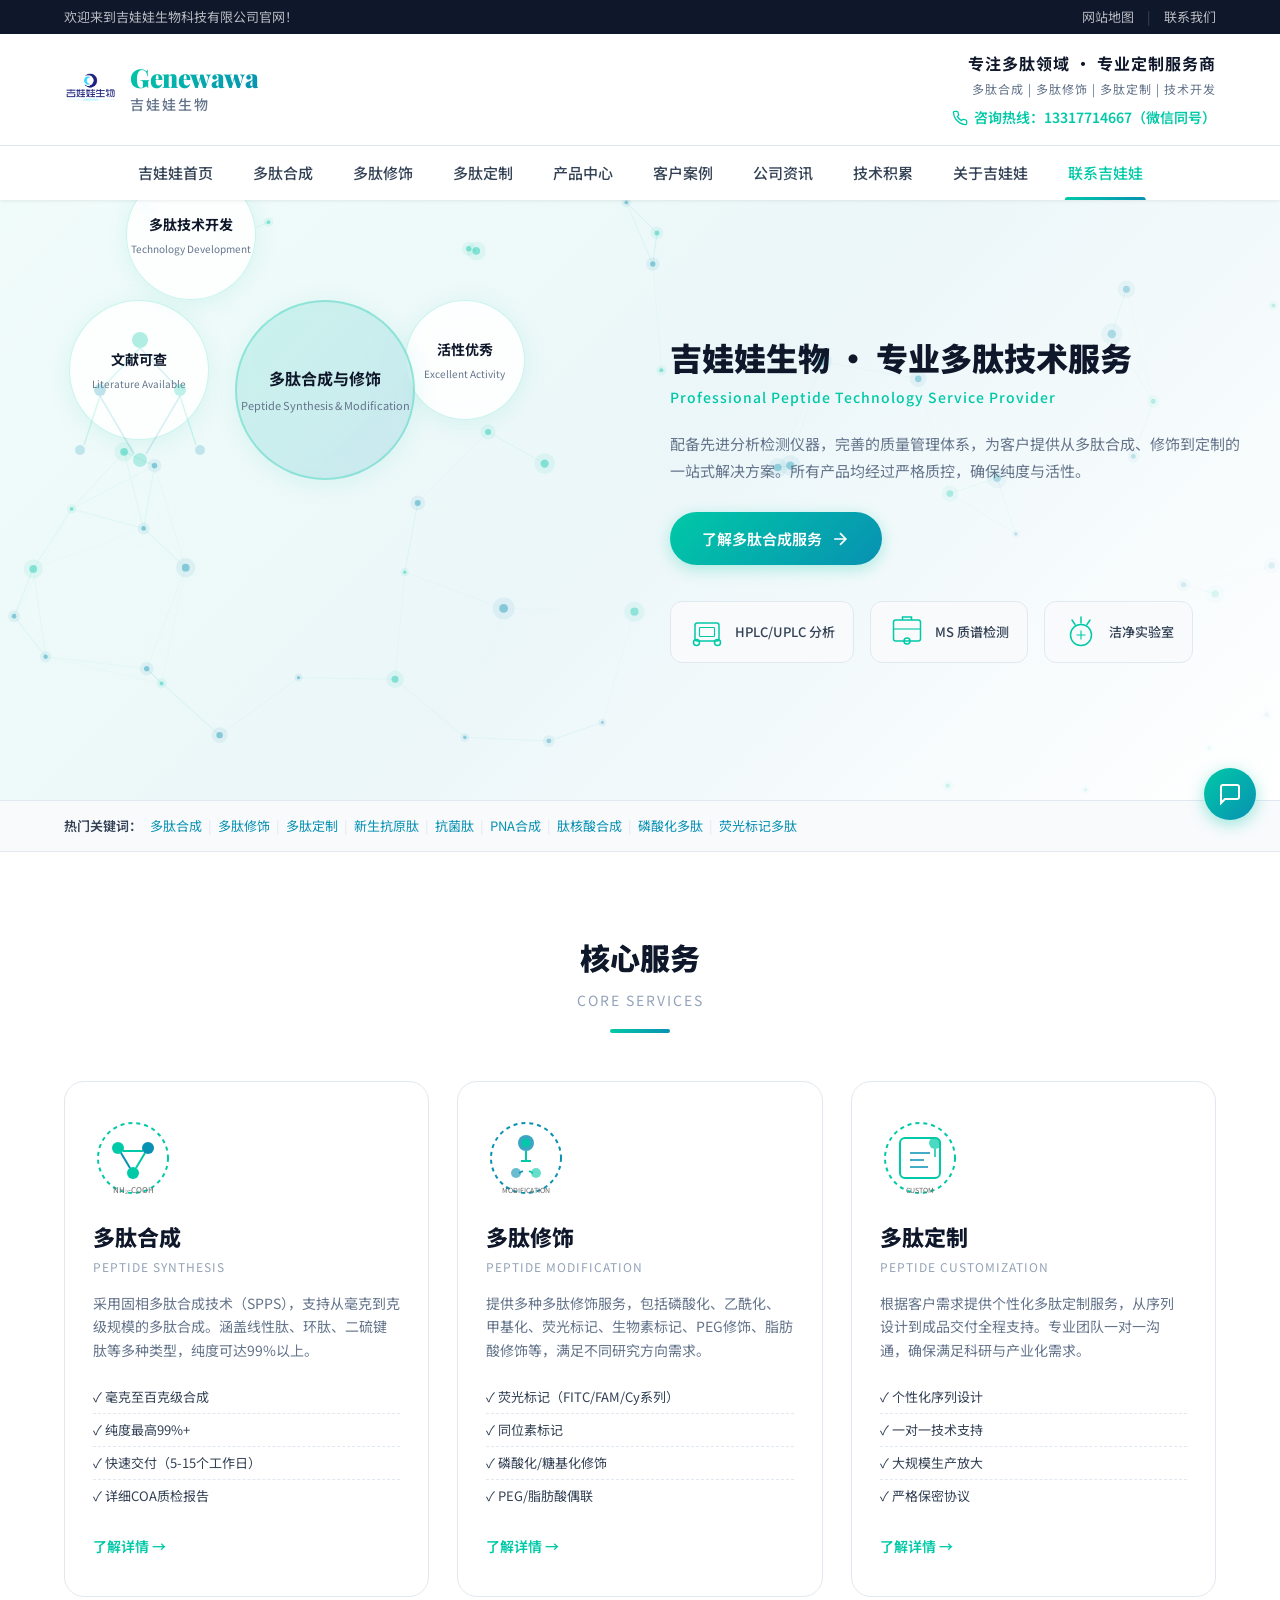
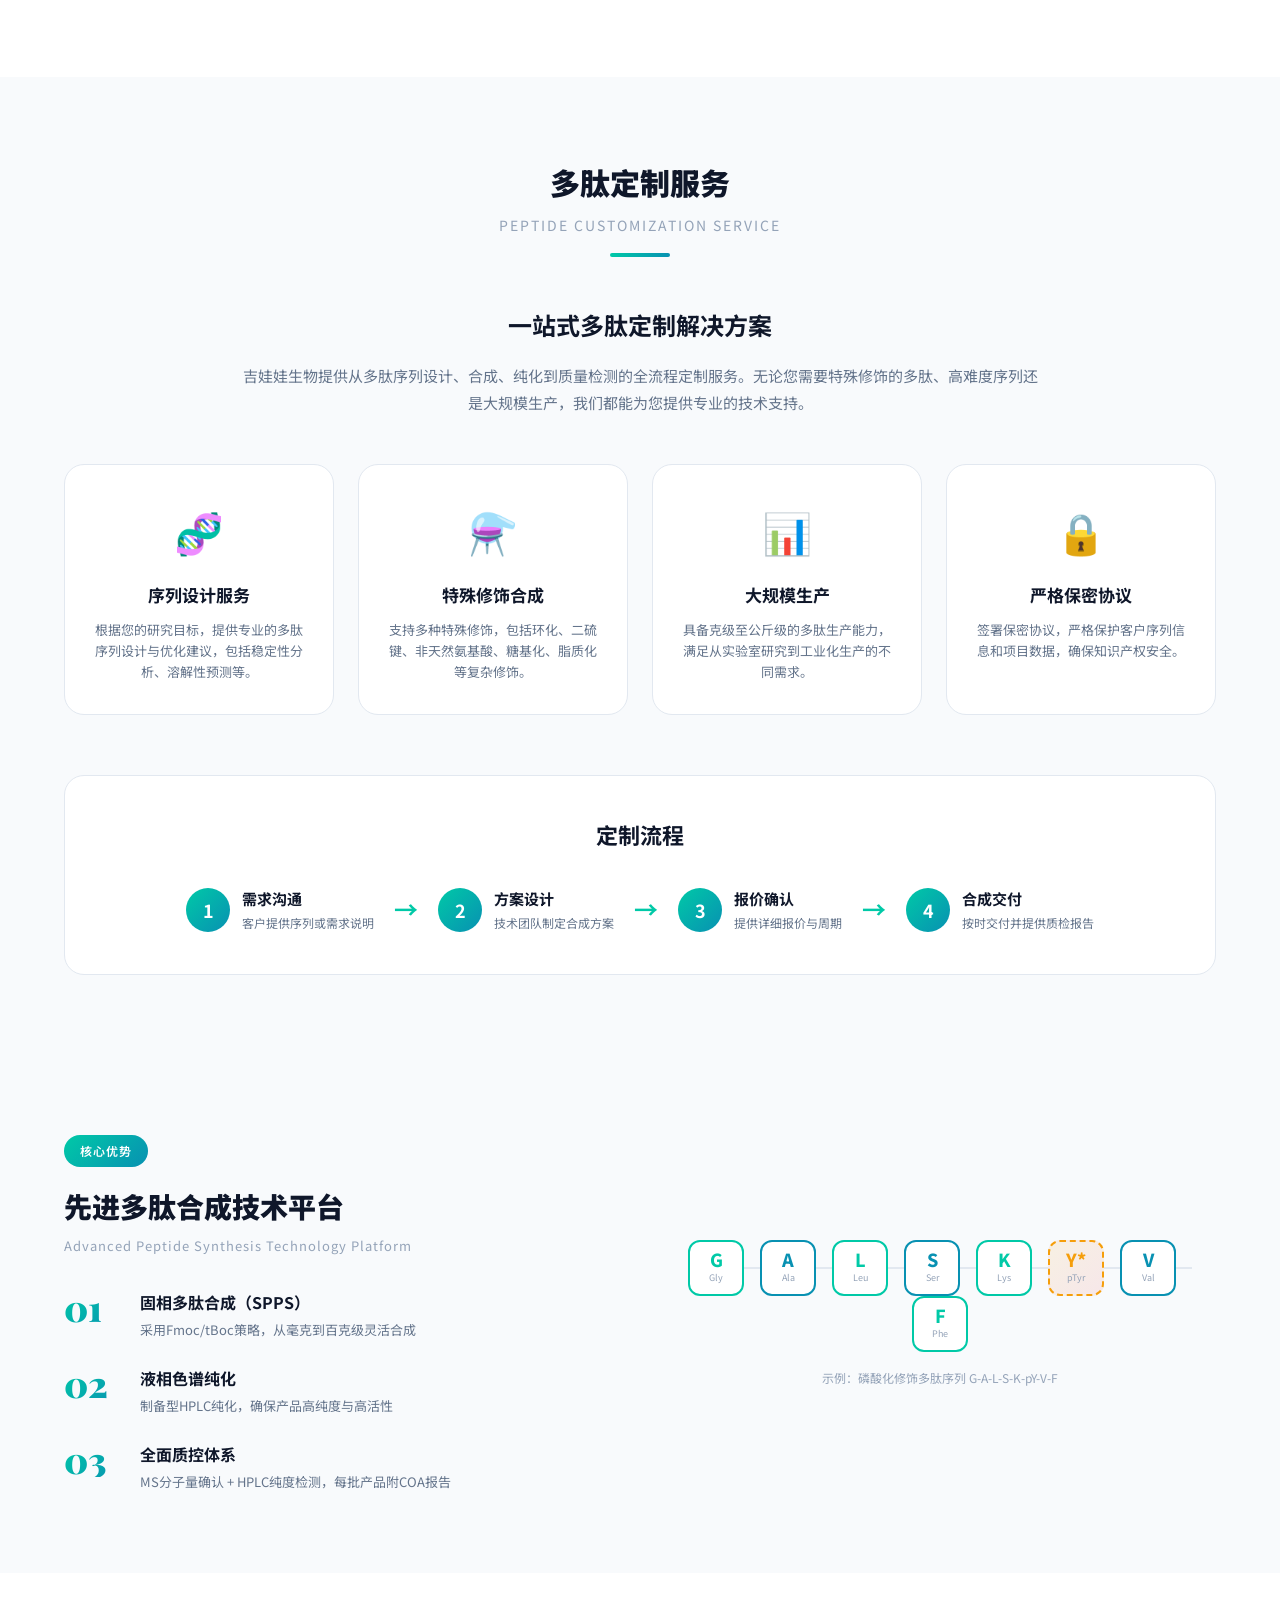
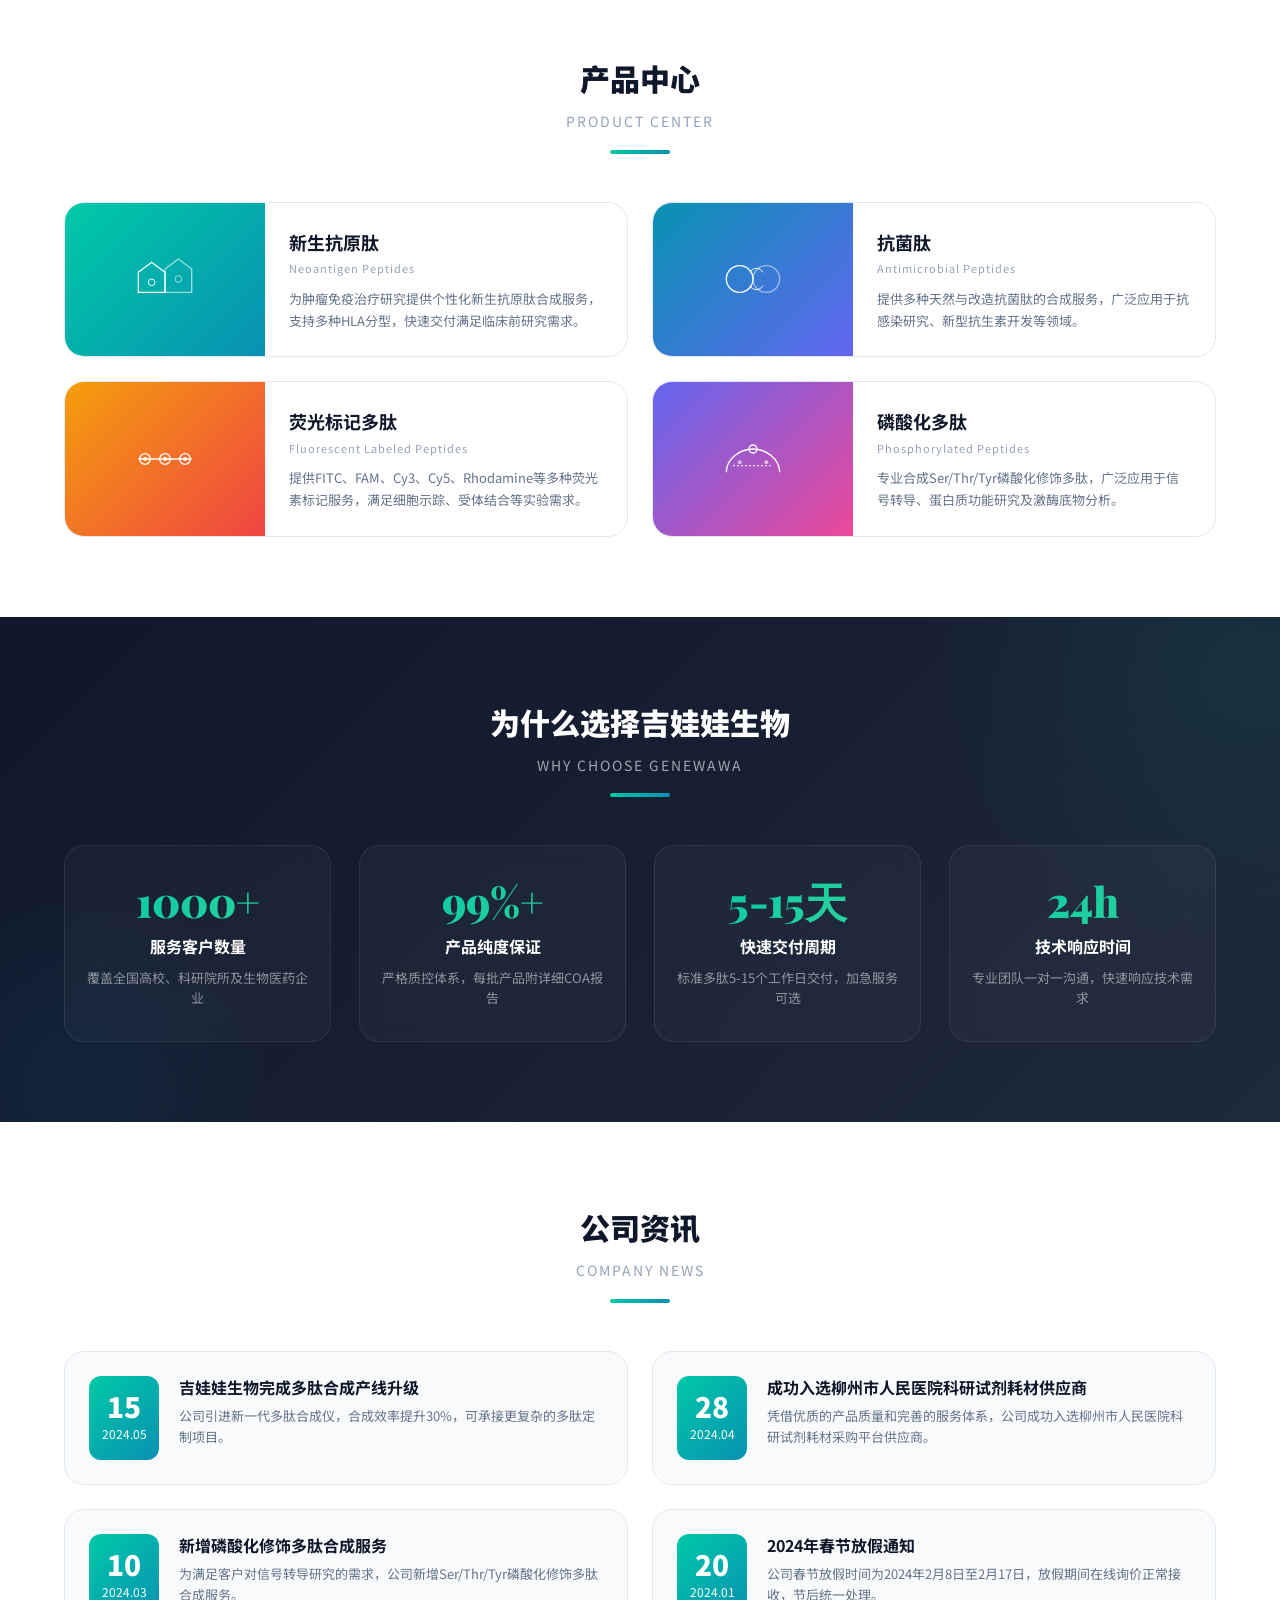
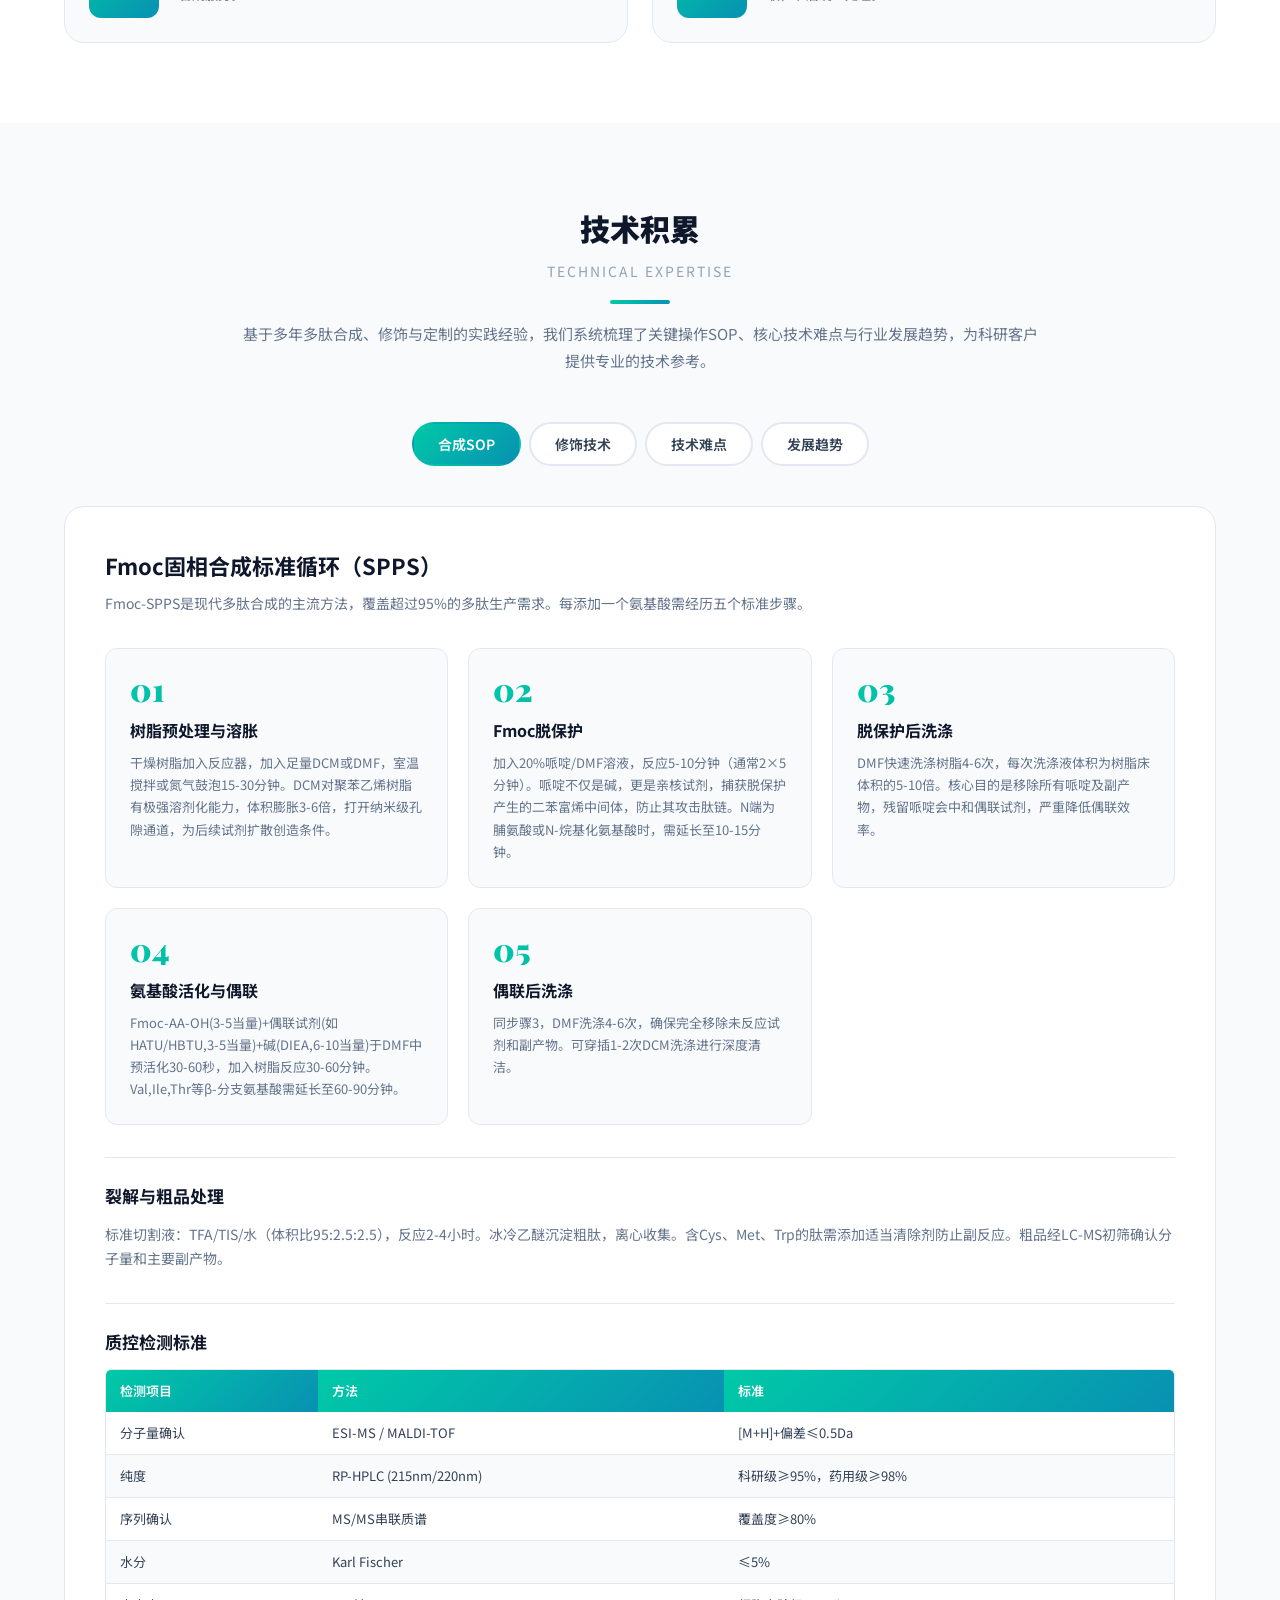
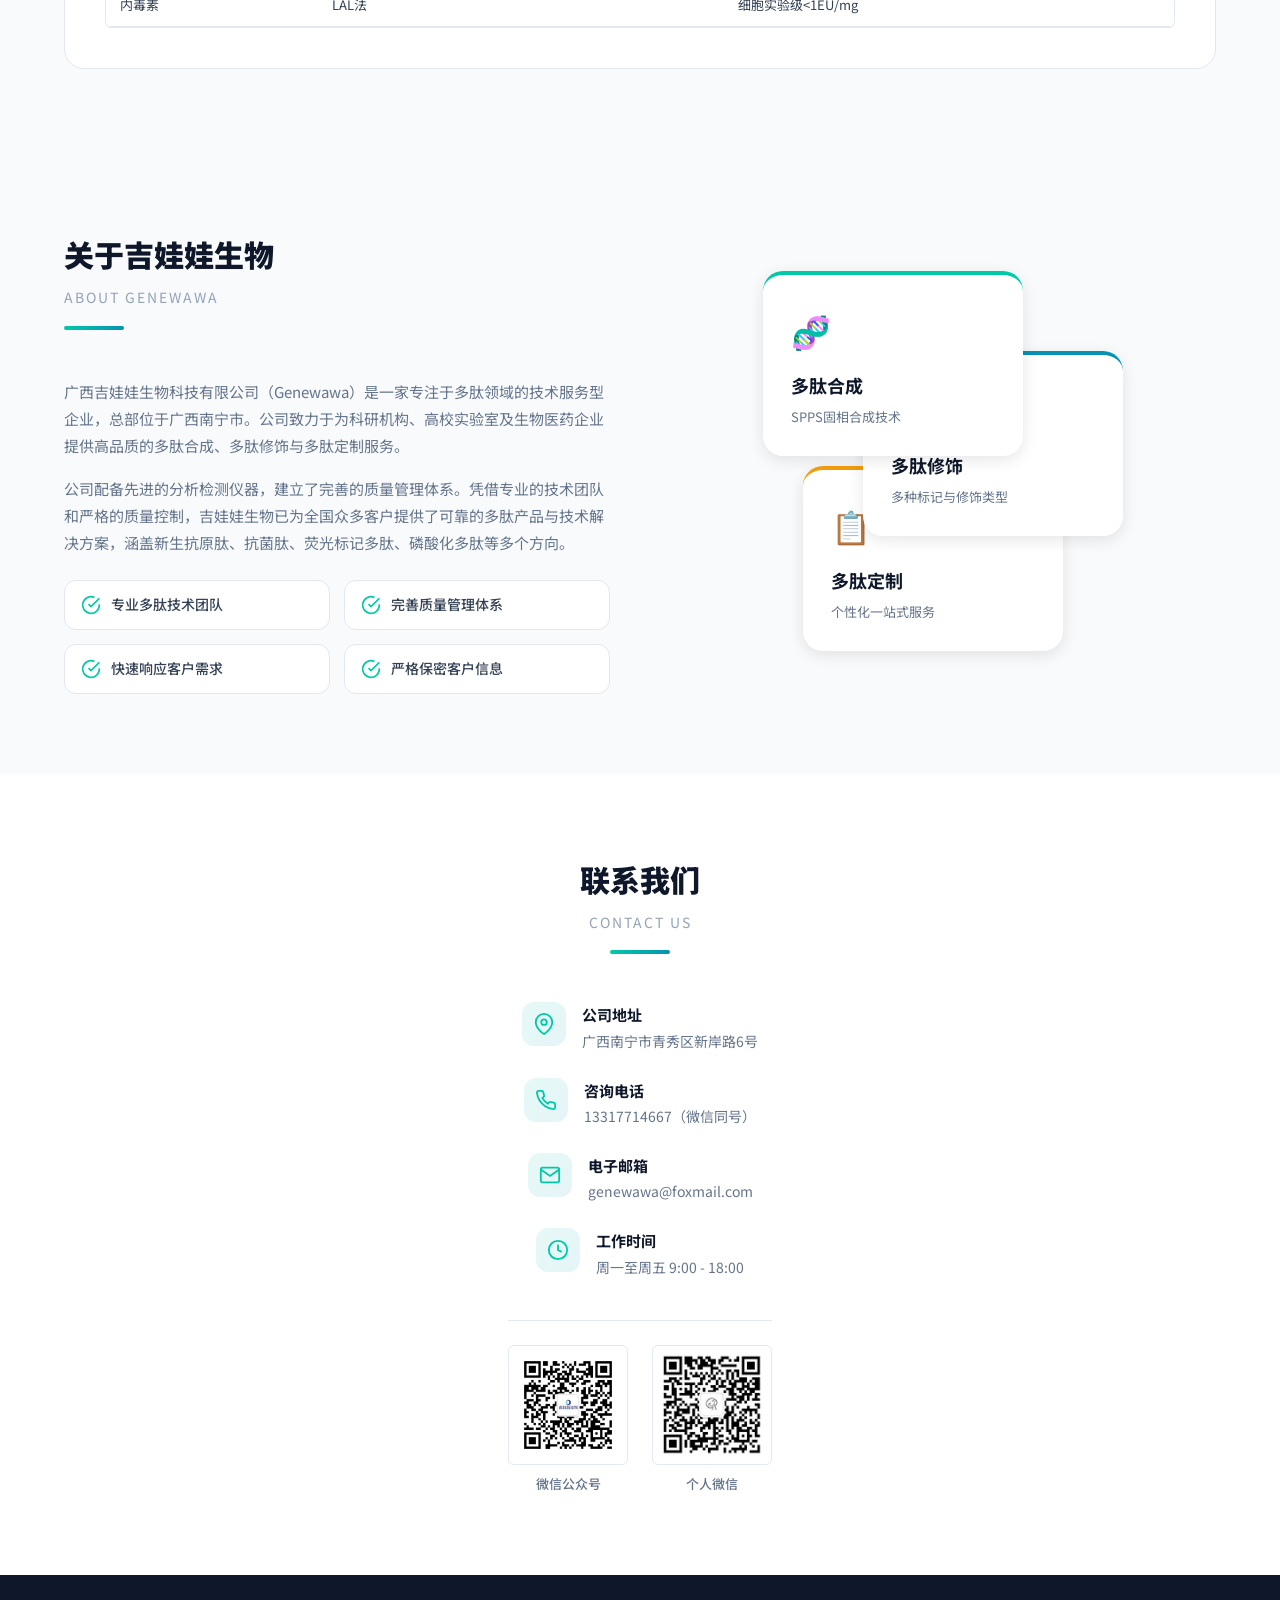
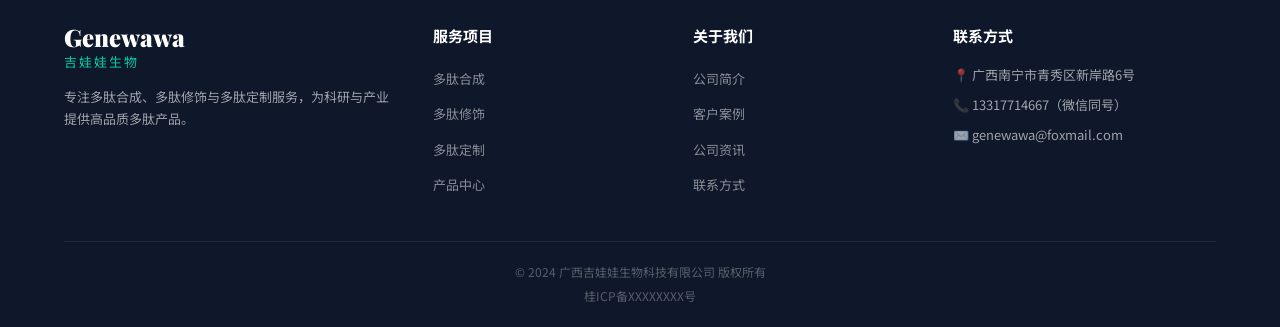
==== index.html @ 301e950a "Add tech knowledge section: SOP, modification, difficulty, trends from peptide report" ====
<!DOCTYPE html>
<html lang="zh-CN">
<head>
    <meta charset="UTF-8">
    <meta name="viewport" content="width=device-width, initial-scale=1.0">
    <title>多肽合成_多肽修饰_多肽定制_吉娃娃生物</title>
    <meta name="description" content="吉娃娃生物专注多肽合成、多肽修饰与多肽定制服务，提供高品质多肽产品与专业技术支持。">
    <meta name="keywords" content="多肽合成,多肽修饰,多肽定制,多肽技术服务,吉娃娃生物,肽定制厂家">
    <link rel="preconnect" href="https://fonts.googleapis.com">
    <link rel="preconnect" href="https://fonts.gstatic.com" crossorigin>
    <link href="https://fonts.googleapis.com/css2?family=Noto+Sans+SC:wght@300;400;500;700;900&family=Playfair+Display:wght@700;900&display=swap" rel="stylesheet">
    <link rel="stylesheet" href="style.css">
</head>
<body>
    <!-- Top Bar -->
    <div class="top-bar">
        <div class="container top-bar-inner">
            <span class="top-welcome">欢迎来到吉娃娃生物科技有限公司官网！</span>
            <div class="top-links">
                <a href="#sitemap">网站地图</a>
                <span class="divider">|</span>
                <a href="#contact">联系我们</a>
            </div>
        </div>
    </div>

    <!-- Header -->
    <header class="header" id="header">
        <div class="container header-inner">
            <div class="logo-area">
                <div class="logo-icon">
                    <img src="logo.png" alt="吉娃娃生物" style="width:52px;height:52px;border-radius:8px;">
                </div>
                <div class="logo-text">
                    <span class="logo-en">Genewawa</span>
                    <span class="logo-cn">吉娃娃生物</span>
                </div>
            </div>
            <div class="header-info">
                <div class="tagline">
                    <span class="tagline-main">专注多肽领域 · 专业定制服务商</span>
                    <span class="tagline-sub">多肽合成 | 多肽修饰 | 多肽定制 | 技术开发</span>
                </div>
                <div class="header-contact">
                    <svg class="phone-icon" viewBox="0 0 24 24" fill="none" stroke="currentColor" stroke-width="2">
                        <path d="M22 16.92v3a2 2 0 01-2.18 2 19.79 19.79 0 01-8.63-3.07 19.5 19.5 0 01-6-6 19.79 19.79 0 01-3.07-8.67A2 2 0 014.11 2h3a2 2 0 012 1.72c.127.96.361 1.903.7 2.81a2 2 0 01-.45 2.11L8.09 9.91a16 16 0 006 6l1.27-1.27a2 2 0 012.11-.45c.907.339 1.85.573 2.81.7A2 2 0 0122 16.92z"/>
                    </svg>
                    <span>咨询热线：13317714667（微信同号）</span>
                </div>
            </div>
        </div>
    </header>

    <!-- Navigation -->
    <nav class="nav" id="nav">
        <div class="container nav-inner">
            <ul class="nav-list">
                <li class="nav-item active"><a href="#home">吉娃娃首页</a></li>
                <li class="nav-item"><a href="#synthesis">多肽合成</a></li>
                <li class="nav-item"><a href="#modification">多肽修饰</a></li>
                <li class="nav-item"><a href="#custom">多肽定制</a></li>
                <li class="nav-item"><a href="#products">产品中心</a></li>
                <li class="nav-item"><a href="#cases">客户案例</a></li>
                <li class="nav-item"><a href="#news">公司资讯</a></li>
                <li class="nav-item"><a href="#tech">技术积累</a></li>
                <li class="nav-item"><a href="#about">关于吉娃娃</a></li>
                <li class="nav-item"><a href="#contact">联系吉娃娃</a></li>
            </ul>
            <button class="mobile-menu-btn" id="mobileMenuBtn" aria-label="菜单">
                <span></span><span></span><span></span>
            </button>
        </div>
    </nav>

    <!-- Hero Section -->
    <section class="hero" id="home">
        <div class="hero-bg">
            <canvas id="heroCanvas"></canvas>
            <div class="hero-overlay"></div>
        </div>
        <div class="container hero-content">
            <div class="hero-left">
                <div class="hero-bubbles">
                    <div class="bubble bubble-1">
                        <span class="bubble-zh">文献可查</span>
                        <span class="bubble-en">Literature Available</span>
                    </div>
                    <div class="bubble bubble-2">
                        <span class="bubble-zh">活性优秀</span>
                        <span class="bubble-en">Excellent Activity</span>
                    </div>
                    <div class="bubble bubble-main">
                        <span class="bubble-zh">多肽合成与修饰</span>
                        <span class="bubble-en">Peptide Synthesis & Modification</span>
                    </div>
                    <div class="bubble bubble-3">
                        <span class="bubble-zh">多肽技术开发</span>
                        <span class="bubble-en">Technology Development</span>
                    </div>
                </div>
                <div class="hero-molecule">
                    <svg viewBox="0 0 200 200" class="molecule-svg">
                        <circle cx="100" cy="40" r="8" fill="#00C9A7" opacity="0.6"/>
                        <circle cx="60" cy="90" r="6" fill="#0891B2" opacity="0.5"/>
                        <circle cx="140" cy="90" r="6" fill="#00C9A7" opacity="0.5"/>
                        <circle cx="40" cy="150" r="5" fill="#0891B2" opacity="0.4"/>
                        <circle cx="100" cy="160" r="7" fill="#00C9A7" opacity="0.5"/>
                        <circle cx="160" cy="150" r="5" fill="#0891B2" opacity="0.4"/>
                        <line x1="100" y1="48" x2="65" y2="85" stroke="#00C9A7" stroke-width="1.5" opacity="0.3"/>
                        <line x1="100" y1="48" x2="135" y2="85" stroke="#0891B2" stroke-width="1.5" opacity="0.3"/>
                        <line x1="60" y1="96" x2="44" y2="145" stroke="#00C9A7" stroke-width="1.5" opacity="0.3"/>
                        <line x1="60" y1="96" x2="94" y2="154" stroke="#0891B2" stroke-width="1.5" opacity="0.3"/>
                        <line x1="140" y1="96" x2="156" y2="145" stroke="#00C9A7" stroke-width="1.5" opacity="0.3"/>
                        <line x1="140" y1="96" x2="106" y2="154" stroke="#0891B2" stroke-width="1.5" opacity="0.3"/>
                    </svg>
                </div>
            </div>
            <div class="hero-right">
                <h2 class="hero-title">吉娃娃生物 · 专业多肽技术服务</h2>
                <p class="hero-subtitle">Professional Peptide Technology Service Provider</p>
                <p class="hero-desc">配备先进分析检测仪器，完善的质量管理体系，为客户提供从多肽合成、修饰到定制的一站式解决方案。所有产品均经过严格质控，确保纯度与活性。</p>
                <a href="#synthesis" class="hero-btn">
                    <span>了解多肽合成服务</span>
                    <svg viewBox="0 0 24 24" fill="none" stroke="currentColor" stroke-width="2" width="20" height="20">
                        <path d="M5 12h14M12 5l7 7-7 7"/>
                    </svg>
                </a>
                <div class="hero-equipment">
                    <div class="equip-card">
                        <div class="equip-icon">
                            <svg viewBox="0 0 48 48" fill="none"><rect x="8" y="12" width="32" height="24" rx="3" stroke="currentColor" stroke-width="2"/><rect x="14" y="18" width="20" height="12" rx="1" stroke="currentColor" stroke-width="1.5"/><circle cx="38" cy="38" r="4" stroke="currentColor" stroke-width="2"/><circle cx="10" cy="38" r="4" stroke="currentColor" stroke-width="2"/></svg>
                        </div>
                        <span>HPLC/UPLC 分析</span>
                    </div>
                    <div class="equip-card">
                        <div class="equip-icon">
                            <svg viewBox="0 0 48 48" fill="none"><rect x="6" y="8" width="36" height="28" rx="3" stroke="currentColor" stroke-width="2"/><path d="M6 20h36" stroke="currentColor" stroke-width="1.5"/><circle cx="24" cy="36" r="4" stroke="currentColor" stroke-width="2"/><path d="M18 8V4h12v4" stroke="currentColor" stroke-width="2"/></svg>
                        </div>
                        <span>MS 质谱检测</span>
                    </div>
                    <div class="equip-card">
                        <div class="equip-icon">
                            <svg viewBox="0 0 48 48" fill="none"><path d="M24 4v8M12 8l4 6M36 8l-4 6" stroke="currentColor" stroke-width="2" stroke-linecap="round"/><circle cx="24" cy="28" r="14" stroke="currentColor" stroke-width="2"/><path d="M18 28h12M24 22v12" stroke="currentColor" stroke-width="1.5"/></svg>
                        </div>
                        <span>洁净实验室</span>
                    </div>
                </div>
            </div>
        </div>
    </section>

    <!-- Keywords Bar -->
    <section class="keywords-bar">
        <div class="container">
            <span class="kw-label">热门关键词：</span>
            <a href="#synthesis">多肽合成</a>
            <span class="kw-sep">|</span>
            <a href="#modification">多肽修饰</a>
            <span class="kw-sep">|</span>
            <a href="#custom">多肽定制</a>
            <span class="kw-sep">|</span>
            <a href="#products">新生抗原肽</a>
            <span class="kw-sep">|</span>
            <a href="#products">抗菌肽</a>
            <span class="kw-sep">|</span>
            <a href="#products">PNA合成</a>
            <span class="kw-sep">|</span>
            <a href="#products">肽核酸合成</a>
            <span class="kw-sep">|</span>
            <a href="#products">磷酸化多肽</a>
            <span class="kw-sep">|</span>
            <a href="#products">荧光标记多肽</a>
        </div>
    </section>

    <!-- Services Section -->
    <section class="services" id="synthesis">
        <div class="container">
            <div class="section-header">
                <h2 class="section-title">核心服务</h2>
                <p class="section-subtitle">Core Services</p>
                <div class="title-line"></div>
            </div>
            <div class="services-grid">
                <div class="service-card" data-aos="fade-up">
                    <div class="service-icon">
                        <svg viewBox="0 0 80 80" fill="none">
                            <circle cx="40" cy="40" r="35" stroke="url(#s1)" stroke-width="2" stroke-dasharray="4 4"/>
                            <circle cx="25" cy="30" r="6" fill="#00C9A7"/>
                            <circle cx="55" cy="30" r="6" fill="#0891B2"/>
                            <circle cx="40" cy="55" r="6" fill="#00C9A7"/>
                            <line x1="30" y1="33" x2="50" y2="33" stroke="#00C9A7" stroke-width="2"/>
                            <line x1="28" y1="35" x2="37" y2="50" stroke="#0891B2" stroke-width="2"/>
                            <line x1="52" y1="35" x2="43" y2="50" stroke="#00C9A7" stroke-width="2"/>
                            <text x="40" y="75" text-anchor="middle" fill="#666" font-size="8">NH₂-COOH</text>
                            <defs><linearGradient id="s1" x1="0" y1="0" x2="80" y2="80"><stop offset="0%" stop-color="#00C9A7"/><stop offset="100%" stop-color="#0891B2"/></linearGradient></defs>
                        </svg>
                    </div>
                    <h3>多肽合成</h3>
                    <p>Peptide Synthesis</p>
                    <p class="service-desc">采用固相多肽合成技术（SPPS），支持从毫克到克级规模的多肽合成。涵盖线性肽、环肽、二硫键肽等多种类型，纯度可达99%以上。</p>
                    <ul class="service-features">
                        <li>✓ 毫克至百克级合成</li>
                        <li>✓ 纯度最高99%+</li>
                        <li>✓ 快速交付（5-15个工作日）</li>
                        <li>✓ 详细COA质检报告</li>
                    </ul>
                    <a href="#synthesis-detail" class="service-link">了解详情 →</a>
                </div>
                <div class="service-card" data-aos="fade-up" data-aos-delay="100">
                    <div class="service-icon">
                        <svg viewBox="0 0 80 80" fill="none">
                            <circle cx="40" cy="40" r="35" stroke="url(#s2)" stroke-width="2" stroke-dasharray="4 4"/>
                            <circle cx="40" cy="25" r="8" fill="#0891B2" opacity="0.8"/>
                            <circle cx="40" cy="25" r="4" fill="#00C9A7"/>
                            <path d="M40 33v10M35 43h10" stroke="#00C9A7" stroke-width="2"/>
                            <circle cx="30" cy="55" r="5" fill="#0891B2" opacity="0.6"/>
                            <circle cx="50" cy="55" r="5" fill="#00C9A7" opacity="0.6"/>
                            <line x1="37" y1="53" x2="33" y2="55" stroke="#0891B2" stroke-width="1.5"/>
                            <line x1="43" y1="53" x2="47" y2="55" stroke="#00C9A7" stroke-width="1.5"/>
                            <text x="40" y="75" text-anchor="middle" fill="#666" font-size="7">MODIFICATION</text>
                            <defs><linearGradient id="s2" x1="0" y1="0" x2="80" y2="80"><stop offset="0%" stop-color="#0891B2"/><stop offset="100%" stop-color="#00C9A7"/></linearGradient></defs>
                        </svg>
                    </div>
                    <h3>多肽修饰</h3>
                    <p>Peptide Modification</p>
                    <p class="service-desc">提供多种多肽修饰服务，包括磷酸化、乙酰化、甲基化、荧光标记、生物素标记、PEG修饰、脂肪酸修饰等，满足不同研究方向需求。</p>
                    <ul class="service-features">
                        <li>✓ 荧光标记（FITC/FAM/Cy系列）</li>
                        <li>✓ 同位素标记</li>
                        <li>✓ 磷酸化/糖基化修饰</li>
                        <li>✓ PEG/脂肪酸偶联</li>
                    </ul>
                    <a href="#modification-detail" class="service-link">了解详情 →</a>
                </div>
                <div class="service-card" data-aos="fade-up" data-aos-delay="200">
                    <div class="service-icon">
                        <svg viewBox="0 0 80 80" fill="none">
                            <circle cx="40" cy="40" r="35" stroke="url(#s3)" stroke-width="2" stroke-dasharray="4 4"/>
                            <rect x="20" y="20" width="40" height="40" rx="5" stroke="#00C9A7" stroke-width="2" fill="none"/>
                            <path d="M30 35h20M30 42h14M30 49h18" stroke="#0891B2" stroke-width="1.5"/>
                            <circle cx="55" cy="25" r="6" fill="#00C9A7" opacity="0.7"/>
                            <path d="M55 31v8" stroke="#00C9A7" stroke-width="1.5"/>
                            <text x="40" y="75" text-anchor="middle" fill="#666" font-size="7">CUSTOM</text>
                            <defs><linearGradient id="s3" x1="0" y1="0" x2="80" y2="80"><stop offset="0%" stop-color="#00C9A7"/><stop offset="100%" stop-color="#0891B2"/></linearGradient></defs>
                        </svg>
                    </div>
                    <h3>多肽定制</h3>
                    <p>Peptide Customization</p>
                    <p class="service-desc">根据客户需求提供个性化多肽定制服务，从序列设计到成品交付全程支持。专业团队一对一沟通，确保满足科研与产业化需求。</p>
                    <ul class="service-features">
                        <li>✓ 个性化序列设计</li>
                        <li>✓ 一对一技术支持</li>
                        <li>✓ 大规模生产放大</li>
                        <li>✓ 严格保密协议</li>
                    </ul>
                    <a href="#custom-detail" class="service-link">了解详情 →</a>
                </div>
            </div>
        </div>
    </section>

    <!-- Custom Detail Section -->
    <section class="custom-detail" id="custom-detail">
        <div class="container">
            <div class="section-header">
                <h2 class="section-title">多肽定制服务</h2>
                <p class="section-subtitle">Peptide Customization Service</p>
                <div class="title-line"></div>
            </div>
            <div class="custom-content">
                <div class="custom-intro">
                    <h3>一站式多肽定制解决方案</h3>
                    <p>吉娃娃生物提供从多肽序列设计、合成、纯化到质量检测的全流程定制服务。无论您需要特殊修饰的多肽、高难度序列还是大规模生产，我们都能为您提供专业的技术支持。</p>
                </div>
                <div class="custom-grid">
                    <div class="custom-card">
                        <div class="custom-icon">🧬</div>
                        <h4>序列设计服务</h4>
                        <p>根据您的研究目标，提供专业的多肽序列设计与优化建议，包括稳定性分析、溶解性预测等。</p>
                    </div>
                    <div class="custom-card">
                        <div class="custom-icon">⚗️</div>
                        <h4>特殊修饰合成</h4>
                        <p>支持多种特殊修饰，包括环化、二硫键、非天然氨基酸、糖基化、脂质化等复杂修饰。</p>
                    </div>
                    <div class="custom-card">
                        <div class="custom-icon">📊</div>
                        <h4>大规模生产</h4>
                        <p>具备克级至公斤级的多肽生产能力，满足从实验室研究到工业化生产的不同需求。</p>
                    </div>
                    <div class="custom-card">
                        <div class="custom-icon">🔒</div>
                        <h4>严格保密协议</h4>
                        <p>签署保密协议，严格保护客户序列信息和项目数据，确保知识产权安全。</p>
                    </div>
                </div>
                <div class="custom-process">
                    <h3>定制流程</h3>
                    <div class="process-steps">
                        <div class="process-step">
                            <div class="step-num">1</div>
                            <div class="step-content">
                                <h4>需求沟通</h4>
                                <p>客户提供序列或需求说明</p>
                            </div>
                        </div>
                        <div class="process-arrow">→</div>
                        <div class="process-step">
                            <div class="step-num">2</div>
                            <div class="step-content">
                                <h4>方案设计</h4>
                                <p>技术团队制定合成方案</p>
                            </div>
                        </div>
                        <div class="process-arrow">→</div>
                        <div class="process-step">
                            <div class="step-num">3</div>
                            <div class="step-content">
                                <h4>报价确认</h4>
                                <p>提供详细报价与周期</p>
                            </div>
                        </div>
                        <div class="process-arrow">→</div>
                        <div class="process-step">
                            <div class="step-num">4</div>
                            <div class="step-content">
                                <h4>合成交付</h4>
                                <p>按时交付并提供质检报告</p>
                            </div>
                        </div>
                    </div>
                </div>
            </div>
        </div>
    </section>

    <!-- Technology Section -->
    <section class="technology" id="modification">
        <div class="container">
            <div class="tech-banner">
                <div class="tech-banner-content">
                    <div class="tech-badge">核心优势</div>
                    <h2>先进多肽合成技术平台</h2>
                    <p>Advanced Peptide Synthesis Technology Platform</p>
                    <div class="tech-features">
                        <div class="tech-feature">
                            <div class="tech-num">01</div>
                            <div>
                                <h4>固相多肽合成（SPPS）</h4>
                                <p>采用Fmoc/tBoc策略，从毫克到百克级灵活合成</p>
                            </div>
                        </div>
                        <div class="tech-feature">
                            <div class="tech-num">02</div>
                            <div>
                                <h4>液相色谱纯化</h4>
                                <p>制备型HPLC纯化，确保产品高纯度与高活性</p>
                            </div>
                        </div>
                        <div class="tech-feature">
                            <div class="tech-num">03</div>
                            <div>
                                <h4>全面质控体系</h4>
                                <p>MS分子量确认 + HPLC纯度检测，每批产品附COA报告</p>
                            </div>
                        </div>
                    </div>
                </div>
                <div class="tech-visual">
                    <div class="peptide-chain">
                        <div class="amino-acid" style="--delay: 0s; --color: #00C9A7;">
                            <span class="aa-letter">G</span>
                            <span class="aa-name">Gly</span>
                        </div>
                        <div class="bond"></div>
                        <div class="amino-acid" style="--delay: 0.1s; --color: #0891B2;">
                            <span class="aa-letter">A</span>
                            <span class="aa-name">Ala</span>
                        </div>
                        <div class="bond"></div>
                        <div class="amino-acid" style="--delay: 0.2s; --color: #00C9A7;">
                            <span class="aa-letter">L</span>
                            <span class="aa-name">Leu</span>
                        </div>
                        <div class="bond"></div>
                        <div class="amino-acid" style="--delay: 0.3s; --color: #0891B2;">
                            <span class="aa-letter">S</span>
                            <span class="aa-name">Ser</span>
                        </div>
                        <div class="bond"></div>
                        <div class="amino-acid" style="--delay: 0.4s; --color: #00C9A7;">
                            <span class="aa-letter">K</span>
                            <span class="aa-name">Lys</span>
                        </div>
                        <div class="bond"></div>
                        <div class="amino-acid modified" style="--delay: 0.5s; --color: #F59E0B;">
                            <span class="aa-letter">Y*</span>
                            <span class="aa-name">pTyr</span>
                        </div>
                        <div class="bond"></div>
                        <div class="amino-acid" style="--delay: 0.6s; --color: #0891B2;">
                            <span class="aa-letter">V</span>
                            <span class="aa-name">Val</span>
                        </div>
                        <div class="bond"></div>
                        <div class="amino-acid" style="--delay: 0.7s; --color: #00C9A7;">
                            <span class="aa-letter">F</span>
                            <span class="aa-name">Phe</span>
                        </div>
                    </div>
                    <p class="peptide-label">示例：磷酸化修饰多肽序列 G-A-L-S-K-pY-V-F</p>
                </div>
            </div>
        </div>
    </section>

    <!-- Products Section -->
    <section class="products" id="products">
        <div class="container">
            <div class="section-header">
                <h2 class="section-title">产品中心</h2>
                <p class="section-subtitle">Product Center</p>
                <div class="title-line"></div>
            </div>
            <div class="products-grid">
                <div class="product-card">
                    <div class="product-img" style="background: linear-gradient(135deg, #00C9A7 0%, #0891B2 100%);">
                        <svg viewBox="0 0 120 80" fill="none" style="width:80px;height:60px;">
                            <path d="M20 60V30l20-15 20 15v30H20z" stroke="white" stroke-width="2" fill="none"/>
                            <path d="M60 60V25l20-15 20 15v35H60z" stroke="white" stroke-width="2" fill="none" opacity="0.6"/>
                            <circle cx="40" cy="45" r="5" stroke="white" stroke-width="1.5" fill="none"/>
                            <circle cx="80" cy="40" r="5" stroke="white" stroke-width="1.5" fill="none" opacity="0.6"/>
                        </svg>
                    </div>
                    <div class="product-info">
                        <h3>新生抗原肽</h3>
                        <p>Neoantigen Peptides</p>
                        <p class="product-desc">为肿瘤免疫治疗研究提供个性化新生抗原肽合成服务，支持多种HLA分型，快速交付满足临床前研究需求。</p>
                    </div>
                </div>
                <div class="product-card">
                    <div class="product-img" style="background: linear-gradient(135deg, #0891B2 0%, #6366F1 100%);">
                        <svg viewBox="0 0 120 80" fill="none" style="width:80px;height:60px;">
                            <circle cx="40" cy="40" r="20" stroke="white" stroke-width="2" fill="none"/>
                            <circle cx="80" cy="40" r="20" stroke="white" stroke-width="2" fill="none" opacity="0.5"/>
                            <path d="M55 30c5-8 15-8 20 0" stroke="white" stroke-width="1.5" fill="none"/>
                            <path d="M55 50c5 8 15 8 20 0" stroke="white" stroke-width="1.5" fill="none"/>
                        </svg>
                    </div>
                    <div class="product-info">
                        <h3>抗菌肽</h3>
                        <p>Antimicrobial Peptides</p>
                        <p class="product-desc">提供多种天然与改造抗菌肽的合成服务，广泛应用于抗感染研究、新型抗生素开发等领域。</p>
                    </div>
                </div>
                <div class="product-card">
                    <div class="product-img" style="background: linear-gradient(135deg, #F59E0B 0%, #EF4444 100%);">
                        <svg viewBox="0 0 120 80" fill="none" style="width:80px;height:60px;">
                            <path d="M20 40h80" stroke="white" stroke-width="2"/>
                            <circle cx="30" cy="40" r="8" stroke="white" stroke-width="2" fill="none"/>
                            <circle cx="60" cy="40" r="8" stroke="white" stroke-width="2" fill="none"/>
                            <circle cx="90" cy="40" r="8" stroke="white" stroke-width="2" fill="none"/>
                            <circle cx="30" cy="40" r="3" fill="white"/>
                            <circle cx="60" cy="40" r="3" fill="white"/>
                            <circle cx="90" cy="40" r="3" fill="white"/>
                        </svg>
                    </div>
                    <div class="product-info">
                        <h3>荧光标记多肽</h3>
                        <p>Fluorescent Labeled Peptides</p>
                        <p class="product-desc">提供FITC、FAM、Cy3、Cy5、Rhodamine等多种荧光素标记服务，满足细胞示踪、受体结合等实验需求。</p>
                    </div>
                </div>
                <div class="product-card">
                    <div class="product-img" style="background: linear-gradient(135deg, #6366F1 0%, #EC4899 100%);">
                        <svg viewBox="0 0 120 80" fill="none" style="width:80px;height:60px;">
                            <path d="M20 60c0-20 20-35 40-35s40 15 40 35" stroke="white" stroke-width="2" fill="none"/>
                            <circle cx="60" cy="25" r="6" stroke="white" stroke-width="2" fill="none"/>
                            <path d="M30 50h60" stroke="white" stroke-width="1.5" stroke-dasharray="3 3"/>
                            <circle cx="40" cy="45" r="3" fill="white" opacity="0.6"/>
                            <circle cx="80" cy="45" r="3" fill="white" opacity="0.6"/>
                        </svg>
                    </div>
                    <div class="product-info">
                        <h3>磷酸化多肽</h3>
                        <p>Phosphorylated Peptides</p>
                        <p class="product-desc">专业合成Ser/Thr/Tyr磷酸化修饰多肽，广泛应用于信号转导、蛋白质功能研究及激酶底物分析。</p>
                    </div>
                </div>
            </div>
        </div>
    </section>

    <!-- Advantages Section -->
    <section class="advantages" id="cases">
        <div class="container">
            <div class="section-header light">
                <h2 class="section-title">为什么选择吉娃娃生物</h2>
                <p class="section-subtitle">Why Choose Genewawa</p>
                <div class="title-line"></div>
            </div>
            <div class="advantages-grid">
                <div class="advantage-item">
                    <div class="adv-number">1000+</div>
                    <div class="adv-label">服务客户数量</div>
                    <div class="adv-desc">覆盖全国高校、科研院所及生物医药企业</div>
                </div>
                <div class="advantage-item">
                    <div class="adv-number">99%+</div>
                    <div class="adv-label">产品纯度保证</div>
                    <div class="adv-desc">严格质控体系，每批产品附详细COA报告</div>
                </div>
                <div class="advantage-item">
                    <div class="adv-number">5-15天</div>
                    <div class="adv-label">快速交付周期</div>
                    <div class="adv-desc">标准多肽5-15个工作日交付，加急服务可选</div>
                </div>
                <div class="advantage-item">
                    <div class="adv-number">24h</div>
                    <div class="adv-label">技术响应时间</div>
                    <div class="adv-desc">专业团队一对一沟通，快速响应技术需求</div>
                </div>
            </div>
        </div>
    </section>

    <!-- News Section -->
    <section class="news" id="news">
        <div class="container">
            <div class="section-header">
                <h2 class="section-title">公司资讯</h2>
                <p class="section-subtitle">Company News</p>
                <div class="title-line"></div>
            </div>
            <div class="news-grid">
                <div class="news-card">
                    <div class="news-date">
                        <span class="news-day">15</span>
                        <span class="news-month">2024.05</span>
                    </div>
                    <div class="news-content">
                        <h3>吉娃娃生物完成多肽合成产线升级</h3>
                        <p>公司引进新一代多肽合成仪，合成效率提升30%，可承接更复杂的多肽定制项目。</p>
                    </div>
                </div>
                <div class="news-card">
                    <div class="news-date">
                        <span class="news-day">28</span>
                        <span class="news-month">2024.04</span>
                    </div>
                    <div class="news-content">
                        <h3>成功入选柳州市人民医院科研试剂耗材供应商</h3>
                        <p>凭借优质的产品质量和完善的服务体系，公司成功入选柳州市人民医院科研试剂耗材采购平台供应商。</p>
                    </div>
                </div>
                <div class="news-card">
                    <div class="news-date">
                        <span class="news-day">10</span>
                        <span class="news-month">2024.03</span>
                    </div>
                    <div class="news-content">
                        <h3>新增磷酸化修饰多肽合成服务</h3>
                        <p>为满足客户对信号转导研究的需求，公司新增Ser/Thr/Tyr磷酸化修饰多肽合成服务。</p>
                    </div>
                </div>
                <div class="news-card">
                    <div class="news-date">
                        <span class="news-day">20</span>
                        <span class="news-month">2024.01</span>
                    </div>
                    <div class="news-content">
                        <h3>2024年春节放假通知</h3>
                        <p>公司春节放假时间为2024年2月8日至2月17日，放假期间在线询价正常接收，节后统一处理。</p>
                    </div>
                </div>
            </div>
        </div>
    </section>

    <!-- Tech Knowledge Section -->
    <section class="tech-knowledge" id="tech">
        <div class="container">
            <div class="section-header">
                <h2 class="section-title">技术积累</h2>
                <p class="section-subtitle">Technical Expertise</p>
                <div class="title-line"></div>
                <p class="section-desc-text">基于多年多肽合成、修饰与定制的实践经验，我们系统梳理了关键操作SOP、核心技术难点与行业发展趋势，为科研客户提供专业的技术参考。</p>
            </div>

            <!-- Tab Navigation -->
            <div class="tech-tabs">
                <button class="tech-tab active" data-tab="sop">合成SOP</button>
                <button class="tech-tab" data-tab="modify">修饰技术</button>
                <button class="tech-tab" data-tab="difficulty">技术难点</button>
                <button class="tech-tab" data-tab="trend">发展趋势</button>
            </div>

            <!-- Tab: SOP -->
            <div class="tech-tab-content active" id="tab-sop">
                <div class="tech-panel">
                    <h3>Fmoc固相合成标准循环（SPPS）</h3>
                    <p class="tech-intro">Fmoc-SPPS是现代多肽合成的主流方法，覆盖超过95%的多肽生产需求。每添加一个氨基酸需经历五个标准步骤。</p>

                    <div class="sop-steps-grid">
                        <div class="sop-step-card">
                            <div class="sop-step-num">01</div>
                            <h4>树脂预处理与溶胀</h4>
                            <p>干燥树脂加入反应器，加入足量DCM或DMF，室温搅拌或氮气鼓泡15-30分钟。DCM对聚苯乙烯树脂有极强溶剂化能力，体积膨胀3-6倍，打开纳米级孔隙通道，为后续试剂扩散创造条件。</p>
                        </div>
                        <div class="sop-step-card">
                            <div class="sop-step-num">02</div>
                            <h4>Fmoc脱保护</h4>
                            <p>加入20%哌啶/DMF溶液，反应5-10分钟（通常2×5分钟）。哌啶不仅是碱，更是亲核试剂，捕获脱保护产生的二苯富烯中间体，防止其攻击肽链。N端为脯氨酸或N-烷基化氨基酸时，需延长至10-15分钟。</p>
                        </div>
                        <div class="sop-step-card">
                            <div class="sop-step-num">03</div>
                            <h4>脱保护后洗涤</h4>
                            <p>DMF快速洗涤树脂4-6次，每次洗涤液体积为树脂床体积的5-10倍。核心目的是移除所有哌啶及副产物，残留哌啶会中和偶联试剂，严重降低偶联效率。</p>
                        </div>
                        <div class="sop-step-card">
                            <div class="sop-step-num">04</div>
                            <h4>氨基酸活化与偶联</h4>
                            <p>Fmoc-AA-OH(3-5当量)+偶联试剂(如HATU/HBTU,3-5当量)+碱(DIEA,6-10当量)于DMF中预活化30-60秒，加入树脂反应30-60分钟。Val,Ile,Thr等β-分支氨基酸需延长至60-90分钟。</p>
                        </div>
                        <div class="sop-step-card">
                            <div class="sop-step-num">05</div>
                            <h4>偶联后洗涤</h4>
                            <p>同步骤3，DMF洗涤4-6次，确保完全移除未反应试剂和副产物。可穿插1-2次DCM洗涤进行深度清洁。</p>
                        </div>
                    </div>

                    <div class="tech-sub-section">
                        <h4>裂解与粗品处理</h4>
                        <p>标准切割液：TFA/TIS/水（体积比95:2.5:2.5），反应2-4小时。冰冷乙醚沉淀粗肽，离心收集。含Cys、Met、Trp的肽需添加适当清除剂防止副反应。粗品经LC-MS初筛确认分子量和主要副产物。</p>
                    </div>

                    <div class="tech-sub-section">
                        <h4>质控检测标准</h4>
                        <div class="tech-table-wrap">
                            <table>
                                <thead>
                                    <tr><th>检测项目</th><th>方法</th><th>标准</th></tr>
                                </thead>
                                <tbody>
                                    <tr><td>分子量确认</td><td>ESI-MS / MALDI-TOF</td><td>[M+H]+偏差≤0.5Da</td></tr>
                                    <tr><td>纯度</td><td>RP-HPLC (215nm/220nm)</td><td>科研级≥95%，药用级≥98%</td></tr>
                                    <tr><td>序列确认</td><td>MS/MS串联质谱</td><td>覆盖度≥80%</td></tr>
                                    <tr><td>水分</td><td>Karl Fischer</td><td>≤5%</td></tr>
                                    <tr><td>内毒素</td><td>LAL法</td><td>细胞实验级&lt;1EU/mg</td></tr>
                                </tbody>
                            </table>
                        </div>
                    </div>
                </div>
            </div>

            <!-- Tab: Modification -->
            <div class="tech-tab-content" id="tab-modify">
                <div class="tech-panel">
                    <h3>多肽修饰技术与SOP</h3>
                    <p class="tech-intro">依据修饰位点，多肽修饰分为主链修饰、侧链修饰、末端修饰三大类，构建了丰富的"化学工具箱"。</p>

                    <div class="modify-grid">
                        <div class="modify-card">
                            <div class="modify-badge">主链修饰</div>
                            <h4>骨架改造</h4>
                            <p>N-甲基化、D-氨基酸替代、β/γ-氨基酸引入、硫酰胺、骨架环化。主要提升抗蛋白酶降解能力和构象稳定性。</p>
                        </div>
                        <div class="modify-card">
                            <div class="modify-badge">侧链修饰</div>
                            <h4>功能基团引入</h4>
                            <p>磷酸化(Ser/Thr/Tyr)、糖基化(Asn/Ser/Thr)、甲基化(Lys/Arg)、乙酰化、脂肪酰化等。</p>
                        </div>
                        <div class="modify-card">
                            <div class="modify-badge">末端修饰</div>
                            <h4>端基工程</h4>
                            <p>N端乙酰化/Pyr修饰/脂肪酸修饰/荧光标记；C端酰胺化/酯化/PEG化/Fc偶联。</p>
                        </div>
                    </div>

                    <div class="tech-sub-section">
                        <h4>常见修饰类型</h4>
                        <div class="modify-types-grid">
                            <div class="modify-type">
                                <h5>N端乙酰化</h5>
                                <p>醋酸酐(5-10eq) + DIEA(2-5eq)，室温反应30-60分钟</p>
                            </div>
                            <div class="modify-type">
                                <h5>磷酸化修饰</h5>
                                <p>采用Fmoc-Ser(PO(OBzl)OH)等预保护单体直接引入，裂解时需降低TFA温度</p>
                            </div>
                            <div class="modify-type">
                                <h5>脂肪酸修饰</h5>
                                <p>在Lys侧链ε-氨基上偶联C12-C18脂肪酸，如利拉鲁肽C16修饰延长半衰期</p>
                            </div>
                            <div class="modify-type">
                                <h5>PEG修饰</h5>
                                <p>mPEG-NHS酯(1-5eq)，pH8-9条件下与N端或Lys侧链反应，室温1-4小时</p>
                            </div>
                            <div class="modify-type">
                                <h5>环化</h5>
                                <p>头-尾环化、二硫键成环、订书肽(Stapled peptide)等</p>
                            </div>
                            <div class="modify-type">
                                <h5>荧光/生物素标记</h5>
                                <p>FITC(1.2eq)避光反应2-4小时；生物素可用Fmoc-Lys(Biotin)-OH直接引入</p>
                            </div>
                        </div>
                    </div>

                    <div class="tech-sub-section">
                        <h4>多肽难度评估等级</h4>
                        <div class="tech-table-wrap">
                            <table>
                                <thead>
                                    <tr><th>等级</th><th>特征</th><th>常见问题</th><th>交付周期</th></tr>
                                </thead>
                                <tbody>
                                    <tr class="highlight-row"><td>A级</td><td>短肽&lt;15aa，无复杂修饰</td><td>偶联效率高，纯化容易</td><td>5-8天</td></tr>
                                    <tr><td>B级</td><td>15-30aa，单修饰或疏水序列</td><td>部分氨基酸难偶联</td><td>8-14天</td></tr>
                                    <tr><td>C级</td><td>&gt;30aa，复杂修饰、二硫键</td><td>聚集、低溶解、复杂副产物</td><td>2-6周</td></tr>
                                    <tr><td>D级</td><td>多PTM、高疏水/易氧化</td><td>低回收、难纯化、稳定性差</td><td>依项目而定</td></tr>
                                </tbody>
                            </table>
                        </div>
                    </div>
                </div>
            </div>

            <!-- Tab: Difficulty -->
            <div class="tech-tab-content" id="tab-difficulty">
                <div class="tech-panel">
                    <h3>核心技术难点</h3>
                    <p class="tech-intro">多肽合成中最常见也最棘手的问题是偶联效率"断崖式下跌"，根源在于肽链聚集效应叠加氨基酸自身的空间位阻/极性特征。</p>

                    <div class="difficulty-grid">
                        <div class="difficulty-card">
                            <div class="difficulty-icon">⚠️</div>
                            <h4>偶联效率断崖式下跌</h4>
                            <p>肽链>8-10个残基时，疏水侧链驱动折叠聚集，末端氨基被包裹，偶联效率从80%骤降至40%以下。</p>
                            <div class="difficulty-solutions">
                                <strong>应对策略：</strong>
                                <span>添加助溶剂(DMSO/NMP)</span>
                                <span>微波辅助合成(60-75℃)</span>
                                <span>双重偶联</span>
                                <span>低载量树脂(0.1-0.3mmol/g)</span>
                                <span>伪脯氨酸(ψPro)引入</span>
                            </div>
                        </div>
                        <div class="difficulty-card">
                            <div class="difficulty-icon">🔄</div>
                            <h4>消旋化控制</h4>
                            <p>易消旋氨基酸：Cys > His > Phe > Ser。活化过程中α-碳质子被碱提取形成烯醇式中间体，再质子化时产生D/L异构体。</p>
                            <div class="difficulty-solutions">
                                <strong>应对策略：</strong>
                                <span>选用高效低消旋偶联剂(HATU)</span>
                                <span>降低反应温度</span>
                                <span>减少反应时间</span>
                            </div>
                        </div>
                        <div class="difficulty-card">
                            <div class="difficulty-icon">🔗</div>
                            <h4>长链肽与超长肽合成</h4>
                            <p>每步偶联效率即使达到99.5%，合成50aa的理论收率仅约78%，实际更低。</p>
                            <div class="difficulty-solutions">
                                <strong>应对策略：</strong>
                                <span>分段合成+片段缩合法</span>
                                <span>类核糖体分子反应器(RMMR)</span>
                                <span>连续流合成技术</span>
                            </div>
                        </div>
                        <div class="difficulty-card">
                            <div class="difficulty-icon">🧪</div>
                            <h4>纯化瓶颈</h4>
                            <p>纯化环节占总制造成本的50%以上。缺失序列、截断序列、消旋产物与目标肽物化性质极其接近。</p>
                            <div class="difficulty-solutions">
                                <strong>应对策略：</strong>
                                <span>多轮纯化(RP-HPLC+离子交换+SEC)</span>
                                <span>制备色谱方法精确建模</span>
                                <span>梯度/流速/温度系统优化</span>
                            </div>
                        </div>
                    </div>
                </div>
            </div>

            <!-- Tab: Trend -->
            <div class="tech-tab-content" id="tab-trend">
                <div class="tech-panel">
                    <h3>未来发展趋势</h3>
                    <p class="tech-intro">多肽合成已从"批次艺术"进入"连续流制造"时代。未来5年的赢家将是最早跑通AI辅助设计+连续流绿色制造+自动化质控闭环的企业。</p>

                    <div class="trend-grid">
                        <div class="trend-card">
                            <div class="trend-num">01</div>
                            <h4>连续流多肽合成</h4>
                            <p>连续流固相合成(CF-SPPS)和连续流液相合成(CF-LPPS)正从实验室走向工业规模，实现极致的传质传热效率、试剂用量减少90%以上、反应时间大幅缩短。</p>
                        </div>
                        <div class="trend-card">
                            <div class="trend-num">02</div>
                            <h4>AI驱动的智能化合成</h4>
                            <p>深度学习预测偶联效率、选择最优合成策略；机器人工作站+高通量筛选，实现"计算设计-自动合成-筛选"闭环；预测聚集倾向、化学降解路径。</p>
                        </div>
                        <div class="trend-card">
                            <div class="trend-num">03</div>
                            <h4>绿色化学转型</h4>
                            <p>Fmoc/Pic策略替代Fmoc/tBu减少TFA依赖；水性固相合成(ASPPS)完全消除DMF和TFA；绿色溶剂(乙酸酯、γ-戊内酯)替代传统有机溶剂。</p>
                        </div>
                        <div class="trend-card">
                            <div class="trend-num">04</div>
                            <h4>复杂多肽与PDC</h4>
                            <p>长链肽、环肽、多肽偶联药物(PDC)是下一个竞争焦点。PDC进入2.0时代：双靶向肽+免疫激动剂/蛋白降解剂载荷；多靶点激动剂合成需求激增。</p>
                        </div>
                    </div>

                    <div class="trend-market">
                        <h4>多肽行业关键市场数据</h4>
                        <div class="market-stats">
                            <div class="market-stat">
                                <div class="market-num">51.5亿$</div>
                                <div class="market-label">2025年全球多肽API市场</div>
                            </div>
                            <div class="market-stat">
                                <div class="market-num">15.24%</div>
                                <div class="market-label">年复合增长率(CAGR)</div>
                            </div>
                            <div class="market-stat">
                                <div class="market-num">120.5亿$</div>
                                <div class="market-label">2031年预计API市场规模</div>
                            </div>
                            <div class="market-stat">
                                <div class="market-num">700亿$+</div>
                                <div class="market-label">GLP-1类药物年销售额</div>
                            </div>
                        </div>
                    </div>

                    <div class="tech-sub-section">
                        <h4>制造范式转型</h4>
                        <div class="tech-table-wrap">
                            <table>
                                <thead>
                                    <tr><th>维度</th><th>传统模式</th><th>未来模式</th></tr>
                                </thead>
                                <tbody>
                                    <tr><td>合成方式</td><td>批次式SPPS</td><td>连续流SPPS/LPPS</td></tr>
                                    <tr><td>优化手段</td><td>经验试错</td><td>AI驱动+自动化闭环</td></tr>
                                    <tr><td>溶剂体系</td><td>DMF/DCM/TFA</td><td>绿色溶剂/水性体系</td></tr>
                                    <tr><td>质控模式</td><td>离线检测</td><td>在线实时UV监测</td></tr>
                                    <tr><td>产能规模</td><td>百公斤级</td><td>吨级(GLP-1驱动)</td></tr>
                                    <tr><td>竞争焦点</td><td>产能规模</td><td>技术深度+合规交付</td></tr>
                                </tbody>
                            </table>
                        </div>
                    </div>
                </div>
            </div>
        </div>
    </section>

    <!-- About Section -->
    <section class="about" id="about">
        <div class="container">
            <div class="about-grid">
                <div class="about-content">
                    <div class="section-header left">
                        <h2 class="section-title">关于吉娃娃生物</h2>
                        <p class="section-subtitle">About Genewawa</p>
                        <div class="title-line"></div>
                    </div>
                    <p class="about-text">广西吉娃娃生物科技有限公司（Genewawa）是一家专注于多肽领域的技术服务型企业，总部位于广西南宁市。公司致力于为科研机构、高校实验室及生物医药企业提供高品质的多肽合成、多肽修饰与多肽定制服务。</p>
                    <p class="about-text">公司配备先进的分析检测仪器，建立了完善的质量管理体系。凭借专业的技术团队和严格的质量控制，吉娃娃生物已为全国众多客户提供了可靠的多肽产品与技术解决方案，涵盖新生抗原肽、抗菌肽、荧光标记多肽、磷酸化多肽等多个方向。</p>
                    <div class="about-highlights">
                        <div class="highlight-item">
                            <div class="highlight-icon">
                                <svg viewBox="0 0 24 24" fill="none" stroke="currentColor" stroke-width="2"><path d="M22 11.08V12a10 10 0 11-5.93-9.14"/><polyline points="22 4 12 14.01 9 11.01"/></svg>
                            </div>
                            <span>专业多肽技术团队</span>
                        </div>
                        <div class="highlight-item">
                            <div class="highlight-icon">
                                <svg viewBox="0 0 24 24" fill="none" stroke="currentColor" stroke-width="2"><path d="M22 11.08V12a10 10 0 11-5.93-9.14"/><polyline points="22 4 12 14.01 9 11.01"/></svg>
                            </div>
                            <span>完善质量管理体系</span>
                        </div>
                        <div class="highlight-item">
                            <div class="highlight-icon">
                                <svg viewBox="0 0 24 24" fill="none" stroke="currentColor" stroke-width="2"><path d="M22 11.08V12a10 10 0 11-5.93-9.14"/><polyline points="22 4 12 14.01 9 11.01"/></svg>
                            </div>
                            <span>快速响应客户需求</span>
                        </div>
                        <div class="highlight-item">
                            <div class="highlight-icon">
                                <svg viewBox="0 0 24 24" fill="none" stroke="currentColor" stroke-width="2"><path d="M22 11.08V12a10 10 0 11-5.93-9.14"/><polyline points="22 4 12 14.01 9 11.01"/></svg>
                            </div>
                            <span>严格保密客户信息</span>
                        </div>
                    </div>
                </div>
                <div class="about-visual">
                    <div class="about-card-stack">
                        <div class="about-card card-1">
                            <div class="card-icon">🧬</div>
                            <h4>多肽合成</h4>
                            <p>SPPS固相合成技术</p>
                        </div>
                        <div class="about-card card-2">
                            <div class="card-icon">⚗️</div>
                            <h4>多肽修饰</h4>
                            <p>多种标记与修饰类型</p>
                        </div>
                        <div class="about-card card-3">
                            <div class="card-icon">📋</div>
                            <h4>多肽定制</h4>
                            <p>个性化一站式服务</p>
                        </div>
                    </div>
                </div>
            </div>
        </div>
    </section>

    <!-- Contact Section -->
    <section class="contact" id="contact">
        <div class="container">
            <div class="section-header">
                <h2 class="section-title">联系我们</h2>
                <p class="section-subtitle">Contact Us</p>
                <div class="title-line"></div>
            </div>
            <div class="contact-info-full">
                    <div class="contact-item">
                        <div class="contact-icon">
                            <svg viewBox="0 0 24 24" fill="none" stroke="currentColor" stroke-width="2"><path d="M21 10c0 7-9 13-9 13s-9-6-9-13a9 9 0 0118 0z"/><circle cx="12" cy="10" r="3"/></svg>
                        </div>
                        <div>
                            <h4>公司地址</h4>
                            <p>广西南宁市青秀区新岸路6号</p>
                        </div>
                    </div>
                    <div class="contact-item">
                        <div class="contact-icon">
                            <svg viewBox="0 0 24 24" fill="none" stroke="currentColor" stroke-width="2"><path d="M22 16.92v3a2 2 0 01-2.18 2 19.79 19.79 0 01-8.63-3.07 19.5 19.5 0 01-6-6 19.79 19.79 0 01-3.07-8.67A2 2 0 014.11 2h3a2 2 0 012 1.72c.127.96.361 1.903.7 2.81a2 2 0 01-.45 2.11L8.09 9.91a16 16 0 006 6l1.27-1.27a2 2 0 012.11-.45c.907.339 1.85.573 2.81.7A2 2 0 0122 16.92z"/></svg>
                        </div>
                        <div>
                            <h4>咨询电话</h4>
                            <p>13317714667（微信同号）</p>
                        </div>
                    </div>
                    <div class="contact-item">
                        <div class="contact-icon">
                            <svg viewBox="0 0 24 24" fill="none" stroke="currentColor" stroke-width="2"><path d="M4 4h16c1.1 0 2 .9 2 2v12c0 1.1-.9 2-2 2H4c-1.1 0-2-.9-2-2V6c0-1.1.9-2 2-2z"/><polyline points="22,6 12,13 2,6"/></svg>
                        </div>
                        <div>
                            <h4>电子邮箱</h4>
                            <p>genewawa@foxmail.com</p>
                        </div>
                    </div>
                    <div class="contact-item">
                        <div class="contact-icon">
                            <svg viewBox="0 0 24 24" fill="none" stroke="currentColor" stroke-width="2"><circle cx="12" cy="12" r="10"/><polyline points="12 6 12 12 16 14"/></svg>
                        </div>
                        <div>
                            <h4>工作时间</h4>
                            <p>周一至周五 9:00 - 18:00</p>
                        </div>
                    </div>
                    <div class="qr-section">
                        <div class="qr-item">
                            <img src="wechat-qr.jpg" alt="微信公众号" class="qr-img">
                            <span>微信公众号</span>
                        </div>
                        <div class="qr-item">
                            <img src="personal-qr.jpg" alt="个人微信" class="qr-img">
                            <span>个人微信</span>
                        </div>
                    </div>
                </div>
        </div>
    </section>

    <!-- Footer -->
    <footer class="footer" id="sitemap">
        <div class="container">
            <div class="footer-grid">
                <div class="footer-col">
                    <div class="footer-logo">
                        <span class="footer-logo-en">Genewawa</span>
                        <span class="footer-logo-cn">吉娃娃生物</span>
                    </div>
                    <p class="footer-about">专注多肽合成、多肽修饰与多肽定制服务，为科研与产业提供高品质多肽产品。</p>
                </div>
                <div class="footer-col">
                    <h4>服务项目</h4>
                    <ul>
                        <li><a href="#synthesis">多肽合成</a></li>
                        <li><a href="#modification">多肽修饰</a></li>
                        <li><a href="#custom">多肽定制</a></li>
                        <li><a href="#products">产品中心</a></li>
                    </ul>
                </div>
                <div class="footer-col">
                    <h4>关于我们</h4>
                    <ul>
                        <li><a href="#about">公司简介</a></li>
                        <li><a href="#cases">客户案例</a></li>
                        <li><a href="#news">公司资讯</a></li>
                        <li><a href="#contact">联系方式</a></li>
                    </ul>
                </div>
                <div class="footer-col">
                    <h4>联系方式</h4>
                    <ul class="footer-contact">
                        <li>📍 广西南宁市青秀区新岸路6号</li>
                        <li>📞 13317714667（微信同号）</li>
                        <li>✉️ genewawa@foxmail.com</li>
                    </ul>
                </div>
            </div>
            <div class="footer-bottom">
                <p>© 2024 广西吉娃娃生物科技有限公司 版权所有</p>
                <p class="footer-icp">桂ICP备XXXXXXXX号</p>
            </div>
        </div>
    </footer>

    <!-- Floating Contact -->
    <div class="floating-contact" id="floatingContact">
        <div class="float-btn" id="floatBtn">
            <svg viewBox="0 0 24 24" fill="none" stroke="currentColor" stroke-width="2"><path d="M21 15a2 2 0 01-2 2H7l-4 4V5a2 2 0 012-2h14a2 2 0 012 2z"/></svg>
        </div>
        <div class="float-panel" id="floatPanel">
            <h4>在线咨询</h4>
            <p>如有任何多肽相关问题，欢迎咨询！</p>
            <div class="float-qr">
                <img src="personal-qr.jpg" alt="扫码添加微信" class="float-qr-img">
                <span>扫码添加微信</span>
            </div>
        </div>
    </div>

    <!-- Back to Top -->
    <button class="back-to-top" id="backToTop" aria-label="回到顶部">
        <svg viewBox="0 0 24 24" fill="none" stroke="currentColor" stroke-width="2"><polyline points="18 15 12 9 6 15"/></svg>
    </button>

    <script src="script.js"></script>
</body>
</html>
---- style.css ----
/* ============================================
   吉娃娃生物 - Genewawa
   Professional Peptide Biotech Homepage
   ============================================ */

/* --- CSS Variables --- */
:root {
    --primary: #00C9A7;
    --primary-dark: #00A88A;
    --secondary: #0891B2;
    --secondary-dark: #0E7490;
    --accent: #F59E0B;
    --dark: #0F172A;
    --dark-light: #1E293B;
    --text: #334155;
    --text-light: #64748B;
    --text-lighter: #94A3B8;
    --bg: #FFFFFF;
    --bg-light: #F8FAFC;
    --bg-section: #F1F5F9;
    --border: #E2E8F0;
    --shadow-sm: 0 1px 3px rgba(0,0,0,0.08);
    --shadow-md: 0 4px 16px rgba(0,0,0,0.1);
    --shadow-lg: 0 8px 32px rgba(0,0,0,0.12);
    --shadow-xl: 0 16px 48px rgba(0,0,0,0.15);
    --radius-sm: 6px;
    --radius-md: 12px;
    --radius-lg: 20px;
    --radius-xl: 28px;
    --transition: 0.3s cubic-bezier(0.4, 0, 0.2, 1);
    --font-cn: 'Noto Sans SC', -apple-system, BlinkMacSystemFont, 'Segoe UI', sans-serif;
    --font-display: 'Playfair Display', Georgia, serif;
}

/* --- Reset & Base --- */
*, *::before, *::after {
    margin: 0;
    padding: 0;
    box-sizing: border-box;
}

html {
    scroll-behavior: smooth;
    font-size: 16px;
}

body {
    font-family: var(--font-cn);
    color: var(--text);
    background: var(--bg);
    line-height: 1.7;
    overflow-x: hidden;
    -webkit-font-smoothing: antialiased;
}

a {
    text-decoration: none;
    color: inherit;
    transition: color var(--transition);
}

ul {
    list-style: none;
}

img {
    max-width: 100%;
    display: block;
}

.container {
    max-width: 1200px;
    margin: 0 auto;
    padding: 0 24px;
}

/* --- Top Bar --- */
.top-bar {
    background: var(--dark);
    color: rgba(255,255,255,0.7);
    font-size: 13px;
    padding: 6px 0;
}

.top-bar-inner {
    display: flex;
    justify-content: space-between;
    align-items: center;
}

.top-links a {
    color: rgba(255,255,255,0.7);
    font-size: 13px;
}

.top-links a:hover {
    color: var(--primary);
}

.top-links .divider {
    margin: 0 10px;
    opacity: 0.3;
}

/* --- Header --- */
.header {
    background: var(--bg);
    padding: 16px 0;
    border-bottom: 1px solid var(--border);
    position: relative;
    z-index: 100;
}

.header-inner {
    display: flex;
    justify-content: space-between;
    align-items: center;
}

.logo-area {
    display: flex;
    align-items: center;
    gap: 14px;
}

.logo-icon {
    width: 52px;
    height: 52px;
    flex-shrink: 0;
}

.logo-icon svg {
    width: 100%;
    height: 100%;
}

.logo-text {
    display: flex;
    flex-direction: column;
}

.logo-en {
    font-family: var(--font-display);
    font-size: 26px;
    font-weight: 900;
    background: linear-gradient(135deg, var(--primary), var(--secondary));
    -webkit-background-clip: text;
    -webkit-text-fill-color: transparent;
    background-clip: text;
    line-height: 1.2;
    letter-spacing: -0.5px;
}

.logo-cn {
    font-size: 14px;
    color: var(--text-light);
    font-weight: 500;
    letter-spacing: 2px;
}

.header-info {
    text-align: right;
}

.tagline-main {
    display: block;
    font-size: 16px;
    font-weight: 700;
    color: var(--dark);
    letter-spacing: 1px;
}

.tagline-sub {
    display: block;
    font-size: 12px;
    color: var(--text-light);
    margin-top: 2px;
    letter-spacing: 1px;
}

.header-contact {
    display: flex;
    align-items: center;
    justify-content: flex-end;
    gap: 6px;
    margin-top: 6px;
    color: var(--primary);
    font-weight: 600;
    font-size: 14px;
}

.phone-icon {
    width: 16px;
    height: 16px;
}

/* --- Navigation --- */
.nav {
    background: var(--bg);
    position: sticky;
    top: 0;
    z-index: 999;
    box-shadow: var(--shadow-sm);
    transition: box-shadow var(--transition);
}

.nav.scrolled {
    box-shadow: var(--shadow-md);
}

.nav-inner {
    display: flex;
    align-items: center;
    justify-content: center;
    position: relative;
}

.nav-list {
    display: flex;
    gap: 0;
}

.nav-item a {
    display: block;
    padding: 14px 20px;
    font-size: 15px;
    font-weight: 500;
    color: var(--text);
    position: relative;
    transition: all var(--transition);
}

.nav-item a::after {
    content: '';
    position: absolute;
    bottom: 0;
    left: 50%;
    transform: translateX(-50%);
    width: 0;
    height: 3px;
    background: linear-gradient(90deg, var(--primary), var(--secondary));
    border-radius: 3px 3px 0 0;
    transition: width var(--transition);
}

.nav-item:hover a,
.nav-item.active a {
    color: var(--primary);
}

.nav-item:hover a::after,
.nav-item.active a::after {
    width: 70%;
}

.mobile-menu-btn {
    display: none;
    flex-direction: column;
    gap: 5px;
    background: none;
    border: none;
    cursor: pointer;
    padding: 10px;
    position: absolute;
    right: 0;
}

.mobile-menu-btn span {
    display: block;
    width: 24px;
    height: 2px;
    background: var(--text);
    transition: all var(--transition);
}

/* --- Hero Section --- */
.hero {
    position: relative;
    min-height: 600px;
    display: flex;
    align-items: center;
    overflow: hidden;
}

.hero-bg {
    position: absolute;
    inset: 0;
    z-index: 0;
}

.hero-bg canvas {
    width: 100%;
    height: 100%;
}

.hero-overlay {
    position: absolute;
    inset: 0;
    background: linear-gradient(135deg, rgba(0,201,167,0.06) 0%, rgba(8,145,178,0.08) 50%, rgba(255,255,255,0.95) 100%);
    z-index: 1;
}

.hero-content {
    position: relative;
    z-index: 2;
    display: grid;
    grid-template-columns: 1fr 1fr;
    gap: 60px;
    align-items: center;
    padding: 60px 0;
}

.hero-left {
    position: relative;
    min-height: 400px;
}

.hero-bubbles {
    position: relative;
    width: 100%;
    height: 100%;
}

.bubble {
    position: absolute;
    background: rgba(255,255,255,0.85);
    backdrop-filter: blur(10px);
    border: 1px solid rgba(0,201,167,0.2);
    border-radius: 50%;
    display: flex;
    flex-direction: column;
    align-items: center;
    justify-content: center;
    text-align: center;
    animation: float 6s ease-in-out infinite;
    box-shadow: 0 4px 24px rgba(0,201,167,0.1);
}

.bubble-1 {
    width: 140px;
    height: 140px;
    top: 10%;
    left: 5%;
    animation-delay: 0s;
}

.bubble-2 {
    width: 120px;
    height: 120px;
    top: 5%;
    right: 15%;
    animation-delay: -2s;
}

.bubble-main {
    width: 180px;
    height: 180px;
    top: 38%;
    left: 50%;
    transform: translateX(-50%);
    background: linear-gradient(135deg, rgba(0,201,167,0.15), rgba(8,145,178,0.15));
    border: 2px solid rgba(0,201,167,0.3);
    animation-delay: -1s;
}

.bubble-3 {
    width: 130px;
    height: 130px;
    bottom: 5%;
    left: 15%;
    animation-delay: -3s;
}

.bubble-zh {
    font-size: 14px;
    font-weight: 700;
    color: var(--dark);
}

.bubble-main .bubble-zh {
    font-size: 16px;
}

.bubble-en {
    font-size: 10px;
    color: var(--text-light);
    margin-top: 4px;
}

.bubble-main .bubble-en {
    font-size: 11px;
}

@keyframes float {
    0%, 100% { transform: translateY(0); }
    50% { transform: translateY(-12px); }
}

.bubble-main {
    animation-name: floatMain;
}

@keyframes floatMain {
    0%, 100% { transform: translateX(-50%) translateY(0); }
    50% { transform: translateX(-50%) translateY(-12px); }
}

.hero-molecule {
    position: absolute;
    top: 0;
    left: 0;
    width: 200px;
    height: 200px;
    opacity: 0.5;
    animation: rotate 30s linear infinite;
}

@keyframes rotate {
    from { transform: rotate(0deg); }
    to { transform: rotate(360deg); }
}

.molecule-svg {
    width: 100%;
    height: 100%;
}

.hero-right {
    padding: 20px 0;
}

.hero-title {
    font-size: 32px;
    font-weight: 900;
    color: var(--dark);
    line-height: 1.3;
    margin-bottom: 8px;
}

.hero-subtitle {
    font-size: 14px;
    color: var(--primary);
    font-weight: 500;
    letter-spacing: 1px;
    margin-bottom: 20px;
}

.hero-desc {
    font-size: 15px;
    color: var(--text-light);
    line-height: 1.8;
    margin-bottom: 28px;
}

.hero-btn {
    display: inline-flex;
    align-items: center;
    gap: 8px;
    padding: 14px 32px;
    background: linear-gradient(135deg, var(--primary), var(--secondary));
    color: white;
    font-size: 15px;
    font-weight: 600;
    border-radius: var(--radius-xl);
    transition: all var(--transition);
    box-shadow: 0 4px 16px rgba(0,201,167,0.3);
}

.hero-btn:hover {
    transform: translateY(-2px);
    box-shadow: 0 8px 24px rgba(0,201,167,0.4);
}

.hero-btn svg {
    transition: transform var(--transition);
}

.hero-btn:hover svg {
    transform: translateX(4px);
}

.hero-equipment {
    display: flex;
    gap: 16px;
    margin-top: 36px;
}

.equip-card {
    display: flex;
    align-items: center;
    gap: 10px;
    padding: 12px 18px;
    background: var(--bg-light);
    border: 1px solid var(--border);
    border-radius: var(--radius-md);
    font-size: 13px;
    font-weight: 500;
    color: var(--text);
    transition: all var(--transition);
}

.equip-card:hover {
    border-color: var(--primary);
    box-shadow: var(--shadow-sm);
}

.equip-icon {
    width: 36px;
    height: 36px;
    color: var(--primary);
    flex-shrink: 0;
}

.equip-icon svg {
    width: 100%;
    height: 100%;
}

/* --- Keywords Bar --- */
.keywords-bar {
    background: var(--bg-light);
    padding: 14px 0;
    border-top: 1px solid var(--border);
    border-bottom: 1px solid var(--border);
    font-size: 13px;
    overflow: hidden;
}

.keywords-bar .container {
    display: flex;
    align-items: center;
    flex-wrap: wrap;
    gap: 4px;
}

.kw-label {
    font-weight: 600;
    color: var(--text);
    margin-right: 4px;
}

.keywords-bar a {
    color: var(--secondary);
    transition: color var(--transition);
}

.keywords-bar a:hover {
    color: var(--primary);
}

.kw-sep {
    color: var(--border);
    margin: 0 2px;
}

/* --- Section Common --- */
.section-header {
    text-align: center;
    margin-bottom: 48px;
}

.section-header.left {
    text-align: left;
}

.section-title {
    font-size: 30px;
    font-weight: 900;
    color: var(--dark);
    margin-bottom: 6px;
}

.section-subtitle {
    font-size: 14px;
    color: var(--text-lighter);
    letter-spacing: 2px;
    text-transform: uppercase;
    margin-bottom: 16px;
}

.title-line {
    width: 60px;
    height: 4px;
    background: linear-gradient(90deg, var(--primary), var(--secondary));
    border-radius: 2px;
    margin: 0 auto;
}

.section-header.left .title-line {
    margin: 0;
}

.section-header.light .section-title {
    color: white;
}

.section-header.light .section-subtitle {
    color: rgba(255,255,255,0.6);
}

/* --- Services Section --- */
.services {
    padding: 80px 0;
    background: var(--bg);
}

.services-grid {
    display: grid;
    grid-template-columns: repeat(3, 1fr);
    gap: 28px;
}

.service-card {
    background: var(--bg);
    border: 1px solid var(--border);
    border-radius: var(--radius-lg);
    padding: 36px 28px;
    transition: all var(--transition);
    position: relative;
    overflow: hidden;
}

.service-card::before {
    content: '';
    position: absolute;
    top: 0;
    left: 0;
    right: 0;
    height: 4px;
    background: linear-gradient(90deg, var(--primary), var(--secondary));
    transform: scaleX(0);
    transition: transform var(--transition);
}

.service-card:hover {
    transform: translateY(-6px);
    box-shadow: var(--shadow-lg);
    border-color: transparent;
}

.service-card:hover::before {
    transform: scaleX(1);
}

.service-icon {
    width: 80px;
    height: 80px;
    margin-bottom: 20px;
}

.service-icon svg {
    width: 100%;
    height: 100%;
}

.service-card h3 {
    font-size: 22px;
    font-weight: 800;
    color: var(--dark);
    margin-bottom: 2px;
}

.service-card > p:nth-of-type(1) {
    font-size: 12px;
    color: var(--text-lighter);
    letter-spacing: 1px;
    text-transform: uppercase;
    margin-bottom: 14px;
}

.service-desc {
    font-size: 14px;
    color: var(--text-light);
    line-height: 1.7;
    margin-bottom: 18px;
}

.service-features {
    margin-bottom: 20px;
}

.service-features li {
    font-size: 13px;
    color: var(--text);
    padding: 5px 0;
    border-bottom: 1px dashed var(--border);
}

.service-features li:last-child {
    border-bottom: none;
}

.service-link {
    font-size: 14px;
    font-weight: 600;
    color: var(--primary);
    display: inline-flex;
    align-items: center;
    gap: 4px;
    transition: all var(--transition);
}

.service-link:hover {
    color: var(--secondary);
    gap: 8px;
}

/* --- Custom Detail Section --- */
.custom-detail {
    padding: 80px 0;
    background: var(--bg-light);
}

.custom-intro {
    text-align: center;
    max-width: 800px;
    margin: 0 auto 48px;
}

.custom-intro h3 {
    font-size: 24px;
    font-weight: 700;
    color: var(--dark);
    margin-bottom: 16px;
}

.custom-intro p {
    font-size: 15px;
    color: var(--text-light);
    line-height: 1.8;
}

.custom-grid {
    display: grid;
    grid-template-columns: repeat(4, 1fr);
    gap: 24px;
    margin-bottom: 60px;
}

.custom-card {
    background: var(--bg);
    border: 1px solid var(--border);
    border-radius: var(--radius-lg);
    padding: 32px 24px;
    text-align: center;
    transition: all var(--transition);
}

.custom-card:hover {
    transform: translateY(-4px);
    box-shadow: var(--shadow-lg);
    border-color: var(--primary);
}

.custom-icon {
    font-size: 40px;
    margin-bottom: 16px;
}

.custom-card h4 {
    font-size: 17px;
    font-weight: 700;
    color: var(--dark);
    margin-bottom: 10px;
}

.custom-card p {
    font-size: 13px;
    color: var(--text-light);
    line-height: 1.6;
}

.custom-process {
    background: var(--bg);
    border-radius: var(--radius-lg);
    padding: 40px;
    border: 1px solid var(--border);
}

.custom-process h3 {
    font-size: 22px;
    font-weight: 700;
    color: var(--dark);
    text-align: center;
    margin-bottom: 32px;
}

.process-steps {
    display: flex;
    align-items: center;
    justify-content: center;
    gap: 20px;
    flex-wrap: wrap;
}

.process-step {
    display: flex;
    align-items: center;
    gap: 12px;
}

.step-num {
    width: 44px;
    height: 44px;
    background: linear-gradient(135deg, var(--primary), var(--secondary));
    color: white;
    border-radius: 50%;
    display: flex;
    align-items: center;
    justify-content: center;
    font-size: 18px;
    font-weight: 700;
    flex-shrink: 0;
}

.step-content h4 {
    font-size: 15px;
    font-weight: 700;
    color: var(--dark);
    margin-bottom: 2px;
}

.step-content p {
    font-size: 12px;
    color: var(--text-light);
}

.process-arrow {
    font-size: 24px;
    color: var(--primary);
    font-weight: 700;
}

/* --- Technology Section --- */
.technology {
    padding: 80px 0;
    background: var(--bg-light);
}

.tech-banner {
    display: grid;
    grid-template-columns: 1fr 1fr;
    gap: 48px;
    align-items: center;
}

.tech-badge {
    display: inline-block;
    padding: 6px 16px;
    background: linear-gradient(135deg, var(--primary), var(--secondary));
    color: white;
    font-size: 12px;
    font-weight: 600;
    border-radius: var(--radius-xl);
    margin-bottom: 16px;
    letter-spacing: 1px;
}

.tech-banner h2 {
    font-size: 28px;
    font-weight: 900;
    color: var(--dark);
    margin-bottom: 4px;
}

.tech-banner > .tech-banner-content > p {
    font-size: 13px;
    color: var(--text-lighter);
    letter-spacing: 1px;
    margin-bottom: 32px;
}

.tech-features {
    display: flex;
    flex-direction: column;
    gap: 24px;
}

.tech-feature {
    display: flex;
    gap: 16px;
    align-items: flex-start;
}

.tech-num {
    font-family: var(--font-display);
    font-size: 36px;
    font-weight: 900;
    background: linear-gradient(135deg, var(--primary), var(--secondary));
    -webkit-background-clip: text;
    -webkit-text-fill-color: transparent;
    background-clip: text;
    line-height: 1;
    flex-shrink: 0;
    width: 60px;
}

.tech-feature h4 {
    font-size: 16px;
    font-weight: 700;
    color: var(--dark);
    margin-bottom: 4px;
}

.tech-feature p {
    font-size: 13px;
    color: var(--text-light);
    line-height: 1.6;
}

.tech-visual {
    display: flex;
    flex-direction: column;
    align-items: center;
    gap: 16px;
}

.peptide-chain {
    display: flex;
    align-items: center;
    gap: 0;
    flex-wrap: wrap;
    justify-content: center;
}

.amino-acid {
    width: 56px;
    height: 56px;
    border-radius: var(--radius-md);
    background: var(--bg);
    border: 2px solid var(--color);
    display: flex;
    flex-direction: column;
    align-items: center;
    justify-content: center;
    animation: fadeInUp 0.6s ease-out forwards;
    animation-delay: var(--delay);
    opacity: 0;
    transition: all var(--transition);
}

.amino-acid:hover {
    transform: scale(1.15);
    box-shadow: 0 4px 16px rgba(0,201,167,0.3);
}

.amino-acid.modified {
    background: linear-gradient(135deg, rgba(245,158,11,0.1), rgba(239,68,68,0.1));
    border-style: dashed;
}

.aa-letter {
    font-size: 18px;
    font-weight: 800;
    color: var(--color);
    line-height: 1;
}

.aa-name {
    font-size: 9px;
    color: var(--text-lighter);
    margin-top: 2px;
}

.bond {
    width: 16px;
    height: 2px;
    background: var(--border);
    flex-shrink: 0;
}

.peptide-label {
    font-size: 12px;
    color: var(--text-lighter);
    text-align: center;
}

@keyframes fadeInUp {
    from {
        opacity: 0;
        transform: translateY(20px);
    }
    to {
        opacity: 1;
        transform: translateY(0);
    }
}

/* --- Products Section --- */
.products {
    padding: 80px 0;
    background: var(--bg);
}

.products-grid {
    display: grid;
    grid-template-columns: repeat(2, 1fr);
    gap: 24px;
}

.product-card {
    display: grid;
    grid-template-columns: 200px 1fr;
    background: var(--bg);
    border: 1px solid var(--border);
    border-radius: var(--radius-lg);
    overflow: hidden;
    transition: all var(--transition);
}

.product-card:hover {
    transform: translateY(-4px);
    box-shadow: var(--shadow-lg);
    border-color: transparent;
}

.product-img {
    display: flex;
    align-items: center;
    justify-content: center;
    padding: 24px;
}

.product-info {
    padding: 24px;
    display: flex;
    flex-direction: column;
    justify-content: center;
}

.product-info h3 {
    font-size: 18px;
    font-weight: 700;
    color: var(--dark);
    margin-bottom: 2px;
}

.product-info > p:nth-of-type(1) {
    font-size: 11px;
    color: var(--text-lighter);
    letter-spacing: 1px;
    margin-bottom: 10px;
}

.product-desc {
    font-size: 13px;
    color: var(--text-light);
    line-height: 1.7;
}

/* --- Advantages Section --- */
.advantages {
    padding: 80px 0;
    background: linear-gradient(135deg, var(--dark) 0%, var(--dark-light) 100%);
    position: relative;
    overflow: hidden;
}

.advantages::before {
    content: '';
    position: absolute;
    top: -50%;
    right: -20%;
    width: 600px;
    height: 600px;
    background: radial-gradient(circle, rgba(0,201,167,0.08) 0%, transparent 70%);
    border-radius: 50%;
}

.advantages::after {
    content: '';
    position: absolute;
    bottom: -30%;
    left: -10%;
    width: 400px;
    height: 400px;
    background: radial-gradient(circle, rgba(8,145,178,0.08) 0%, transparent 70%);
    border-radius: 50%;
}

.advantages-grid {
    display: grid;
    grid-template-columns: repeat(4, 1fr);
    gap: 28px;
    position: relative;
    z-index: 1;
}

.advantage-item {
    text-align: center;
    padding: 32px 20px;
    border: 1px solid rgba(255,255,255,0.08);
    border-radius: var(--radius-lg);
    background: rgba(255,255,255,0.03);
    backdrop-filter: blur(10px);
    transition: all var(--transition);
}

.advantage-item:hover {
    background: rgba(255,255,255,0.06);
    border-color: rgba(0,201,167,0.3);
    transform: translateY(-4px);
}

.adv-number {
    font-family: var(--font-display);
    font-size: 42px;
    font-weight: 900;
    background: linear-gradient(135deg, var(--primary), #34D399);
    -webkit-background-clip: text;
    -webkit-text-fill-color: transparent;
    background-clip: text;
    line-height: 1.1;
    margin-bottom: 8px;
}

.adv-label {
    font-size: 16px;
    font-weight: 700;
    color: white;
    margin-bottom: 8px;
}

.adv-desc {
    font-size: 13px;
    color: rgba(255,255,255,0.5);
    line-height: 1.6;
}

/* --- News Section --- */
.news {
    padding: 80px 0;
    background: var(--bg);
}

.news-grid {
    display: grid;
    grid-template-columns: repeat(2, 1fr);
    gap: 24px;
}

.news-card {
    display: flex;
    gap: 20px;
    padding: 24px;
    background: var(--bg-light);
    border: 1px solid var(--border);
    border-radius: var(--radius-lg);
    transition: all var(--transition);
}

.news-card:hover {
    transform: translateY(-4px);
    box-shadow: var(--shadow-lg);
    border-color: var(--primary);
}

.news-date {
    display: flex;
    flex-direction: column;
    align-items: center;
    justify-content: center;
    min-width: 70px;
    padding: 12px;
    background: linear-gradient(135deg, var(--primary), var(--secondary));
    border-radius: var(--radius-md);
    color: white;
}

.news-day {
    font-size: 28px;
    font-weight: 900;
    line-height: 1;
}

.news-month {
    font-size: 12px;
    margin-top: 4px;
}

.news-content {
    flex: 1;
}

.news-content h3 {
    font-size: 16px;
    font-weight: 700;
    color: var(--dark);
    margin-bottom: 8px;
    line-height: 1.4;
}

.news-content p {
    font-size: 13px;
    color: var(--text-light);
    line-height: 1.6;
    margin-bottom: 12px;
}

.news-link {
    font-size: 13px;
    font-weight: 600;
    color: var(--primary);
    transition: color var(--transition);
}

.news-link:hover {
    color: var(--secondary);
}

/* --- Tech Knowledge Section --- */
.tech-knowledge {
    padding: 80px 0;
    background: var(--bg-light);
}

.section-desc-text {
    font-size: 15px;
    color: var(--text-light);
    max-width: 800px;
    margin: 16px auto 0;
    line-height: 1.8;
}

.tech-tabs {
    display: flex;
    justify-content: center;
    gap: 8px;
    margin-bottom: 40px;
    flex-wrap: wrap;
}

.tech-tab {
    padding: 10px 24px;
    border: 2px solid var(--border);
    border-radius: var(--radius-xl);
    background: var(--bg);
    font-size: 14px;
    font-weight: 600;
    color: var(--text);
    cursor: pointer;
    transition: all var(--transition);
    font-family: var(--font-cn);
}

.tech-tab:hover {
    border-color: var(--primary);
    color: var(--primary);
}

.tech-tab.active {
    background: linear-gradient(135deg, var(--primary), var(--secondary));
    border-color: transparent;
    color: white;
}

.tech-tab-content {
    display: none;
}

.tech-tab-content.active {
    display: block;
    animation: fadeIn 0.4s ease-out;
}

@keyframes fadeIn {
    from { opacity: 0; transform: translateY(10px); }
    to { opacity: 1; transform: translateY(0); }
}

.tech-panel {
    background: var(--bg);
    border: 1px solid var(--border);
    border-radius: var(--radius-lg);
    padding: 40px;
}

.tech-panel h3 {
    font-size: 22px;
    font-weight: 700;
    color: var(--dark);
    margin-bottom: 8px;
}

.tech-intro {
    font-size: 14px;
    color: var(--text-light);
    line-height: 1.7;
    margin-bottom: 32px;
}

/* SOP Steps Grid */
.sop-steps-grid {
    display: grid;
    grid-template-columns: repeat(auto-fit, minmax(280px, 1fr));
    gap: 20px;
    margin-bottom: 32px;
}

.sop-step-card {
    background: var(--bg-light);
    border: 1px solid var(--border);
    border-radius: var(--radius-md);
    padding: 24px;
    transition: all var(--transition);
    position: relative;
}

.sop-step-card:hover {
    border-color: var(--primary);
    box-shadow: var(--shadow-md);
}

.sop-step-num {
    font-family: var(--font-display);
    font-size: 32px;
    font-weight: 900;
    background: linear-gradient(135deg, var(--primary), var(--secondary));
    -webkit-background-clip: text;
    -webkit-text-fill-color: transparent;
    background-clip: text;
    line-height: 1;
    margin-bottom: 12px;
}

.sop-step-card h4 {
    font-size: 16px;
    font-weight: 700;
    color: var(--dark);
    margin-bottom: 8px;
}

.sop-step-card p {
    font-size: 13px;
    color: var(--text-light);
    line-height: 1.7;
}

.tech-sub-section {
    margin-top: 32px;
    padding-top: 24px;
    border-top: 1px solid var(--border);
}

.tech-sub-section h4 {
    font-size: 17px;
    font-weight: 700;
    color: var(--dark);
    margin-bottom: 12px;
}

.tech-sub-section p {
    font-size: 14px;
    color: var(--text-light);
    line-height: 1.7;
}

/* Tech Tables */
.tech-table-wrap {
    overflow-x: auto;
    border: 1px solid var(--border);
    border-radius: var(--radius-sm);
    margin-top: 12px;
}

.tech-table-wrap table {
    width: 100%;
    border-collapse: collapse;
    font-size: 13px;
}

.tech-table-wrap thead th {
    background: linear-gradient(135deg, var(--primary), var(--secondary));
    color: white;
    font-weight: 600;
    text-align: left;
    padding: 10px 14px;
    white-space: nowrap;
}

.tech-table-wrap tbody td {
    padding: 10px 14px;
    border-bottom: 1px solid var(--border);
    color: var(--text);
}

.tech-table-wrap tbody tr:nth-child(even) {
    background: var(--bg-light);
}

.tech-table-wrap tbody tr:hover {
    background: rgba(0,201,167,0.05);
}

.tech-table-wrap .highlight-row {
    background: rgba(0,201,167,0.08) !important;
    font-weight: 600;
}

/* Modification Cards */
.modify-grid {
    display: grid;
    grid-template-columns: repeat(3, 1fr);
    gap: 20px;
    margin-bottom: 32px;
}

.modify-card {
    background: var(--bg-light);
    border: 1px solid var(--border);
    border-radius: var(--radius-md);
    padding: 24px;
    transition: all var(--transition);
}

.modify-card:hover {
    border-color: var(--primary);
    transform: translateY(-3px);
    box-shadow: var(--shadow-md);
}

.modify-badge {
    display: inline-block;
    padding: 4px 12px;
    background: linear-gradient(135deg, var(--primary), var(--secondary));
    color: white;
    font-size: 11px;
    font-weight: 600;
    border-radius: var(--radius-xl);
    margin-bottom: 12px;
}

.modify-card h4 {
    font-size: 16px;
    font-weight: 700;
    color: var(--dark);
    margin-bottom: 8px;
}

.modify-card p {
    font-size: 13px;
    color: var(--text-light);
    line-height: 1.6;
}

.modify-types-grid {
    display: grid;
    grid-template-columns: repeat(3, 1fr);
    gap: 16px;
}

.modify-type {
    background: var(--bg-light);
    border: 1px solid var(--border);
    border-radius: var(--radius-sm);
    padding: 16px;
    transition: all var(--transition);
}

.modify-type:hover {
    border-color: var(--primary);
}

.modify-type h5 {
    font-size: 14px;
    font-weight: 700;
    color: var(--primary);
    margin-bottom: 6px;
}

.modify-type p {
    font-size: 12px;
    color: var(--text-light);
    line-height: 1.6;
}

/* Difficulty Cards */
.difficulty-grid {
    display: grid;
    grid-template-columns: repeat(2, 1fr);
    gap: 24px;
}

.difficulty-card {
    background: var(--bg-light);
    border: 1px solid var(--border);
    border-radius: var(--radius-md);
    padding: 28px;
    transition: all var(--transition);
}

.difficulty-card:hover {
    border-color: var(--primary);
    box-shadow: var(--shadow-md);
}

.difficulty-icon {
    font-size: 28px;
    margin-bottom: 12px;
}

.difficulty-card h4 {
    font-size: 16px;
    font-weight: 700;
    color: var(--dark);
    margin-bottom: 8px;
}

.difficulty-card > p {
    font-size: 13px;
    color: var(--text-light);
    line-height: 1.7;
    margin-bottom: 14px;
}

.difficulty-solutions {
    background: rgba(0,201,167,0.05);
    border: 1px solid rgba(0,201,167,0.15);
    border-radius: var(--radius-sm);
    padding: 14px;
}

.difficulty-solutions strong {
    display: block;
    font-size: 13px;
    color: var(--primary);
    margin-bottom: 8px;
}

.difficulty-solutions span {
    display: inline-block;
    font-size: 12px;
    color: var(--text);
    background: var(--bg);
    padding: 4px 10px;
    border-radius: var(--radius-xl);
    margin: 3px 4px 3px 0;
    border: 1px solid var(--border);
}

/* Trend Cards */
.trend-grid {
    display: grid;
    grid-template-columns: repeat(2, 1fr);
    gap: 24px;
    margin-bottom: 32px;
}

.trend-card {
    background: var(--bg-light);
    border: 1px solid var(--border);
    border-radius: var(--radius-md);
    padding: 28px;
    transition: all var(--transition);
    position: relative;
}

.trend-card:hover {
    border-color: var(--primary);
    transform: translateY(-3px);
    box-shadow: var(--shadow-md);
}

.trend-num {
    font-family: var(--font-display);
    font-size: 36px;
    font-weight: 900;
    background: linear-gradient(135deg, var(--primary), var(--secondary));
    -webkit-background-clip: text;
    -webkit-text-fill-color: transparent;
    background-clip: text;
    line-height: 1;
    margin-bottom: 12px;
}

.trend-card h4 {
    font-size: 17px;
    font-weight: 700;
    color: var(--dark);
    margin-bottom: 10px;
}

.trend-card p {
    font-size: 13px;
    color: var(--text-light);
    line-height: 1.7;
}

/* Market Stats */
.trend-market {
    background: linear-gradient(135deg, var(--dark) 0%, var(--dark-light) 100%);
    border-radius: var(--radius-lg);
    padding: 32px;
    margin-bottom: 32px;
}

.trend-market h4 {
    font-size: 17px;
    font-weight: 700;
    color: white;
    margin-bottom: 20px;
}

.market-stats {
    display: grid;
    grid-template-columns: repeat(4, 1fr);
    gap: 20px;
}

.market-stat {
    text-align: center;
    padding: 16px;
    background: rgba(255,255,255,0.05);
    border: 1px solid rgba(255,255,255,0.1);
    border-radius: var(--radius-md);
}

.market-num {
    font-family: var(--font-display);
    font-size: 28px;
    font-weight: 900;
    background: linear-gradient(135deg, var(--primary), #34D399);
    -webkit-background-clip: text;
    -webkit-text-fill-color: transparent;
    background-clip: text;
    line-height: 1.1;
    margin-bottom: 6px;
}

.market-label {
    font-size: 12px;
    color: rgba(255,255,255,0.6);
    line-height: 1.4;
}

/* Responsive for Tech Section */
@media (max-width: 1024px) {
    .modify-grid {
        grid-template-columns: 1fr;
    }
    .modify-types-grid {
        grid-template-columns: repeat(2, 1fr);
    }
    .difficulty-grid {
        grid-template-columns: 1fr;
    }
    .trend-grid {
        grid-template-columns: 1fr;
    }
    .market-stats {
        grid-template-columns: repeat(2, 1fr);
    }
}

@media (max-width: 768px) {
    .tech-panel {
        padding: 24px 18px;
    }
    .sop-steps-grid {
        grid-template-columns: 1fr;
    }
    .modify-types-grid {
        grid-template-columns: 1fr;
    }
    .market-stats {
        grid-template-columns: 1fr 1fr;
        gap: 12px;
    }
    .tech-tabs {
        gap: 6px;
    }
    .tech-tab {
        padding: 8px 16px;
        font-size: 13px;
    }
}

/* --- About Section --- */
.about {
    padding: 80px 0;
    background: var(--bg-light);
}

.about-grid {
    display: grid;
    grid-template-columns: 1fr 1fr;
    gap: 60px;
    align-items: center;
}

.about-text {
    font-size: 15px;
    color: var(--text-light);
    line-height: 1.8;
    margin-bottom: 16px;
}

.about-highlights {
    display: grid;
    grid-template-columns: 1fr 1fr;
    gap: 14px;
    margin-top: 24px;
}

.highlight-item {
    display: flex;
    align-items: center;
    gap: 10px;
    padding: 12px 16px;
    background: var(--bg);
    border-radius: var(--radius-md);
    border: 1px solid var(--border);
    font-size: 14px;
    font-weight: 500;
    color: var(--text);
    transition: all var(--transition);
}

.highlight-item:hover {
    border-color: var(--primary);
    box-shadow: var(--shadow-sm);
}

.highlight-icon {
    width: 20px;
    height: 20px;
    color: var(--primary);
    flex-shrink: 0;
}

.highlight-icon svg {
    width: 100%;
    height: 100%;
}

.about-visual {
    display: flex;
    justify-content: center;
    align-items: center;
}

.about-card-stack {
    position: relative;
    width: 360px;
    height: 380px;
}

.about-card {
    position: absolute;
    width: 260px;
    padding: 28px;
    background: var(--bg);
    border-radius: var(--radius-lg);
    box-shadow: var(--shadow-md);
    transition: all var(--transition);
}

.about-card:hover {
    transform: translateY(-8px) !important;
    box-shadow: var(--shadow-xl);
}

.card-1 {
    top: 0;
    left: 0;
    z-index: 3;
    border-top: 4px solid var(--primary);
}

.card-2 {
    top: 80px;
    right: 0;
    z-index: 2;
    border-top: 4px solid var(--secondary);
}

.card-3 {
    bottom: 0;
    left: 40px;
    z-index: 1;
    border-top: 4px solid var(--accent);
}

.card-icon {
    font-size: 32px;
    margin-bottom: 12px;
}

.about-card h4 {
    font-size: 18px;
    font-weight: 700;
    color: var(--dark);
    margin-bottom: 6px;
}

.about-card p {
    font-size: 13px;
    color: var(--text-light);
}

/* --- Contact Section --- */
.contact {
    padding: 80px 0;
    background: var(--bg);
}

.contact-info-full {
    display: flex;
    flex-direction: column;
    align-items: center;
    gap: 24px;
    max-width: 800px;
    margin: 0 auto;
}

.contact-item {
    display: flex;
    gap: 16px;
    align-items: flex-start;
}

.contact-icon {
    width: 44px;
    height: 44px;
    background: linear-gradient(135deg, rgba(0,201,167,0.1), rgba(8,145,178,0.1));
    border-radius: var(--radius-md);
    display: flex;
    align-items: center;
    justify-content: center;
    flex-shrink: 0;
    color: var(--primary);
}

.contact-icon svg {
    width: 22px;
    height: 22px;
}

.contact-item h4 {
    font-size: 15px;
    font-weight: 700;
    color: var(--dark);
    margin-bottom: 2px;
}

.contact-item p {
    font-size: 14px;
    color: var(--text-light);
}

.qr-section {
    display: flex;
    gap: 24px;
    margin-top: 16px;
    padding-top: 24px;
    border-top: 1px solid var(--border);
}

.qr-item {
    display: flex;
    flex-direction: column;
    align-items: center;
    gap: 8px;
}

.qr-img {
    width: 120px;
    height: 120px;
    border: 1px solid var(--border);
    border-radius: var(--radius-sm);
    padding: 8px;
    background: var(--bg);
    object-fit: contain;
}

.qr-item span {
    font-size: 13px;
    color: var(--text-light);
    font-weight: 500;
}

.contact-form {
    background: var(--bg-light);
    border: 1px solid var(--border);
    border-radius: var(--radius-lg);
    padding: 36px;
}

.contact-form h3 {
    font-size: 20px;
    font-weight: 700;
    color: var(--dark);
    margin-bottom: 4px;
}

.contact-form > p {
    font-size: 13px;
    color: var(--text-light);
    margin-bottom: 24px;
}

.form-row {
    display: grid;
    grid-template-columns: 1fr 1fr;
    gap: 12px;
}

.contact-form input,
.contact-form textarea {
    width: 100%;
    padding: 12px 16px;
    border: 1px solid var(--border);
    border-radius: var(--radius-sm);
    font-size: 14px;
    font-family: var(--font-cn);
    color: var(--text);
    background: var(--bg);
    transition: all var(--transition);
    margin-bottom: 12px;
    outline: none;
}

.contact-form input:focus,
.contact-form textarea:focus {
    border-color: var(--primary);
    box-shadow: 0 0 0 3px rgba(0,201,167,0.1);
}

.contact-form input::placeholder,
.contact-form textarea::placeholder {
    color: var(--text-lighter);
}

.contact-form textarea {
    resize: vertical;
    min-height: 100px;
}

.submit-btn {
    width: 100%;
    padding: 14px;
    background: linear-gradient(135deg, var(--primary), var(--secondary));
    color: white;
    border: none;
    border-radius: var(--radius-md);
    font-size: 15px;
    font-weight: 600;
    font-family: var(--font-cn);
    cursor: pointer;
    transition: all var(--transition);
}

.submit-btn:hover {
    opacity: 0.9;
    transform: translateY(-1px);
    box-shadow: 0 4px 16px rgba(0,201,167,0.3);
}

.submit-btn:disabled {
    opacity: 0.7;
    cursor: not-allowed;
}

/* --- Footer --- */
.footer {
    background: var(--dark);
    color: rgba(255,255,255,0.6);
    padding: 48px 0 0;
}

.footer-grid {
    display: grid;
    grid-template-columns: 1.5fr 1fr 1fr 1.2fr;
    gap: 40px;
    padding-bottom: 36px;
    border-bottom: 1px solid rgba(255,255,255,0.08);
}

.footer-logo {
    display: flex;
    flex-direction: column;
    margin-bottom: 12px;
}

.footer-logo-en {
    font-family: var(--font-display);
    font-size: 24px;
    font-weight: 900;
    color: white;
    line-height: 1.2;
}

.footer-logo-cn {
    font-size: 13px;
    color: var(--primary);
    letter-spacing: 2px;
}

.footer-about {
    font-size: 13px;
    line-height: 1.7;
}

.footer-col h4 {
    font-size: 15px;
    font-weight: 700;
    color: white;
    margin-bottom: 16px;
}

.footer-col ul li {
    margin-bottom: 8px;
}

.footer-col ul li a {
    font-size: 13px;
    color: rgba(255,255,255,0.5);
    transition: color var(--transition);
}

.footer-col ul li a:hover {
    color: var(--primary);
}

.footer-contact li {
    font-size: 13px;
    display: flex;
    align-items: flex-start;
    gap: 4px;
}

.footer-bottom {
    padding: 20px 0;
    text-align: center;
    font-size: 12px;
    color: rgba(255,255,255,0.3);
}

.footer-icp {
    margin-top: 4px;
}

/* --- Floating Contact --- */
.floating-contact {
    position: fixed;
    bottom: 80px;
    right: 24px;
    z-index: 999;
}

.float-btn {
    width: 52px;
    height: 52px;
    background: linear-gradient(135deg, var(--primary), var(--secondary));
    border-radius: 50%;
    display: flex;
    align-items: center;
    justify-content: center;
    cursor: pointer;
    box-shadow: 0 4px 16px rgba(0,201,167,0.4);
    transition: all var(--transition);
    color: white;
}

.float-btn:hover {
    transform: scale(1.1);
    box-shadow: 0 6px 24px rgba(0,201,167,0.5);
}

.float-btn svg {
    width: 24px;
    height: 24px;
}

.float-panel {
    position: absolute;
    bottom: 64px;
    right: 0;
    width: 220px;
    background: var(--bg);
    border-radius: var(--radius-md);
    box-shadow: var(--shadow-xl);
    padding: 20px;
    text-align: center;
    opacity: 0;
    visibility: hidden;
    transform: translateY(10px);
    transition: all var(--transition);
}

.float-panel.active {
    opacity: 1;
    visibility: visible;
    transform: translateY(0);
}

.float-panel h4 {
    font-size: 15px;
    font-weight: 700;
    color: var(--dark);
    margin-bottom: 6px;
}

.float-panel > p {
    font-size: 12px;
    color: var(--text-light);
    margin-bottom: 14px;
}

.float-qr {
    display: flex;
    flex-direction: column;
    align-items: center;
    gap: 6px;
}

.float-qr-img {
    width: 120px;
    height: 120px;
    border: 1px solid var(--border);
    border-radius: var(--radius-sm);
    padding: 8px;
    background: var(--bg);
    object-fit: contain;
}

.float-qr span {
    font-size: 12px;
    color: var(--text-light);
}

/* --- Back to Top --- */
.back-to-top {
    position: fixed;
    bottom: 24px;
    right: 24px;
    width: 44px;
    height: 44px;
    background: var(--bg);
    border: 1px solid var(--border);
    border-radius: 50%;
    display: flex;
    align-items: center;
    justify-content: center;
    cursor: pointer;
    box-shadow: var(--shadow-md);
    opacity: 0;
    visibility: hidden;
    transform: translateY(10px);
    transition: all var(--transition);
    color: var(--text);
    z-index: 998;
}

.back-to-top.visible {
    opacity: 1;
    visibility: visible;
    transform: translateY(0);
}

.back-to-top:hover {
    background: var(--primary);
    border-color: var(--primary);
    color: white;
}

.back-to-top svg {
    width: 20px;
    height: 20px;
}

/* --- Responsive --- */
@media (max-width: 1024px) {
    .hero-content {
        grid-template-columns: 1fr;
        gap: 40px;
    }
    .hero-left {
        min-height: 300px;
    }
    .services-grid {
        grid-template-columns: 1fr;
        max-width: 500px;
        margin: 0 auto;
    }
    .custom-grid {
        grid-template-columns: repeat(2, 1fr);
    }
    .tech-banner {
        grid-template-columns: 1fr;
    }
    .news-grid {
        grid-template-columns: 1fr;
    }
    .advantages-grid {
        grid-template-columns: repeat(2, 1fr);
    }
    .about-grid {
        grid-template-columns: 1fr;
    }
    .about-visual {
        order: -1;
    }
    .contact-grid {
        grid-template-columns: 1fr;
    }
    .footer-grid {
        grid-template-columns: 1fr 1fr;
    }
}

@media (max-width: 768px) {
    .top-bar {
        display: none;
    }
    .header-inner {
        flex-direction: column;
        gap: 12px;
    }
    .header-info {
        text-align: center;
    }
    .header-contact {
        justify-content: center;
    }
    .nav-inner {
        justify-content: flex-end;
    }
    .nav-list {
        display: none;
        position: absolute;
        top: 100%;
        left: 0;
        right: 0;
        background: var(--bg);
        flex-direction: column;
        box-shadow: var(--shadow-lg);
        border-top: 1px solid var(--border);
    }
    .nav-list.active {
        display: flex;
    }
    .nav-item a {
        padding: 14px 24px;
        border-bottom: 1px solid var(--border);
    }
    .mobile-menu-btn {
        display: flex;
    }
    .hero {
        min-height: auto;
    }
    .hero-title {
        font-size: 24px;
    }
    .hero-equipment {
        flex-direction: column;
    }
    .custom-grid {
        grid-template-columns: 1fr;
    }
    .custom-process {
        padding: 24px;
    }
    .process-steps {
        flex-direction: column;
    }
    .process-arrow {
        transform: rotate(90deg);
    }
    .products-grid {
        grid-template-columns: 1fr;
    }
    .product-card {
        grid-template-columns: 120px 1fr;
    }
    .news-card {
        flex-direction: column;
    }
    .news-date {
        flex-direction: row;
        min-width: auto;
        gap: 8px;
    }
    .advantages-grid {
        grid-template-columns: 1fr 1fr;
        gap: 16px;
    }
    .adv-number {
        font-size: 32px;
    }
    .about-card-stack {
        width: 100%;
        height: auto;
        display: flex;
        flex-direction: column;
        gap: 16px;
    }
    .about-card {
        position: static;
        width: 100%;
    }
    .about-highlights {
        grid-template-columns: 1fr;
    }
    .qr-section {
        flex-direction: column;
        align-items: center;
    }
    .contact-info-full {
        align-items: stretch;
    }
    .form-row {
        grid-template-columns: 1fr;
    }
    .footer-grid {
        grid-template-columns: 1fr;
        gap: 28px;
    }
    .bubble {
        transform: scale(0.8);
    }
    .bubble-main {
        transform: scale(0.85) translateX(-50%);
    }
}

@media (max-width: 480px) {
    .hero-bubbles {
        display: none;
    }
    .hero-molecule {
        display: none;
    }
    .hero-left {
        min-height: auto;
    }
    .section-title {
        font-size: 24px;
    }
    .peptide-chain {
        gap: 0;
    }
    .amino-acid {
        width: 44px;
        height: 44px;
    }
    .aa-letter {
        font-size: 14px;
    }
    .bond {
        width: 8px;
    }
}
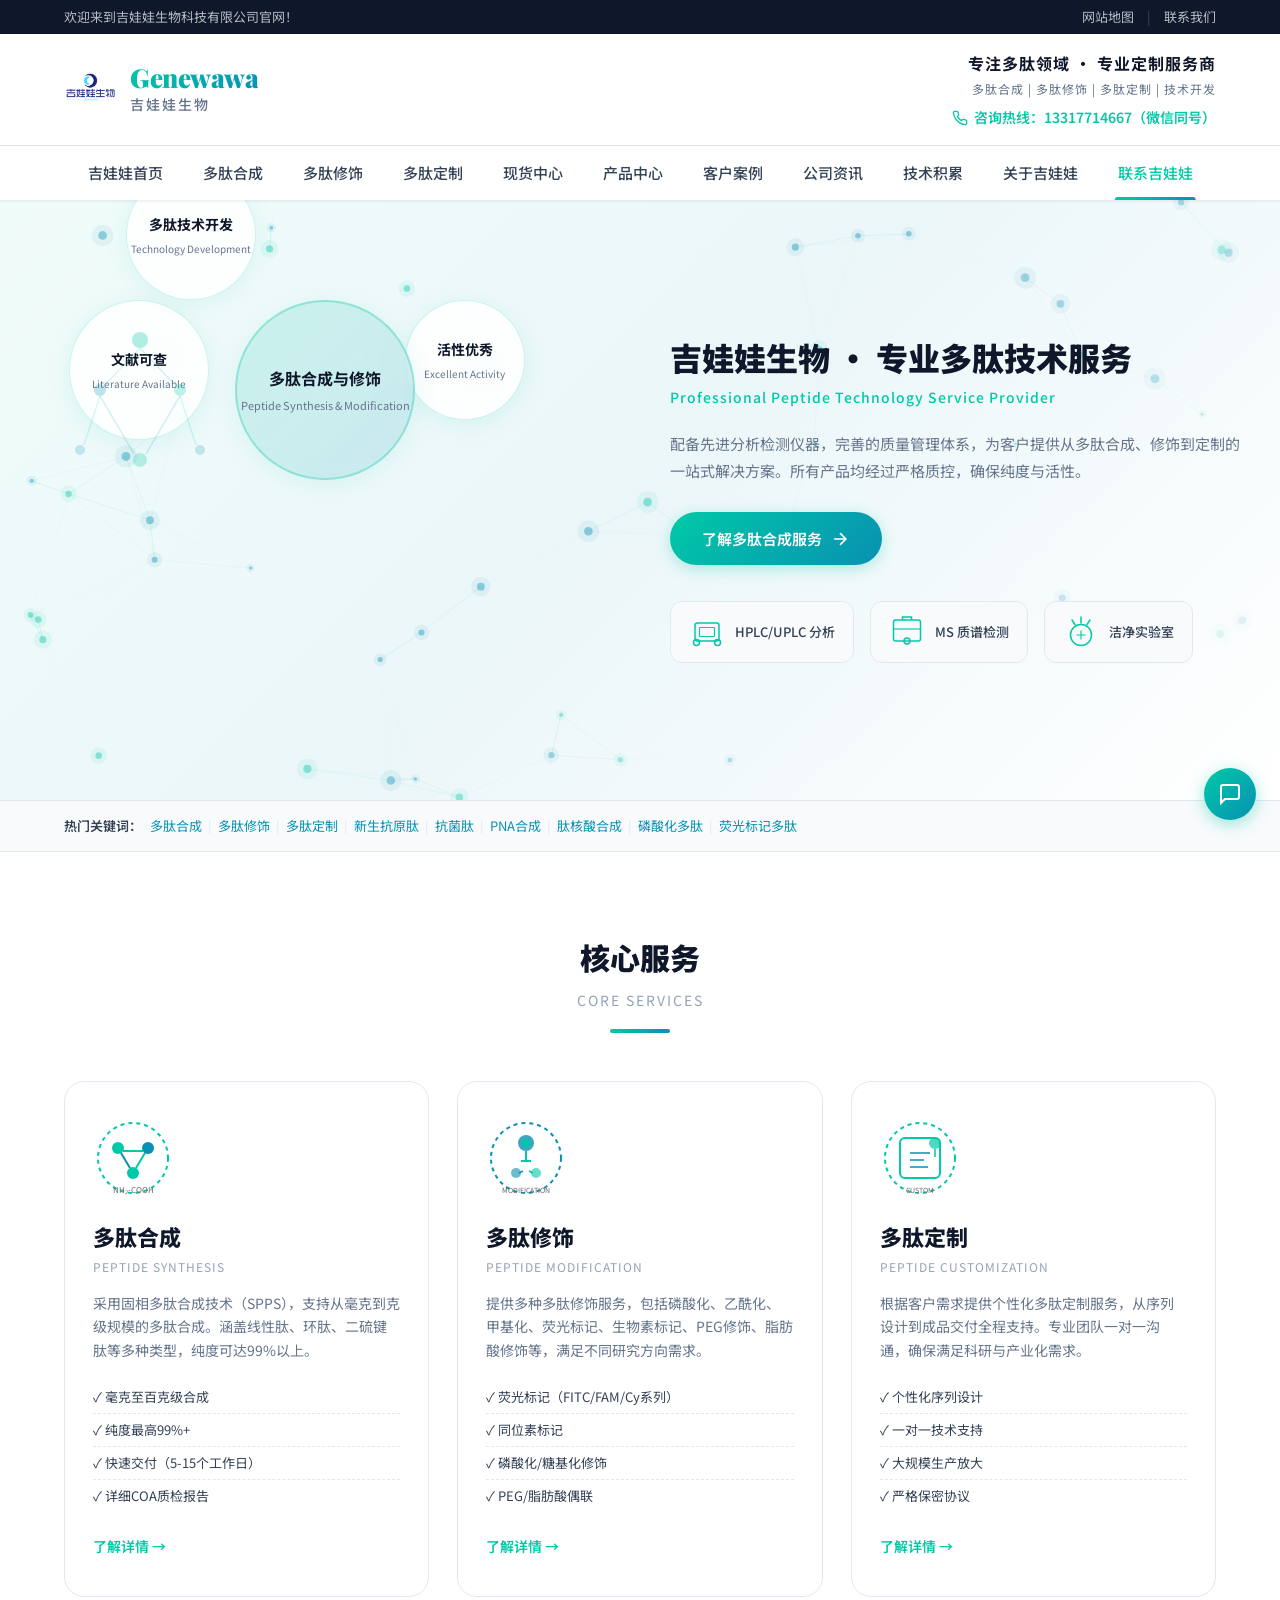
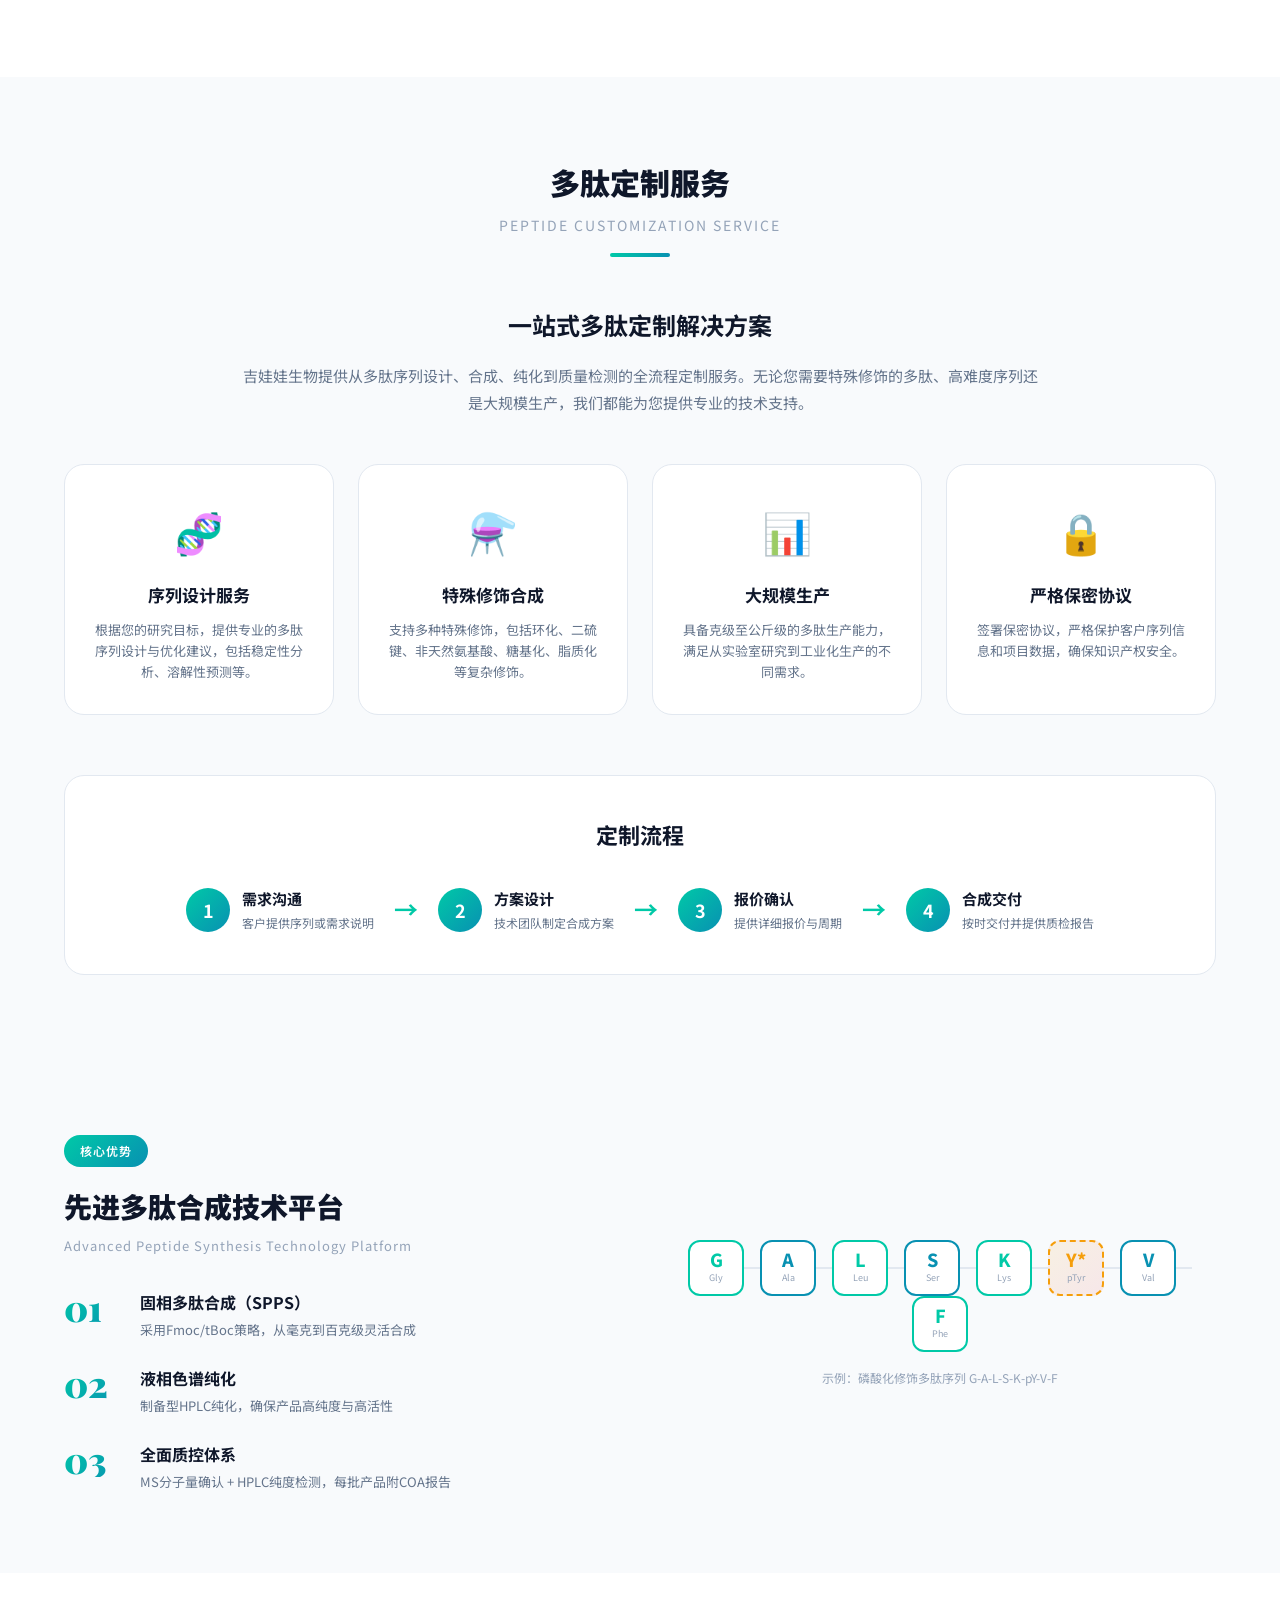
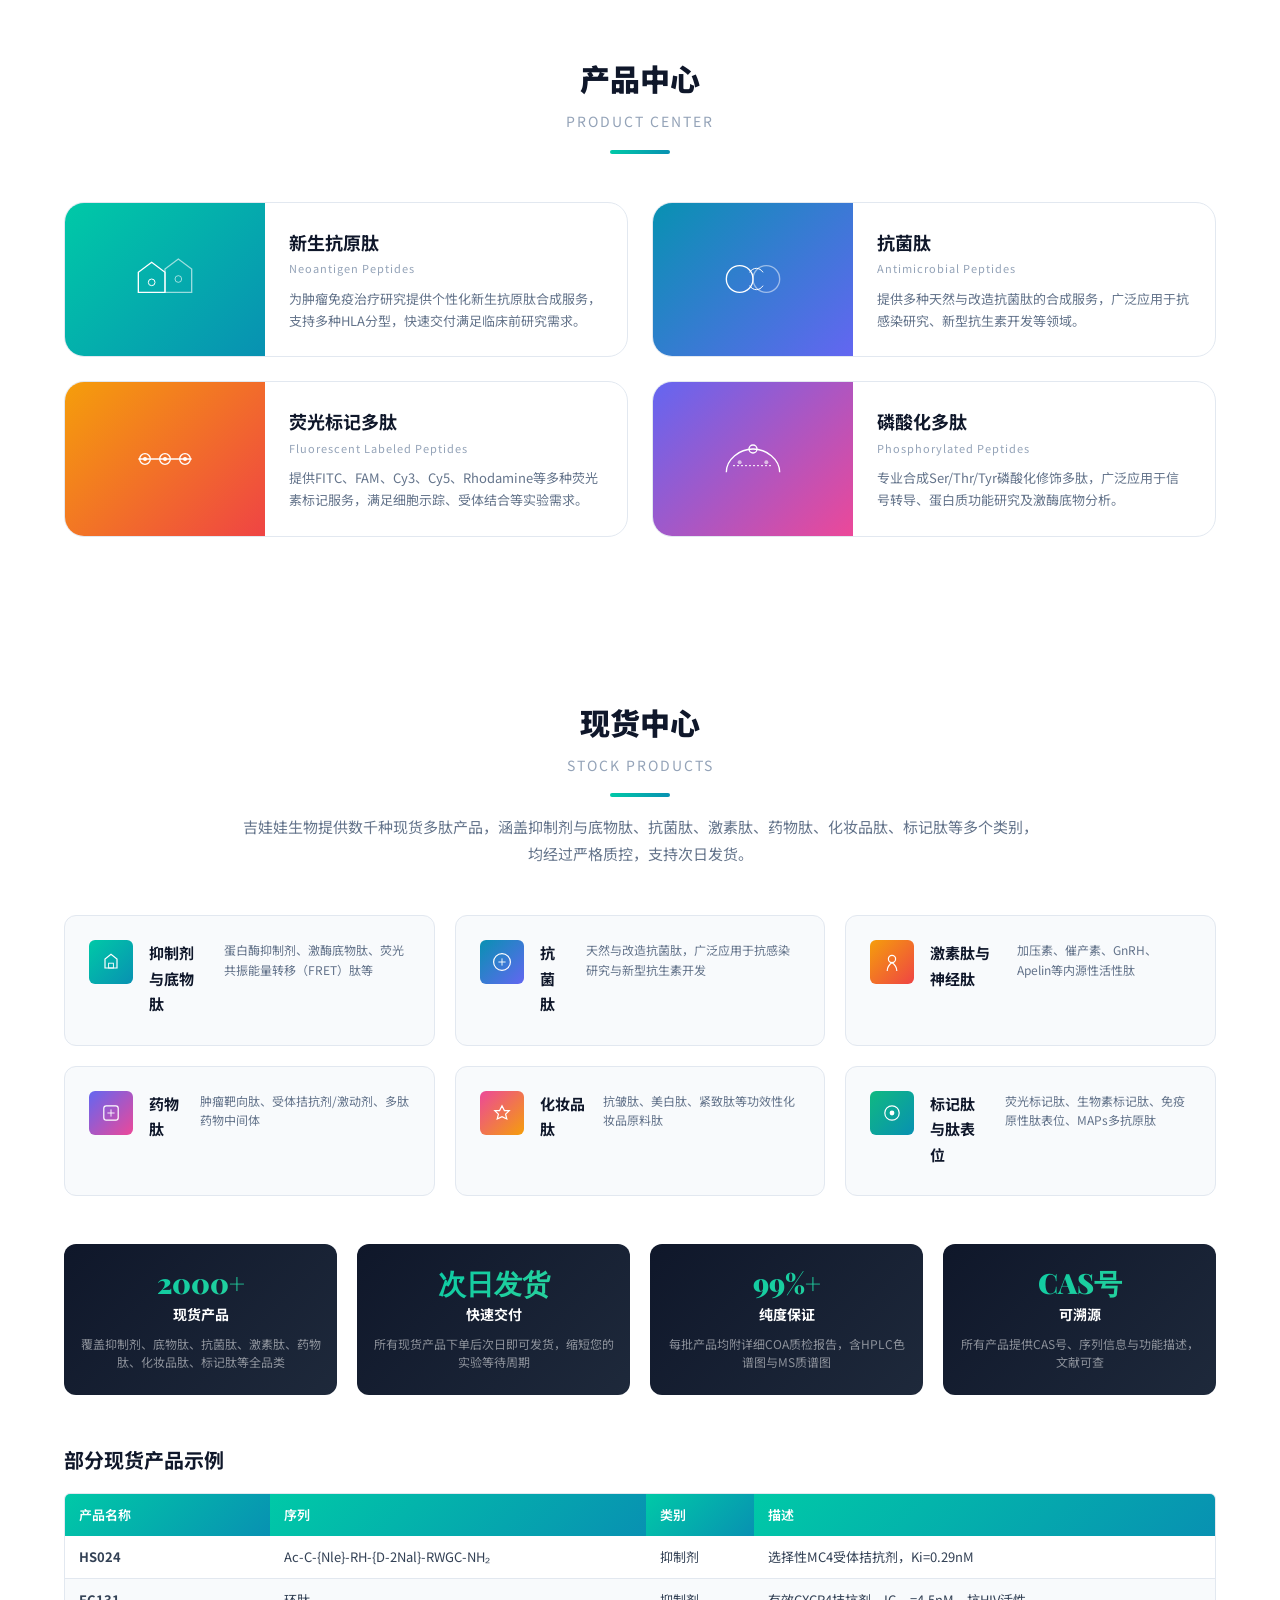
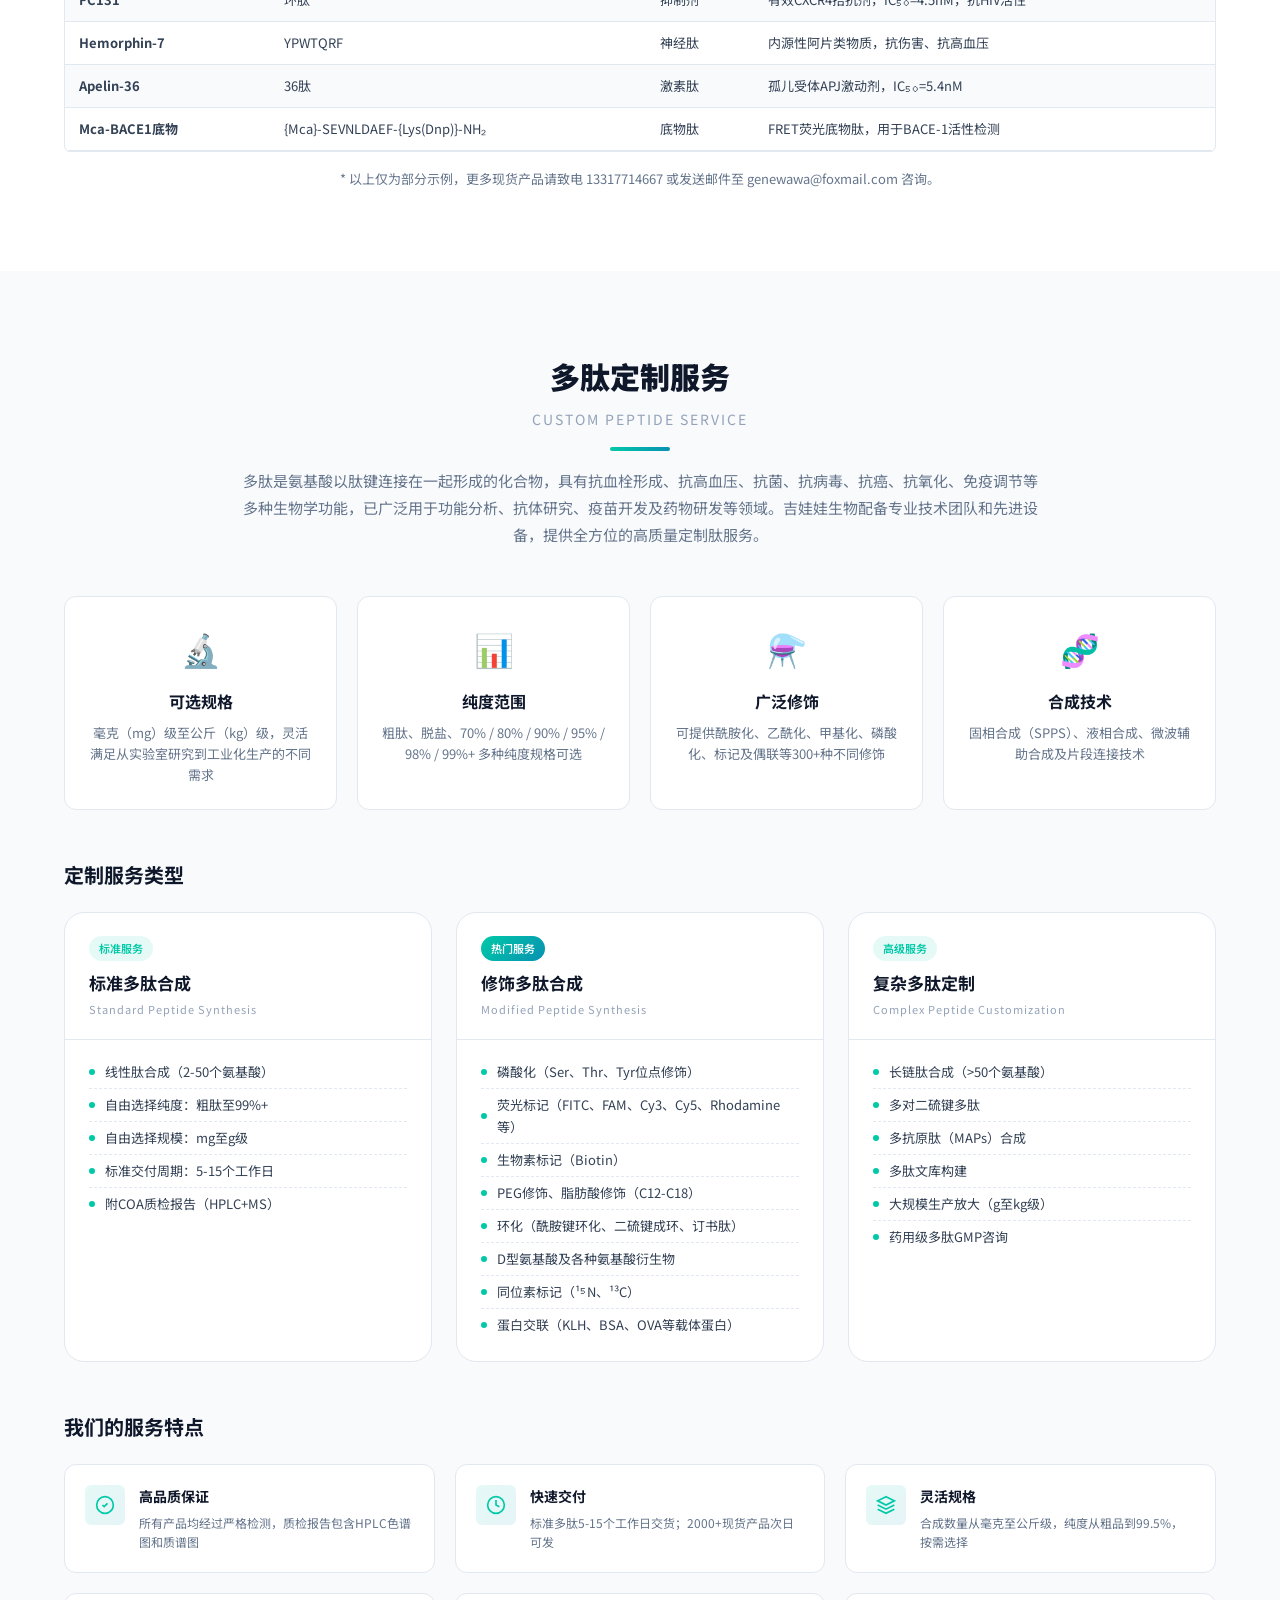
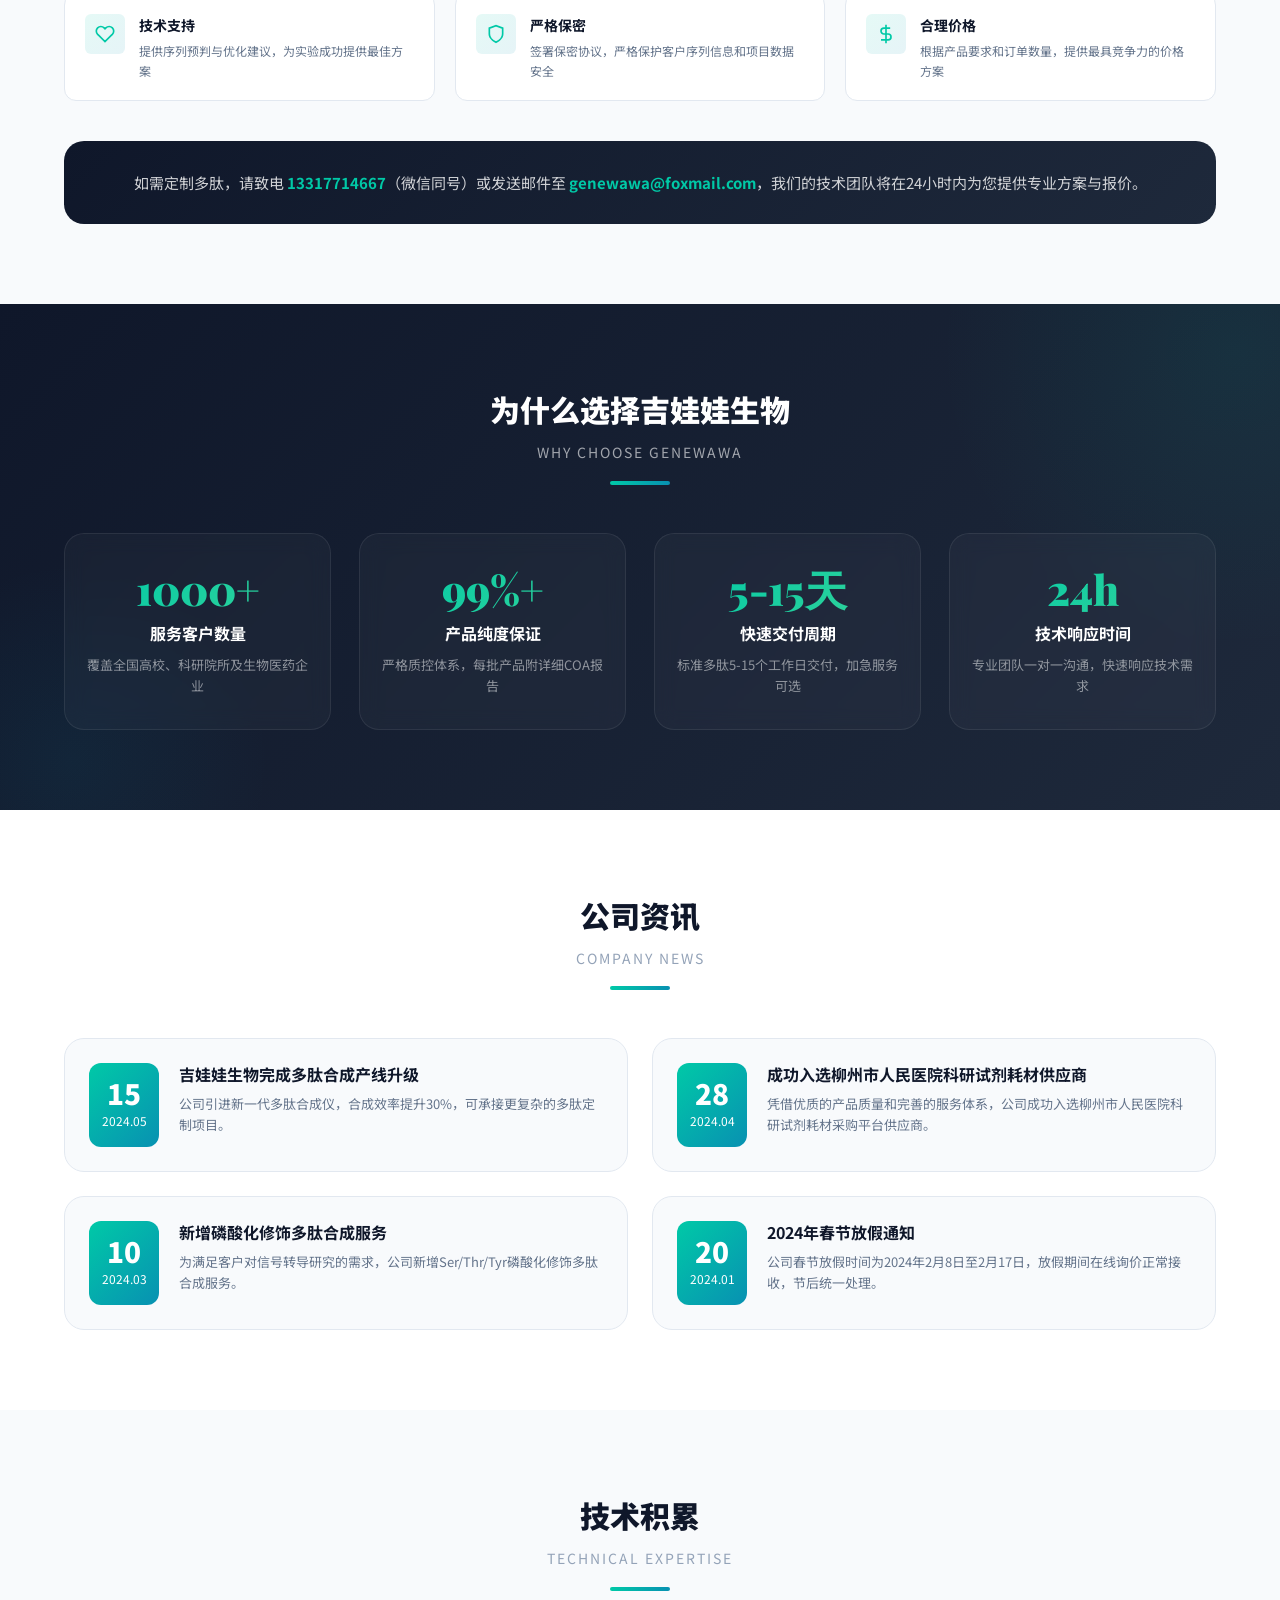
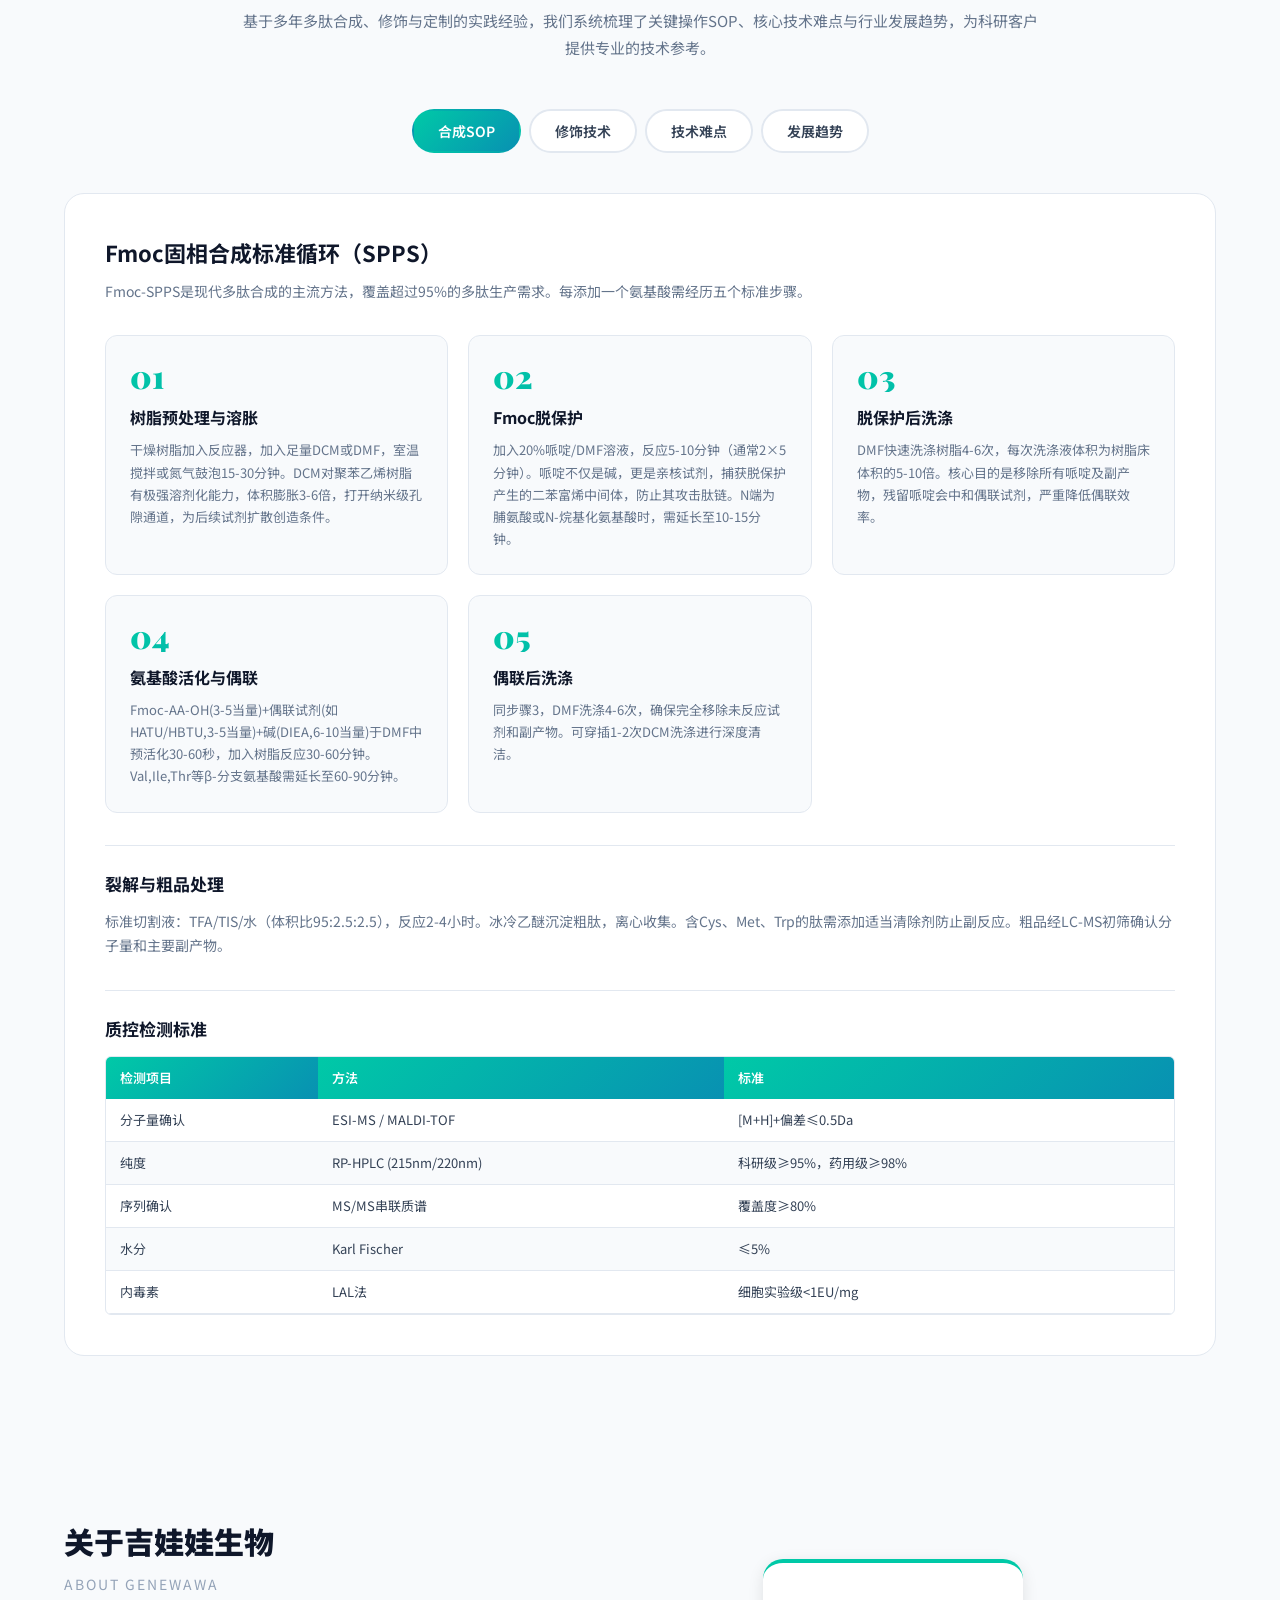
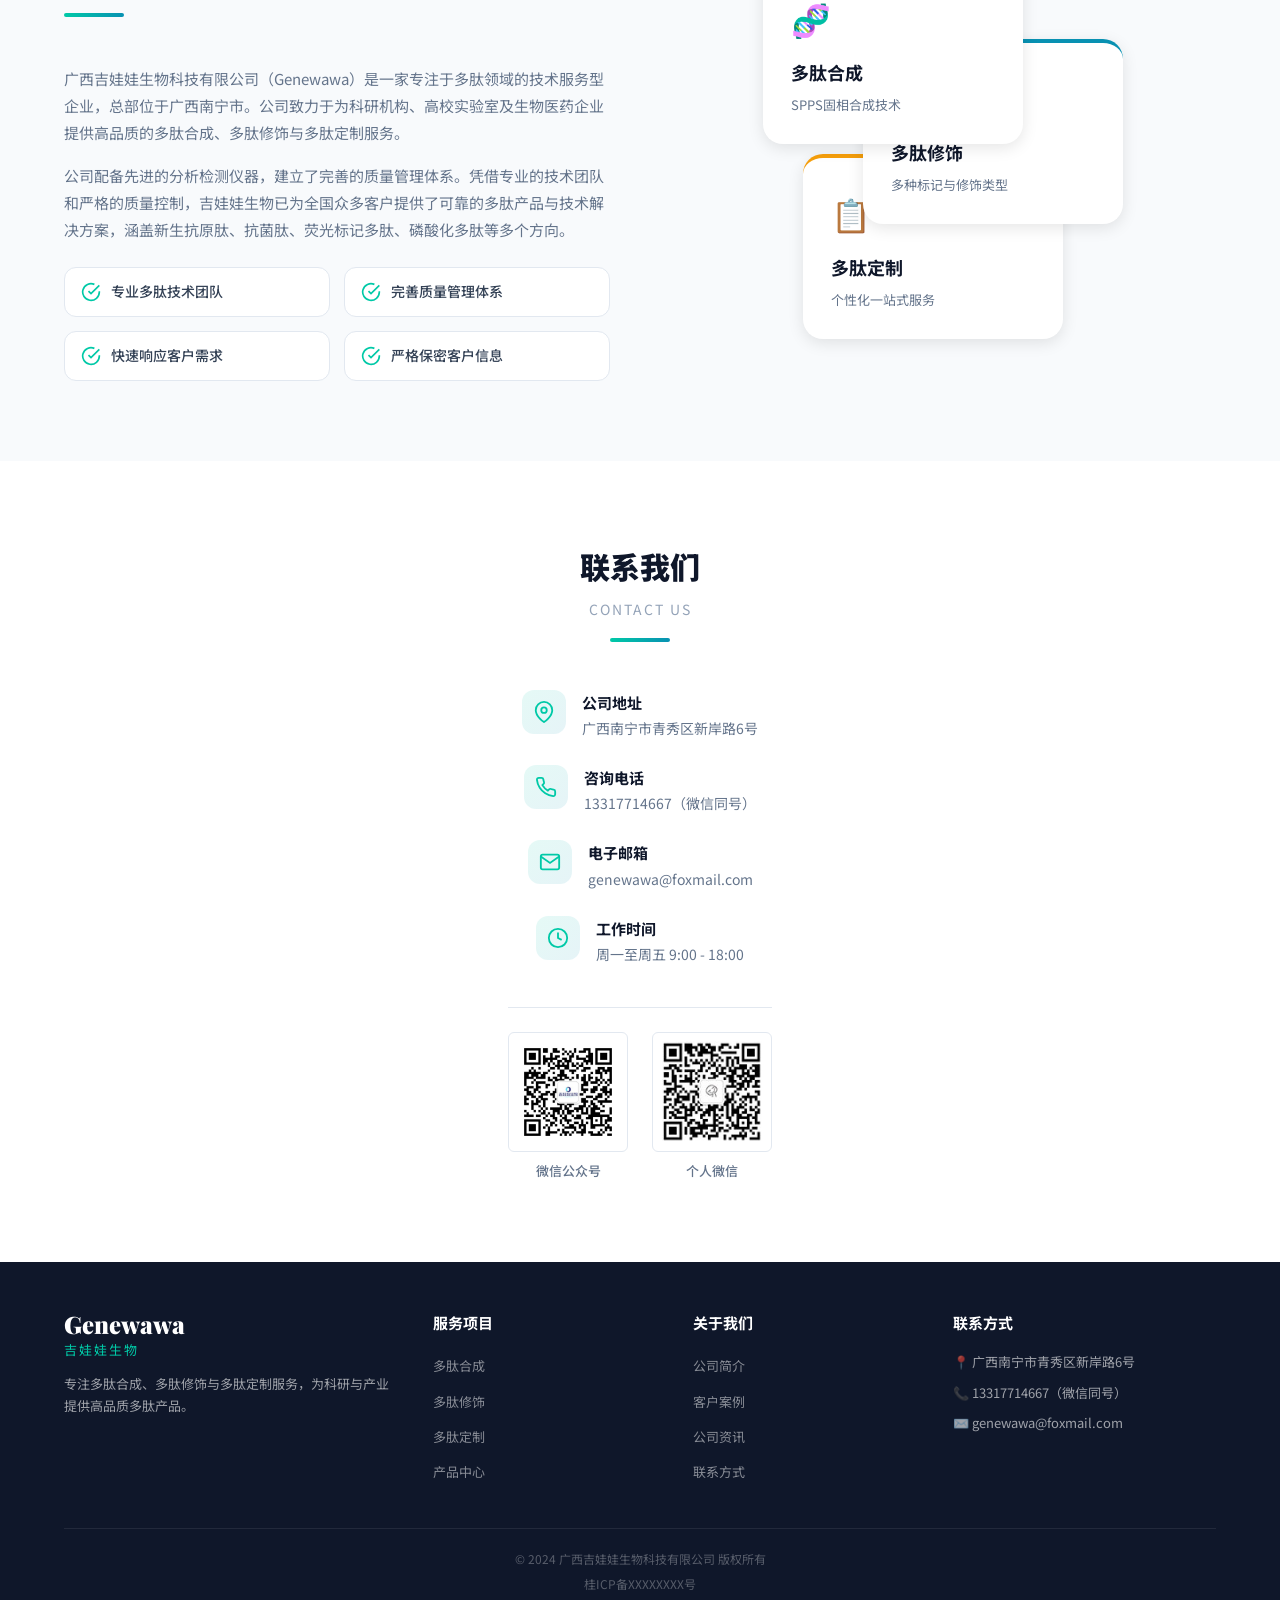
==== commit bda7da9f: "Add stock center and custom service sections referencing ypeptide.com" ====
--- a/index.html
+++ b/index.html
@@ -59,6 +59,7 @@
                 <li class="nav-item"><a href="#synthesis">多肽合成</a></li>
                 <li class="nav-item"><a href="#modification">多肽修饰</a></li>
                 <li class="nav-item"><a href="#custom">多肽定制</a></li>
+                <li class="nav-item"><a href="#stock">现货中心</a></li>
                 <li class="nav-item"><a href="#products">产品中心</a></li>
                 <li class="nav-item"><a href="#cases">客户案例</a></li>
                 <li class="nav-item"><a href="#news">公司资讯</a></li>
@@ -492,6 +493,286 @@
         </div>
     </section>
 
+    <!-- Stock Center Section -->
+    <section class="stock-center" id="stock">
+        <div class="container">
+            <div class="section-header">
+                <h2 class="section-title">现货中心</h2>
+                <p class="section-subtitle">Stock Products</p>
+                <div class="title-line"></div>
+                <p class="section-desc-text">吉娃娃生物提供数千种现货多肽产品，涵盖抑制剂与底物肽、抗菌肽、激素肽、药物肽、化妆品肽、标记肽等多个类别，均经过严格质控，支持次日发货。</p>
+            </div>
+
+            <!-- Stock Categories -->
+            <div class="stock-categories">
+                <div class="stock-cat-card">
+                    <div class="stock-cat-icon" style="background: linear-gradient(135deg, #00C9A7, #0891B2);">
+                        <svg viewBox="0 0 40 40" fill="none"><path d="M10 30V15l10-8 10 8v15H10z" stroke="white" stroke-width="2"/><rect x="16" y="22" width="8" height="8" stroke="white" stroke-width="1.5"/></svg>
+                    </div>
+                    <h4>抑制剂与底物肽</h4>
+                    <p>蛋白酶抑制剂、激酶底物肽、荧光共振能量转移（FRET）肽等</p>
+                </div>
+                <div class="stock-cat-card">
+                    <div class="stock-cat-icon" style="background: linear-gradient(135deg, #0891B2, #6366F1);">
+                        <svg viewBox="0 0 40 40" fill="none"><circle cx="20" cy="20" r="14" stroke="white" stroke-width="2"/><path d="M14 20h12M20 14v12" stroke="white" stroke-width="1.5"/></svg>
+                    </div>
+                    <h4>抗菌肽</h4>
+                    <p>天然与改造抗菌肽，广泛应用于抗感染研究与新型抗生素开发</p>
+                </div>
+                <div class="stock-cat-card">
+                    <div class="stock-cat-icon" style="background: linear-gradient(135deg, #F59E0B, #EF4444);">
+                        <svg viewBox="0 0 40 40" fill="none"><circle cx="20" cy="15" r="6" stroke="white" stroke-width="2"/><path d="M12 35c0-8 8-14 8-14s8 6 8 14" stroke="white" stroke-width="2"/></svg>
+                    </div>
+                    <h4>激素肽与神经肽</h4>
+                    <p>加压素、催产素、GnRH、Apelin等内源性活性肽</p>
+                </div>
+                <div class="stock-cat-card">
+                    <div class="stock-cat-icon" style="background: linear-gradient(135deg, #6366F1, #EC4899);">
+                        <svg viewBox="0 0 40 40" fill="none"><rect x="8" y="8" width="24" height="24" rx="4" stroke="white" stroke-width="2"/><path d="M14 20h12M20 14v12" stroke="white" stroke-width="1.5"/></svg>
+                    </div>
+                    <h4>药物肽</h4>
+                    <p>肿瘤靶向肽、受体拮抗剂/激动剂、多肽药物中间体</p>
+                </div>
+                <div class="stock-cat-card">
+                    <div class="stock-cat-icon" style="background: linear-gradient(135deg, #EC4899, #F59E0B);">
+                        <svg viewBox="0 0 40 40" fill="none"><path d="M20 8l4 8h8l-6 6 2 8-8-4-8 4 2-8-6-6h8z" stroke="white" stroke-width="2" fill="none"/></svg>
+                    </div>
+                    <h4>化妆品肽</h4>
+                    <p>抗皱肽、美白肽、紧致肽等功效性化妆品原料肽</p>
+                </div>
+                <div class="stock-cat-card">
+                    <div class="stock-cat-icon" style="background: linear-gradient(135deg, #10B981, #0891B2);">
+                        <svg viewBox="0 0 40 40" fill="none"><circle cx="20" cy="20" r="12" stroke="white" stroke-width="2"/><circle cx="20" cy="20" r="4" fill="white"/></svg>
+                    </div>
+                    <h4>标记肽与肽表位</h4>
+                    <p>荧光标记肽、生物素标记肽、免疫原性肽表位、MAPs多抗原肽</p>
+                </div>
+            </div>
+
+            <!-- Stock Features -->
+            <div class="stock-features">
+                <div class="stock-feature">
+                    <div class="sf-num">2000+</div>
+                    <div class="sf-label">现货产品</div>
+                    <p>覆盖抑制剂、底物肽、抗菌肽、激素肽、药物肽、化妆品肽、标记肽等全品类</p>
+                </div>
+                <div class="stock-feature">
+                    <div class="sf-num">次日发货</div>
+                    <div class="sf-label">快速交付</div>
+                    <p>所有现货产品下单后次日即可发货，缩短您的实验等待周期</p>
+                </div>
+                <div class="stock-feature">
+                    <div class="sf-num">99%+</div>
+                    <div class="sf-label">纯度保证</div>
+                    <p>每批产品均附详细COA质检报告，含HPLC色谱图与MS质谱图</p>
+                </div>
+                <div class="stock-feature">
+                    <div class="sf-num">CAS号</div>
+                    <div class="sf-label">可溯源</div>
+                    <p>所有产品提供CAS号、序列信息与功能描述，文献可查</p>
+                </div>
+            </div>
+
+            <!-- Stock Examples -->
+            <div class="stock-examples">
+                <h3>部分现货产品示例</h3>
+                <div class="stock-table-wrap">
+                    <table>
+                        <thead>
+                            <tr><th>产品名称</th><th>序列</th><th>类别</th><th>描述</th></tr>
+                        </thead>
+                        <tbody>
+                            <tr>
+                                <td><strong>HS024</strong></td>
+                                <td>Ac-C-{Nle}-RH-{D-2Nal}-RWGC-NH₂</td>
+                                <td>抑制剂</td>
+                                <td>选择性MC4受体拮抗剂，Ki=0.29nM</td>
+                            </tr>
+                            <tr>
+                                <td><strong>FC131</strong></td>
+                                <td>环肽</td>
+                                <td>抑制剂</td>
+                                <td>有效CXCR4拮抗剂，IC₅₀=4.5nM，抗HIV活性</td>
+                            </tr>
+                            <tr>
+                                <td><strong>Hemorphin-7</strong></td>
+                                <td>YPWTQRF</td>
+                                <td>神经肽</td>
+                                <td>内源性阿片类物质，抗伤害、抗高血压</td>
+                            </tr>
+                            <tr>
+                                <td><strong>Apelin-36</strong></td>
+                                <td>36肽</td>
+                                <td>激素肽</td>
+                                <td>孤儿受体APJ激动剂，IC₅₀=5.4nM</td>
+                            </tr>
+                            <tr>
+                                <td><strong>Mca-BACE1底物</strong></td>
+                                <td>{Mca}-SEVNLDAEF-{Lys(Dnp)}-NH₂</td>
+                                <td>底物肽</td>
+                                <td>FRET荧光底物肽，用于BACE-1活性检测</td>
+                            </tr>
+                        </tbody>
+                    </table>
+                </div>
+                <p class="stock-note">* 以上仅为部分示例，更多现货产品请致电 13317714667 或发送邮件至 genewawa@foxmail.com 咨询。</p>
+            </div>
+        </div>
+    </section>
+
+    <!-- Custom Service Detail Section -->
+    <section class="custom-service" id="custom-service">
+        <div class="container">
+            <div class="section-header">
+                <h2 class="section-title">多肽定制服务</h2>
+                <p class="section-subtitle">Custom Peptide Service</p>
+                <div class="title-line"></div>
+                <p class="section-desc-text">多肽是氨基酸以肽键连接在一起形成的化合物，具有抗血栓形成、抗高血压、抗菌、抗病毒、抗癌、抗氧化、免疫调节等多种生物学功能，已广泛用于功能分析、抗体研究、疫苗开发及药物研发等领域。吉娃娃生物配备专业技术团队和先进设备，提供全方位的高质量定制肽服务。</p>
+            </div>
+
+            <div class="cs-overview">
+                <div class="cs-overview-card">
+                    <div class="cs-ov-icon">🔬</div>
+                    <h4>可选规格</h4>
+                    <p>毫克（mg）级至公斤（kg）级，灵活满足从实验室研究到工业化生产的不同需求</p>
+                </div>
+                <div class="cs-overview-card">
+                    <div class="cs-ov-icon">📊</div>
+                    <h4>纯度范围</h4>
+                    <p>粗肽、脱盐、70% / 80% / 90% / 95% / 98% / 99%+ 多种纯度规格可选</p>
+                </div>
+                <div class="cs-overview-card">
+                    <div class="cs-ov-icon">⚗️</div>
+                    <h4>广泛修饰</h4>
+                    <p>可提供酰胺化、乙酰化、甲基化、磷酸化、标记及偶联等300+种不同修饰</p>
+                </div>
+                <div class="cs-overview-card">
+                    <div class="cs-ov-icon">🧬</div>
+                    <h4>合成技术</h4>
+                    <p>固相合成（SPPS）、液相合成、微波辅助合成及片段连接技术</p>
+                </div>
+            </div>
+
+            <!-- Service Types -->
+            <div class="cs-types">
+                <h3>定制服务类型</h3>
+                <div class="cs-type-grid">
+                    <div class="cs-type-card">
+                        <div class="cs-type-header">
+                            <span class="cs-type-badge">标准服务</span>
+                            <h4>标准多肽合成</h4>
+                            <p>Standard Peptide Synthesis</p>
+                        </div>
+                        <ul class="cs-type-list">
+                            <li>线性肽合成（2-50个氨基酸）</li>
+                            <li>自由选择纯度：粗肽至99%+</li>
+                            <li>自由选择规模：mg至g级</li>
+                            <li>标准交付周期：5-15个工作日</li>
+                            <li>附COA质检报告（HPLC+MS）</li>
+                        </ul>
+                    </div>
+                    <div class="cs-type-card">
+                        <div class="cs-type-header">
+                            <span class="cs-type-badge highlight">热门服务</span>
+                            <h4>修饰多肽合成</h4>
+                            <p>Modified Peptide Synthesis</p>
+                        </div>
+                        <ul class="cs-type-list">
+                            <li>磷酸化（Ser、Thr、Tyr位点修饰）</li>
+                            <li>荧光标记（FITC、FAM、Cy3、Cy5、Rhodamine等）</li>
+                            <li>生物素标记（Biotin）</li>
+                            <li>PEG修饰、脂肪酸修饰（C12-C18）</li>
+                            <li>环化（酰胺键环化、二硫键成环、订书肽）</li>
+                            <li>D型氨基酸及各种氨基酸衍生物</li>
+                            <li>同位素标记（¹⁵N、¹³C）</li>
+                            <li>蛋白交联（KLH、BSA、OVA等载体蛋白）</li>
+                        </ul>
+                    </div>
+                    <div class="cs-type-card">
+                        <div class="cs-type-header">
+                            <span class="cs-type-badge">高级服务</span>
+                            <h4>复杂多肽定制</h4>
+                            <p>Complex Peptide Customization</p>
+                        </div>
+                        <ul class="cs-type-list">
+                            <li>长链肽合成（>50个氨基酸）</li>
+                            <li>多对二硫键多肽</li>
+                            <li>多抗原肽（MAPs）合成</li>
+                            <li>多肽文库构建</li>
+                            <li>大规模生产放大（g至kg级）</li>
+                            <li>药用级多肽GMP咨询</li>
+                        </ul>
+                    </div>
+                </div>
+            </div>
+
+            <!-- Service Highlights -->
+            <div class="cs-highlights">
+                <h3>我们的服务特点</h3>
+                <div class="cs-highlight-grid">
+                    <div class="cs-highlight-item">
+                        <div class="cs-hl-icon">
+                            <svg viewBox="0 0 24 24" fill="none" stroke="currentColor" stroke-width="2"><path d="M9 12l2 2 4-4"/><circle cx="12" cy="12" r="10"/></svg>
+                        </div>
+                        <div>
+                            <h4>高品质保证</h4>
+                            <p>所有产品均经过严格检测，质检报告包含HPLC色谱图和质谱图</p>
+                        </div>
+                    </div>
+                    <div class="cs-highlight-item">
+                        <div class="cs-hl-icon">
+                            <svg viewBox="0 0 24 24" fill="none" stroke="currentColor" stroke-width="2"><circle cx="12" cy="12" r="10"/><polyline points="12 6 12 12 16 14"/></svg>
+                        </div>
+                        <div>
+                            <h4>快速交付</h4>
+                            <p>标准多肽5-15个工作日交货；2000+现货产品次日可发</p>
+                        </div>
+                    </div>
+                    <div class="cs-highlight-item">
+                        <div class="cs-hl-icon">
+                            <svg viewBox="0 0 24 24" fill="none" stroke="currentColor" stroke-width="2"><path d="M12 2L2 7l10 5 10-5-10-5z"/><path d="M2 17l10 5 10-5"/><path d="M2 12l10 5 10-5"/></svg>
+                        </div>
+                        <div>
+                            <h4>灵活规格</h4>
+                            <p>合成数量从毫克至公斤级，纯度从粗品到99.5%，按需选择</p>
+                        </div>
+                    </div>
+                    <div class="cs-highlight-item">
+                        <div class="cs-hl-icon">
+                            <svg viewBox="0 0 24 24" fill="none" stroke="currentColor" stroke-width="2"><path d="M20.84 4.61a5.5 5.5 0 00-7.78 0L12 5.67l-1.06-1.06a5.5 5.5 0 00-7.78 7.78l1.06 1.06L12 21.23l7.78-7.78 1.06-1.06a5.5 5.5 0 000-7.78z"/></svg>
+                        </div>
+                        <div>
+                            <h4>技术支持</h4>
+                            <p>提供序列预判与优化建议，为实验成功提供最佳方案</p>
+                        </div>
+                    </div>
+                    <div class="cs-highlight-item">
+                        <div class="cs-hl-icon">
+                            <svg viewBox="0 0 24 24" fill="none" stroke="currentColor" stroke-width="2"><path d="M12 22s8-4 8-10V5l-8-3-8 3v7c0 6 8 10 8 10z"/></svg>
+                        </div>
+                        <div>
+                            <h4>严格保密</h4>
+                            <p>签署保密协议，严格保护客户序列信息和项目数据安全</p>
+                        </div>
+                    </div>
+                    <div class="cs-highlight-item">
+                        <div class="cs-hl-icon">
+                            <svg viewBox="0 0 24 24" fill="none" stroke="currentColor" stroke-width="2"><line x1="12" y1="1" x2="12" y2="23"/><path d="M17 5H9.5a3.5 3.5 0 000 7h5a3.5 3.5 0 010 7H6"/></svg>
+                        </div>
+                        <div>
+                            <h4>合理价格</h4>
+                            <p>根据产品要求和订单数量，提供最具竞争力的价格方案</p>
+                        </div>
+                    </div>
+                </div>
+            </div>
+
+            <div class="cs-cta">
+                <p>如需定制多肽，请致电 <strong>13317714667</strong>（微信同号）或发送邮件至 <strong>genewawa@foxmail.com</strong>，我们的技术团队将在24小时内为您提供专业方案与报价。</p>
+            </div>
+        </div>
+    </section>
+
     <!-- Advantages Section -->
     <section class="advantages" id="cases">
         <div class="container">
--- a/style.css
+++ b/style.css
@@ -986,6 +986,394 @@
     }
 }
 
+/* --- Stock Center Section --- */
+.stock-center {
+    padding: 80px 0;
+    background: var(--bg);
+}
+
+.stock-categories {
+    display: grid;
+    grid-template-columns: repeat(3, 1fr);
+    gap: 20px;
+    margin-bottom: 48px;
+}
+
+.stock-cat-card {
+    background: var(--bg-light);
+    border: 1px solid var(--border);
+    border-radius: var(--radius-md);
+    padding: 24px;
+    display: flex;
+    align-items: flex-start;
+    gap: 16px;
+    transition: all var(--transition);
+}
+
+.stock-cat-card:hover {
+    border-color: var(--primary);
+    box-shadow: var(--shadow-md);
+    transform: translateY(-3px);
+}
+
+.stock-cat-icon {
+    width: 44px;
+    height: 44px;
+    border-radius: var(--radius-sm);
+    display: flex;
+    align-items: center;
+    justify-content: center;
+    flex-shrink: 0;
+}
+
+.stock-cat-icon svg {
+    width: 24px;
+    height: 24px;
+}
+
+.stock-cat-card h4 {
+    font-size: 15px;
+    font-weight: 700;
+    color: var(--dark);
+    margin-bottom: 4px;
+}
+
+.stock-cat-card p {
+    font-size: 12px;
+    color: var(--text-light);
+    line-height: 1.6;
+}
+
+.stock-features {
+    display: grid;
+    grid-template-columns: repeat(4, 1fr);
+    gap: 20px;
+    margin-bottom: 48px;
+}
+
+.stock-feature {
+    text-align: center;
+    padding: 24px 16px;
+    background: linear-gradient(135deg, var(--dark) 0%, var(--dark-light) 100%);
+    border-radius: var(--radius-md);
+}
+
+.sf-num {
+    font-family: var(--font-display);
+    font-size: 28px;
+    font-weight: 900;
+    background: linear-gradient(135deg, var(--primary), #34D399);
+    -webkit-background-clip: text;
+    -webkit-text-fill-color: transparent;
+    background-clip: text;
+    line-height: 1.1;
+    margin-bottom: 4px;
+}
+
+.sf-label {
+    font-size: 14px;
+    font-weight: 700;
+    color: white;
+    margin-bottom: 8px;
+}
+
+.stock-feature p {
+    font-size: 12px;
+    color: rgba(255,255,255,0.5);
+    line-height: 1.5;
+}
+
+.stock-examples h3 {
+    font-size: 20px;
+    font-weight: 700;
+    color: var(--dark);
+    margin-bottom: 16px;
+}
+
+.stock-table-wrap {
+    overflow-x: auto;
+    border: 1px solid var(--border);
+    border-radius: var(--radius-sm);
+    margin-bottom: 16px;
+}
+
+.stock-table-wrap table {
+    width: 100%;
+    border-collapse: collapse;
+    font-size: 13px;
+}
+
+.stock-table-wrap thead th {
+    background: linear-gradient(135deg, var(--primary), var(--secondary));
+    color: white;
+    font-weight: 600;
+    text-align: left;
+    padding: 10px 14px;
+    white-space: nowrap;
+}
+
+.stock-table-wrap tbody td {
+    padding: 10px 14px;
+    border-bottom: 1px solid var(--border);
+    color: var(--text);
+}
+
+.stock-table-wrap tbody tr:nth-child(even) {
+    background: var(--bg-light);
+}
+
+.stock-table-wrap tbody tr:hover {
+    background: rgba(0,201,167,0.05);
+}
+
+.stock-note {
+    font-size: 13px;
+    color: var(--text-light);
+    text-align: center;
+}
+
+/* --- Custom Service Section --- */
+.custom-service {
+    padding: 80px 0;
+    background: var(--bg-light);
+}
+
+.cs-overview {
+    display: grid;
+    grid-template-columns: repeat(4, 1fr);
+    gap: 20px;
+    margin-bottom: 48px;
+}
+
+.cs-overview-card {
+    background: var(--bg);
+    border: 1px solid var(--border);
+    border-radius: var(--radius-md);
+    padding: 24px;
+    text-align: center;
+    transition: all var(--transition);
+}
+
+.cs-overview-card:hover {
+    border-color: var(--primary);
+    box-shadow: var(--shadow-md);
+    transform: translateY(-3px);
+}
+
+.cs-ov-icon {
+    font-size: 32px;
+    margin-bottom: 12px;
+}
+
+.cs-overview-card h4 {
+    font-size: 16px;
+    font-weight: 700;
+    color: var(--dark);
+    margin-bottom: 8px;
+}
+
+.cs-overview-card p {
+    font-size: 13px;
+    color: var(--text-light);
+    line-height: 1.6;
+}
+
+.cs-types h3,
+.cs-highlights h3 {
+    font-size: 20px;
+    font-weight: 700;
+    color: var(--dark);
+    margin-bottom: 20px;
+}
+
+.cs-type-grid {
+    display: grid;
+    grid-template-columns: repeat(3, 1fr);
+    gap: 24px;
+    margin-bottom: 48px;
+}
+
+.cs-type-card {
+    background: var(--bg);
+    border: 1px solid var(--border);
+    border-radius: var(--radius-lg);
+    overflow: hidden;
+    transition: all var(--transition);
+}
+
+.cs-type-card:hover {
+    box-shadow: var(--shadow-lg);
+    border-color: var(--primary);
+}
+
+.cs-type-header {
+    padding: 20px 24px;
+    border-bottom: 1px solid var(--border);
+}
+
+.cs-type-badge {
+    display: inline-block;
+    padding: 3px 10px;
+    background: rgba(0,201,167,0.1);
+    color: var(--primary);
+    font-size: 11px;
+    font-weight: 600;
+    border-radius: var(--radius-xl);
+    margin-bottom: 8px;
+}
+
+.cs-type-badge.highlight {
+    background: linear-gradient(135deg, var(--primary), var(--secondary));
+    color: white;
+}
+
+.cs-type-header h4 {
+    font-size: 17px;
+    font-weight: 700;
+    color: var(--dark);
+    margin-bottom: 2px;
+}
+
+.cs-type-header > p {
+    font-size: 11px;
+    color: var(--text-lighter);
+    letter-spacing: 1px;
+}
+
+.cs-type-list {
+    padding: 16px 24px 20px;
+}
+
+.cs-type-list li {
+    font-size: 13px;
+    color: var(--text);
+    padding: 5px 0;
+    border-bottom: 1px dashed var(--border);
+    padding-left: 16px;
+    position: relative;
+}
+
+.cs-type-list li::before {
+    content: '';
+    position: absolute;
+    left: 0;
+    top: 50%;
+    transform: translateY(-50%);
+    width: 6px;
+    height: 6px;
+    border-radius: 50%;
+    background: var(--primary);
+}
+
+.cs-type-list li:last-child {
+    border-bottom: none;
+}
+
+.cs-highlight-grid {
+    display: grid;
+    grid-template-columns: repeat(3, 1fr);
+    gap: 20px;
+    margin-bottom: 40px;
+}
+
+.cs-highlight-item {
+    display: flex;
+    gap: 14px;
+    align-items: flex-start;
+    padding: 20px;
+    background: var(--bg);
+    border: 1px solid var(--border);
+    border-radius: var(--radius-md);
+    transition: all var(--transition);
+}
+
+.cs-highlight-item:hover {
+    border-color: var(--primary);
+    box-shadow: var(--shadow-sm);
+}
+
+.cs-hl-icon {
+    width: 40px;
+    height: 40px;
+    background: linear-gradient(135deg, rgba(0,201,167,0.1), rgba(8,145,178,0.1));
+    border-radius: var(--radius-sm);
+    display: flex;
+    align-items: center;
+    justify-content: center;
+    flex-shrink: 0;
+    color: var(--primary);
+}
+
+.cs-hl-icon svg {
+    width: 20px;
+    height: 20px;
+}
+
+.cs-highlight-item h4 {
+    font-size: 14px;
+    font-weight: 700;
+    color: var(--dark);
+    margin-bottom: 4px;
+}
+
+.cs-highlight-item p {
+    font-size: 12px;
+    color: var(--text-light);
+    line-height: 1.6;
+}
+
+.cs-cta {
+    text-align: center;
+    padding: 28px;
+    background: linear-gradient(135deg, var(--dark) 0%, var(--dark-light) 100%);
+    border-radius: var(--radius-lg);
+}
+
+.cs-cta p {
+    font-size: 15px;
+    color: rgba(255,255,255,0.8);
+    line-height: 1.8;
+}
+
+.cs-cta strong {
+    color: var(--primary);
+}
+
+/* Responsive for Stock & Custom */
+@media (max-width: 1024px) {
+    .stock-categories {
+        grid-template-columns: repeat(2, 1fr);
+    }
+    .stock-features {
+        grid-template-columns: repeat(2, 1fr);
+    }
+    .cs-overview {
+        grid-template-columns: repeat(2, 1fr);
+    }
+    .cs-type-grid {
+        grid-template-columns: 1fr;
+    }
+    .cs-highlight-grid {
+        grid-template-columns: repeat(2, 1fr);
+    }
+}
+
+@media (max-width: 768px) {
+    .stock-categories {
+        grid-template-columns: 1fr;
+    }
+    .stock-features {
+        grid-template-columns: 1fr 1fr;
+        gap: 12px;
+    }
+    .cs-overview {
+        grid-template-columns: 1fr;
+    }
+    .cs-highlight-grid {
+        grid-template-columns: 1fr;
+    }
+}
+
 /* --- Products Section --- */
 .products {
     padding: 80px 0;
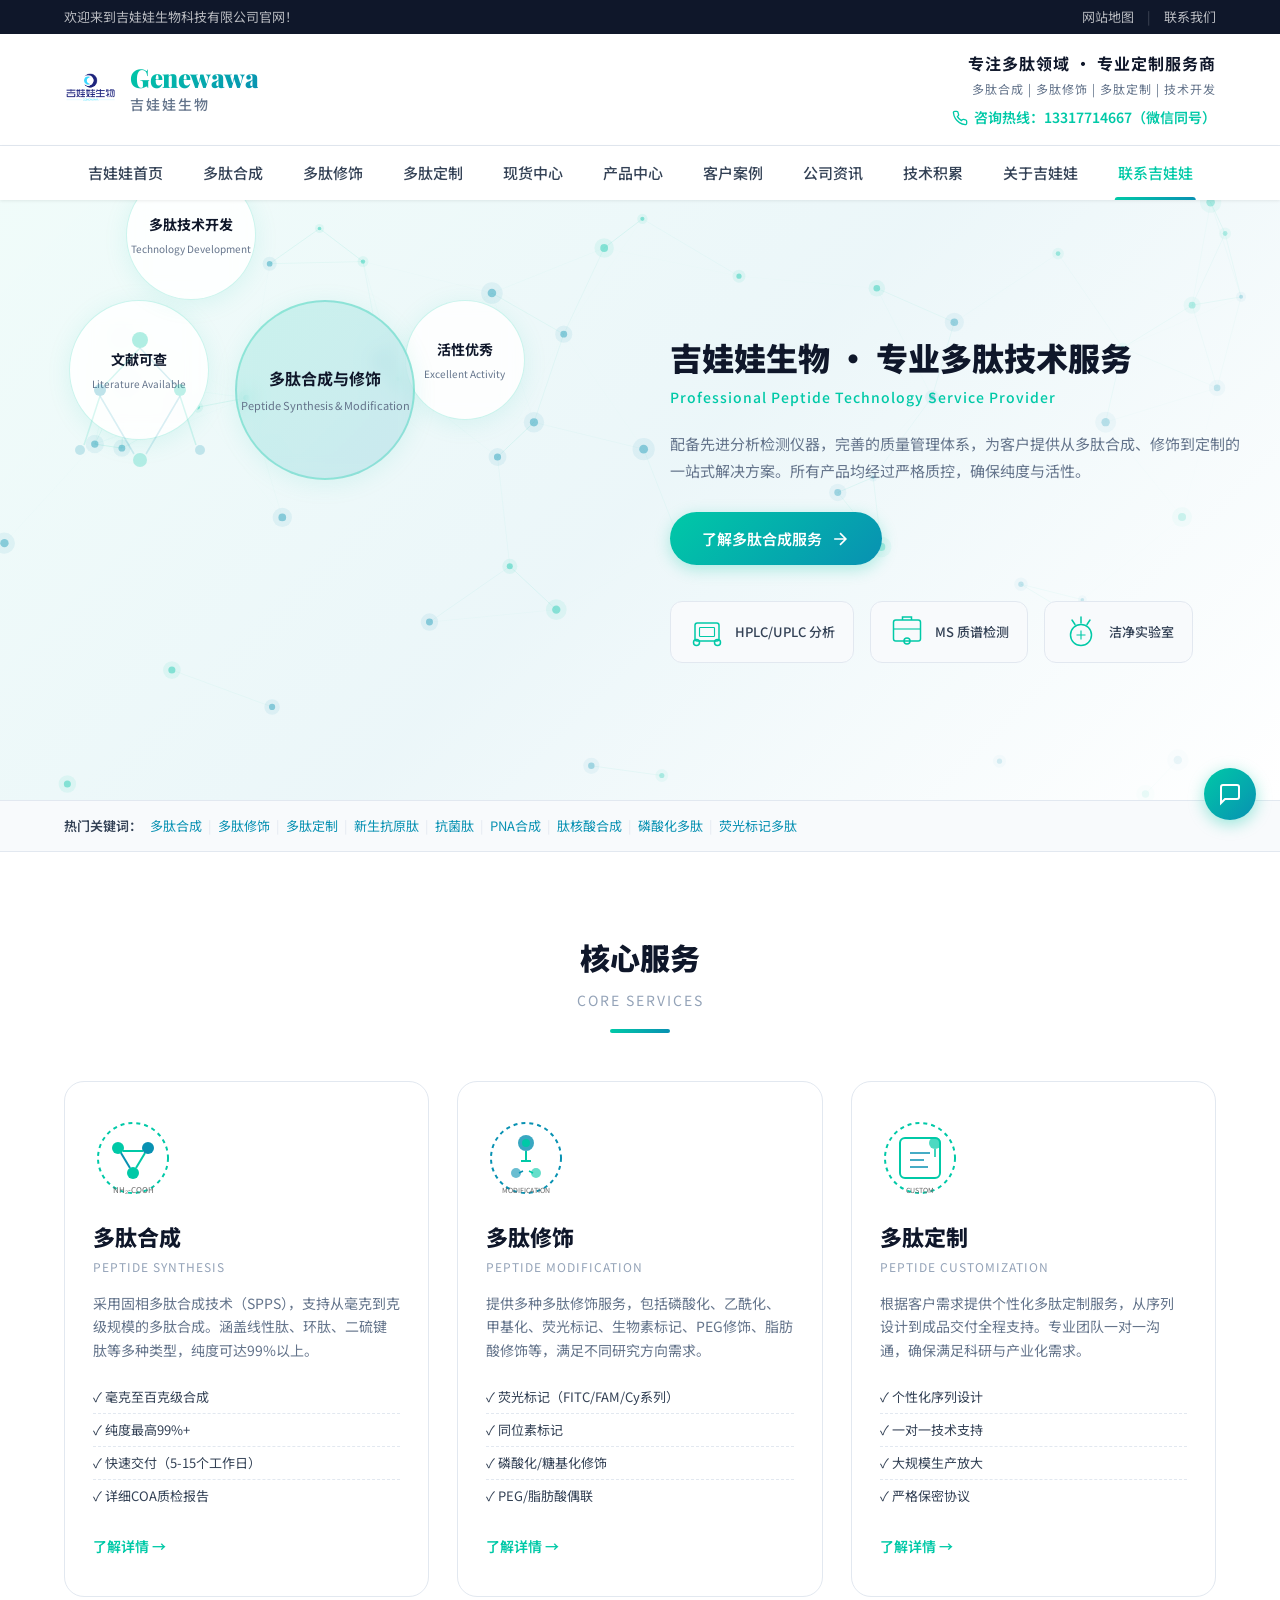
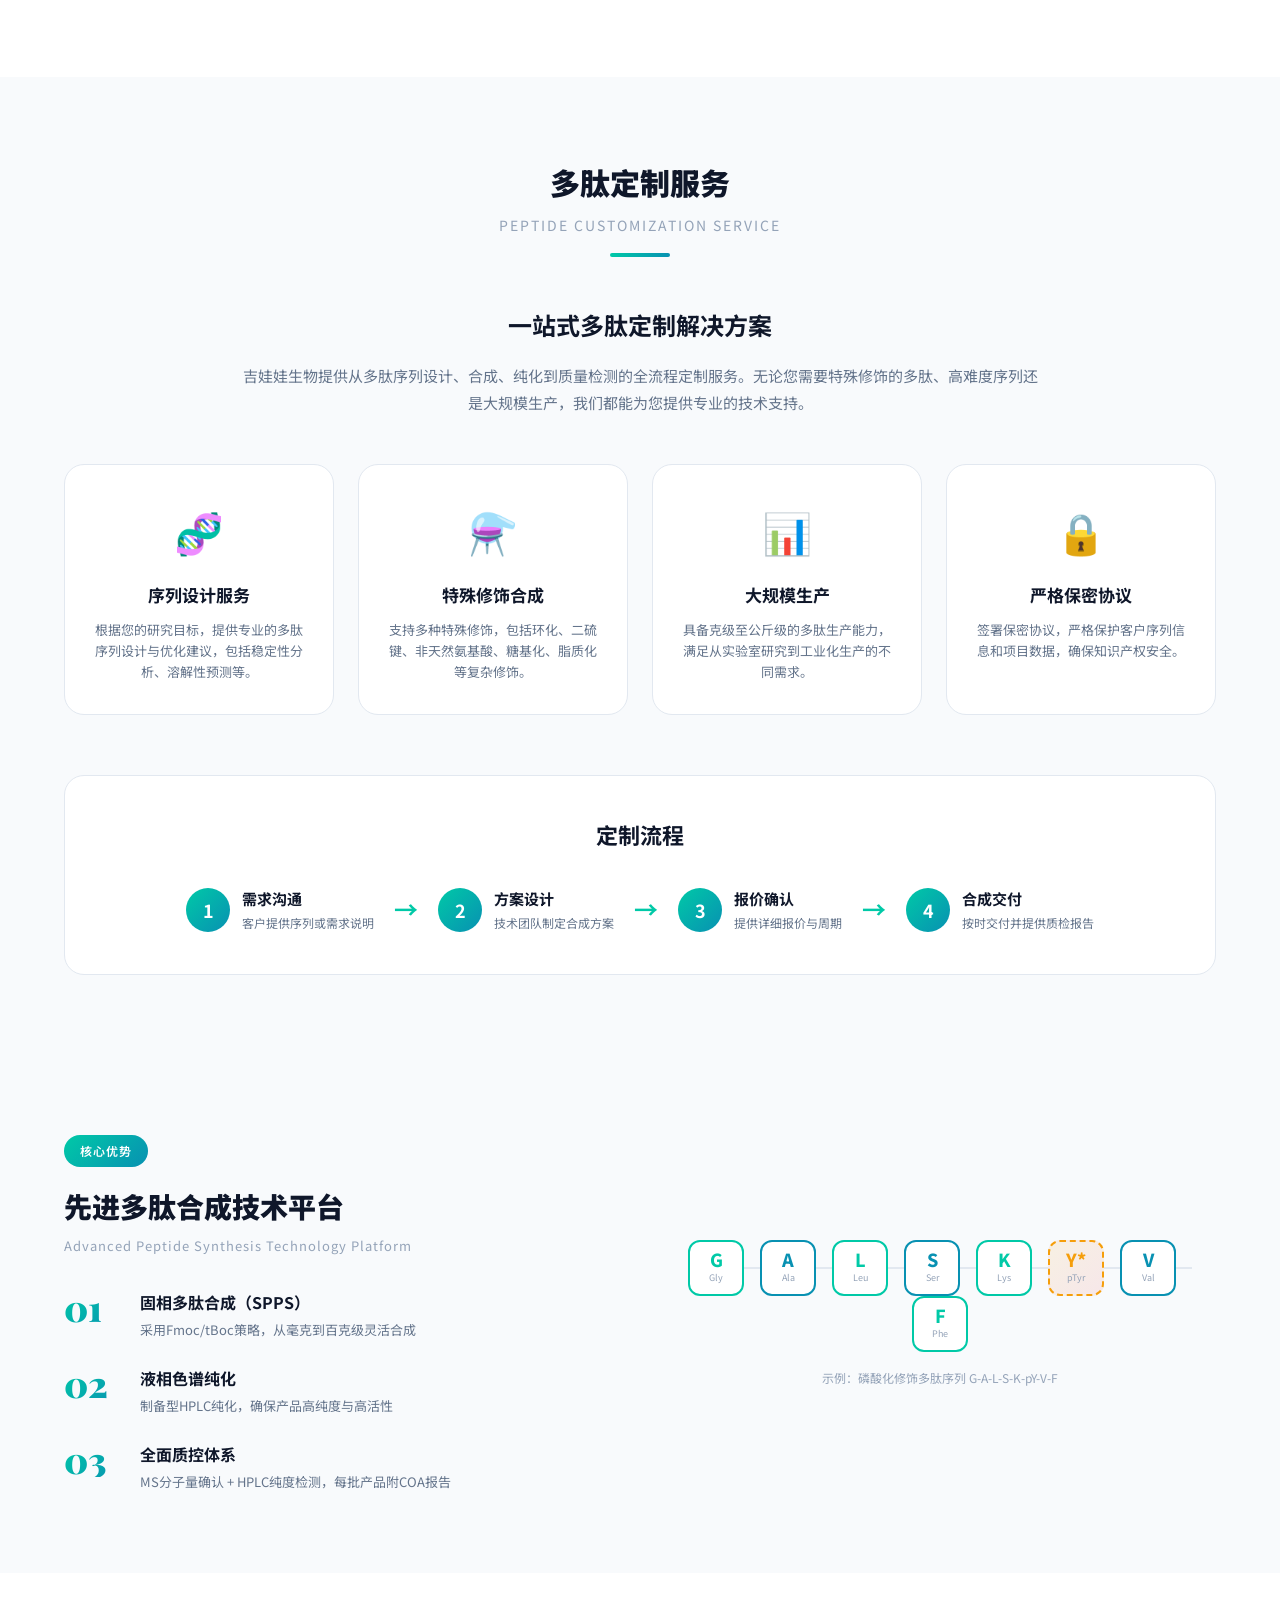
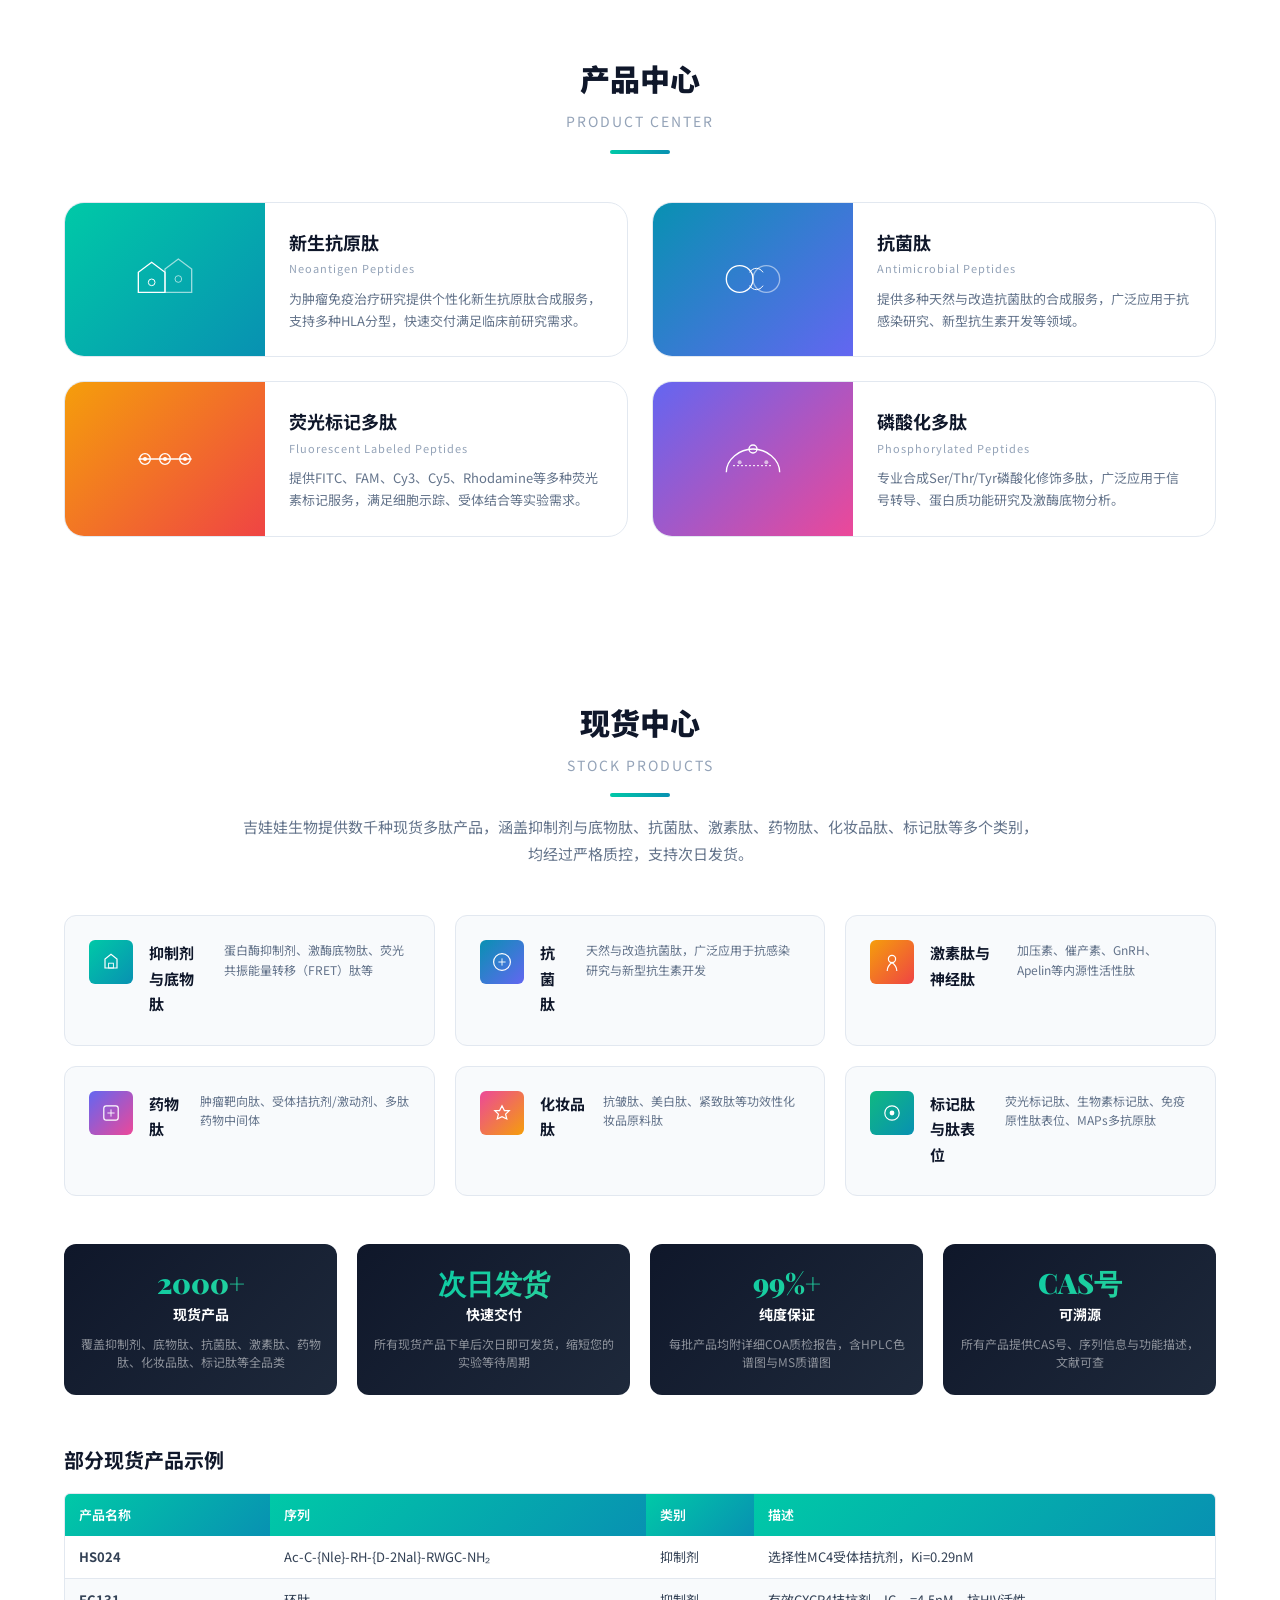
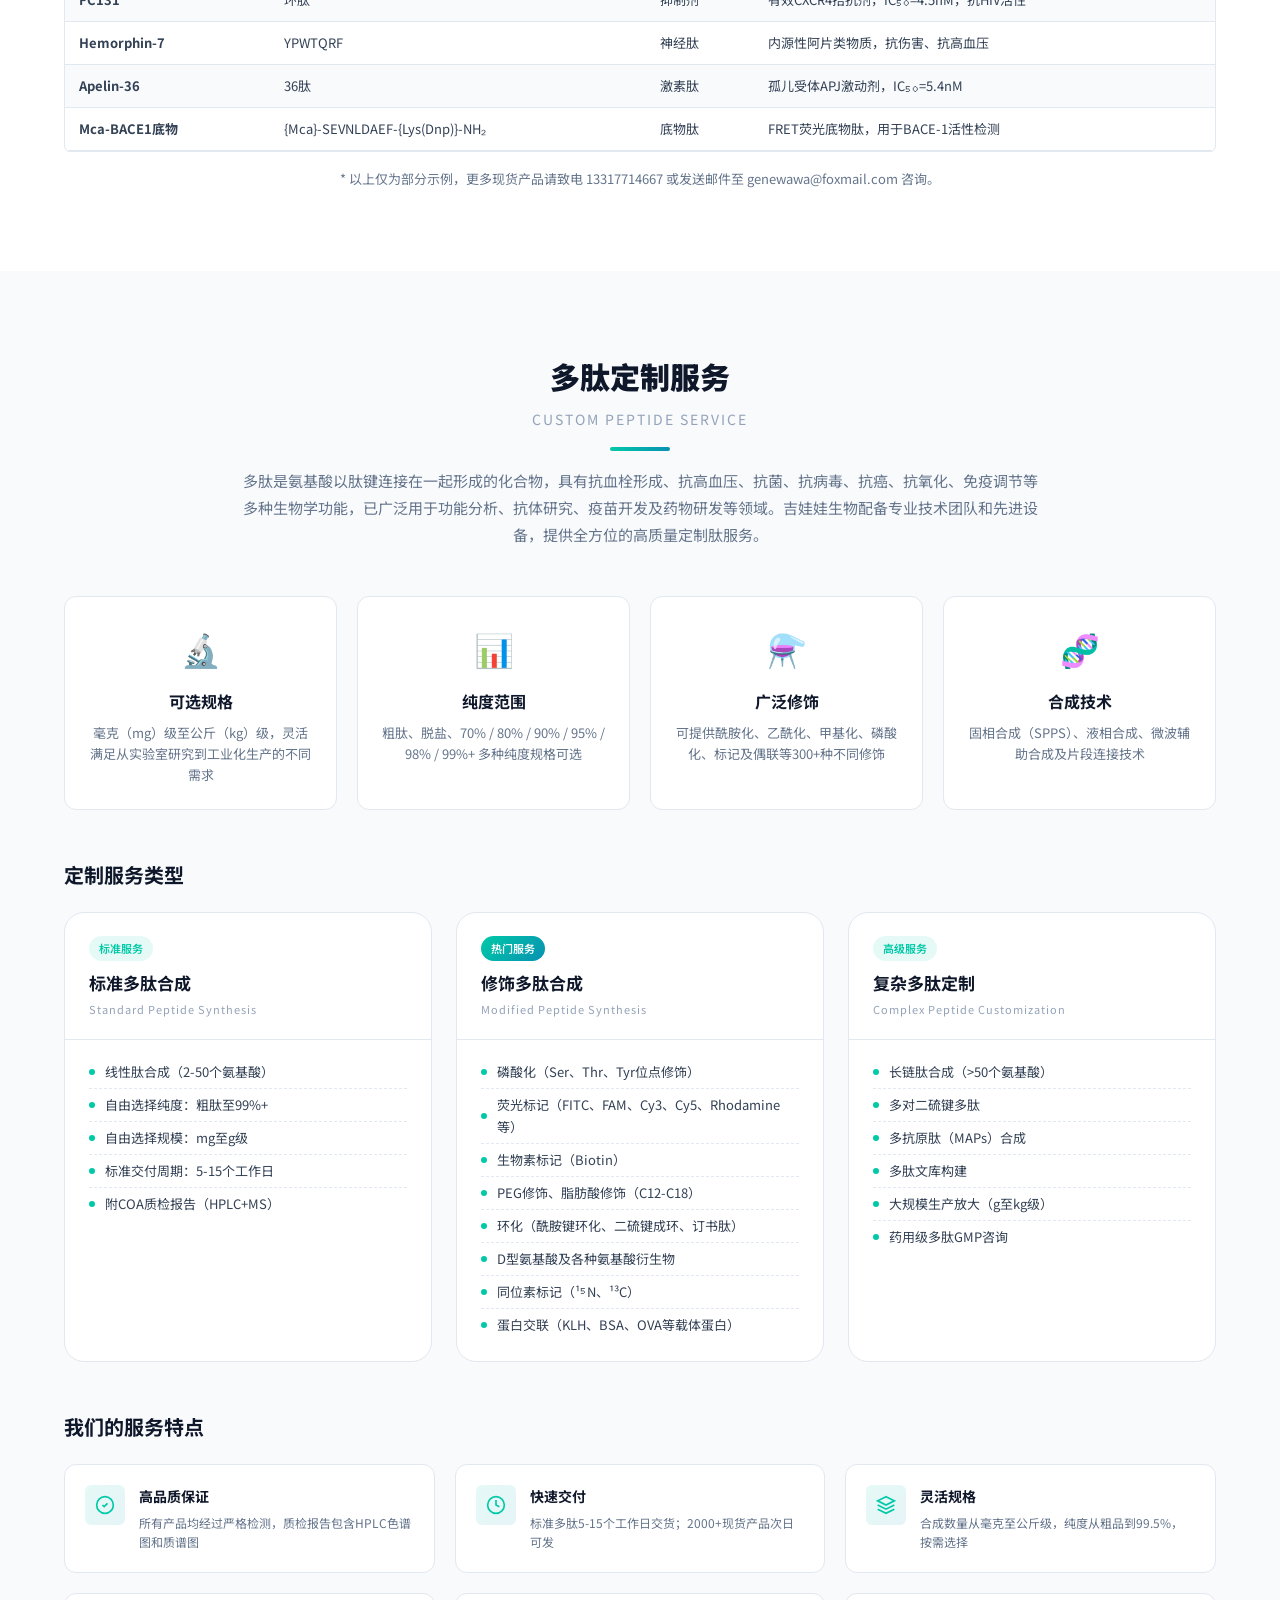
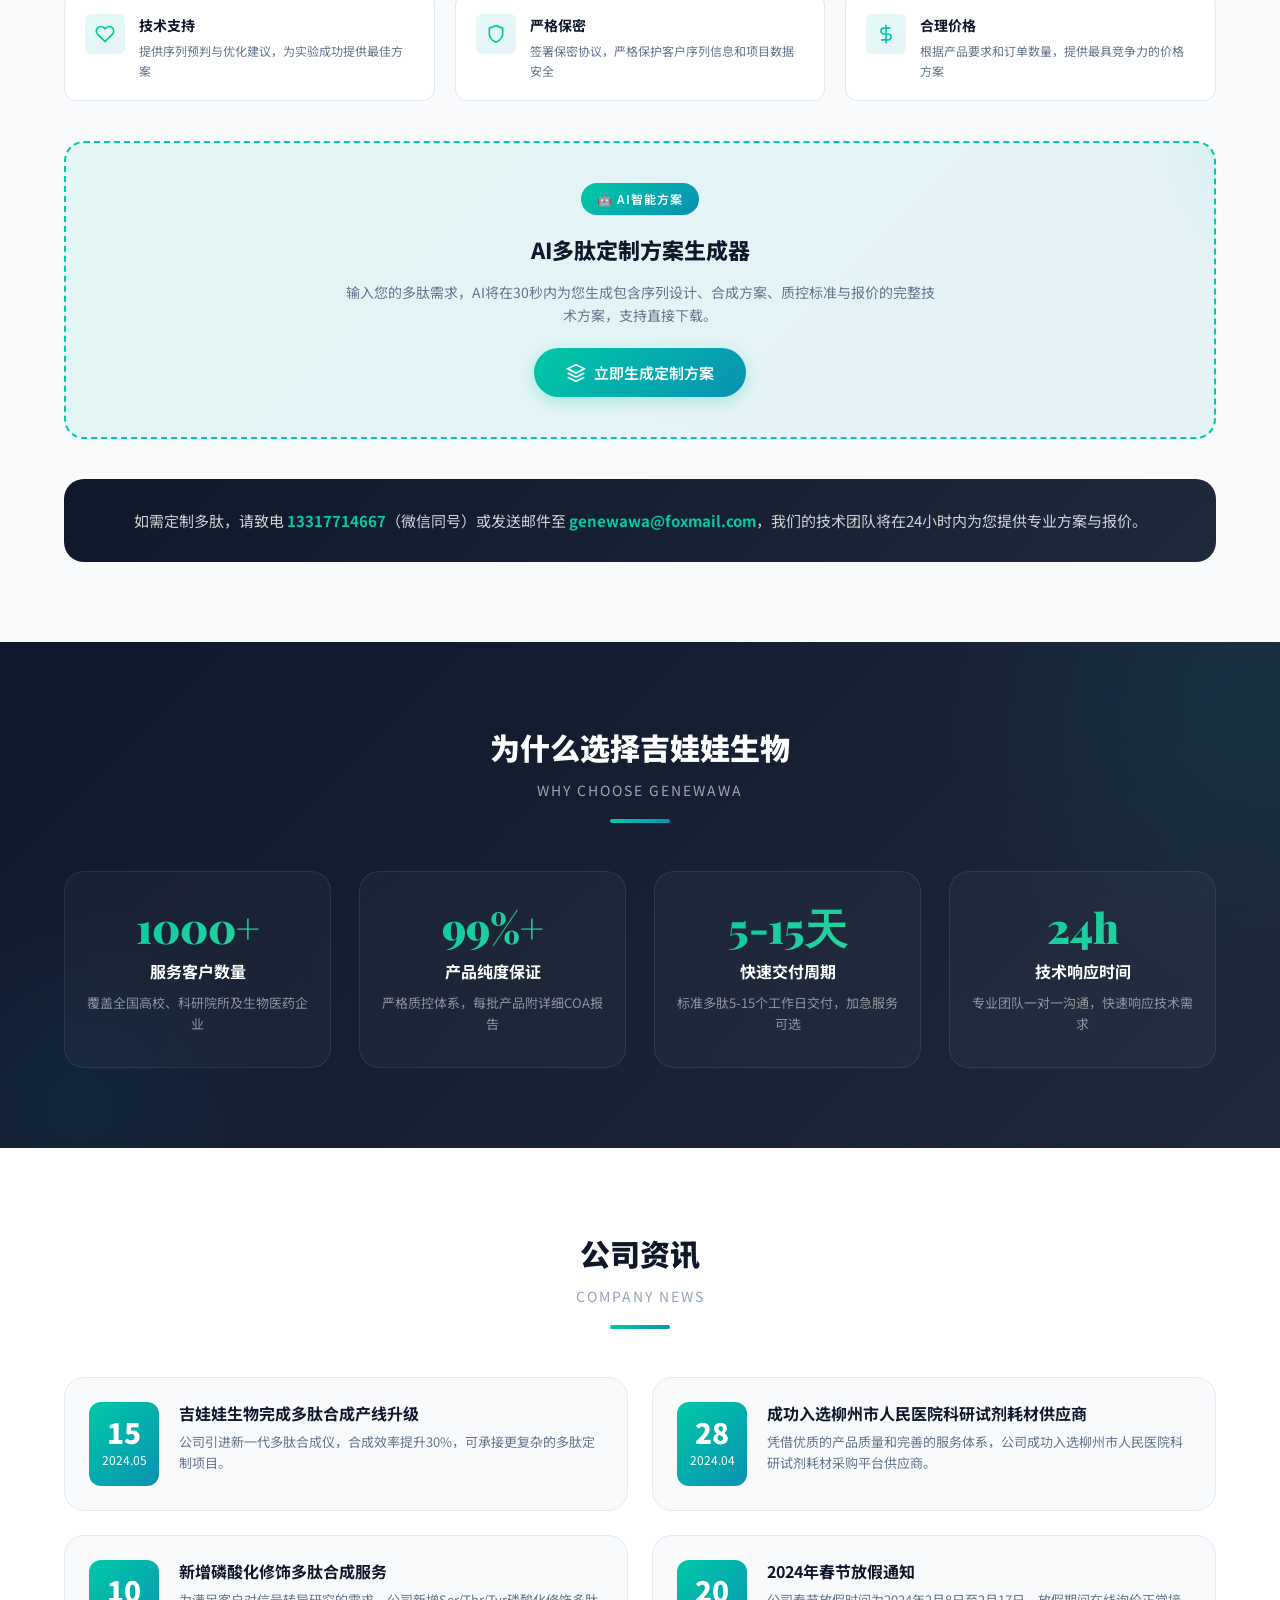
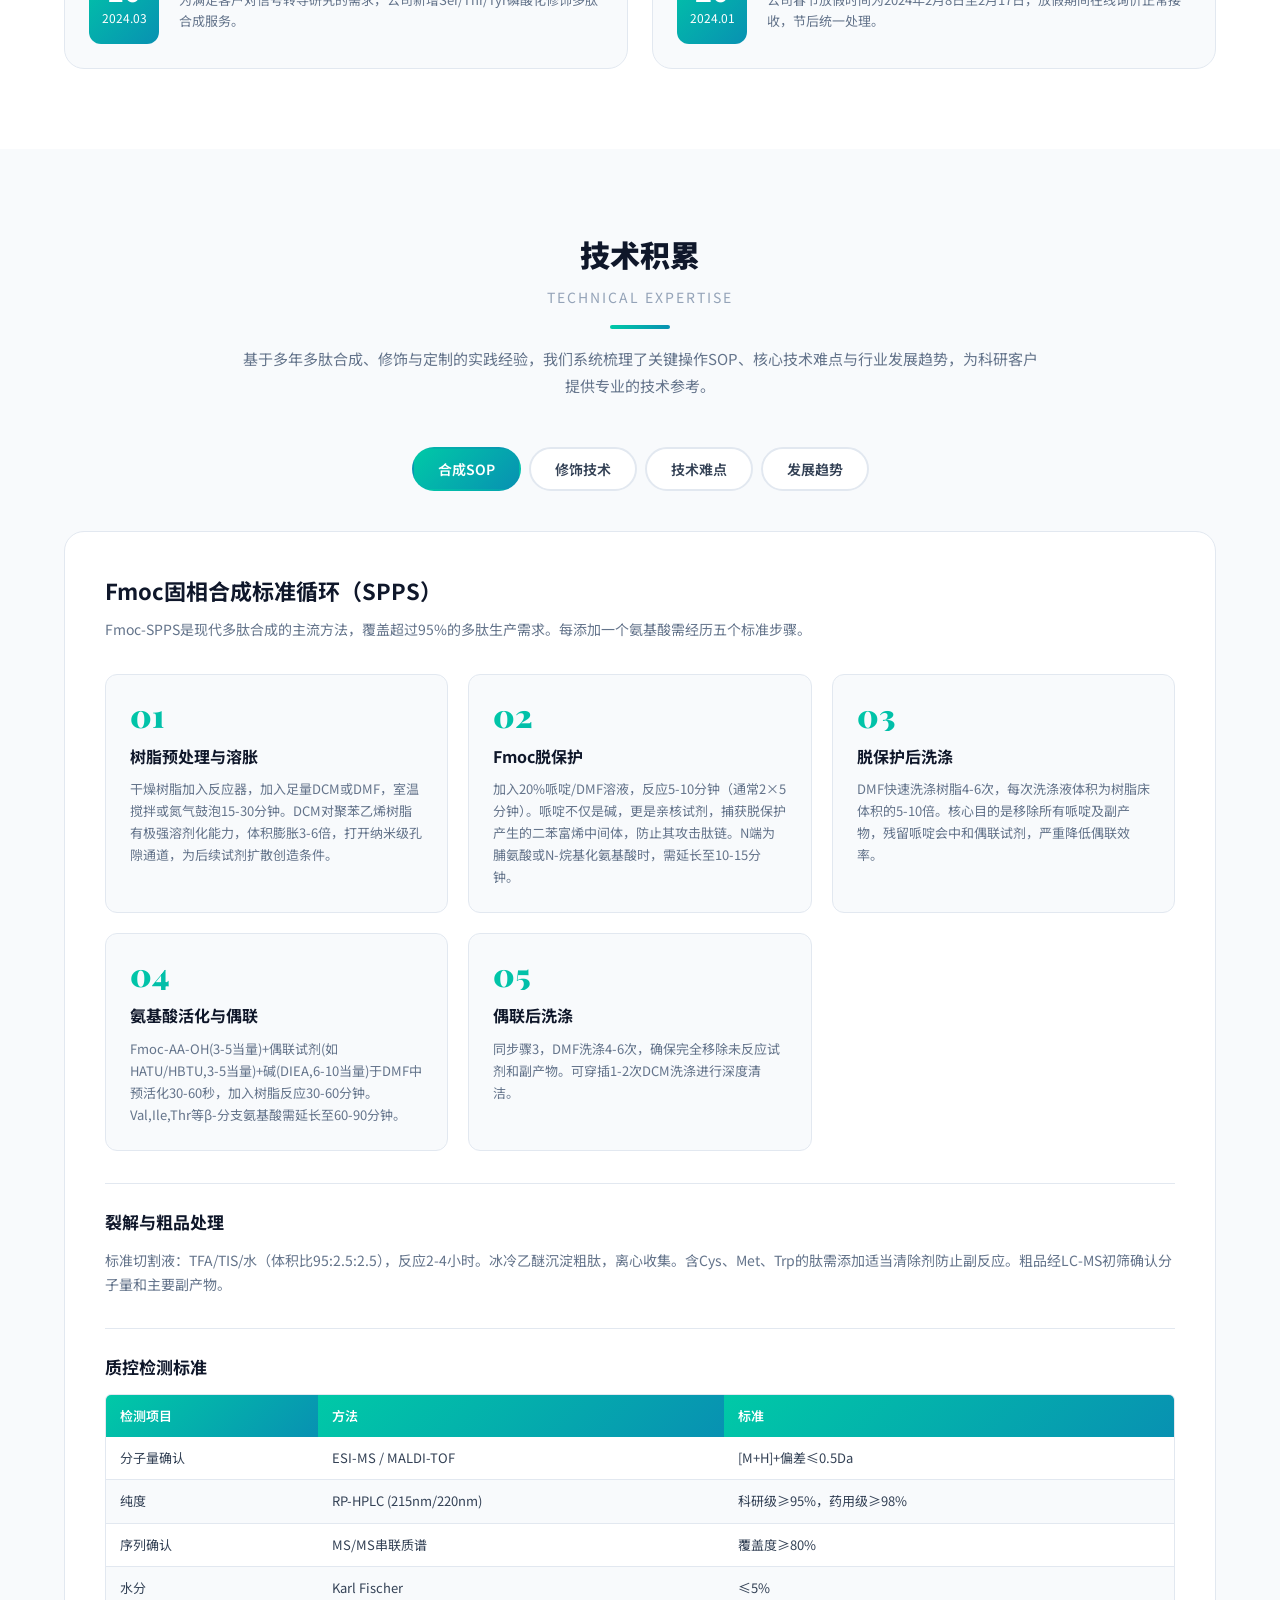
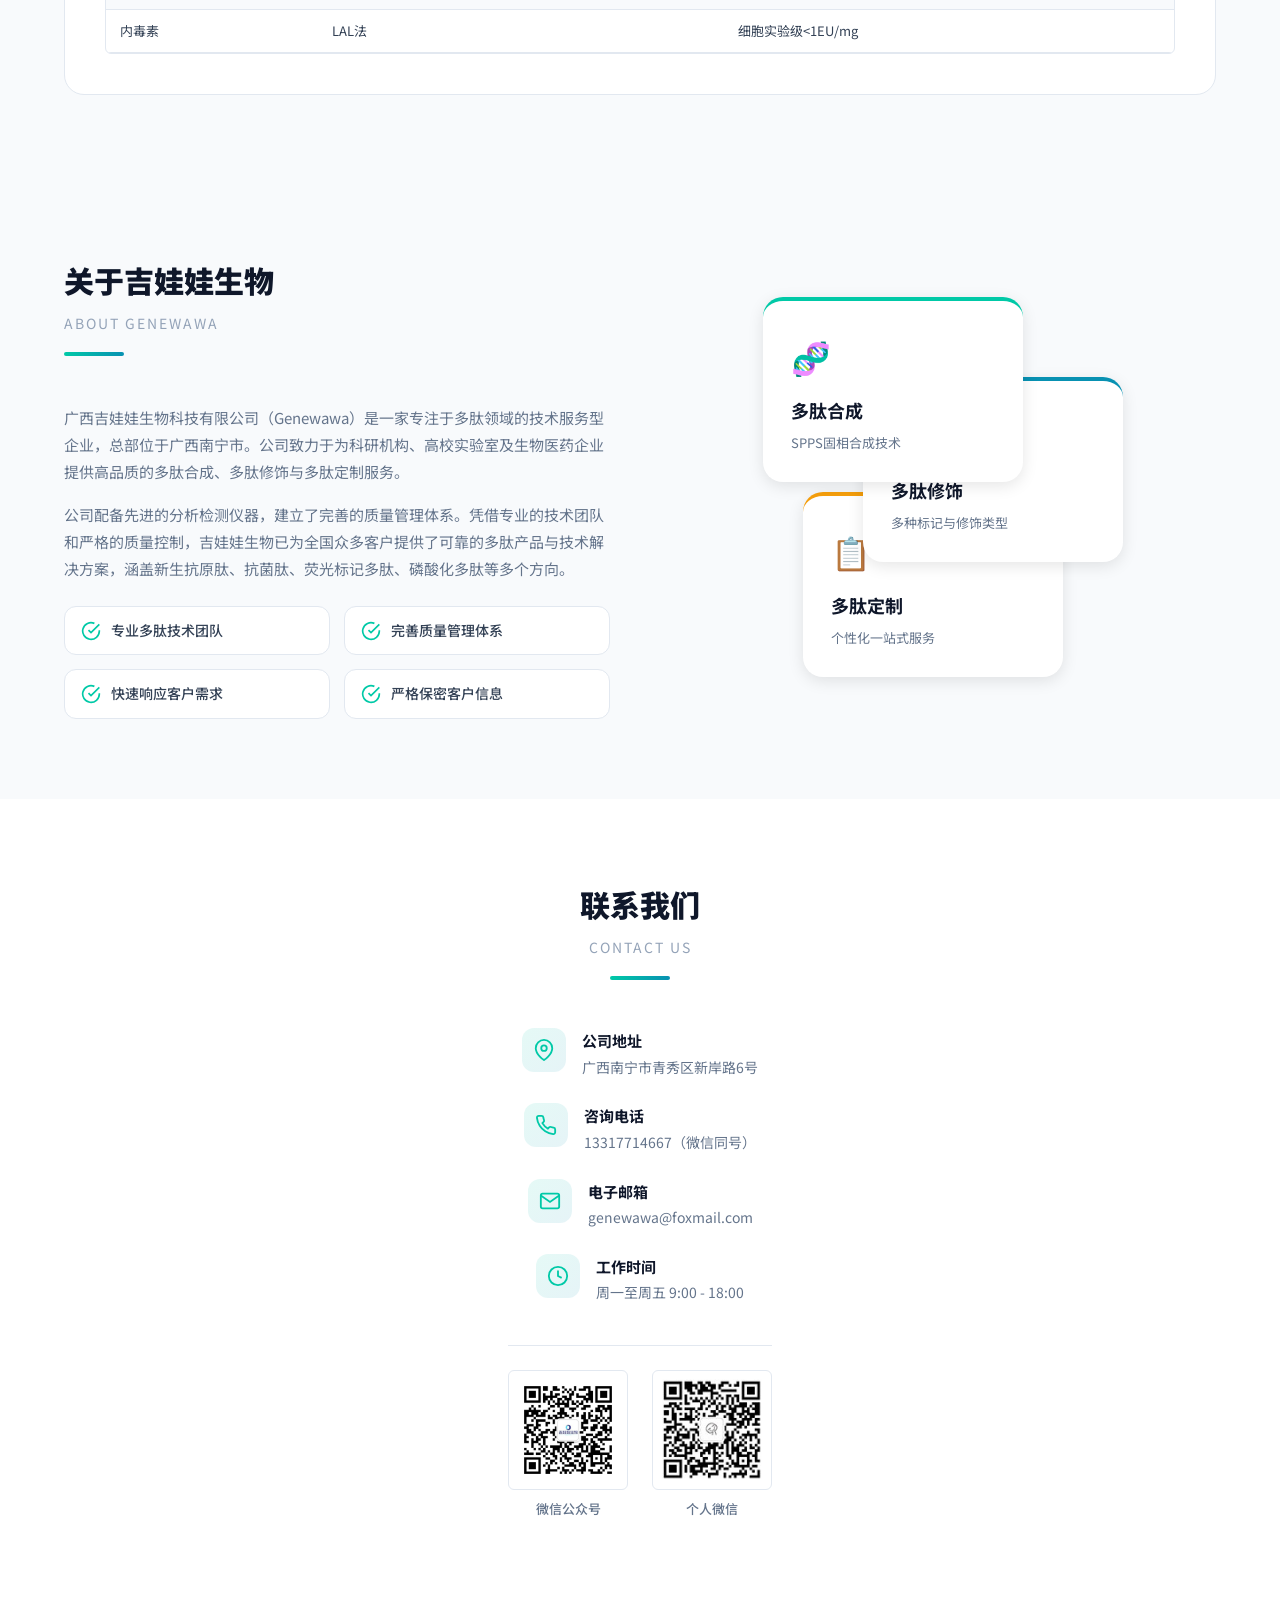
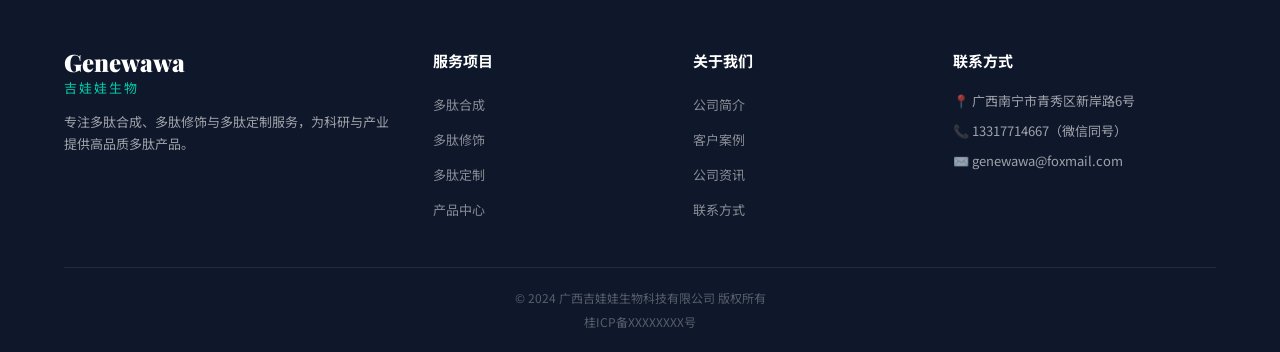
==== commit 9102b068: "Add AI peptide plan generator with AGENS API integration" ====
--- a/index.html
+++ b/index.html
@@ -767,6 +767,21 @@
                 </div>
             </div>
 
+            <!-- AI Custom Plan Generator -->
+            <div class="ai-plan-section">
+                <div class="ai-plan-badge">🤖 AI智能方案</div>
+                <h3>AI多肽定制方案生成器</h3>
+                <p>输入您的多肽需求，AI将在30秒内为您生成包含序列设计、合成方案、质控标准与报价的完整技术方案，支持直接下载。</p>
+                <button class="ai-plan-btn" id="aiPlanBtn">
+                    <svg viewBox="0 0 24 24" fill="none" stroke="currentColor" stroke-width="2" width="20" height="20">
+                        <path d="M12 2L2 7l10 5 10-5-10-5z"/>
+                        <path d="M2 17l10 5 10-5"/>
+                        <path d="M2 12l10 5 10-5"/>
+                    </svg>
+                    <span>立即生成定制方案</span>
+                </button>
+            </div>
+
             <div class="cs-cta">
                 <p>如需定制多肽，请致电 <strong>13317714667</strong>（微信同号）或发送邮件至 <strong>genewawa@foxmail.com</strong>，我们的技术团队将在24小时内为您提供专业方案与报价。</p>
             </div>
@@ -1321,6 +1336,88 @@
         </div>
     </div>
 
+    <!-- AI Plan Modal -->
+    <div class="ai-modal-overlay" id="aiModalOverlay">
+        <div class="ai-modal">
+            <div class="ai-modal-header">
+                <h3>🧬 AI多肽定制方案生成器</h3>
+                <button class="ai-modal-close" id="aiModalClose">&times;</button>
+            </div>
+            <div class="ai-modal-body">
+                <!-- Step 1: Input Form -->
+                <div class="ai-step" id="aiStepInput">
+                    <div class="ai-form">
+                        <div class="form-group">
+                            <label>需求描述 <span class="required">*</span></label>
+                            <textarea id="aiDesc" placeholder="请详细描述您的多肽需求，例如：&#10;- 多肽序列（如有）：Gly-Ala-Leu-Ser-Lys-Tyr-Val-Phe&#10;- 需求量：10mg&#10;- 纯度要求：95%以上&#10;- 修饰需求：N端FITC标记，C端酰胺化&#10;- 用途：细胞成像实验&#10;- 特殊要求：无" rows="5"></textarea>
+                        </div>
+                        <div class="form-row-ai">
+                            <div class="form-group">
+                                <label>联系人姓名</label>
+                                <input type="text" id="aiName" placeholder="您的姓名">
+                            </div>
+                            <div class="form-group">
+                                <label>联系电话</label>
+                                <input type="text" id="aiPhone" placeholder="133xxxxxxxx">
+                            </div>
+                        </div>
+                        <div class="form-group">
+                            <label>电子邮箱</label>
+                            <input type="email" id="aiEmail" placeholder="example@email.com">
+                        </div>
+                        <div class="ai-form-tips">
+                            <p>💡 提示：描述越详细，AI生成的方案越精准。建议包含序列、长度、修饰、纯度、数量、用途等信息。</p>
+                        </div>
+                        <button class="ai-generate-btn" id="aiGenerateBtn">
+                            <span class="btn-text">生成方案</span>
+                            <span class="btn-loading" style="display:none;">
+                                <svg class="spin" viewBox="0 0 24 24" fill="none" stroke="currentColor" stroke-width="2"><path d="M12 2v4m0 12v4M4.93 4.93l2.83 2.83m8.48 8.48l2.83 2.83M2 12h4m12 0h4M4.93 19.07l2.83-2.83m8.48-8.48l2.83-2.83"/></svg>
+                                AI正在分析并生成方案...
+                            </span>
+                        </button>
+                    </div>
+                </div>
+
+                <!-- Step 2: Loading -->
+                <div class="ai-step" id="aiStepLoading" style="display:none;">
+                    <div class="ai-loading-center">
+                        <div class="ai-loading-spinner"></div>
+                        <h4>AI正在生成专业多肽设计方案</h4>
+                        <p id="aiLoadingText">正在分析需求...</p>
+                        <div class="ai-progress-bar">
+                            <div class="ai-progress-fill" id="aiProgressFill"></div>
+                        </div>
+                    </div>
+                </div>
+
+                <!-- Step 3: Result Preview -->
+                <div class="ai-step" id="aiStepResult" style="display:none;">
+                    <div class="ai-result-header">
+                        <h4>📋 方案预览</h4>
+                        <div class="ai-result-actions">
+                            <button class="ai-action-btn secondary" id="aiRegenerateBtn">重新生成</button>
+                            <button class="ai-action-btn primary" id="aiDownloadBtn">
+                                <svg viewBox="0 0 24 24" fill="none" stroke="currentColor" stroke-width="2" width="16" height="16"><path d="M21 15v4a2 2 0 01-2 2H5a2 2 0 01-2-2v-4"/><polyline points="7 10 12 15 17 10"/><line x1="12" y1="15" x2="12" y2="3"/></svg>
+                                下载方案
+                            </button>
+                        </div>
+                    </div>
+                    <div class="ai-result-content" id="aiResultContent"></div>
+                </div>
+
+                <!-- Step 4: Error -->
+                <div class="ai-step" id="aiStepError" style="display:none;">
+                    <div class="ai-error-center">
+                        <div class="ai-error-icon">⚠️</div>
+                        <h4>生成失败</h4>
+                        <p id="aiErrorText">请检查网络连接后重试</p>
+                        <button class="ai-action-btn primary" id="aiRetryBtn">重试</button>
+                    </div>
+                </div>
+            </div>
+        </div>
+    </div>
+
     <!-- Back to Top -->
     <button class="back-to-top" id="backToTop" aria-label="回到顶部">
         <svg viewBox="0 0 24 24" fill="none" stroke="currentColor" stroke-width="2"><polyline points="18 15 12 9 6 15"/></svg>
--- a/style.css
+++ b/style.css
@@ -2517,6 +2517,486 @@
     color: var(--text-light);
 }
 
+/* --- AI Plan Section --- */
+.ai-plan-section {
+    text-align: center;
+    padding: 40px;
+    background: linear-gradient(135deg, rgba(0,201,167,0.08) 0%, rgba(8,145,178,0.08) 100%);
+    border: 2px dashed var(--primary);
+    border-radius: var(--radius-lg);
+    margin-bottom: 40px;
+    position: relative;
+    overflow: hidden;
+}
+
+.ai-plan-section::before {
+    content: '';
+    position: absolute;
+    top: -50%;
+    right: -20%;
+    width: 300px;
+    height: 300px;
+    background: radial-gradient(circle, rgba(0,201,167,0.1) 0%, transparent 70%);
+    border-radius: 50%;
+}
+
+.ai-plan-badge {
+    display: inline-block;
+    padding: 6px 16px;
+    background: linear-gradient(135deg, var(--primary), var(--secondary));
+    color: white;
+    font-size: 12px;
+    font-weight: 600;
+    border-radius: var(--radius-xl);
+    margin-bottom: 16px;
+    letter-spacing: 1px;
+}
+
+.ai-plan-section h3 {
+    font-size: 22px;
+    font-weight: 800;
+    color: var(--dark);
+    margin-bottom: 12px;
+}
+
+.ai-plan-section > p {
+    font-size: 14px;
+    color: var(--text-light);
+    line-height: 1.7;
+    max-width: 600px;
+    margin: 0 auto 20px;
+}
+
+.ai-plan-btn {
+    display: inline-flex;
+    align-items: center;
+    gap: 8px;
+    padding: 14px 32px;
+    background: linear-gradient(135deg, var(--primary), var(--secondary));
+    color: white;
+    font-size: 15px;
+    font-weight: 600;
+    border: none;
+    border-radius: var(--radius-xl);
+    cursor: pointer;
+    transition: all var(--transition);
+    box-shadow: 0 4px 16px rgba(0,201,167,0.3);
+    font-family: var(--font-cn);
+}
+
+.ai-plan-btn:hover {
+    transform: translateY(-2px);
+    box-shadow: 0 8px 24px rgba(0,201,167,0.4);
+}
+
+.ai-plan-btn svg {
+    transition: transform var(--transition);
+}
+
+.ai-plan-btn:hover svg {
+    transform: rotate(15deg);
+}
+
+/* --- AI Modal --- */
+.ai-modal-overlay {
+    position: fixed;
+    inset: 0;
+    background: rgba(15, 23, 42, 0.6);
+    backdrop-filter: blur(8px);
+    z-index: 10000;
+    display: flex;
+    align-items: center;
+    justify-content: center;
+    padding: 20px;
+    opacity: 0;
+    visibility: hidden;
+    transition: all 0.3s ease;
+}
+
+.ai-modal-overlay.active {
+    opacity: 1;
+    visibility: visible;
+}
+
+.ai-modal {
+    background: var(--bg);
+    border-radius: var(--radius-lg);
+    width: 100%;
+    max-width: 720px;
+    max-height: 90vh;
+    overflow: hidden;
+    display: flex;
+    flex-direction: column;
+    box-shadow: var(--shadow-xl);
+    transform: scale(0.95) translateY(20px);
+    transition: transform 0.3s ease;
+}
+
+.ai-modal-overlay.active .ai-modal {
+    transform: scale(1) translateY(0);
+}
+
+.ai-modal-header {
+    display: flex;
+    align-items: center;
+    justify-content: space-between;
+    padding: 20px 24px;
+    border-bottom: 1px solid var(--border);
+    background: linear-gradient(135deg, var(--dark) 0%, var(--dark-light) 100%);
+}
+
+.ai-modal-header h3 {
+    font-size: 18px;
+    font-weight: 700;
+    color: white;
+    margin: 0;
+}
+
+.ai-modal-close {
+    width: 32px;
+    height: 32px;
+    background: rgba(255,255,255,0.1);
+    border: none;
+    border-radius: 50%;
+    color: white;
+    font-size: 20px;
+    cursor: pointer;
+    display: flex;
+    align-items: center;
+    justify-content: center;
+    transition: all var(--transition);
+}
+
+.ai-modal-close:hover {
+    background: rgba(255,255,255,0.2);
+}
+
+.ai-modal-body {
+    flex: 1;
+    overflow-y: auto;
+    padding: 24px;
+}
+
+/* AI Form */
+.ai-form .form-group {
+    margin-bottom: 16px;
+}
+
+.ai-form label {
+    display: block;
+    font-size: 14px;
+    font-weight: 600;
+    color: var(--dark);
+    margin-bottom: 6px;
+}
+
+.ai-form .required {
+    color: #EF4444;
+}
+
+.ai-form input,
+.ai-form textarea {
+    width: 100%;
+    padding: 12px 16px;
+    border: 1px solid var(--border);
+    border-radius: var(--radius-sm);
+    font-size: 14px;
+    font-family: var(--font-cn);
+    color: var(--text);
+    background: var(--bg);
+    transition: all var(--transition);
+    outline: none;
+}
+
+.ai-form input:focus,
+.ai-form textarea:focus {
+    border-color: var(--primary);
+    box-shadow: 0 0 0 3px rgba(0,201,167,0.1);
+}
+
+.ai-form textarea {
+    resize: vertical;
+    min-height: 120px;
+    line-height: 1.7;
+}
+
+.form-row-ai {
+    display: grid;
+    grid-template-columns: 1fr 1fr;
+    gap: 12px;
+}
+
+.ai-form-tips {
+    background: rgba(0,201,167,0.06);
+    border: 1px solid rgba(0,201,167,0.15);
+    border-radius: var(--radius-sm);
+    padding: 12px 16px;
+    margin-bottom: 20px;
+}
+
+.ai-form-tips p {
+    font-size: 13px;
+    color: var(--text-light);
+    margin: 0;
+    line-height: 1.6;
+}
+
+.ai-generate-btn {
+    width: 100%;
+    padding: 14px;
+    background: linear-gradient(135deg, var(--primary), var(--secondary));
+    color: white;
+    border: none;
+    border-radius: var(--radius-md);
+    font-size: 15px;
+    font-weight: 600;
+    font-family: var(--font-cn);
+    cursor: pointer;
+    transition: all var(--transition);
+    display: flex;
+    align-items: center;
+    justify-content: center;
+    gap: 8px;
+}
+
+.ai-generate-btn:hover {
+    opacity: 0.9;
+    transform: translateY(-1px);
+    box-shadow: 0 4px 16px rgba(0,201,167,0.3);
+}
+
+.ai-generate-btn:disabled {
+    opacity: 0.7;
+    cursor: not-allowed;
+}
+
+.btn-loading {
+    display: flex;
+    align-items: center;
+    justify-content: center;
+    gap: 8px;
+}
+
+.btn-loading .spin {
+    animation: spin 1s linear infinite;
+    width: 18px;
+    height: 18px;
+}
+
+@keyframes spin {
+    from { transform: rotate(0deg); }
+    to { transform: rotate(360deg); }
+}
+
+/* AI Loading */
+.ai-loading-center {
+    text-align: center;
+    padding: 40px 20px;
+}
+
+.ai-loading-spinner {
+    width: 56px;
+    height: 56px;
+    border: 3px solid var(--border);
+    border-top-color: var(--primary);
+    border-radius: 50%;
+    animation: spin 0.8s linear infinite;
+    margin: 0 auto 20px;
+}
+
+.ai-loading-center h4 {
+    font-size: 18px;
+    font-weight: 700;
+    color: var(--dark);
+    margin-bottom: 8px;
+}
+
+.ai-loading-center > p {
+    font-size: 14px;
+    color: var(--text-light);
+    margin-bottom: 24px;
+}
+
+.ai-progress-bar {
+    width: 100%;
+    max-width: 320px;
+    height: 6px;
+    background: var(--border);
+    border-radius: 3px;
+    margin: 0 auto;
+    overflow: hidden;
+}
+
+.ai-progress-fill {
+    height: 100%;
+    background: linear-gradient(90deg, var(--primary), var(--secondary));
+    border-radius: 3px;
+    width: 0%;
+    transition: width 0.5s ease;
+}
+
+/* AI Result */
+.ai-result-header {
+    display: flex;
+    align-items: center;
+    justify-content: space-between;
+    margin-bottom: 16px;
+    flex-wrap: wrap;
+    gap: 12px;
+}
+
+.ai-result-header h4 {
+    font-size: 16px;
+    font-weight: 700;
+    color: var(--dark);
+    margin: 0;
+}
+
+.ai-result-actions {
+    display: flex;
+    gap: 8px;
+}
+
+.ai-action-btn {
+    display: inline-flex;
+    align-items: center;
+    gap: 6px;
+    padding: 8px 16px;
+    border-radius: var(--radius-sm);
+    font-size: 13px;
+    font-weight: 600;
+    font-family: var(--font-cn);
+    cursor: pointer;
+    transition: all var(--transition);
+    border: none;
+}
+
+.ai-action-btn.primary {
+    background: linear-gradient(135deg, var(--primary), var(--secondary));
+    color: white;
+}
+
+.ai-action-btn.primary:hover {
+    opacity: 0.9;
+    box-shadow: 0 2px 8px rgba(0,201,167,0.3);
+}
+
+.ai-action-btn.secondary {
+    background: var(--bg-light);
+    color: var(--text);
+    border: 1px solid var(--border);
+}
+
+.ai-action-btn.secondary:hover {
+    border-color: var(--primary);
+    color: var(--primary);
+}
+
+.ai-result-content {
+    background: var(--bg-light);
+    border: 1px solid var(--border);
+    border-radius: var(--radius-md);
+    padding: 20px;
+    max-height: 400px;
+    overflow-y: auto;
+    font-size: 14px;
+    line-height: 1.8;
+    color: var(--text);
+}
+
+.ai-result-content h1,
+.ai-result-content h2,
+.ai-result-content h3,
+.ai-result-content h4 {
+    color: var(--dark);
+    margin-top: 16px;
+    margin-bottom: 8px;
+}
+
+.ai-result-content h1 { font-size: 20px; }
+.ai-result-content h2 { font-size: 18px; }
+.ai-result-content h3 { font-size: 16px; }
+.ai-result-content h4 { font-size: 15px; }
+
+.ai-result-content p {
+    margin-bottom: 10px;
+}
+
+.ai-result-content ul,
+.ai-result-content ol {
+    margin-bottom: 10px;
+    padding-left: 20px;
+}
+
+.ai-result-content li {
+    margin-bottom: 4px;
+}
+
+.ai-result-content strong {
+    color: var(--dark);
+}
+
+.ai-result-content table {
+    width: 100%;
+    border-collapse: collapse;
+    margin: 12px 0;
+    font-size: 13px;
+}
+
+.ai-result-content th,
+.ai-result-content td {
+    padding: 8px 10px;
+    border: 1px solid var(--border);
+    text-align: left;
+}
+
+.ai-result-content th {
+    background: linear-gradient(135deg, var(--primary), var(--secondary));
+    color: white;
+    font-weight: 600;
+}
+
+.ai-result-content tr:nth-child(even) {
+    background: rgba(0,201,167,0.03);
+}
+
+/* AI Error */
+.ai-error-center {
+    text-align: center;
+    padding: 40px 20px;
+}
+
+.ai-error-icon {
+    font-size: 48px;
+    margin-bottom: 12px;
+}
+
+.ai-error-center h4 {
+    font-size: 18px;
+    font-weight: 700;
+    color: var(--dark);
+    margin-bottom: 8px;
+}
+
+.ai-error-center > p {
+    font-size: 14px;
+    color: var(--text-light);
+    margin-bottom: 20px;
+}
+
+@media (max-width: 768px) {
+    .form-row-ai {
+        grid-template-columns: 1fr;
+    }
+    .ai-result-header {
+        flex-direction: column;
+        align-items: flex-start;
+    }
+    .ai-plan-section {
+        padding: 24px 16px;
+    }
+}
+
 /* --- Back to Top --- */
 .back-to-top {
     position: fixed;
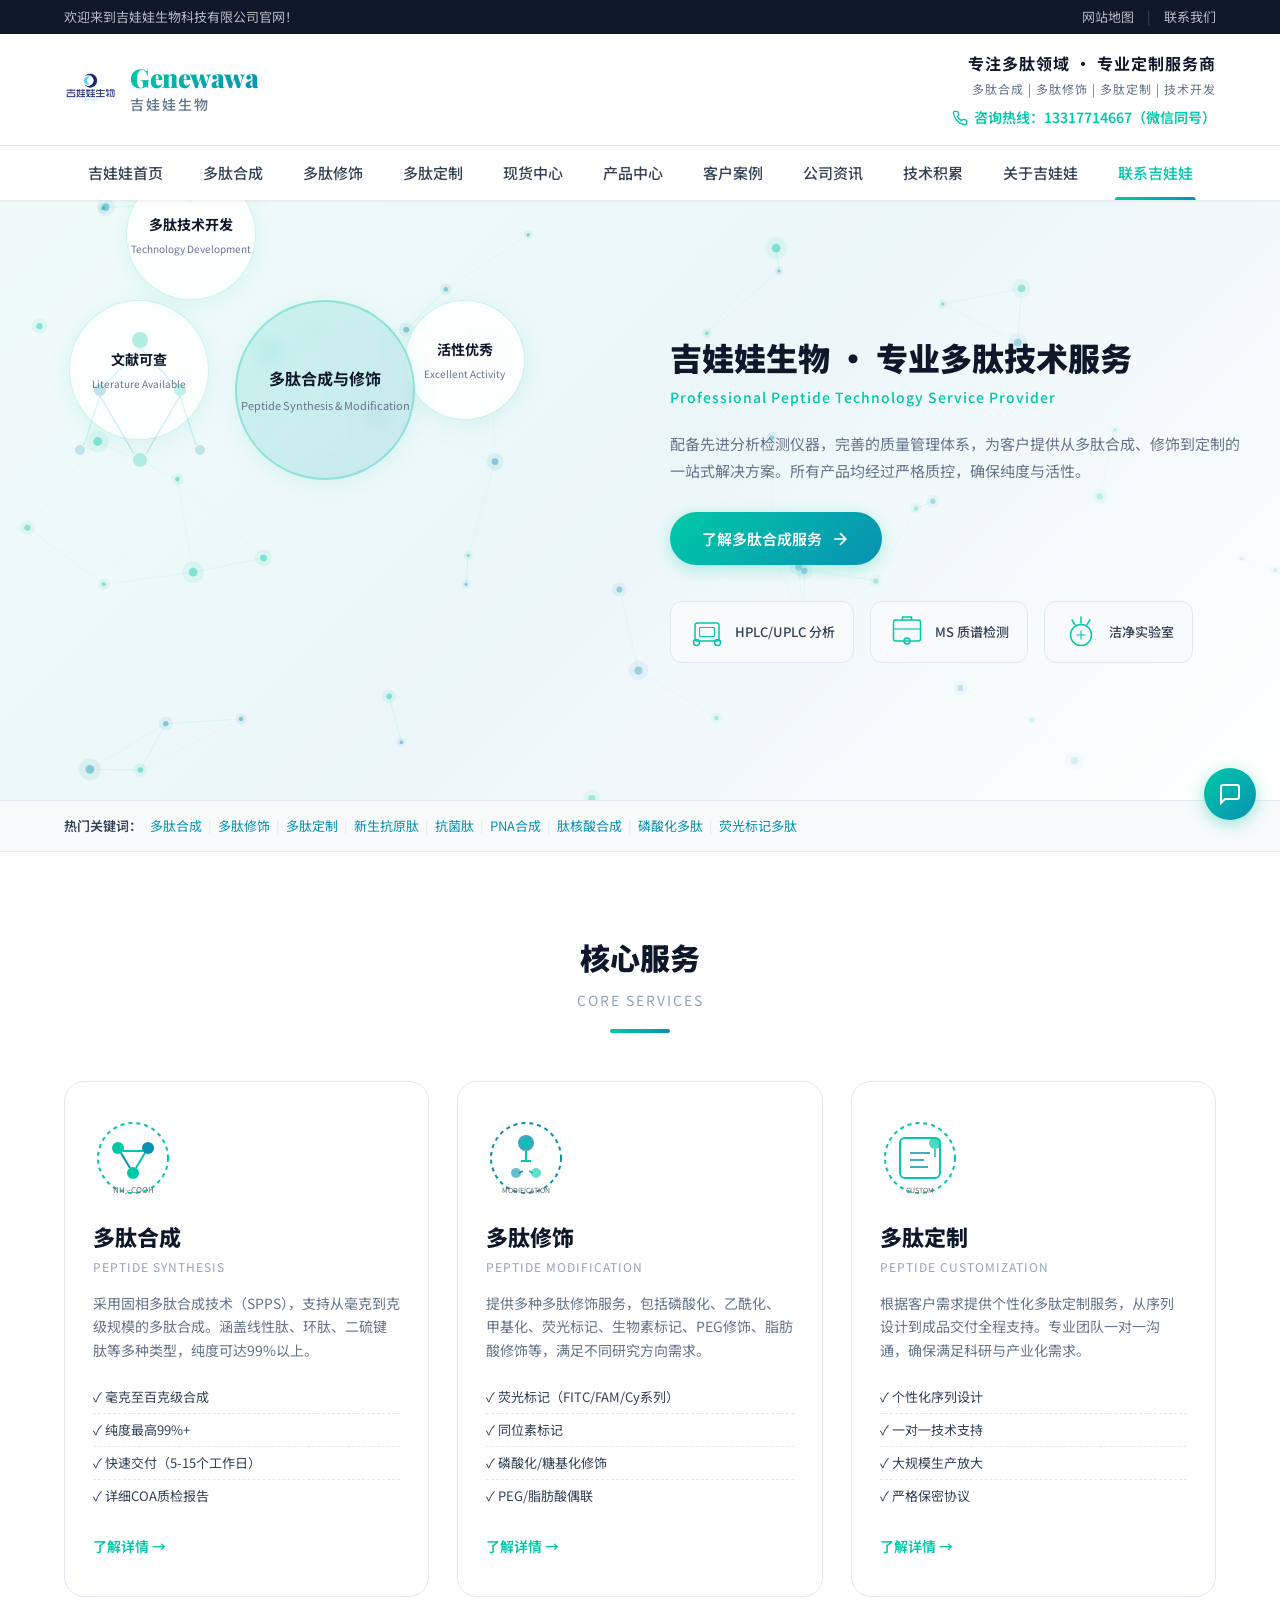
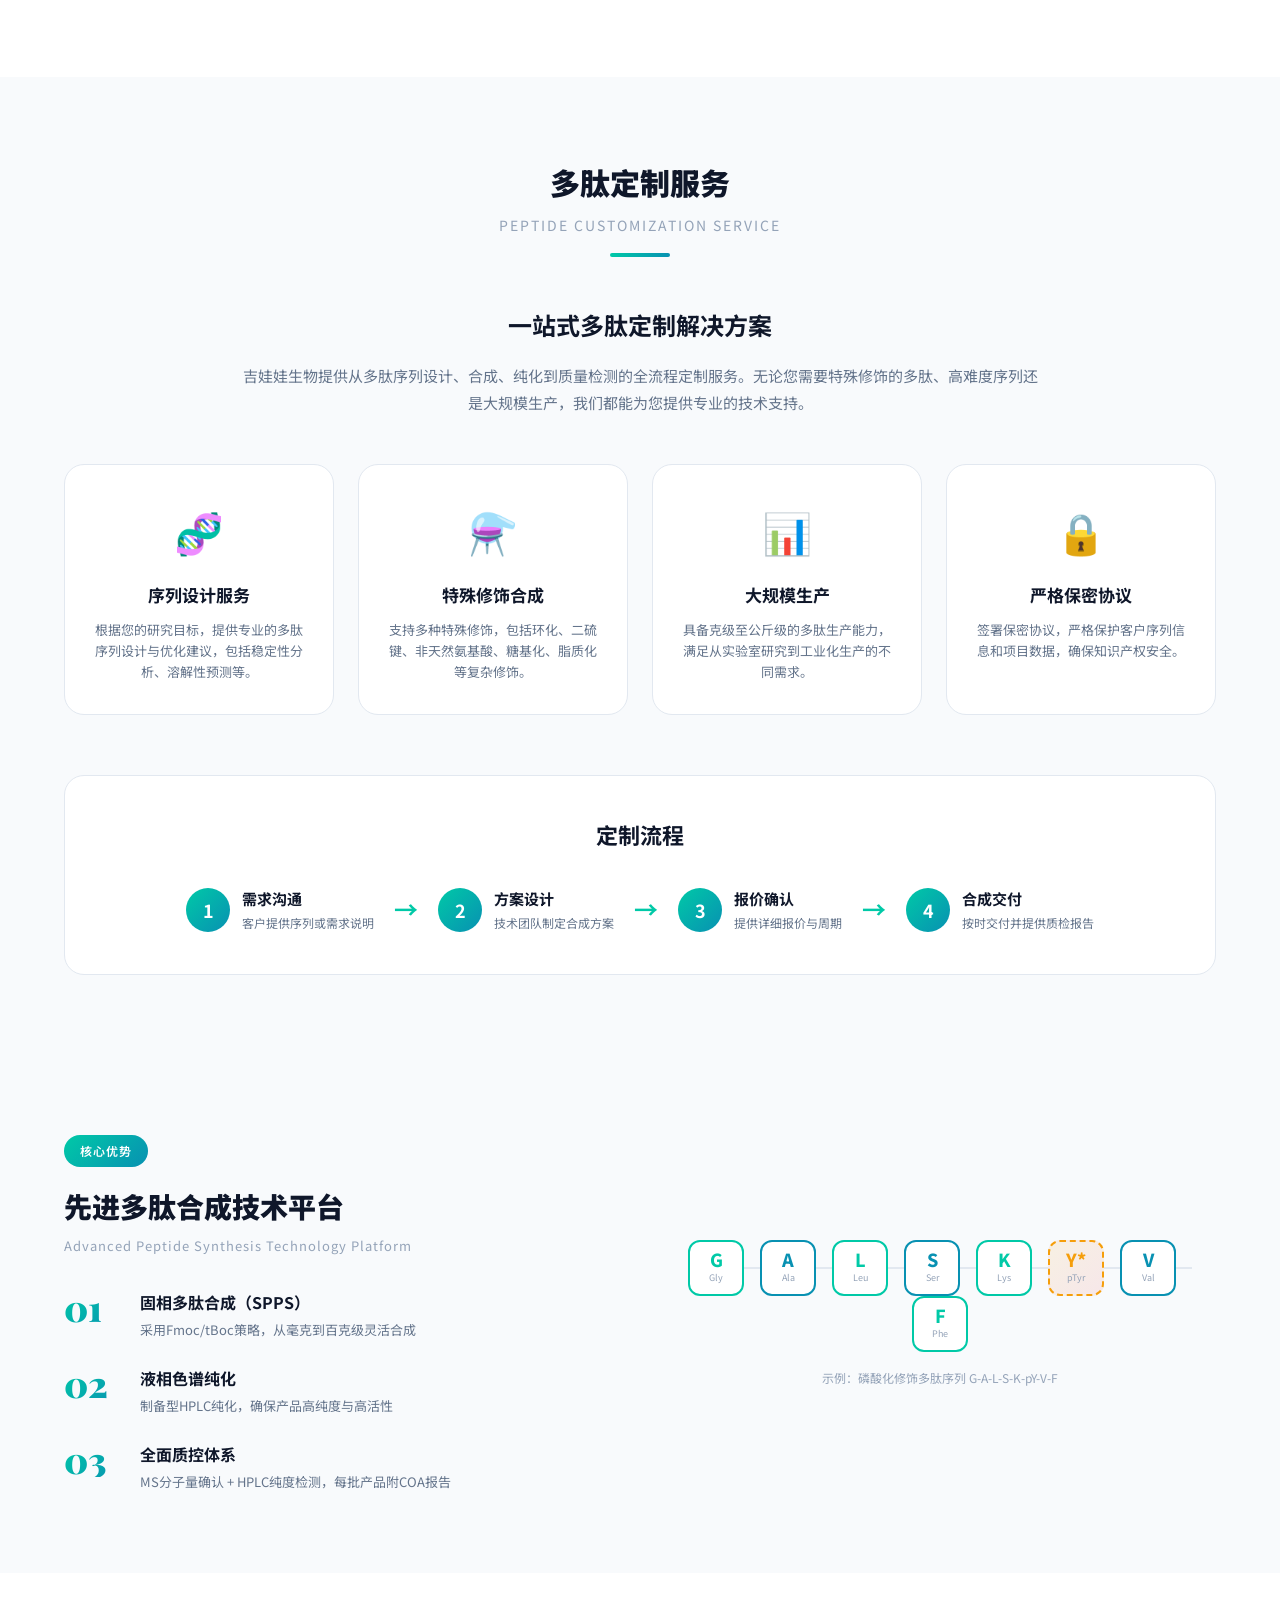
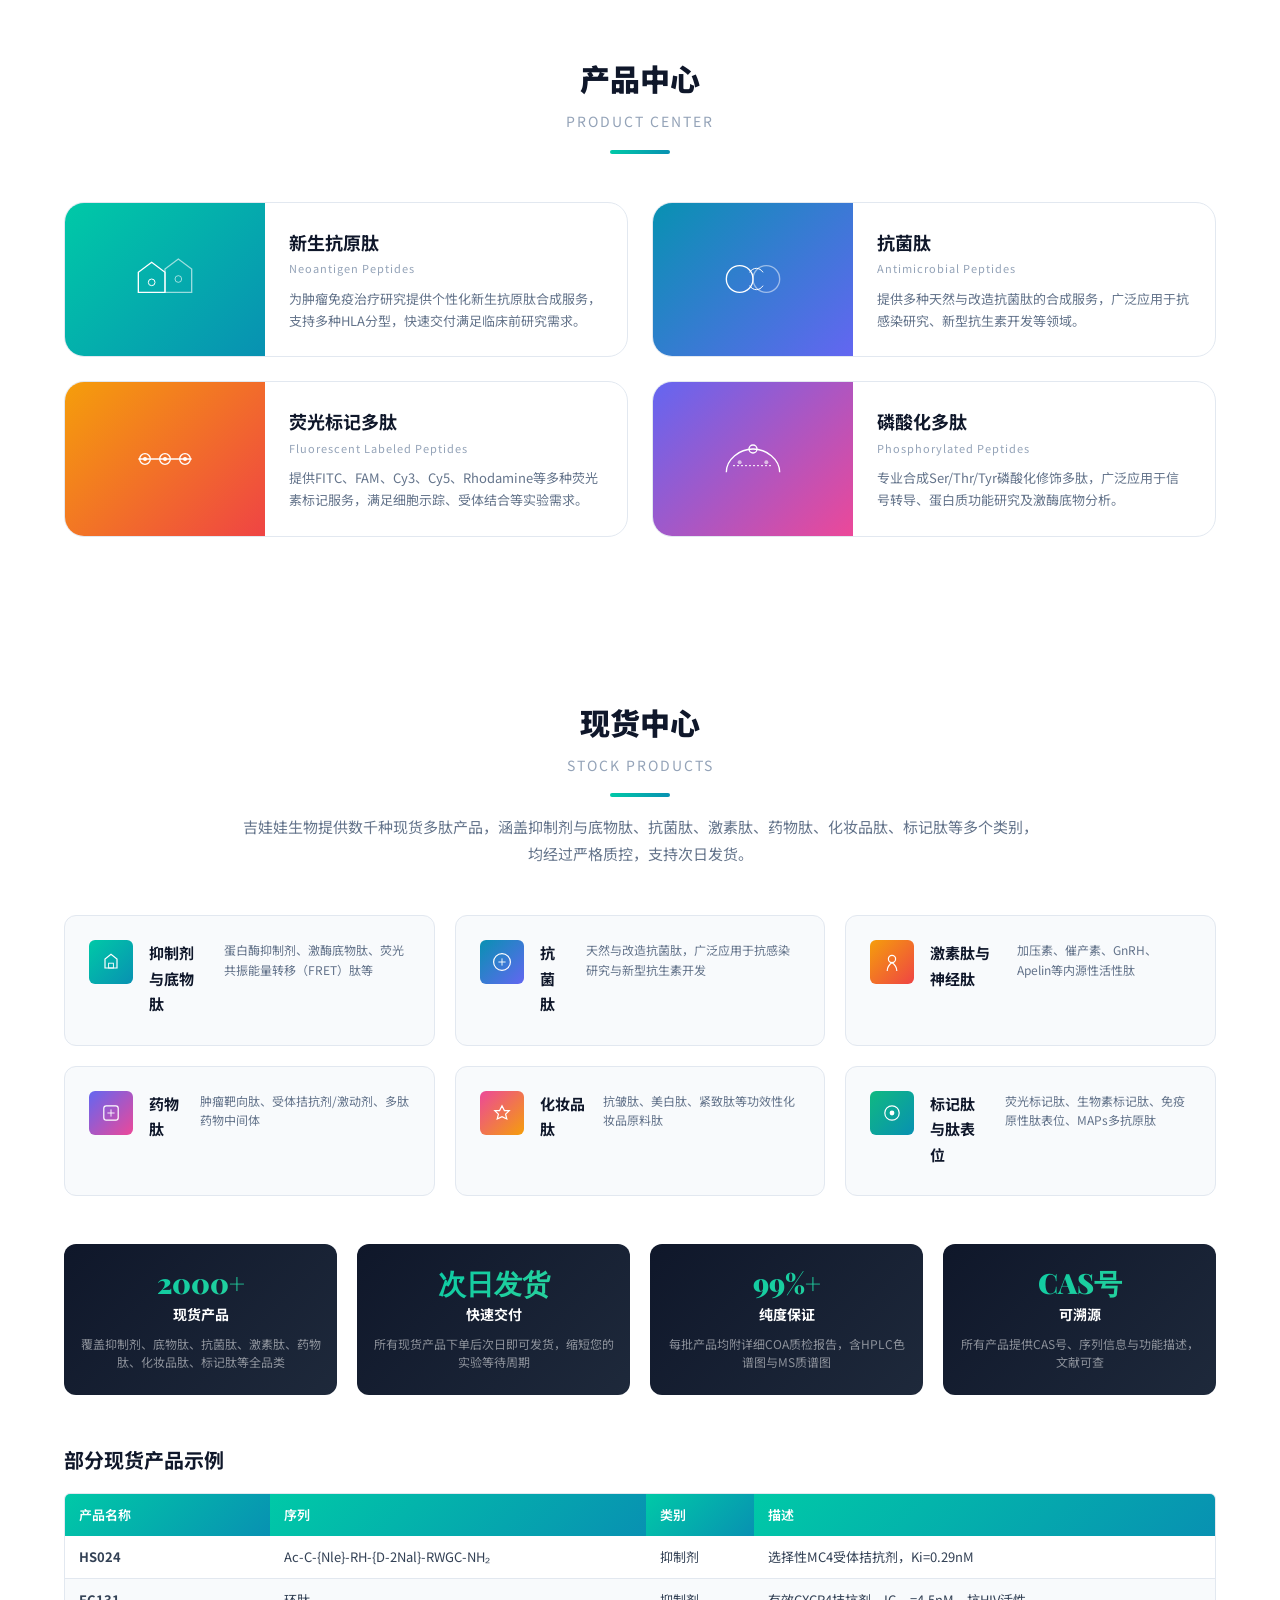
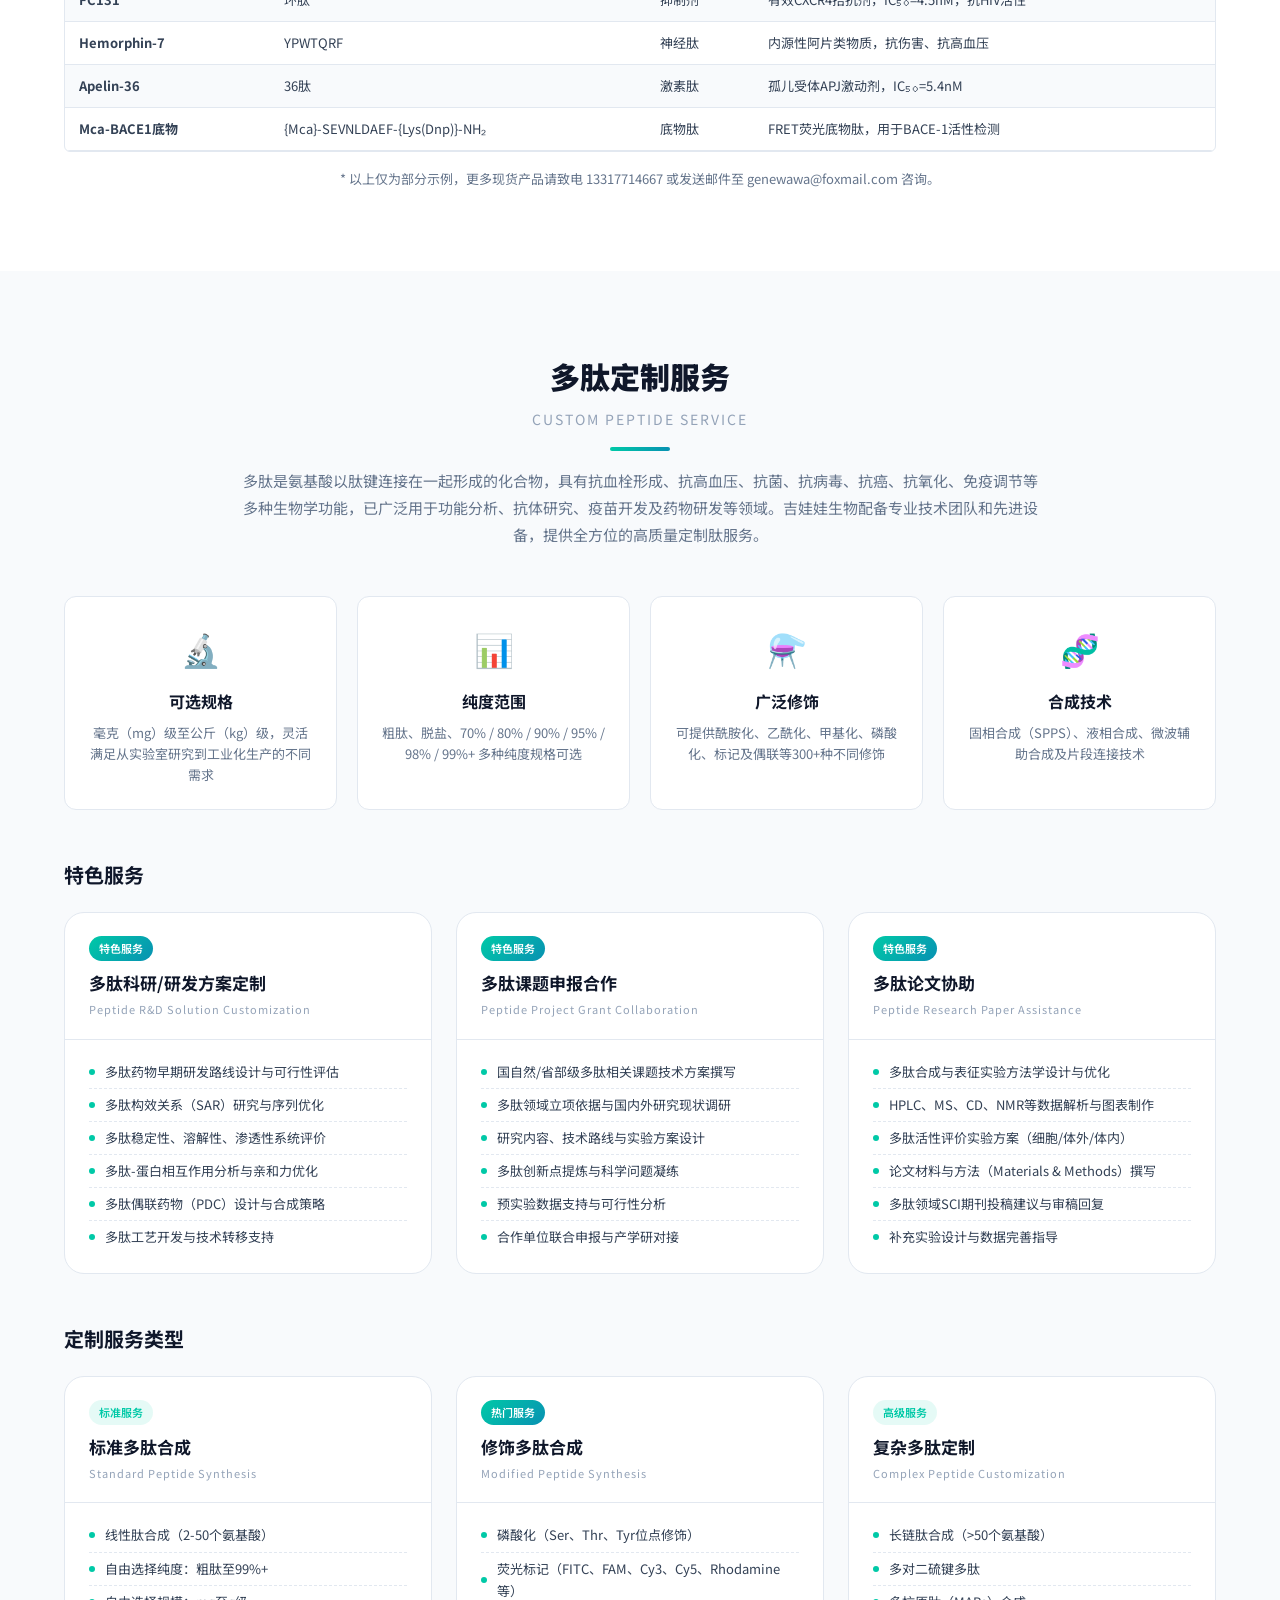
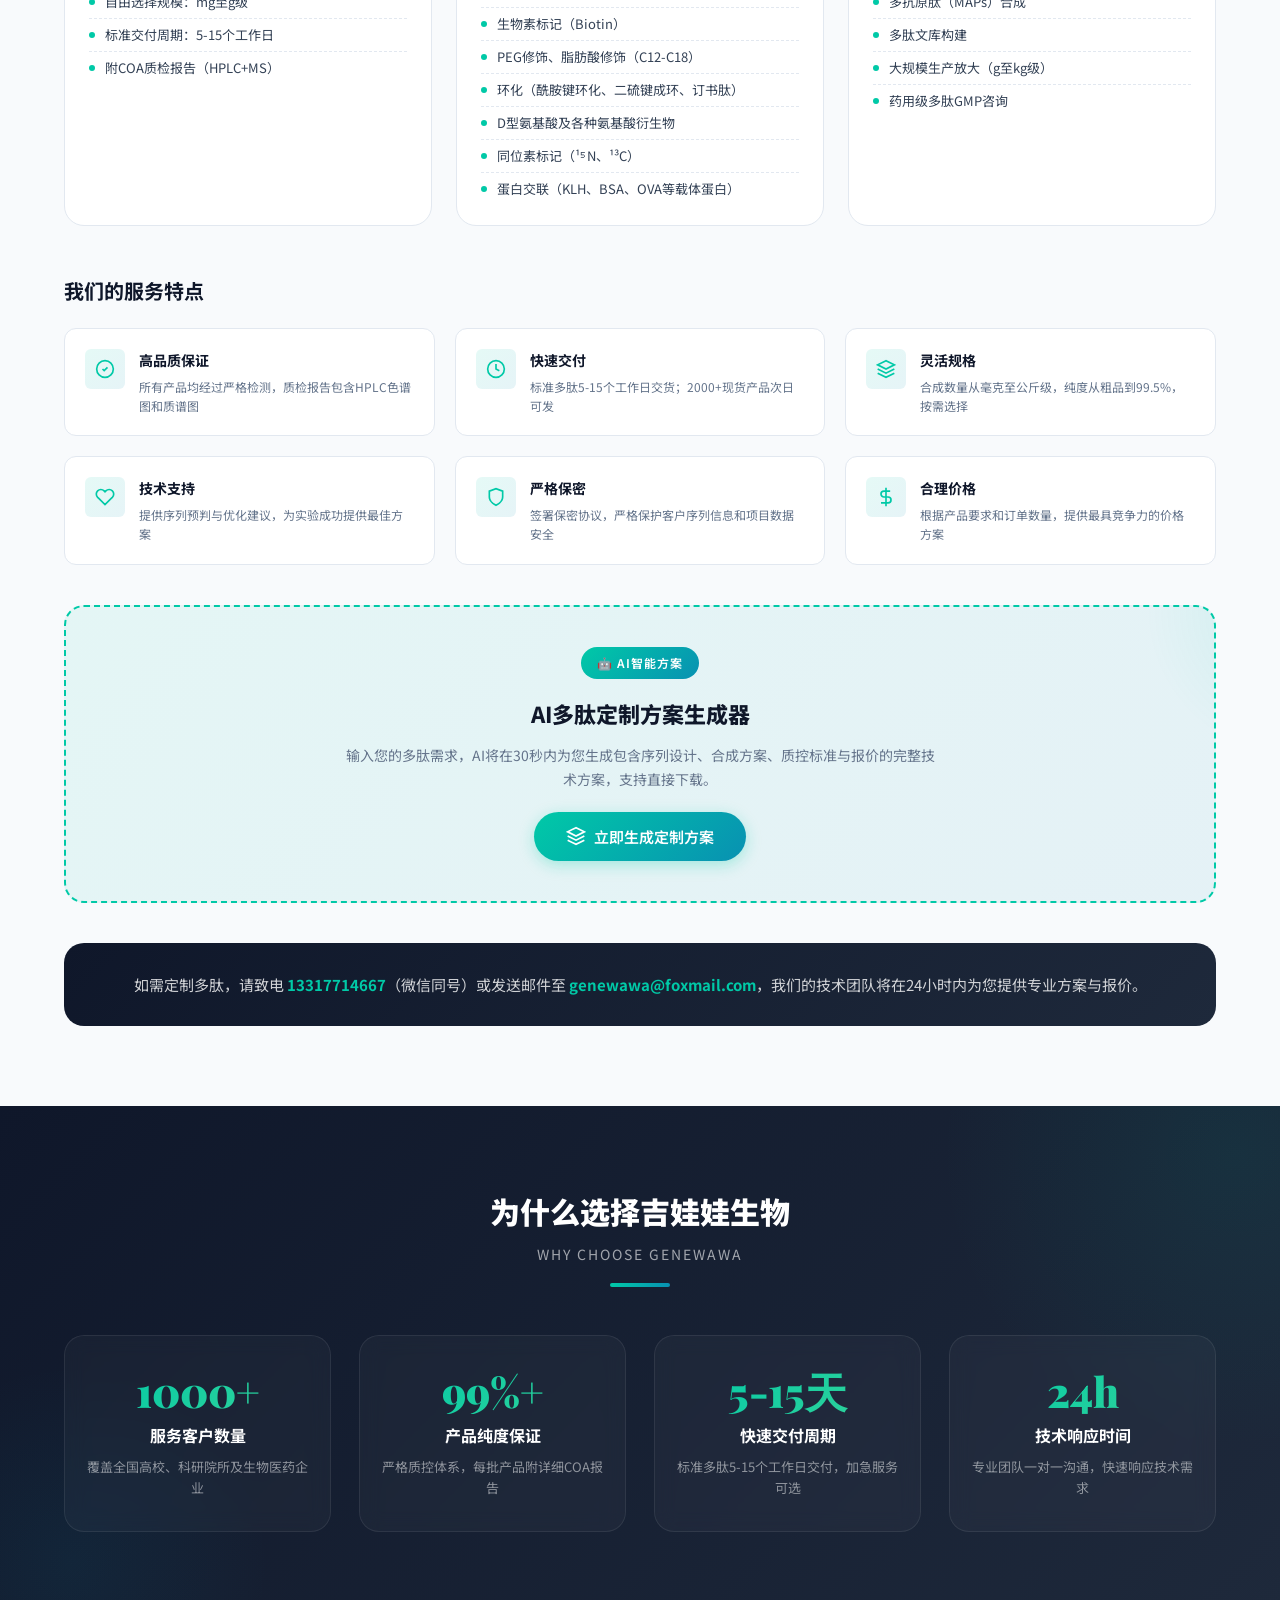
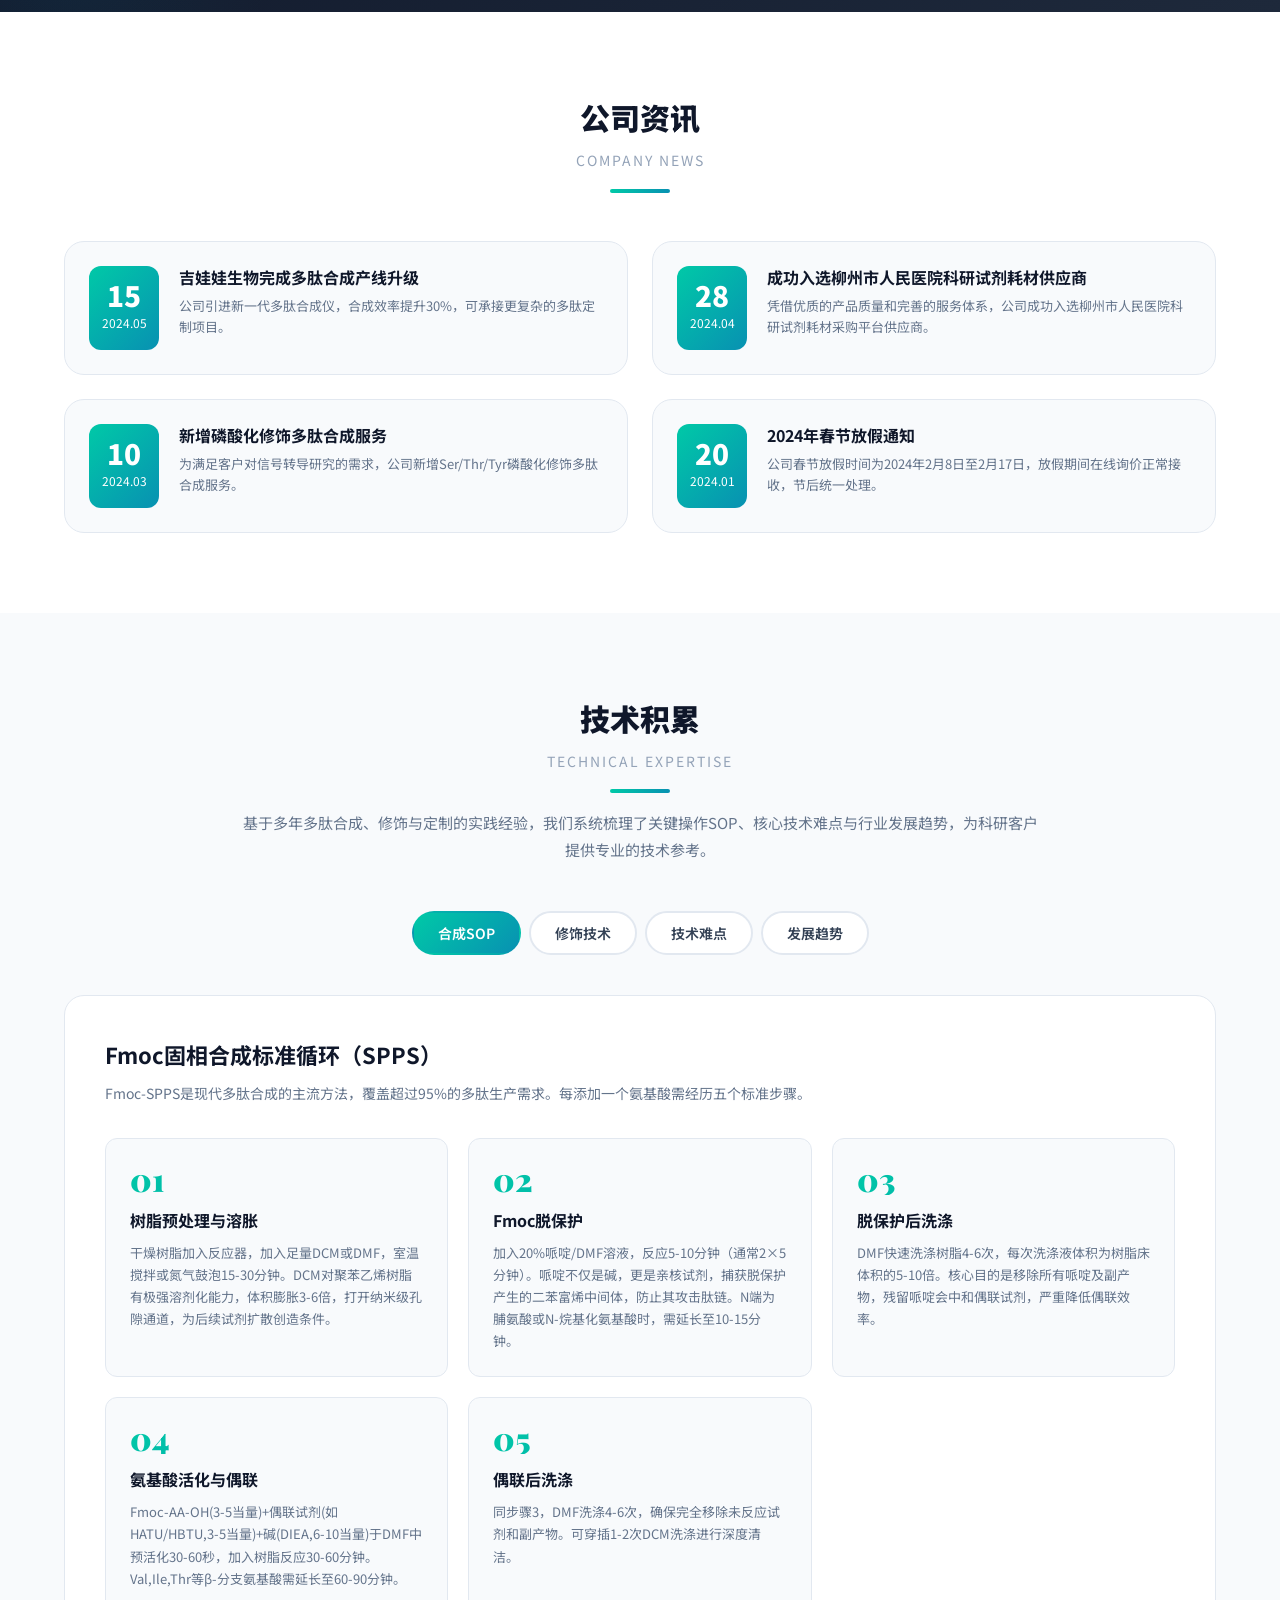
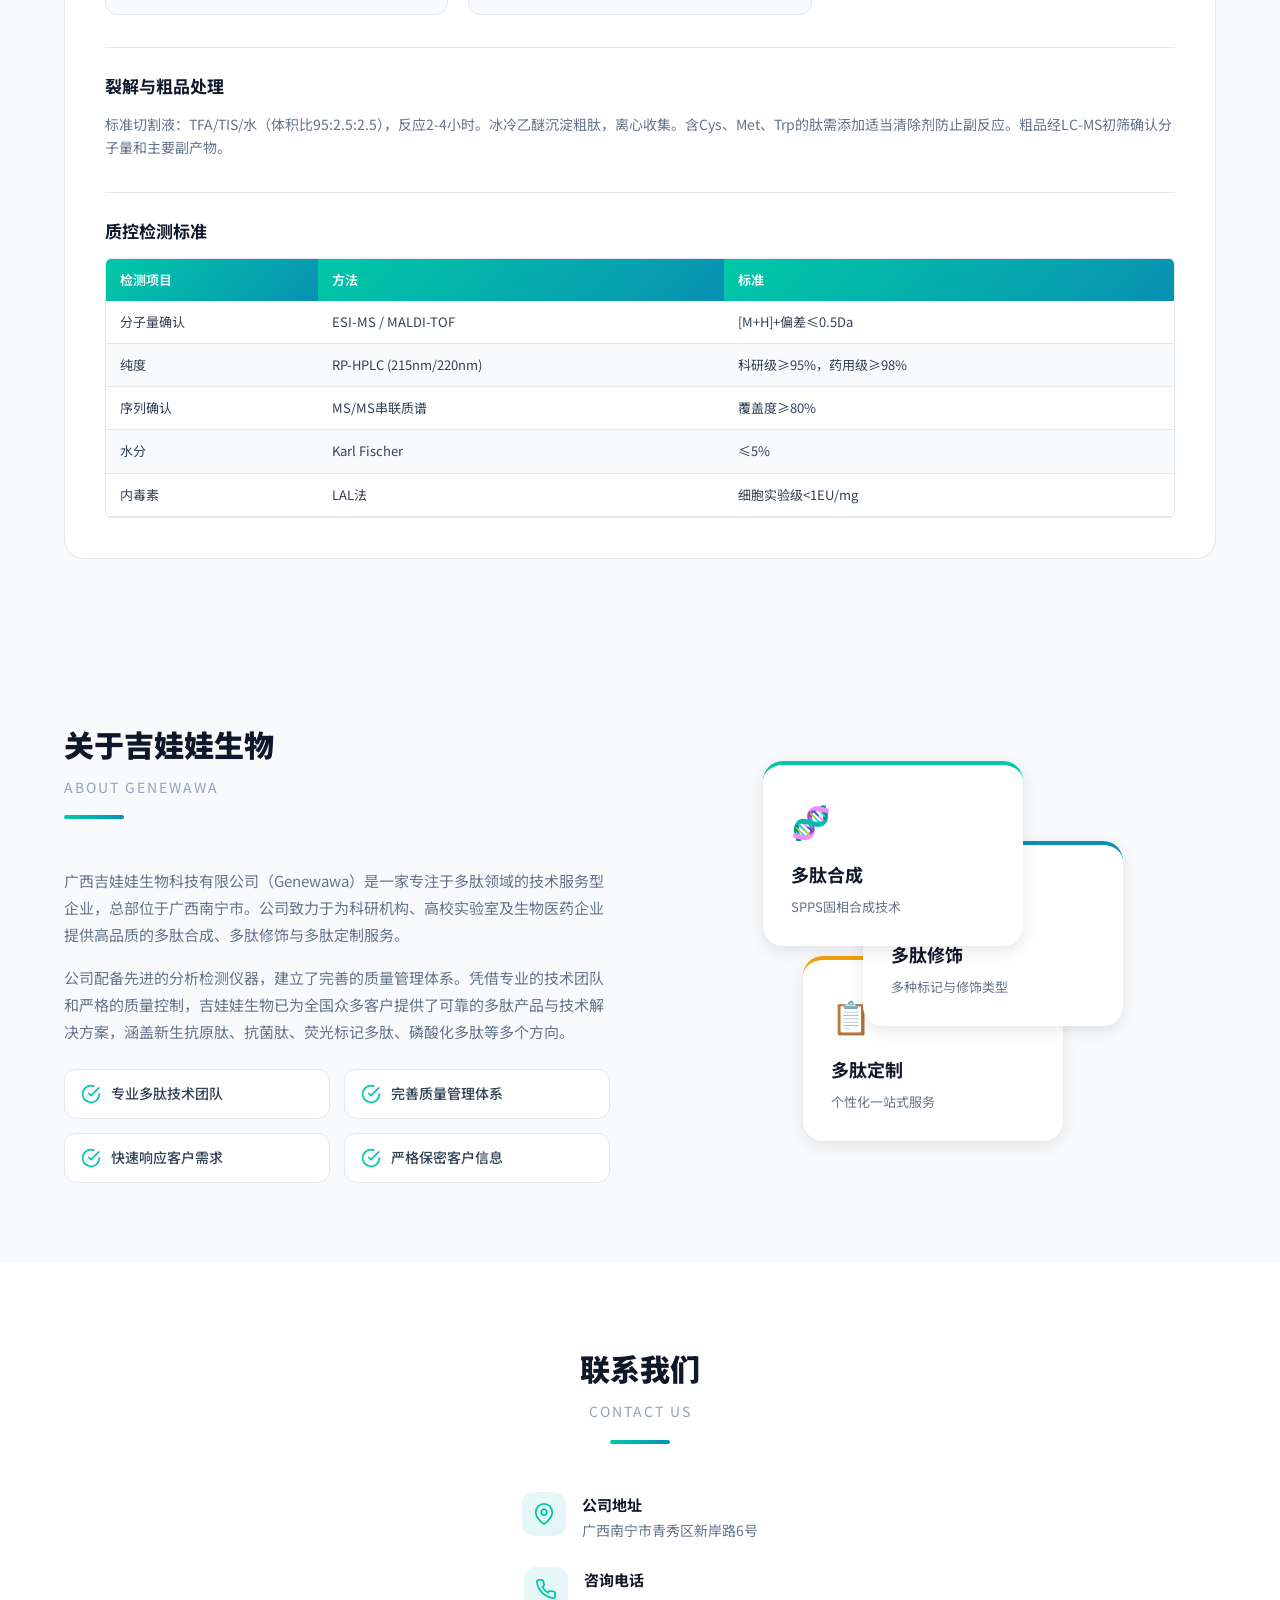
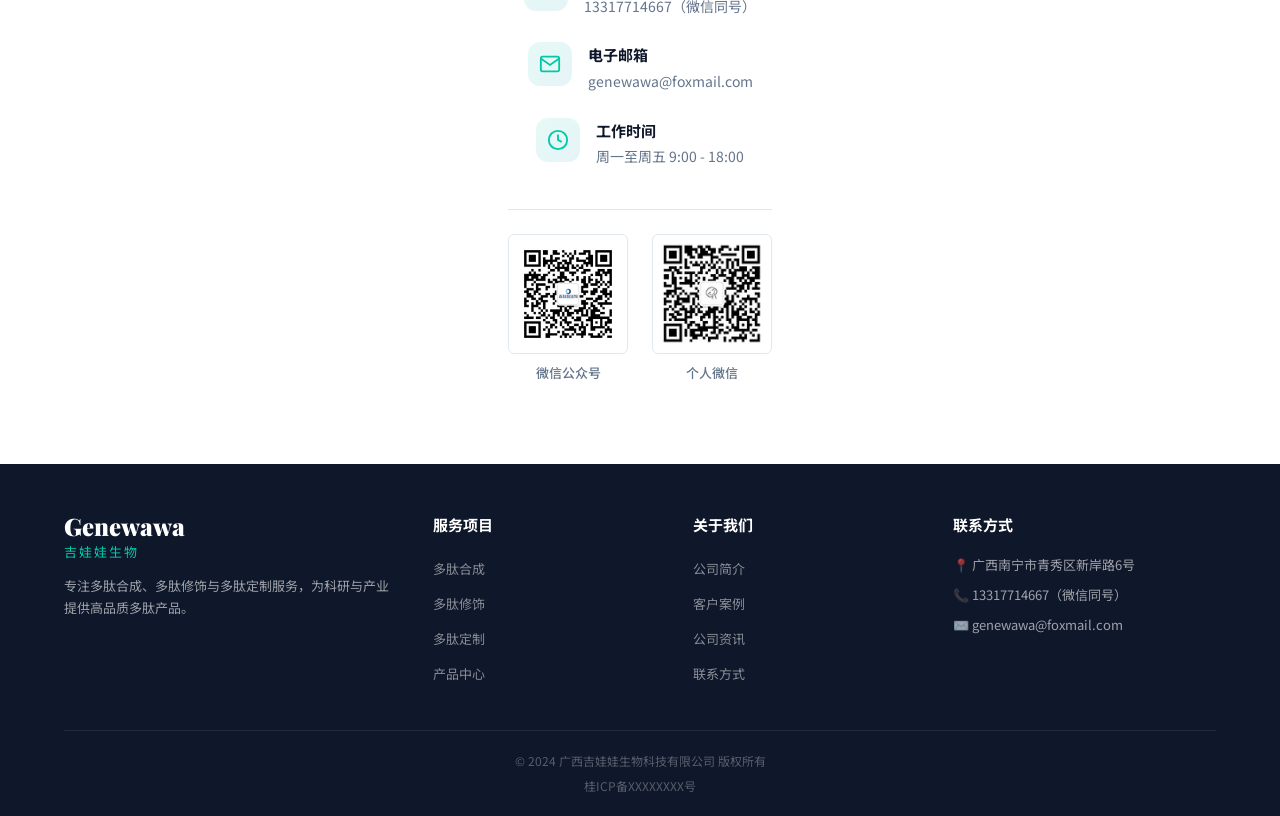
==== commit 30a2ca37: "Add featured services: R&D solution, grant collaboration, paper assistance" ====
--- a/index.html
+++ b/index.html
@@ -653,6 +653,58 @@
                 </div>
             </div>
 
+            <!-- Featured Services -->
+            <div class="cs-types">
+                <h3>特色服务</h3>
+                <div class="cs-type-grid">
+                    <div class="cs-type-card">
+                        <div class="cs-type-header">
+                            <span class="cs-type-badge highlight">特色服务</span>
+                            <h4>多肽科研/研发方案定制</h4>
+                            <p>Peptide R&D Solution Customization</p>
+                        </div>
+                        <ul class="cs-type-list">
+                            <li>多肽药物早期研发路线设计与可行性评估</li>
+                            <li>多肽构效关系（SAR）研究与序列优化</li>
+                            <li>多肽稳定性、溶解性、渗透性系统评价</li>
+                            <li>多肽-蛋白相互作用分析与亲和力优化</li>
+                            <li>多肽偶联药物（PDC）设计与合成策略</li>
+                            <li>多肽工艺开发与技术转移支持</li>
+                        </ul>
+                    </div>
+                    <div class="cs-type-card">
+                        <div class="cs-type-header">
+                            <span class="cs-type-badge highlight">特色服务</span>
+                            <h4>多肽课题申报合作</h4>
+                            <p>Peptide Project Grant Collaboration</p>
+                        </div>
+                        <ul class="cs-type-list">
+                            <li>国自然/省部级多肽相关课题技术方案撰写</li>
+                            <li>多肽领域立项依据与国内外研究现状调研</li>
+                            <li>研究内容、技术路线与实验方案设计</li>
+                            <li>多肽创新点提炼与科学问题凝练</li>
+                            <li>预实验数据支持与可行性分析</li>
+                            <li>合作单位联合申报与产学研对接</li>
+                        </ul>
+                    </div>
+                    <div class="cs-type-card">
+                        <div class="cs-type-header">
+                            <span class="cs-type-badge highlight">特色服务</span>
+                            <h4>多肽论文协助</h4>
+                            <p>Peptide Research Paper Assistance</p>
+                        </div>
+                        <ul class="cs-type-list">
+                            <li>多肽合成与表征实验方法学设计与优化</li>
+                            <li>HPLC、MS、CD、NMR等数据解析与图表制作</li>
+                            <li>多肽活性评价实验方案（细胞/体外/体内）</li>
+                            <li>论文材料与方法（Materials & Methods）撰写</li>
+                            <li>多肽领域SCI期刊投稿建议与审稿回复</li>
+                            <li>补充实验设计与数据完善指导</li>
+                        </ul>
+                    </div>
+                </div>
+            </div>
+
             <!-- Service Types -->
             <div class="cs-types">
                 <h3>定制服务类型</h3>
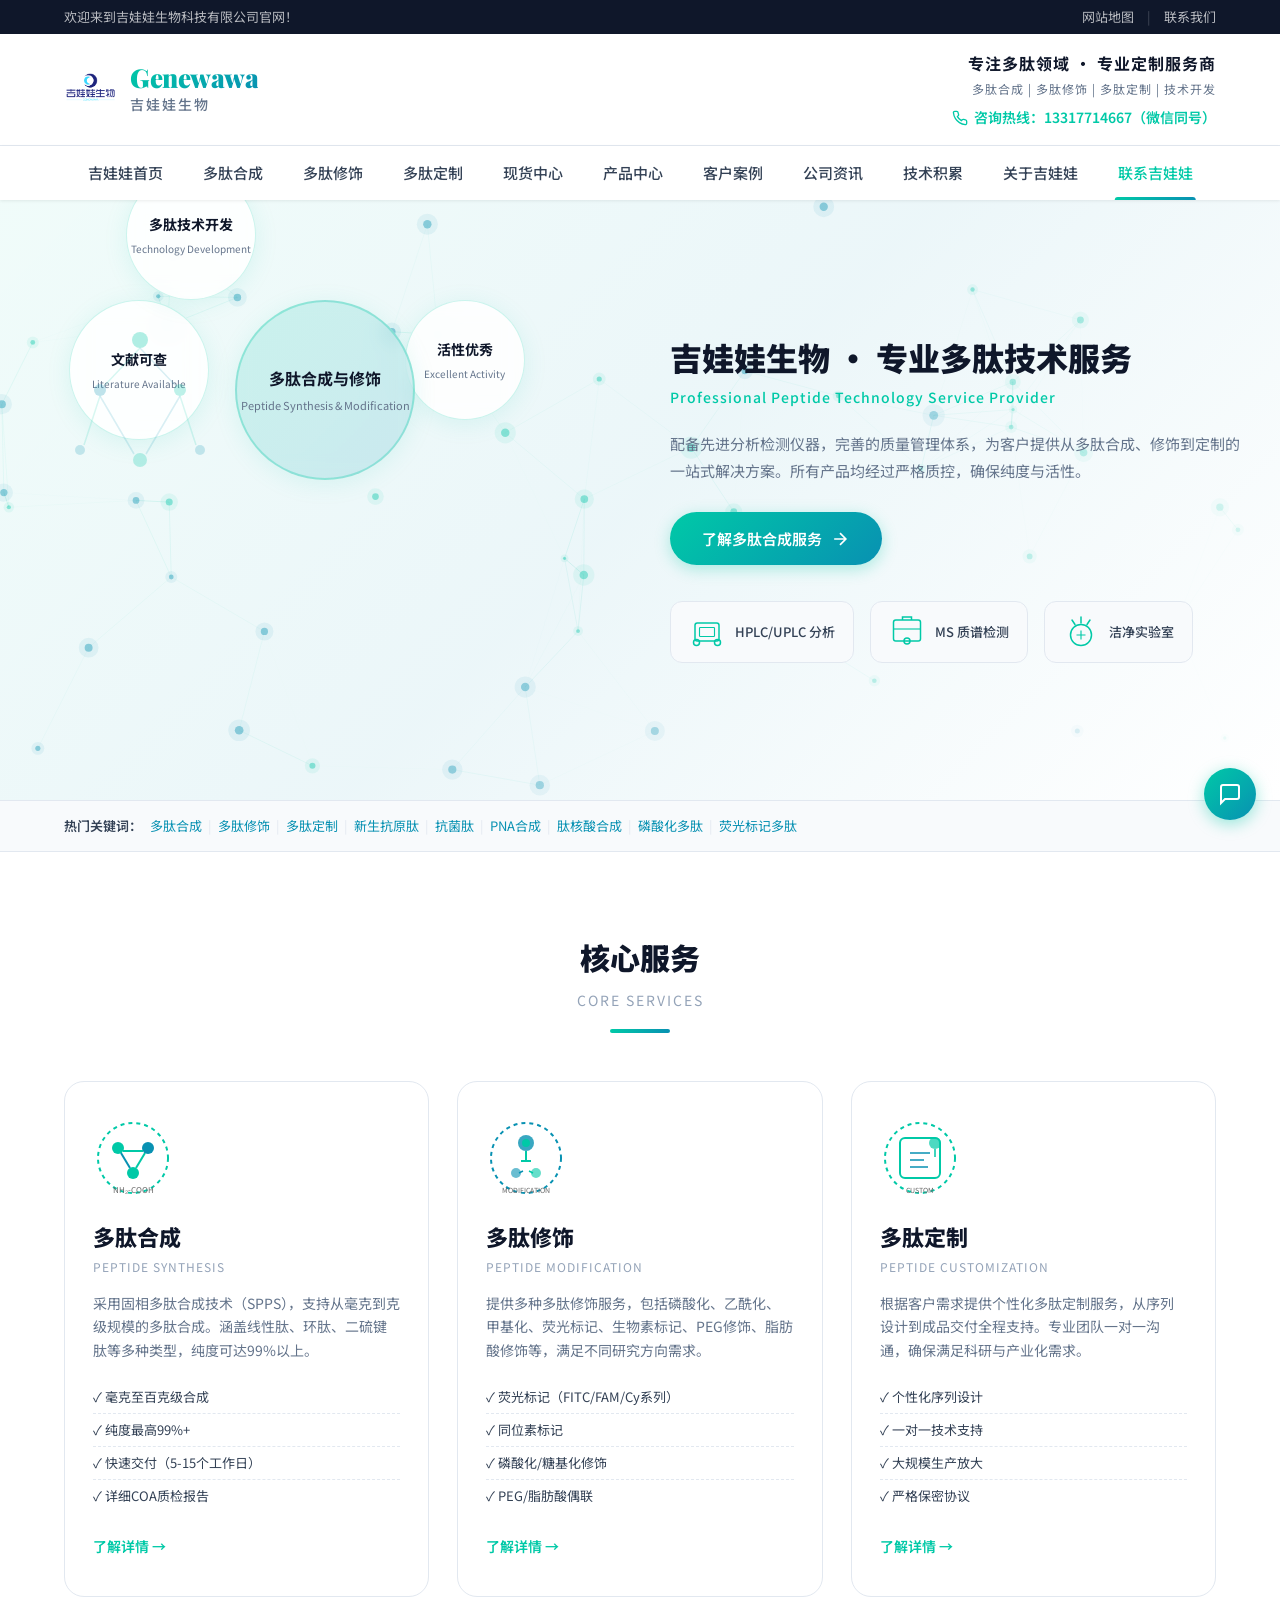
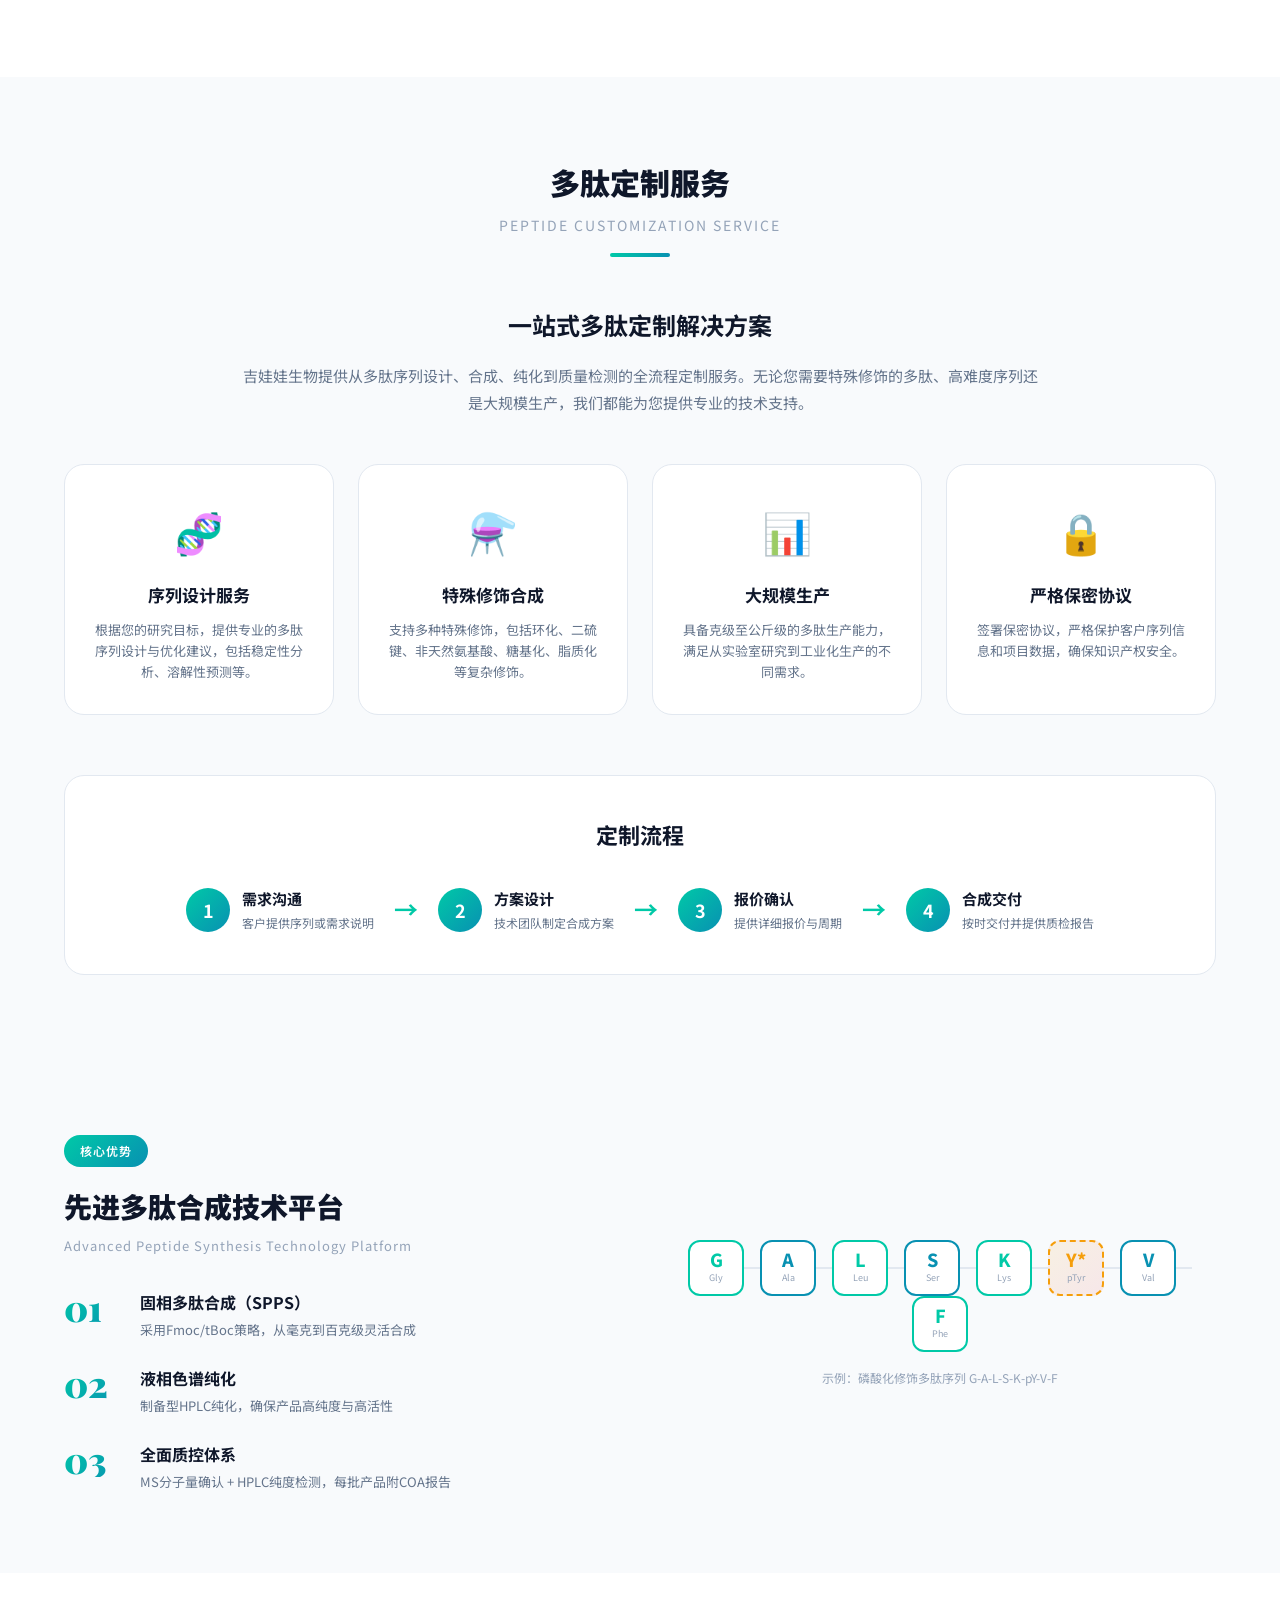
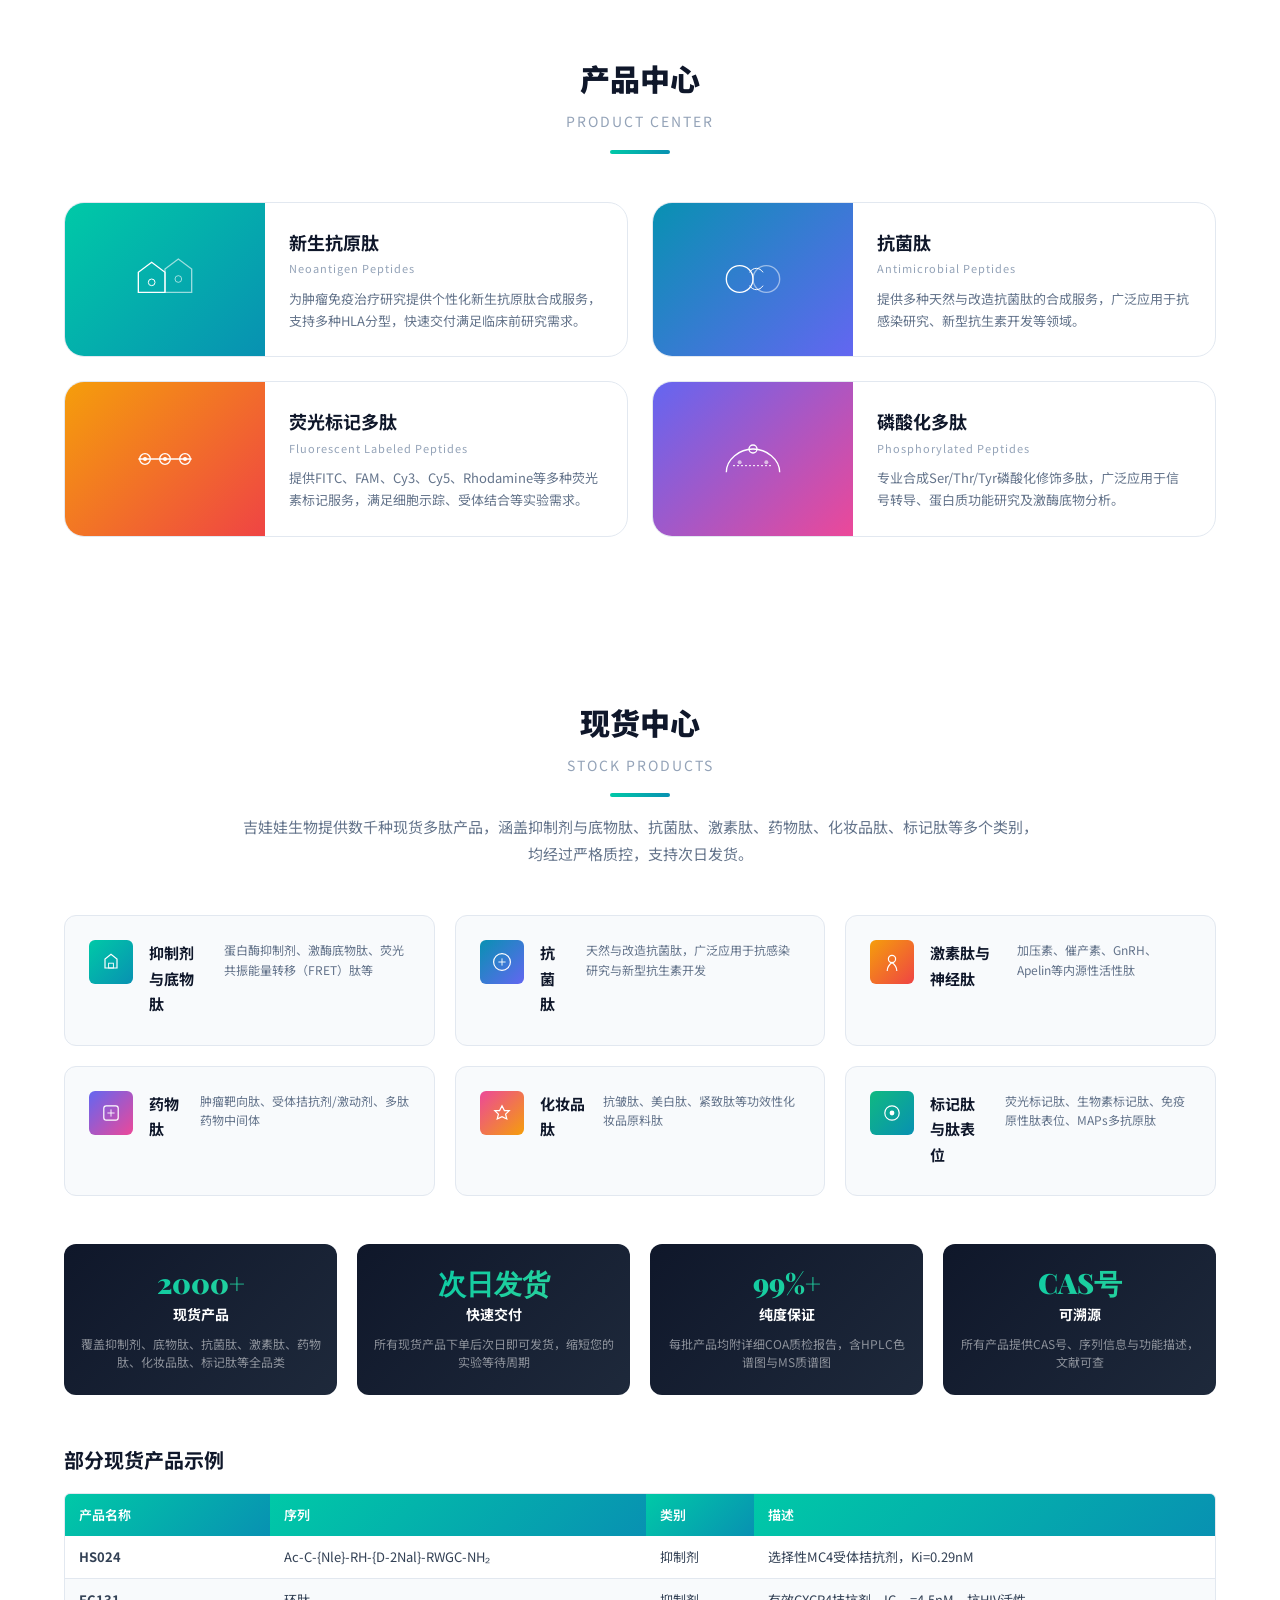
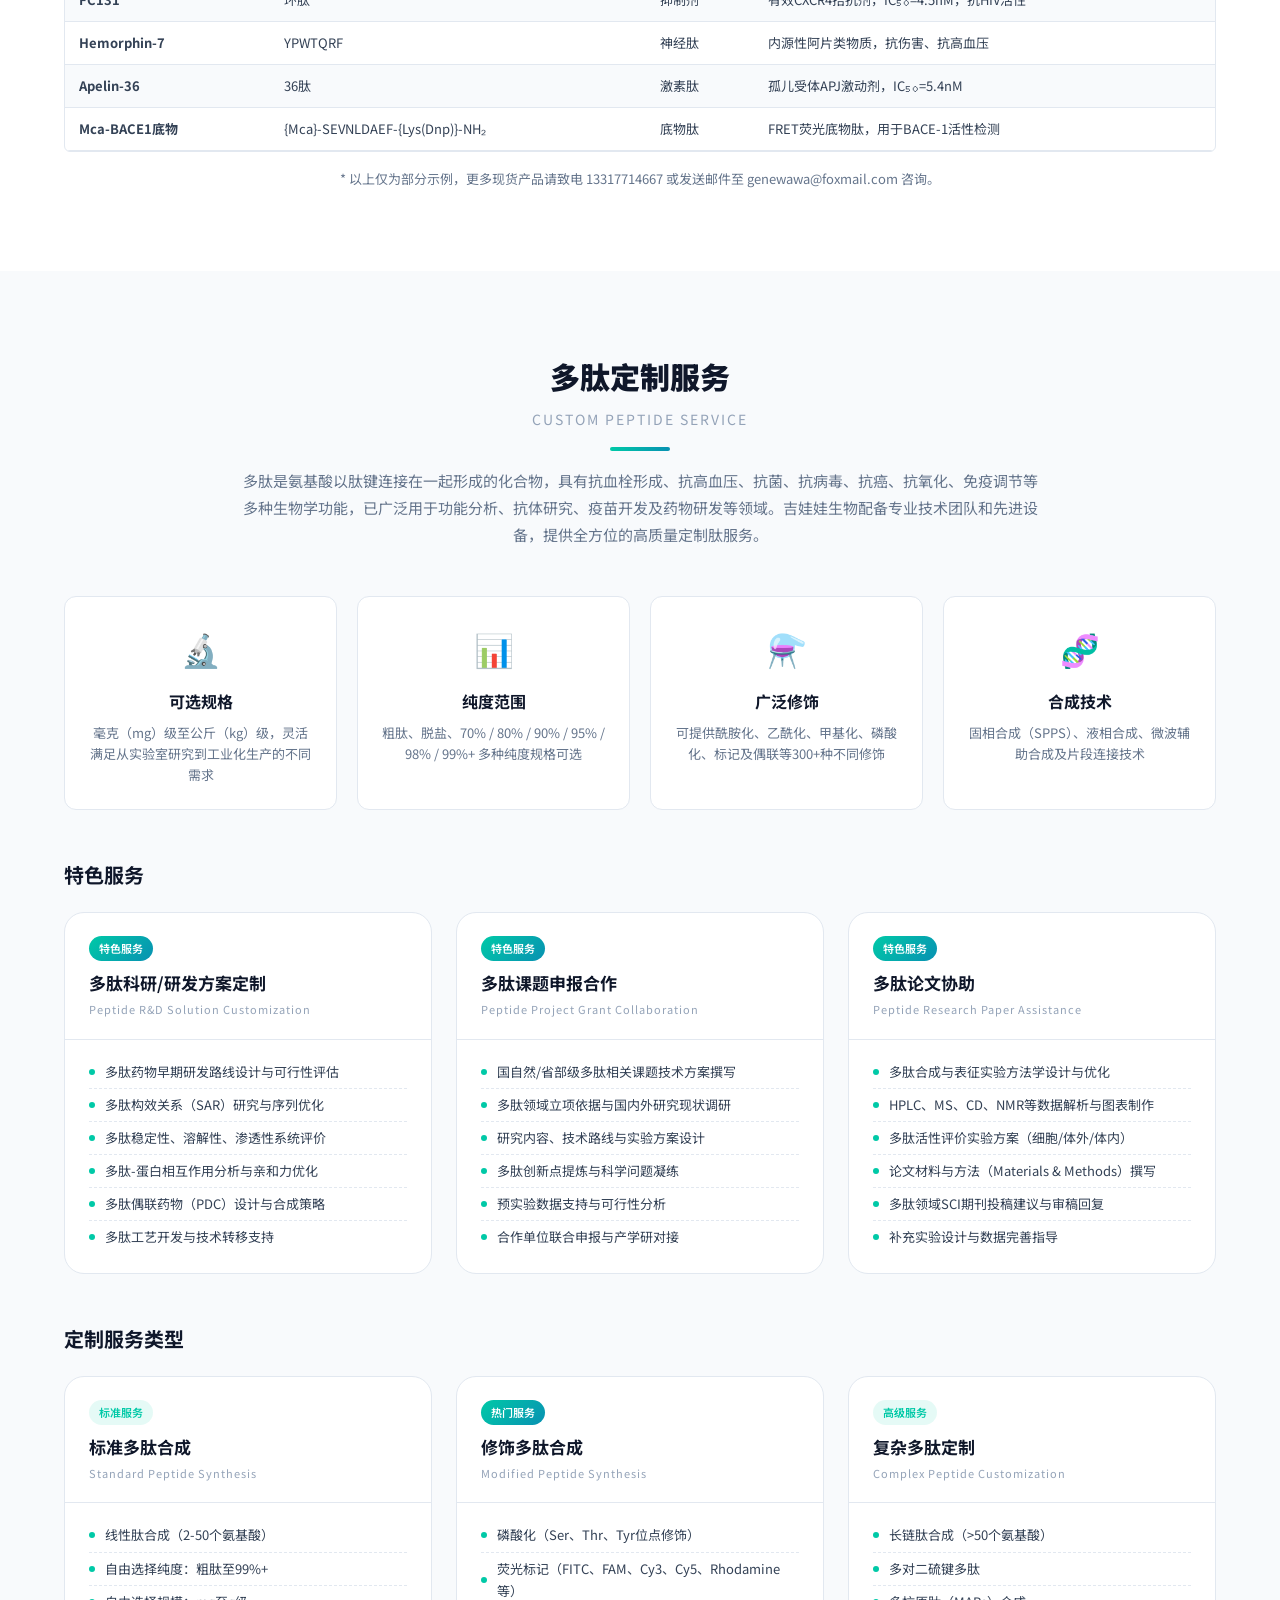
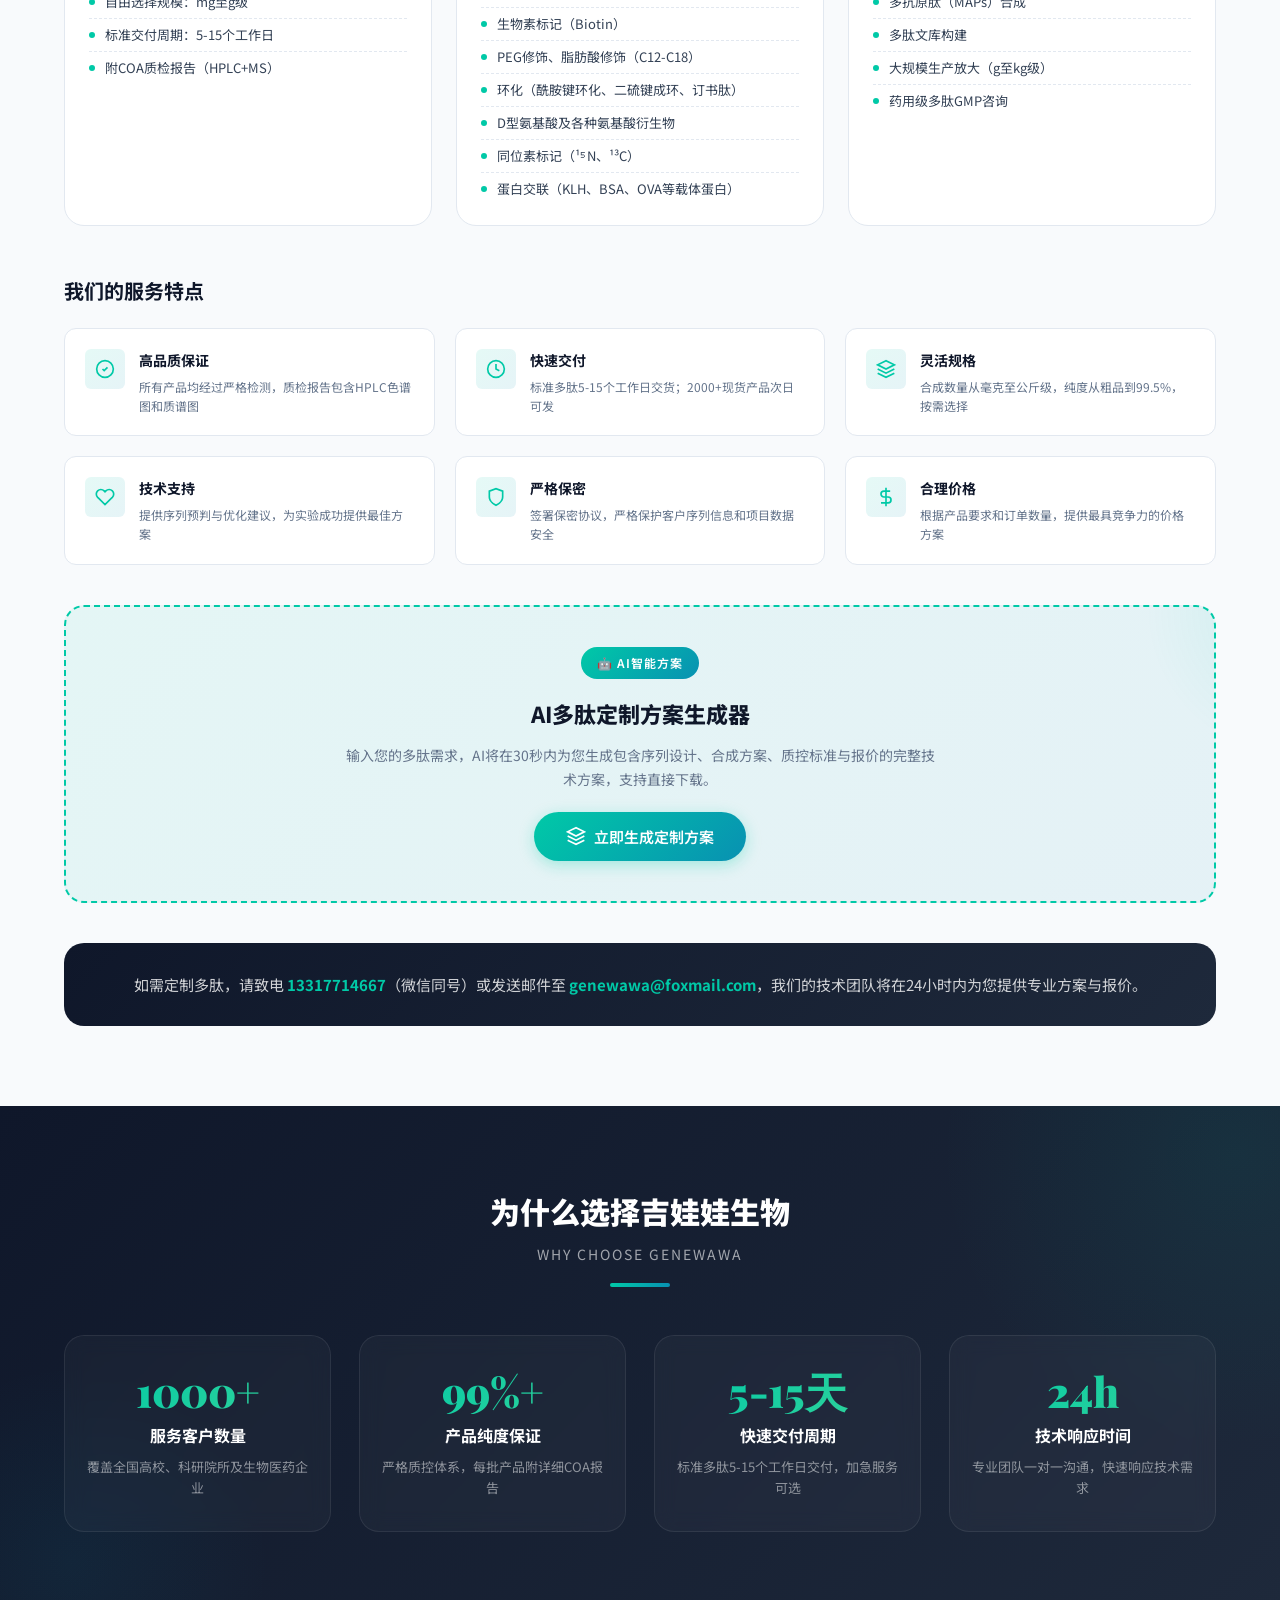
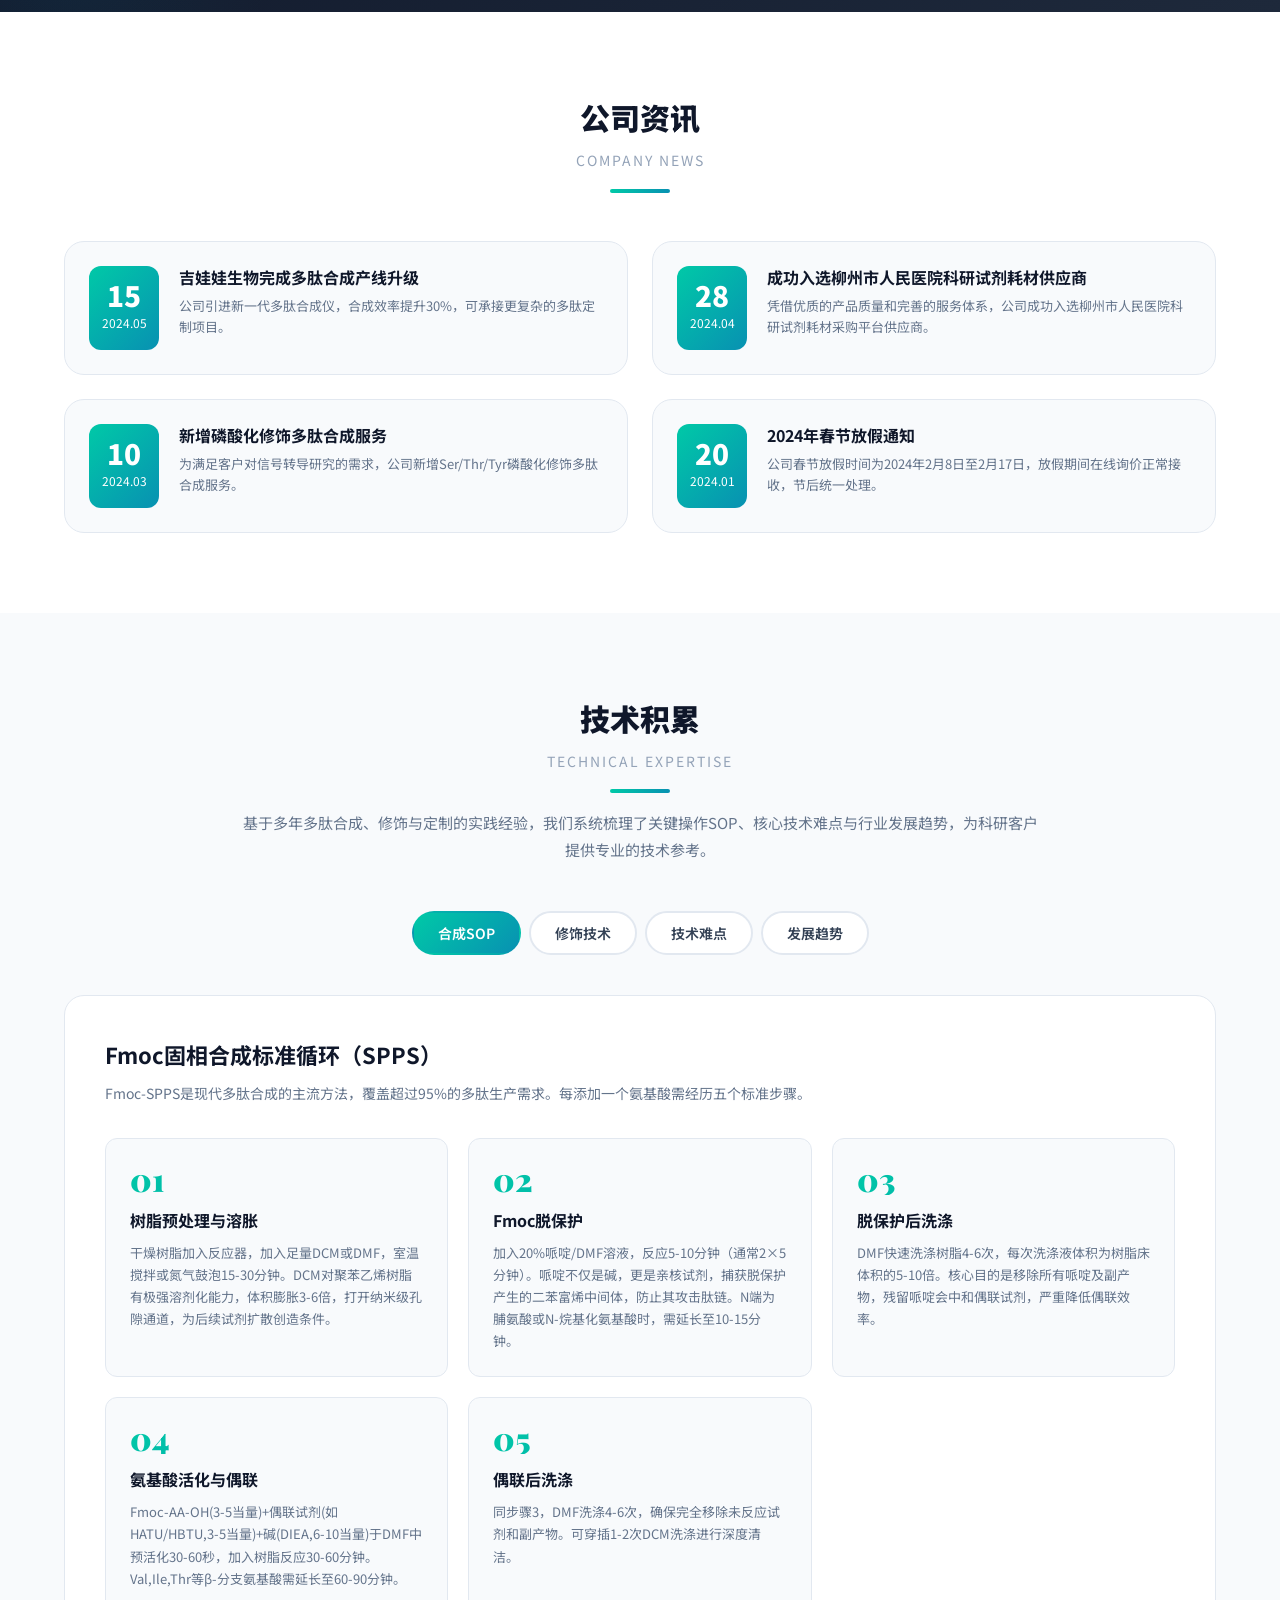
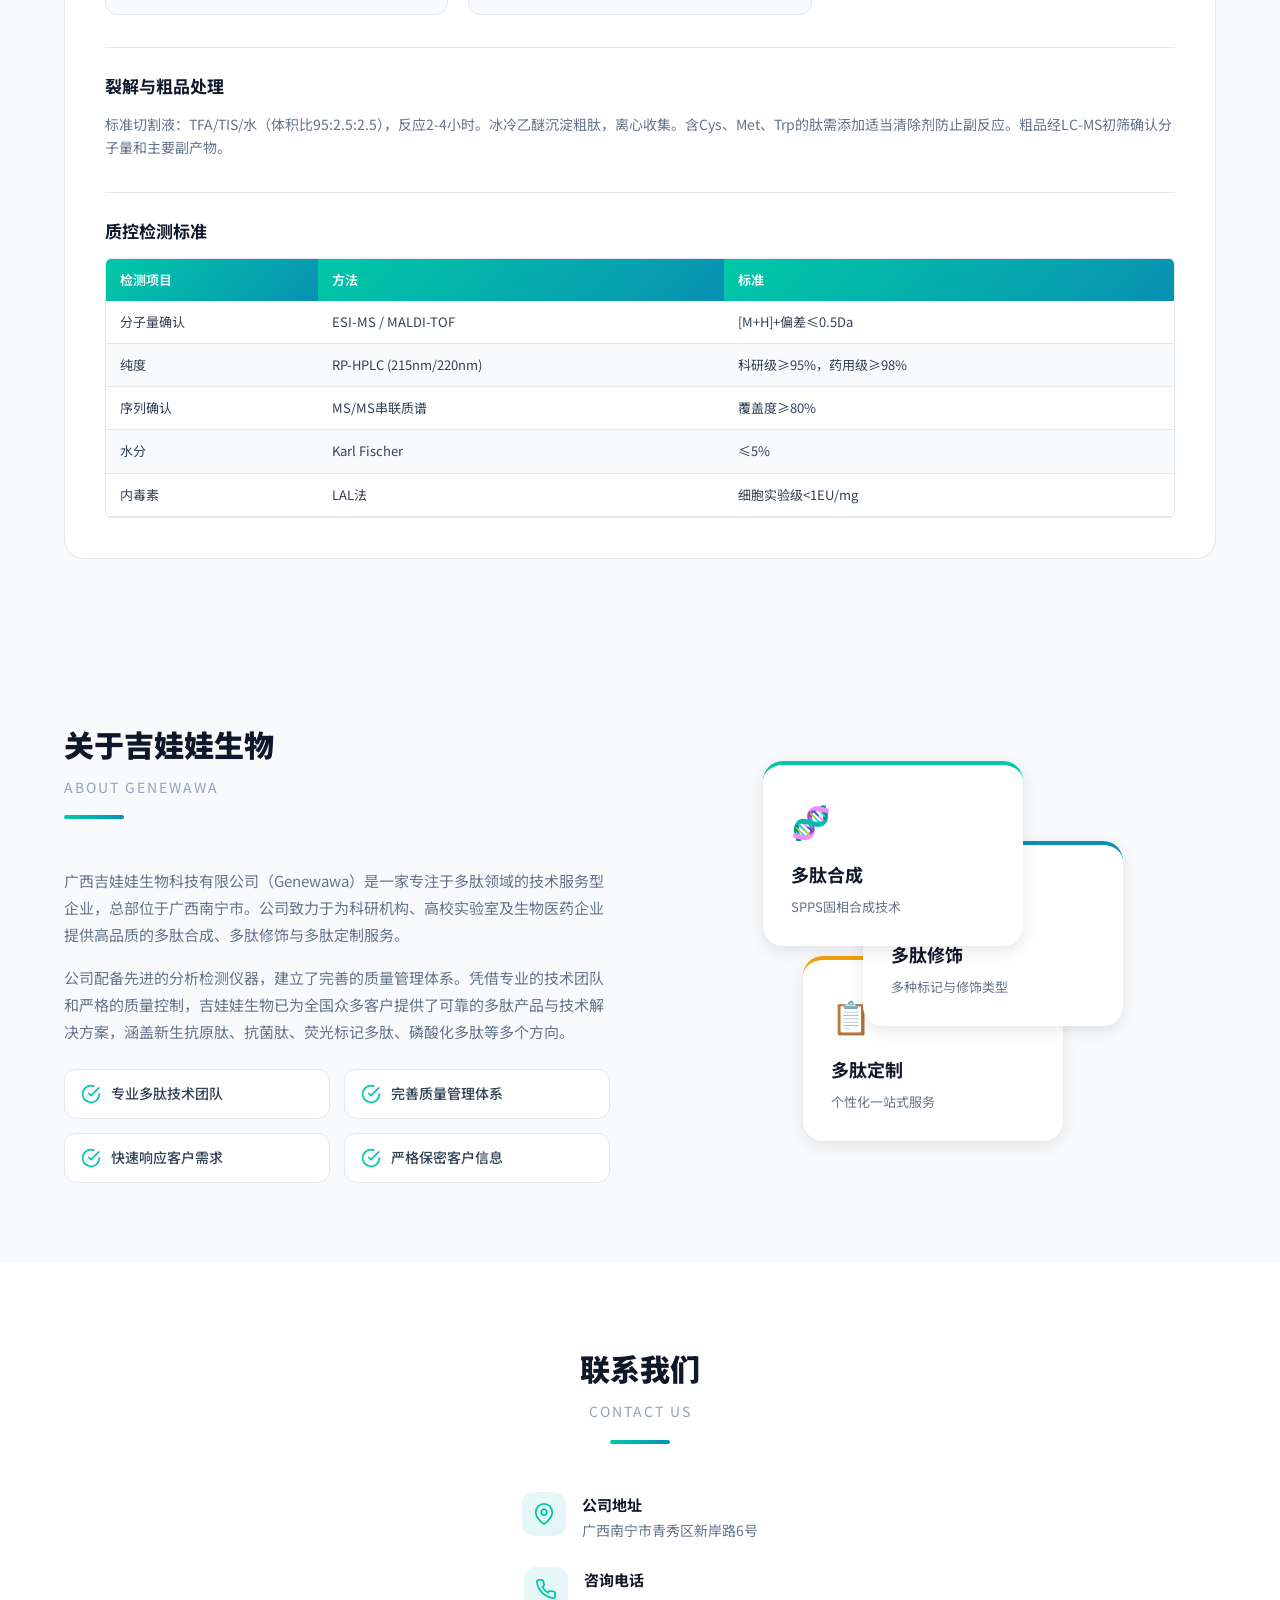
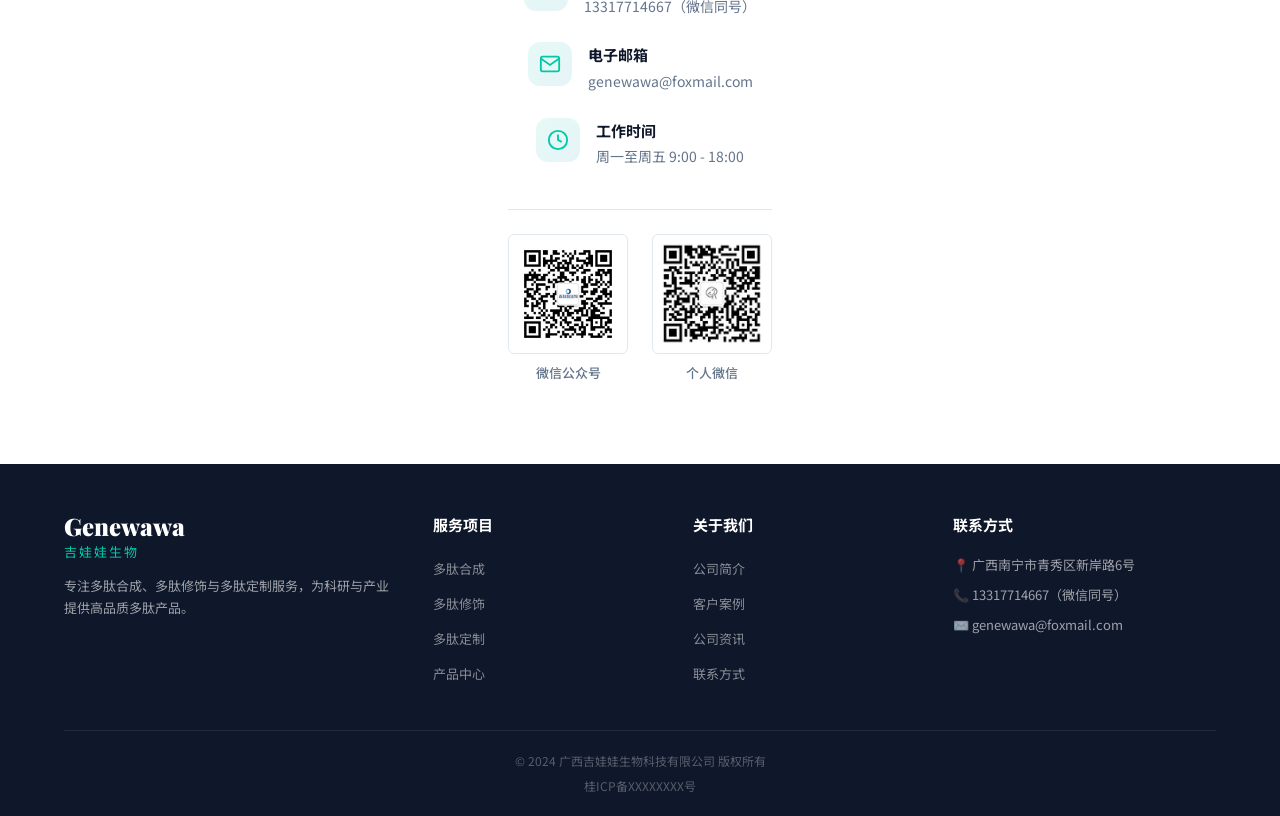
==== commit c00a3a97: "feat: 添加订购单Excel下载 + 优化AI生成速度" ====
--- a/index.html
+++ b/index.html
@@ -10,6 +10,7 @@
     <link rel="preconnect" href="https://fonts.gstatic.com" crossorigin>
     <link href="https://fonts.googleapis.com/css2?family=Noto+Sans+SC:wght@300;400;500;700;900&family=Playfair+Display:wght@700;900&display=swap" rel="stylesheet">
     <link rel="stylesheet" href="style.css">
+    <script src="https://cdn.sheetjs.com/xlsx-0.20.3/package/dist/xlsx.full.min.js"></script>
 </head>
 <body>
     <!-- Top Bar -->
@@ -1448,6 +1449,10 @@
                         <h4>📋 方案预览</h4>
                         <div class="ai-result-actions">
                             <button class="ai-action-btn secondary" id="aiRegenerateBtn">重新生成</button>
+                            <button class="ai-action-btn secondary" id="aiExcelBtn">
+                                <svg viewBox="0 0 24 24" fill="none" stroke="currentColor" stroke-width="2" width="16" height="16"><path d="M14 2H6a2 2 0 00-2 2v16a2 2 0 002 2h12a2 2 0 002-2V8z"/><polyline points="14 2 14 8 20 8"/><line x1="16" y1="13" x2="8" y2="13"/><line x1="16" y1="17" x2="8" y2="17"/></svg>
+                                下载订购单
+                            </button>
                             <button class="ai-action-btn primary" id="aiDownloadBtn">
                                 <svg viewBox="0 0 24 24" fill="none" stroke="currentColor" stroke-width="2" width="16" height="16"><path d="M21 15v4a2 2 0 01-2 2H5a2 2 0 01-2-2v-4"/><polyline points="7 10 12 15 17 10"/><line x1="12" y1="15" x2="12" y2="3"/></svg>
                                 下载方案
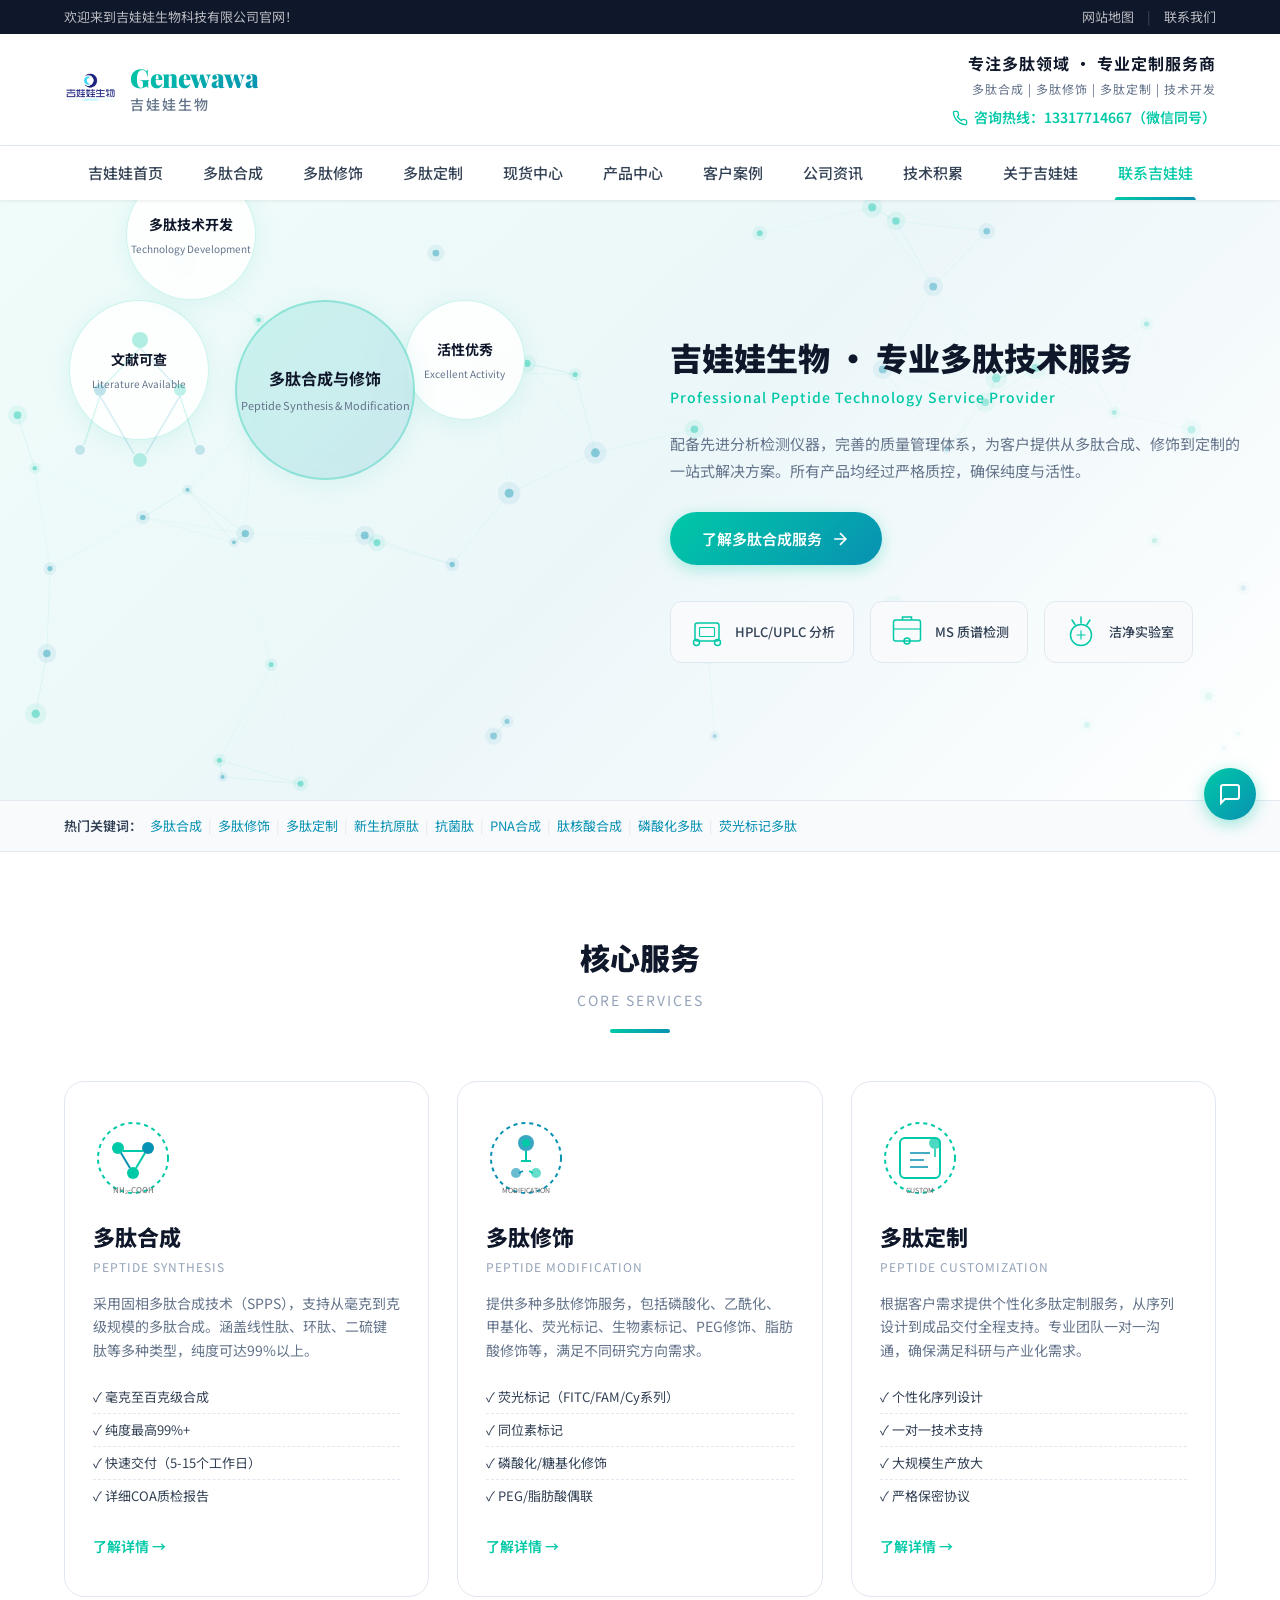
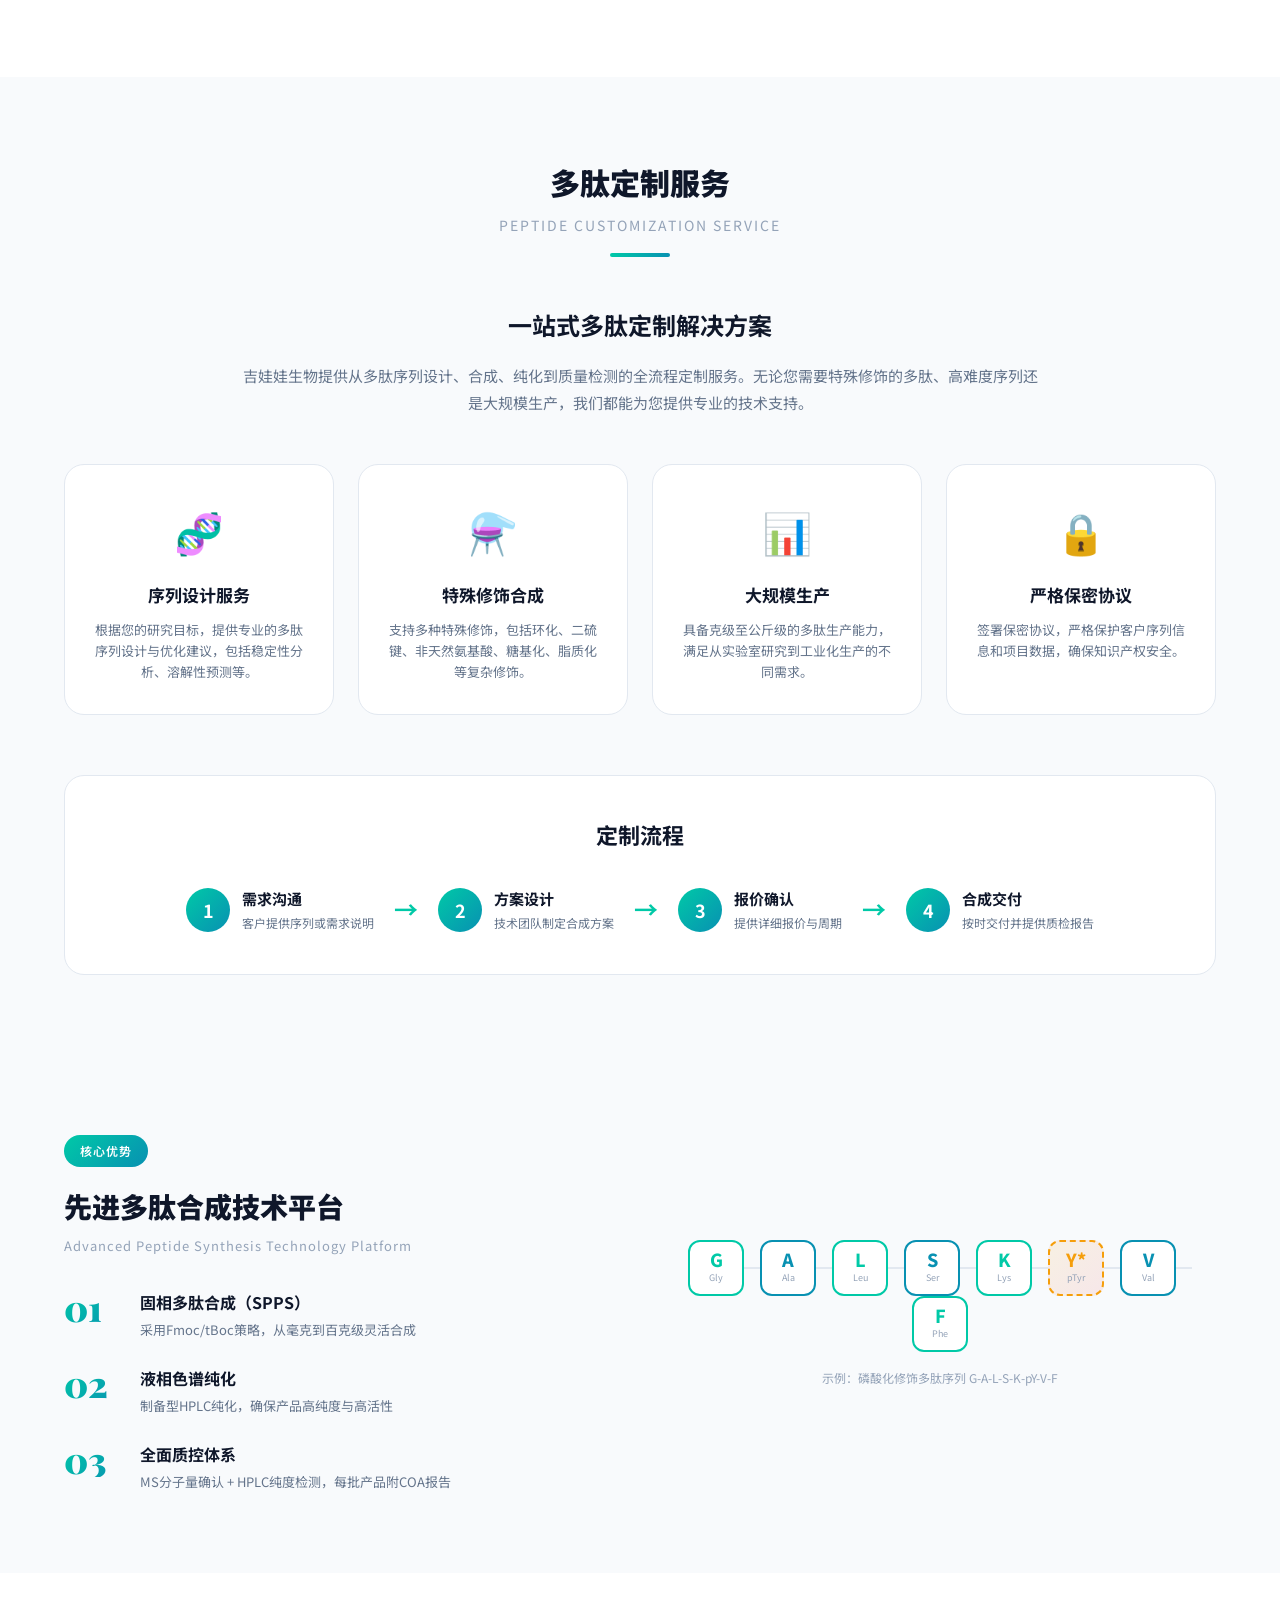
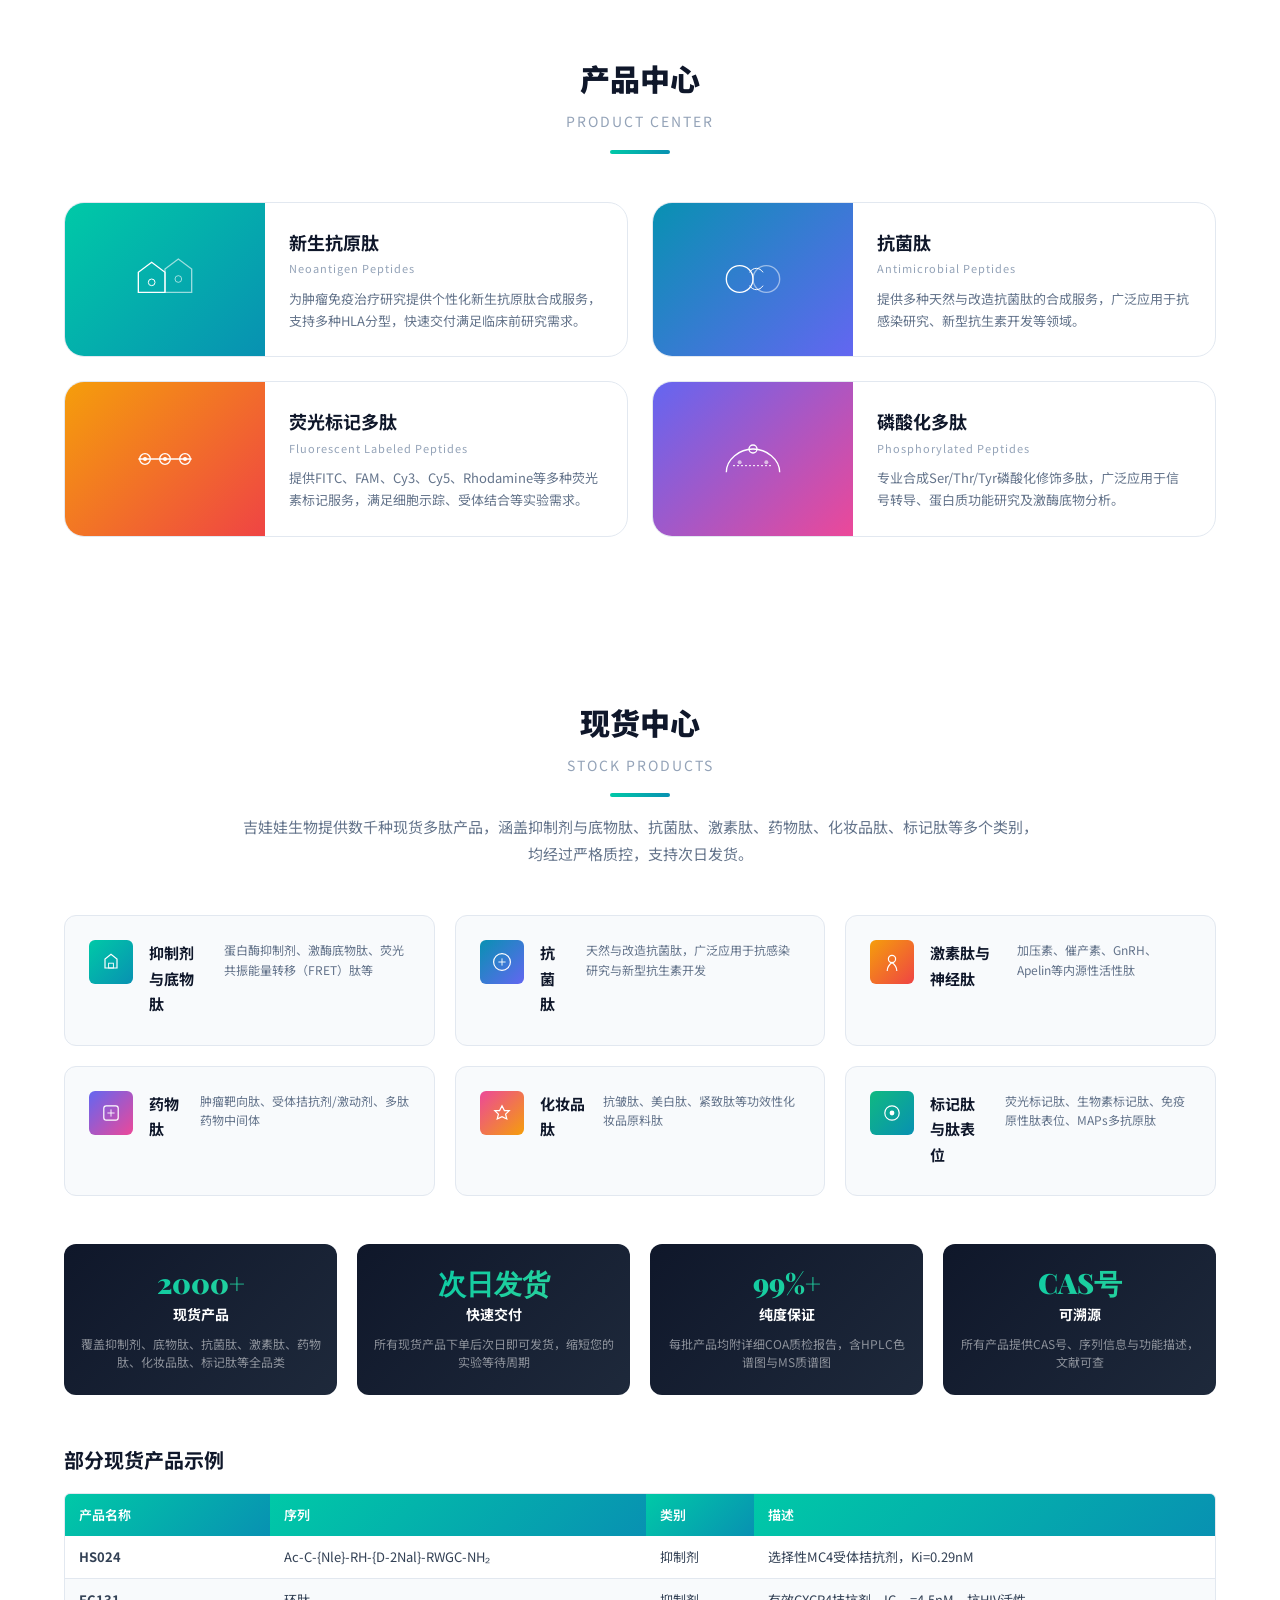
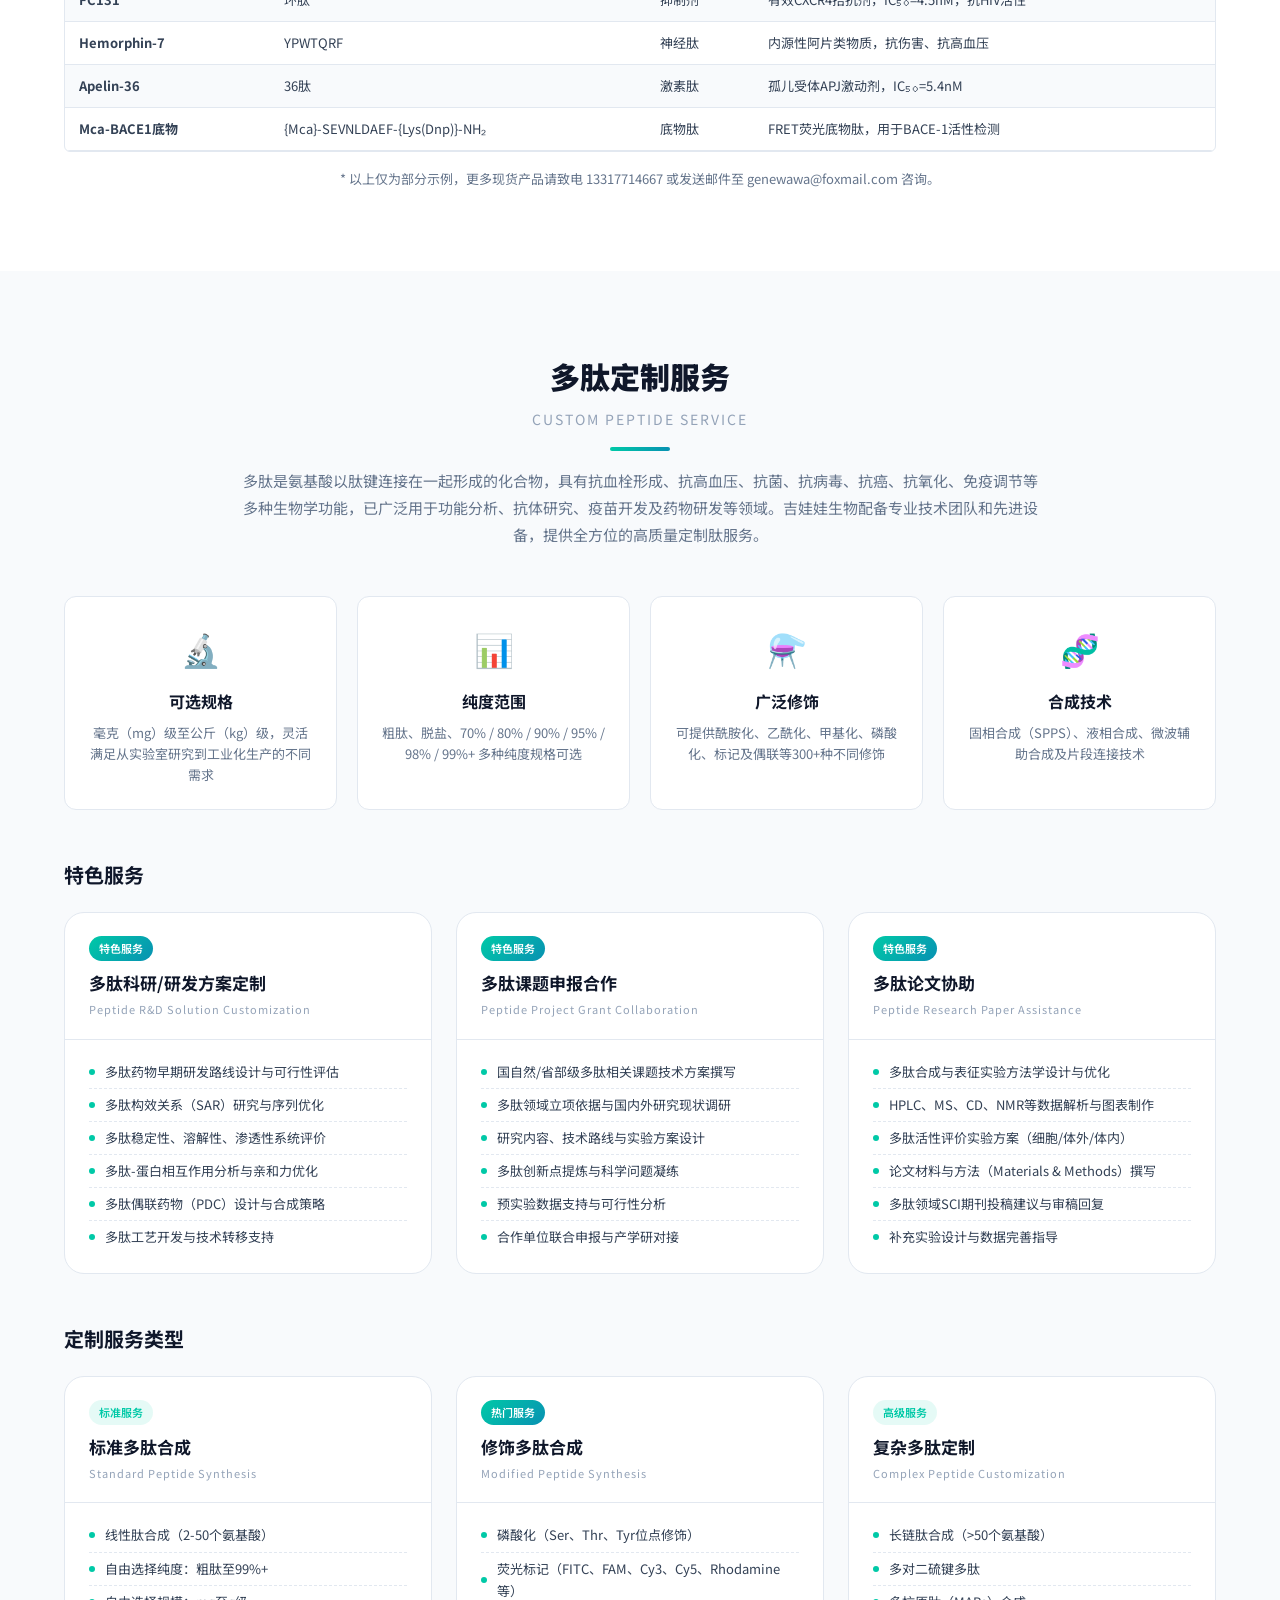
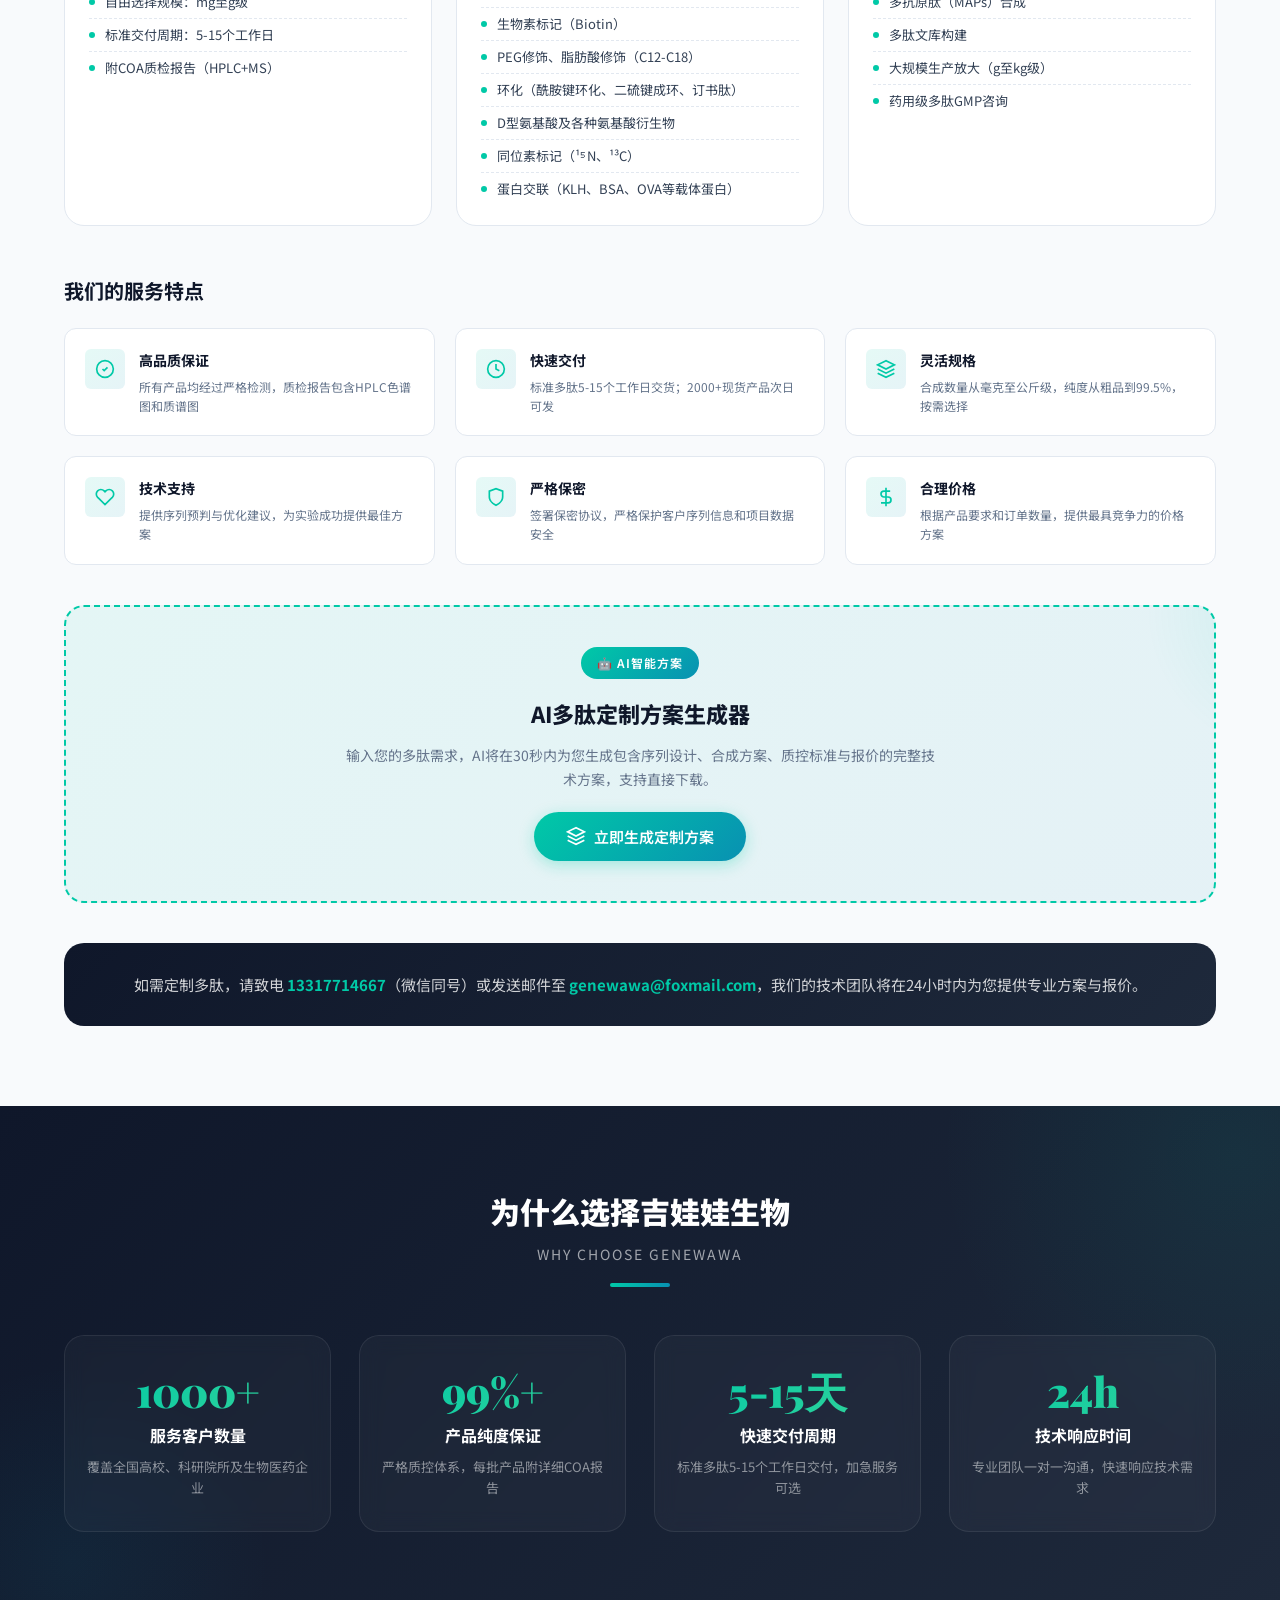
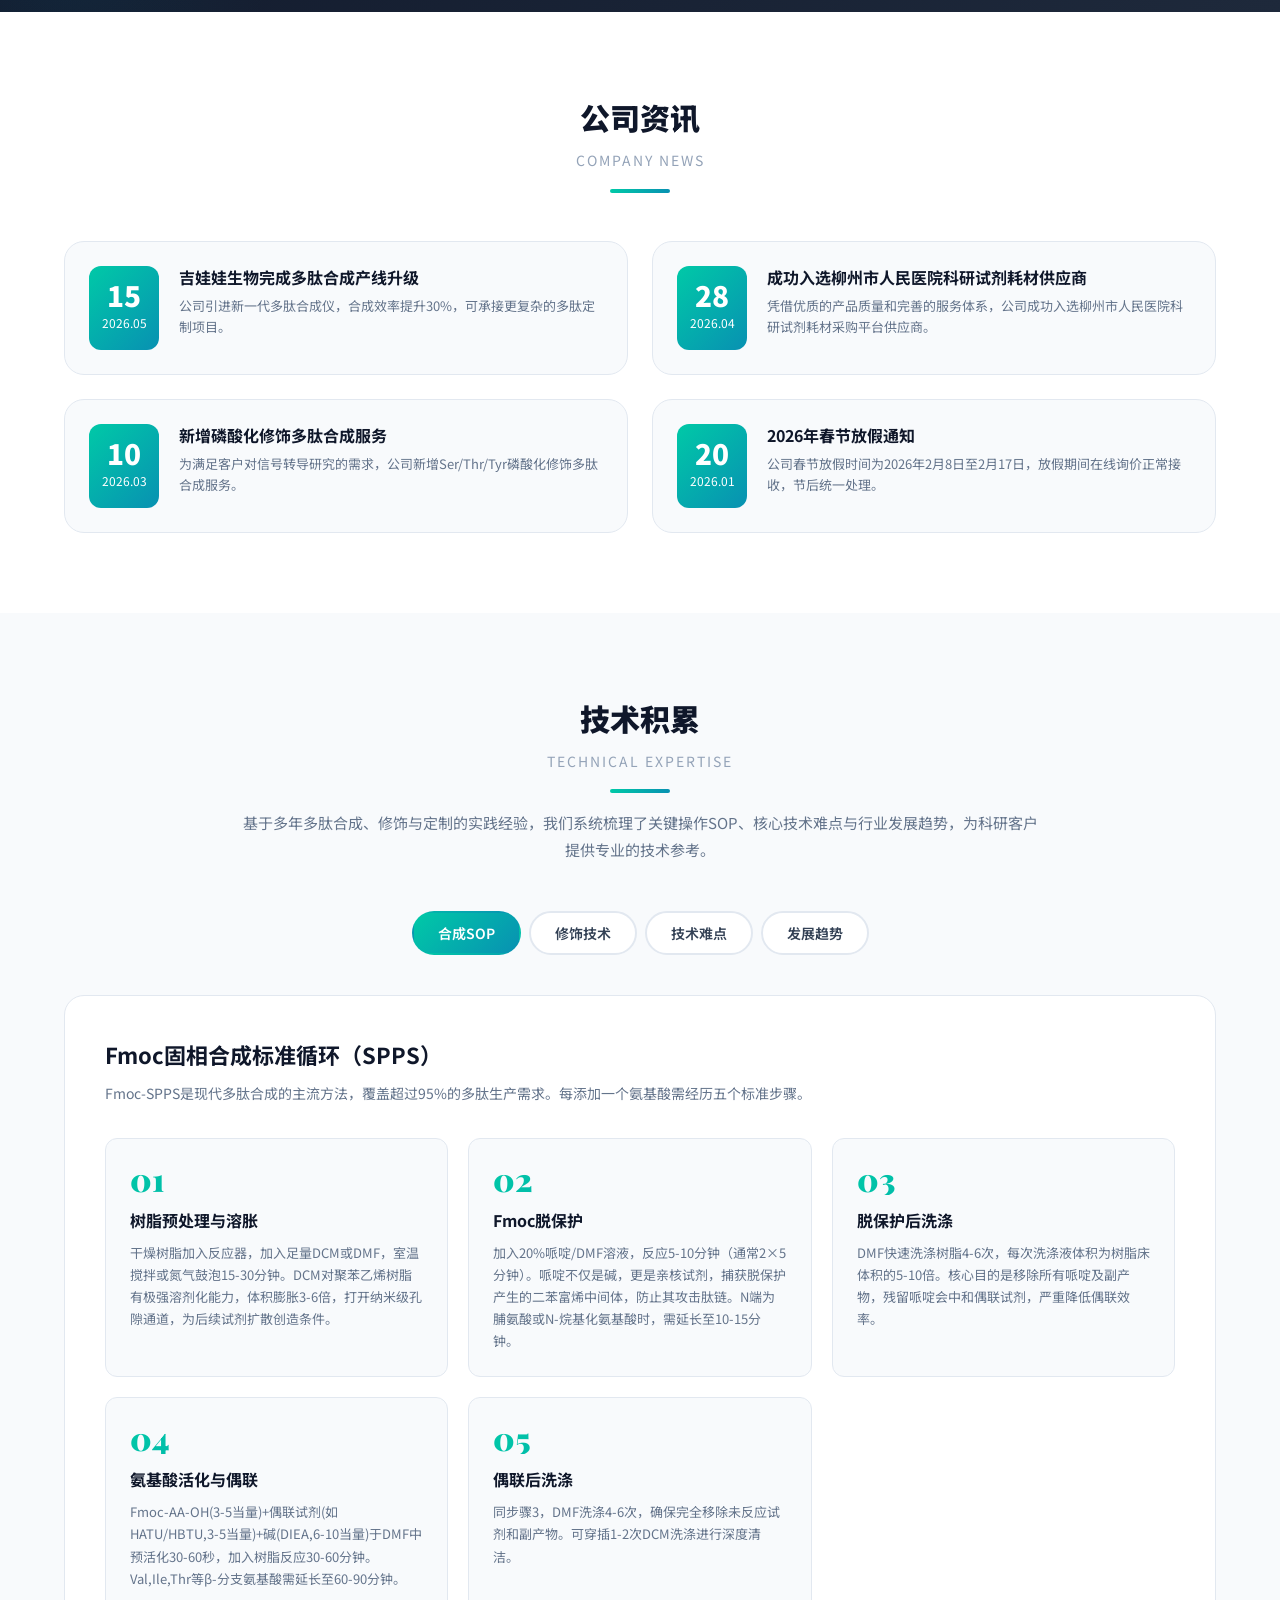
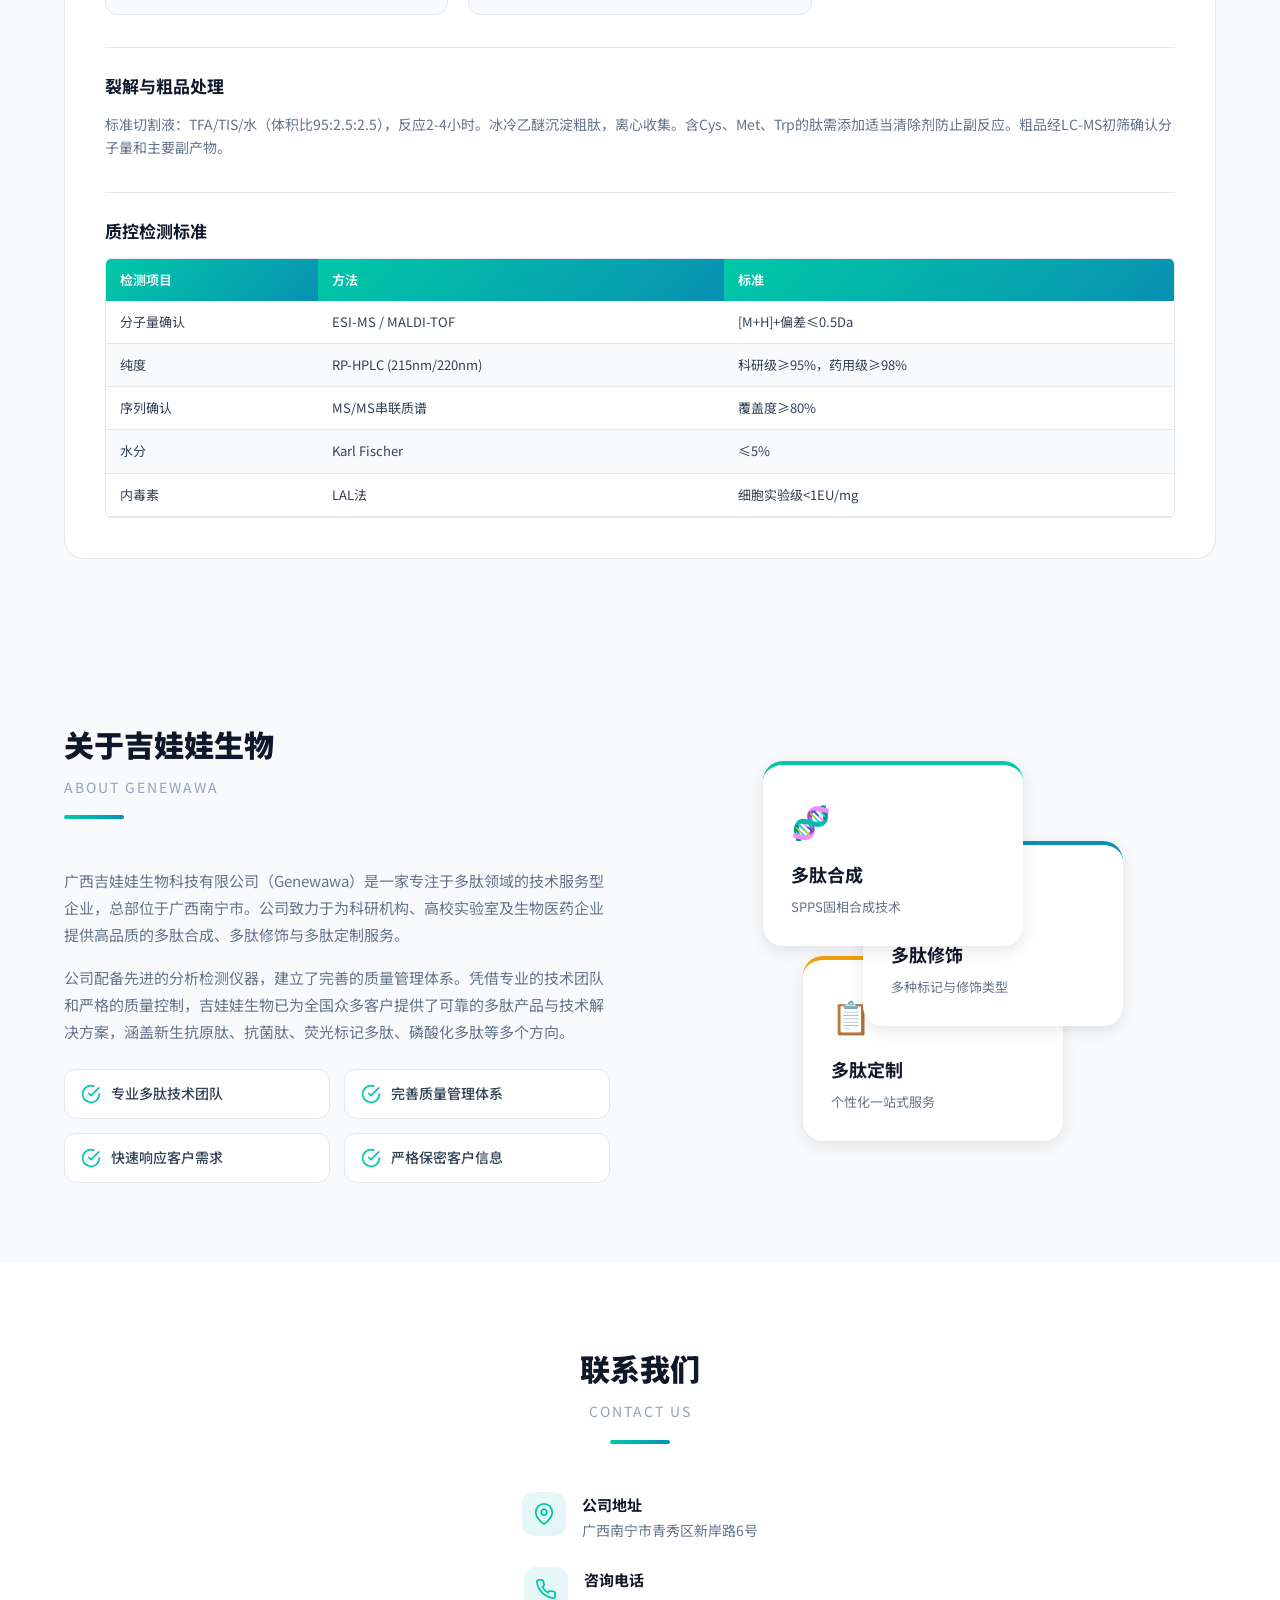
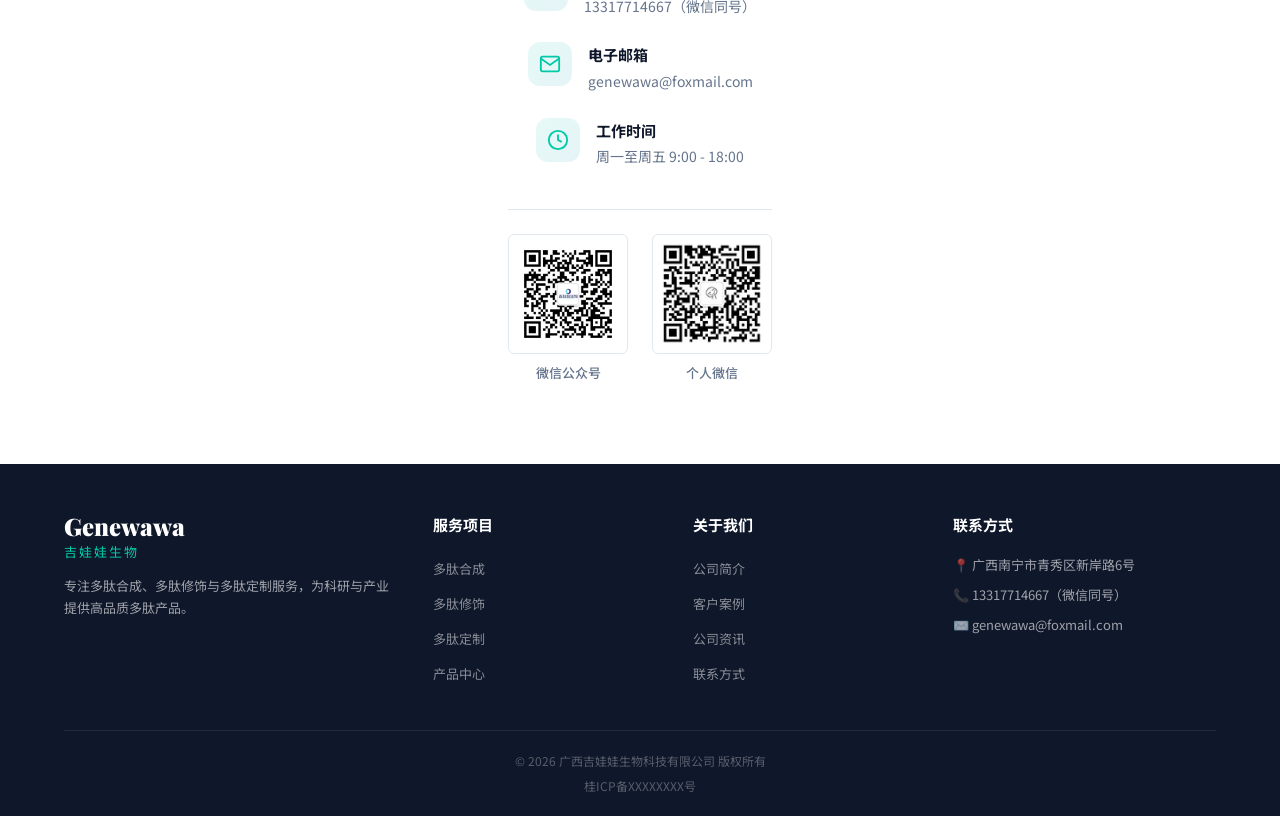
==== commit 6222bc58: "fix: 公司资讯时间改为2026年，春节放假通知改为2026年" ====
--- a/index.html
+++ b/index.html
@@ -886,7 +886,7 @@
                 <div class="news-card">
                     <div class="news-date">
                         <span class="news-day">15</span>
-                        <span class="news-month">2024.05</span>
+                        <span class="news-month">2026.05</span>
                     </div>
                     <div class="news-content">
                         <h3>吉娃娃生物完成多肽合成产线升级</h3>
@@ -896,7 +896,7 @@
                 <div class="news-card">
                     <div class="news-date">
                         <span class="news-day">28</span>
-                        <span class="news-month">2024.04</span>
+                        <span class="news-month">2026.04</span>
                     </div>
                     <div class="news-content">
                         <h3>成功入选柳州市人民医院科研试剂耗材供应商</h3>
@@ -906,7 +906,7 @@
                 <div class="news-card">
                     <div class="news-date">
                         <span class="news-day">10</span>
-                        <span class="news-month">2024.03</span>
+                        <span class="news-month">2026.03</span>
                     </div>
                     <div class="news-content">
                         <h3>新增磷酸化修饰多肽合成服务</h3>
@@ -916,11 +916,11 @@
                 <div class="news-card">
                     <div class="news-date">
                         <span class="news-day">20</span>
-                        <span class="news-month">2024.01</span>
+                        <span class="news-month">2026.01</span>
                     </div>
                     <div class="news-content">
-                        <h3>2024年春节放假通知</h3>
-                        <p>公司春节放假时间为2024年2月8日至2月17日，放假期间在线询价正常接收，节后统一处理。</p>
+                        <h3>2026年春节放假通知</h3>
+                        <p>公司春节放假时间为2026年2月8日至2月17日，放假期间在线询价正常接收，节后统一处理。</p>
                     </div>
                 </div>
             </div>
@@ -1368,7 +1368,7 @@
                 </div>
             </div>
             <div class="footer-bottom">
-                <p>© 2024 广西吉娃娃生物科技有限公司 版权所有</p>
+                <p>© 2026 广西吉娃娃生物科技有限公司 版权所有</p>
                 <p class="footer-icp">桂ICP备XXXXXXXX号</p>
             </div>
         </div>
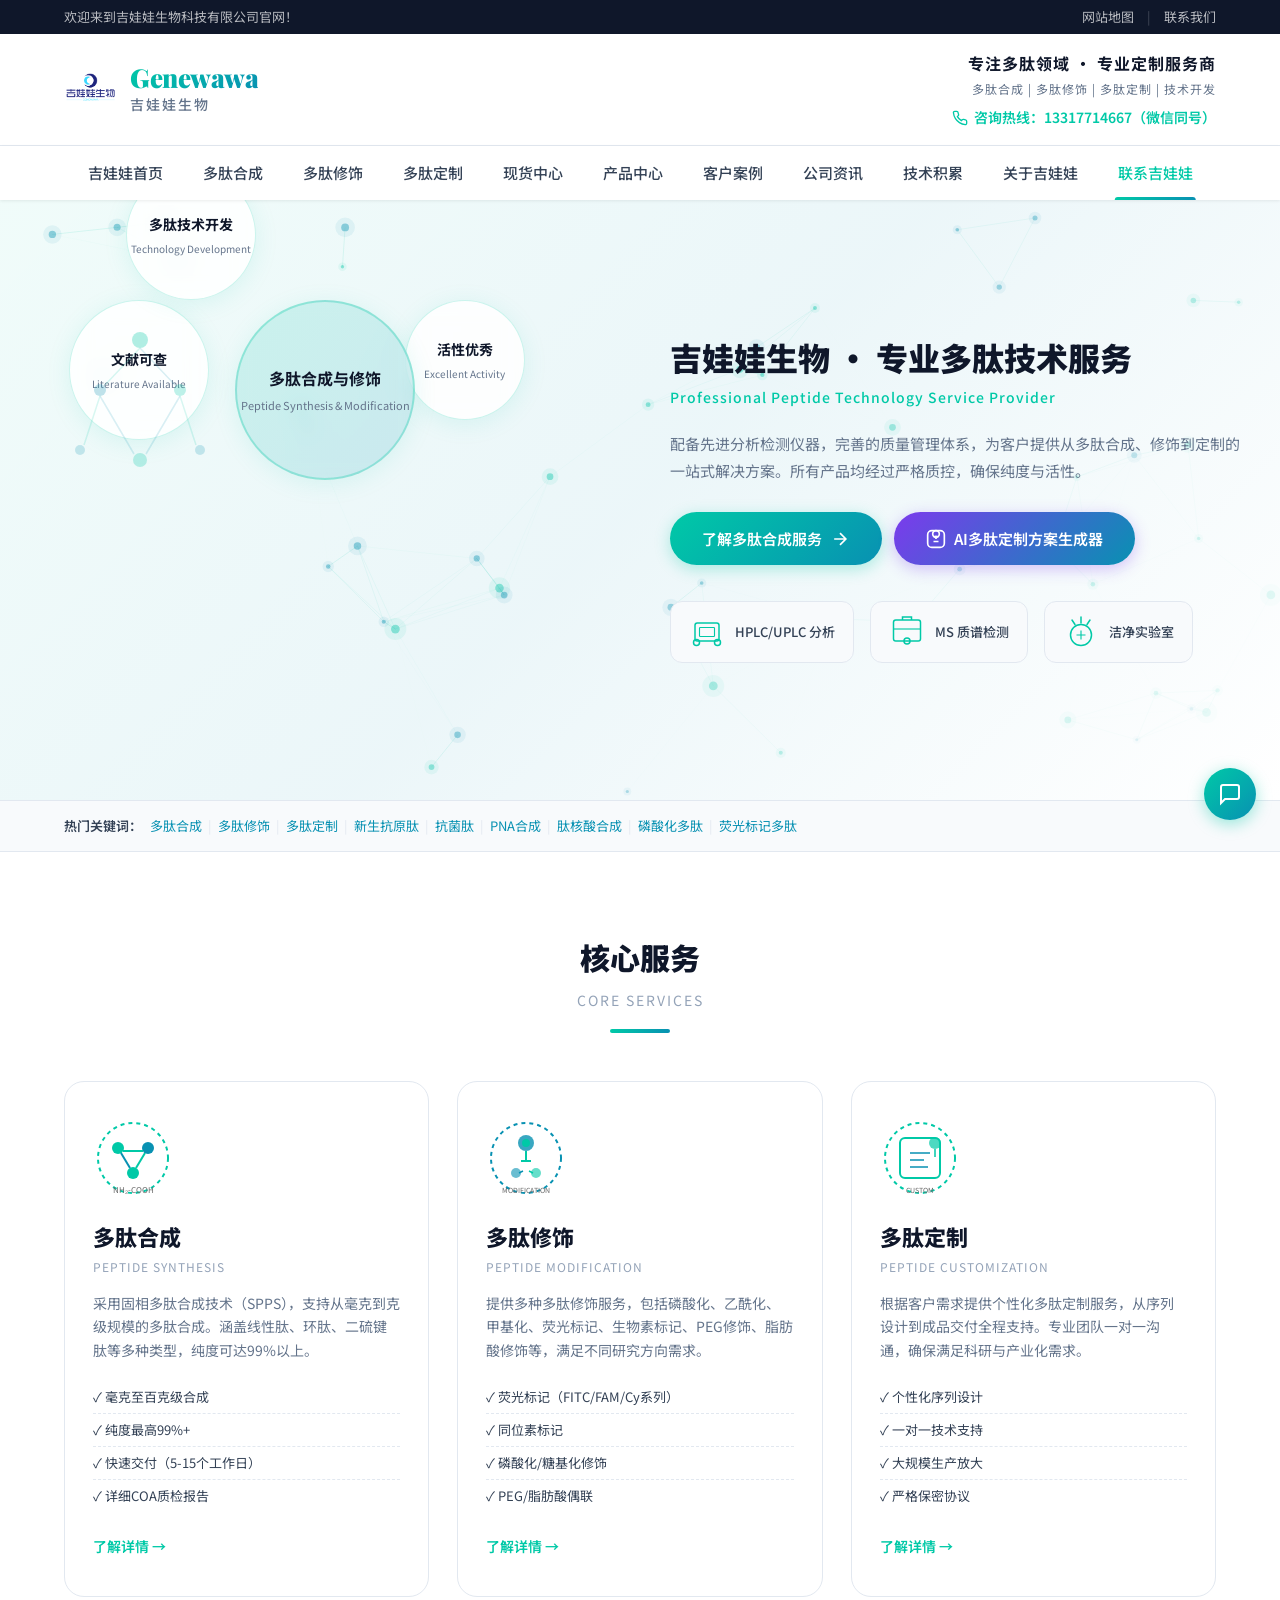
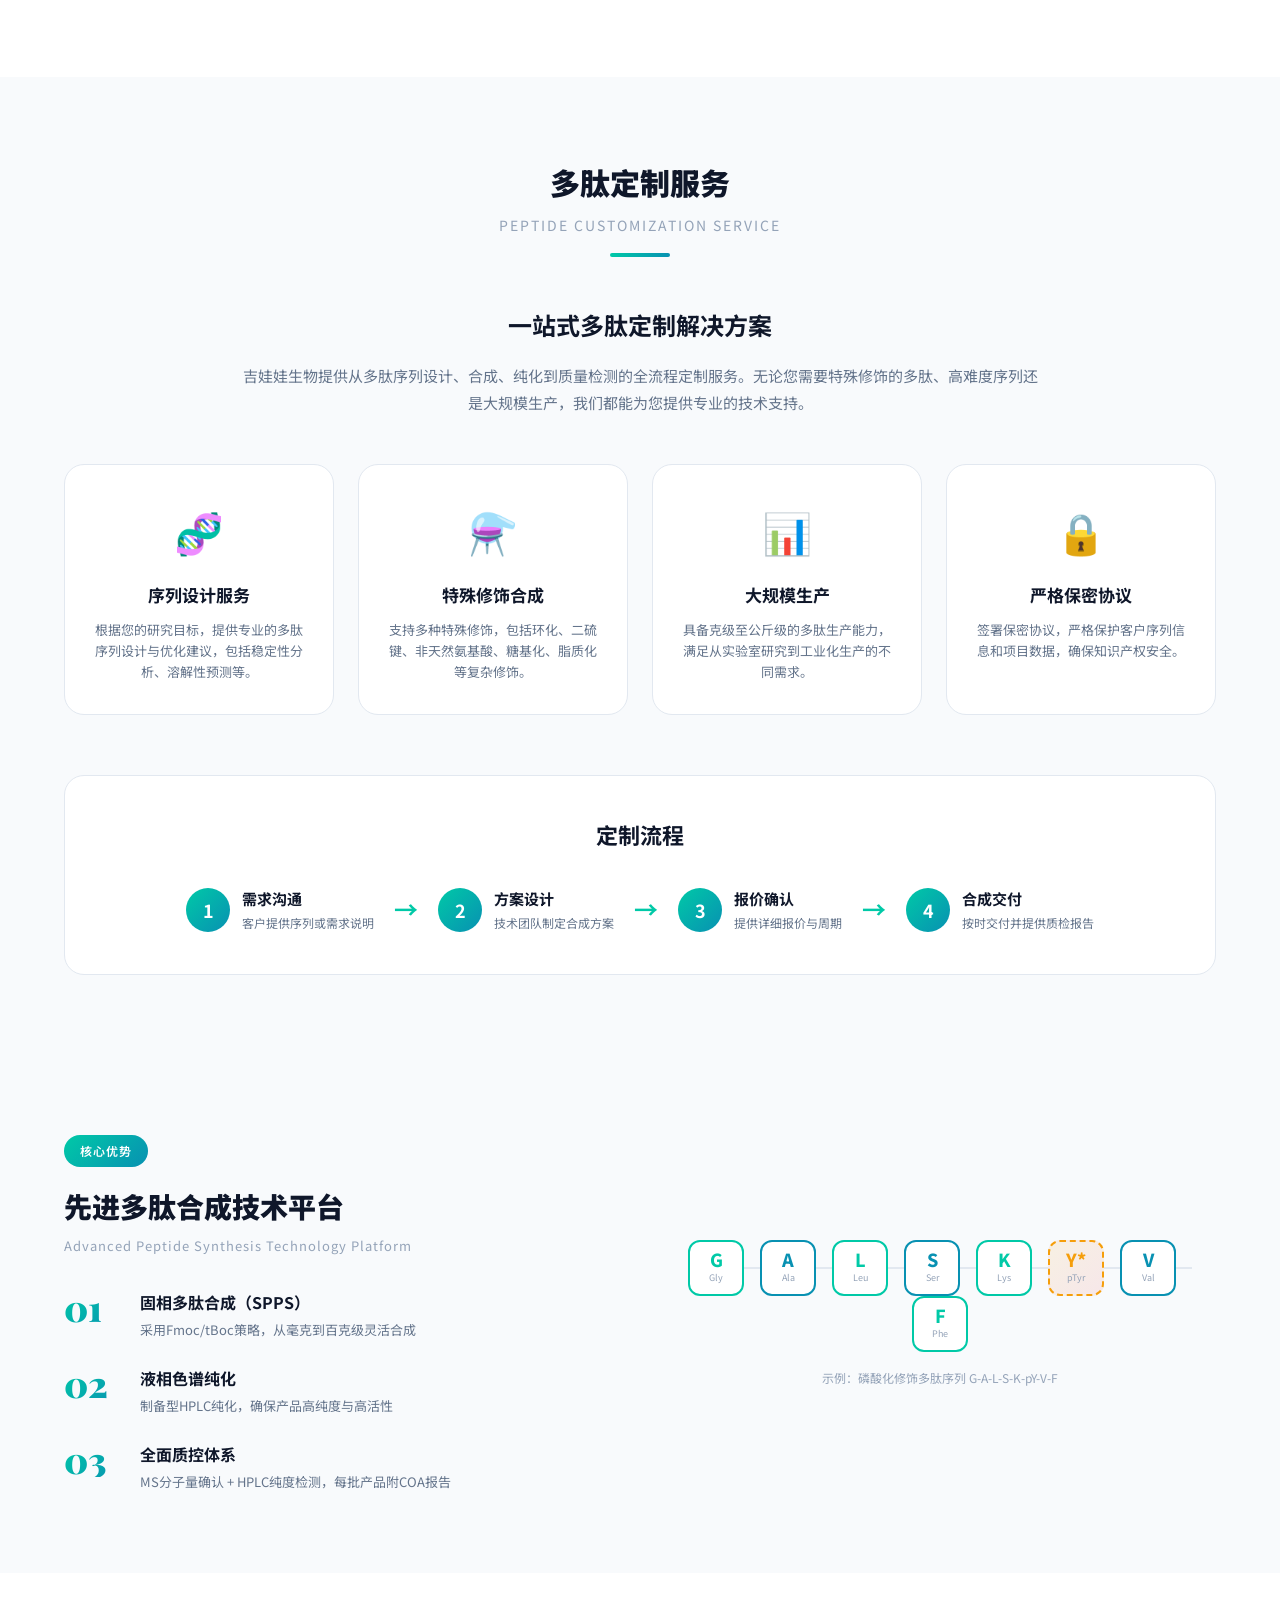
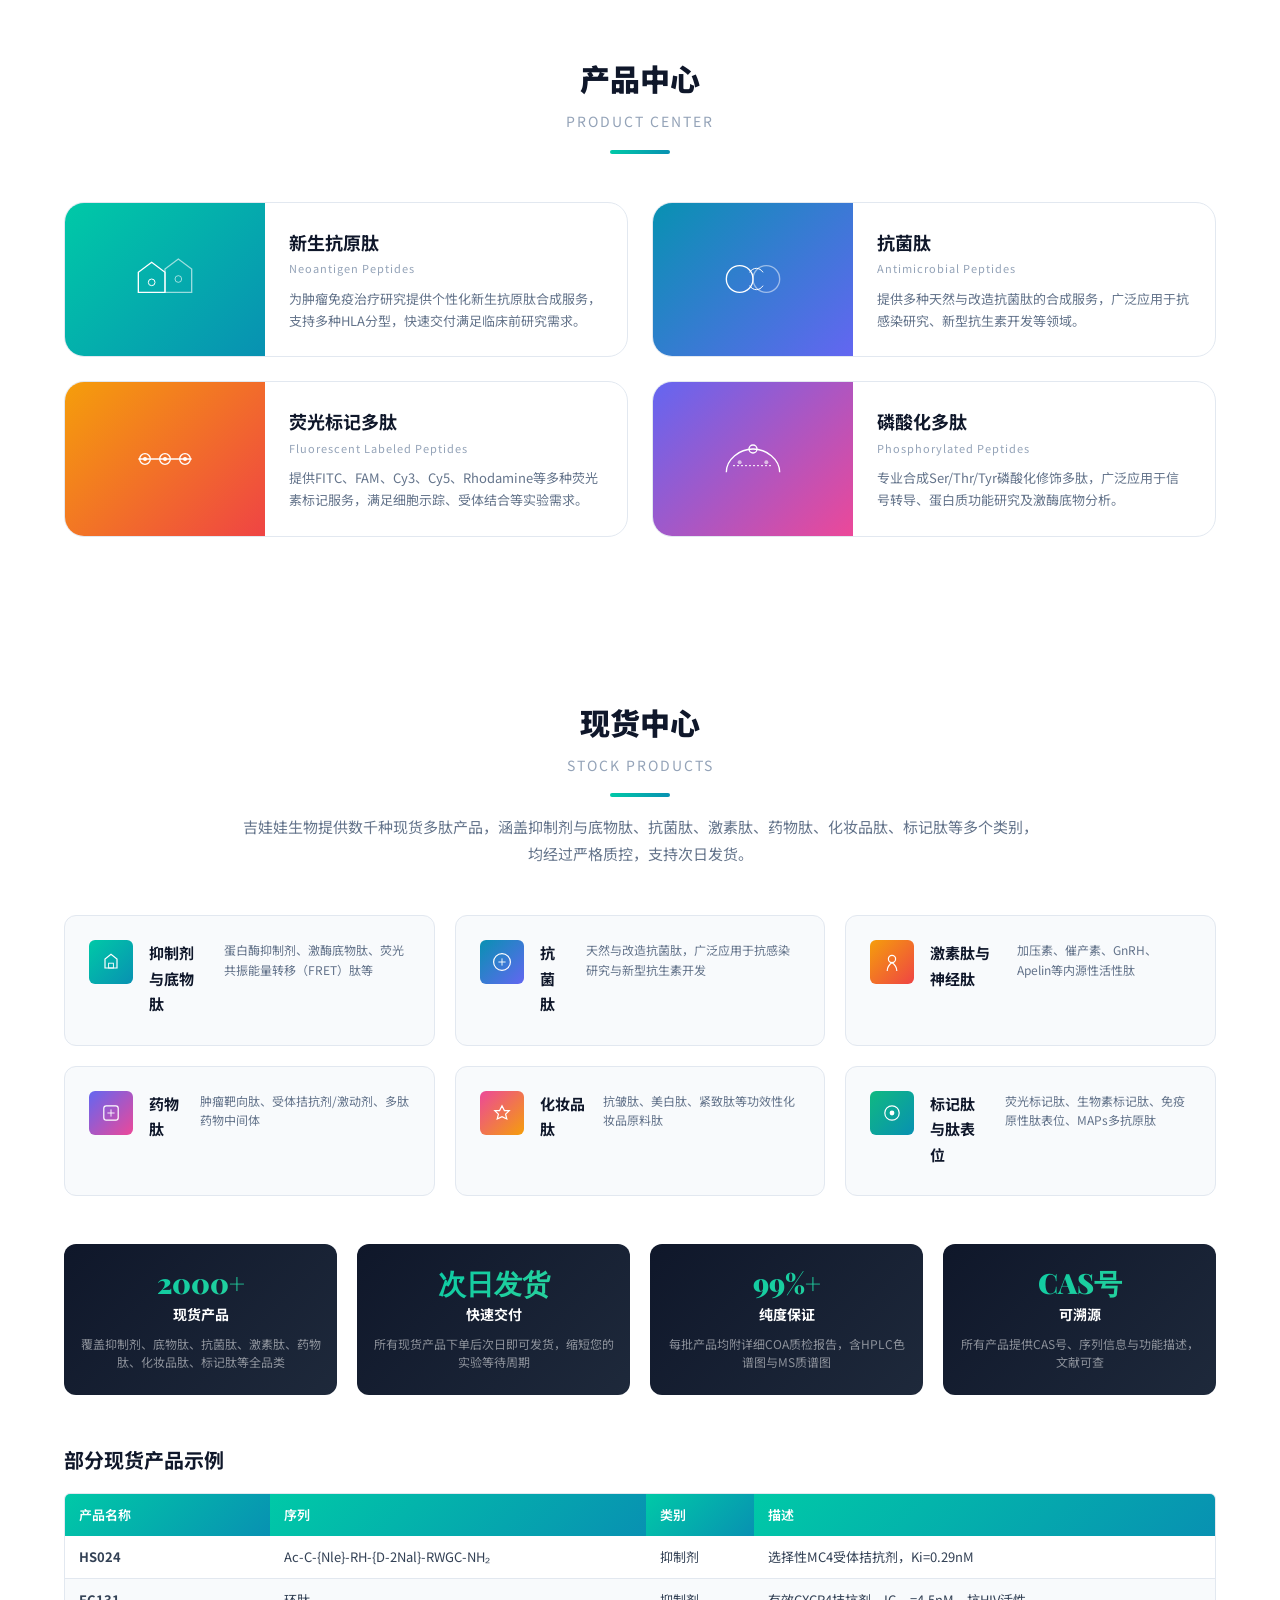
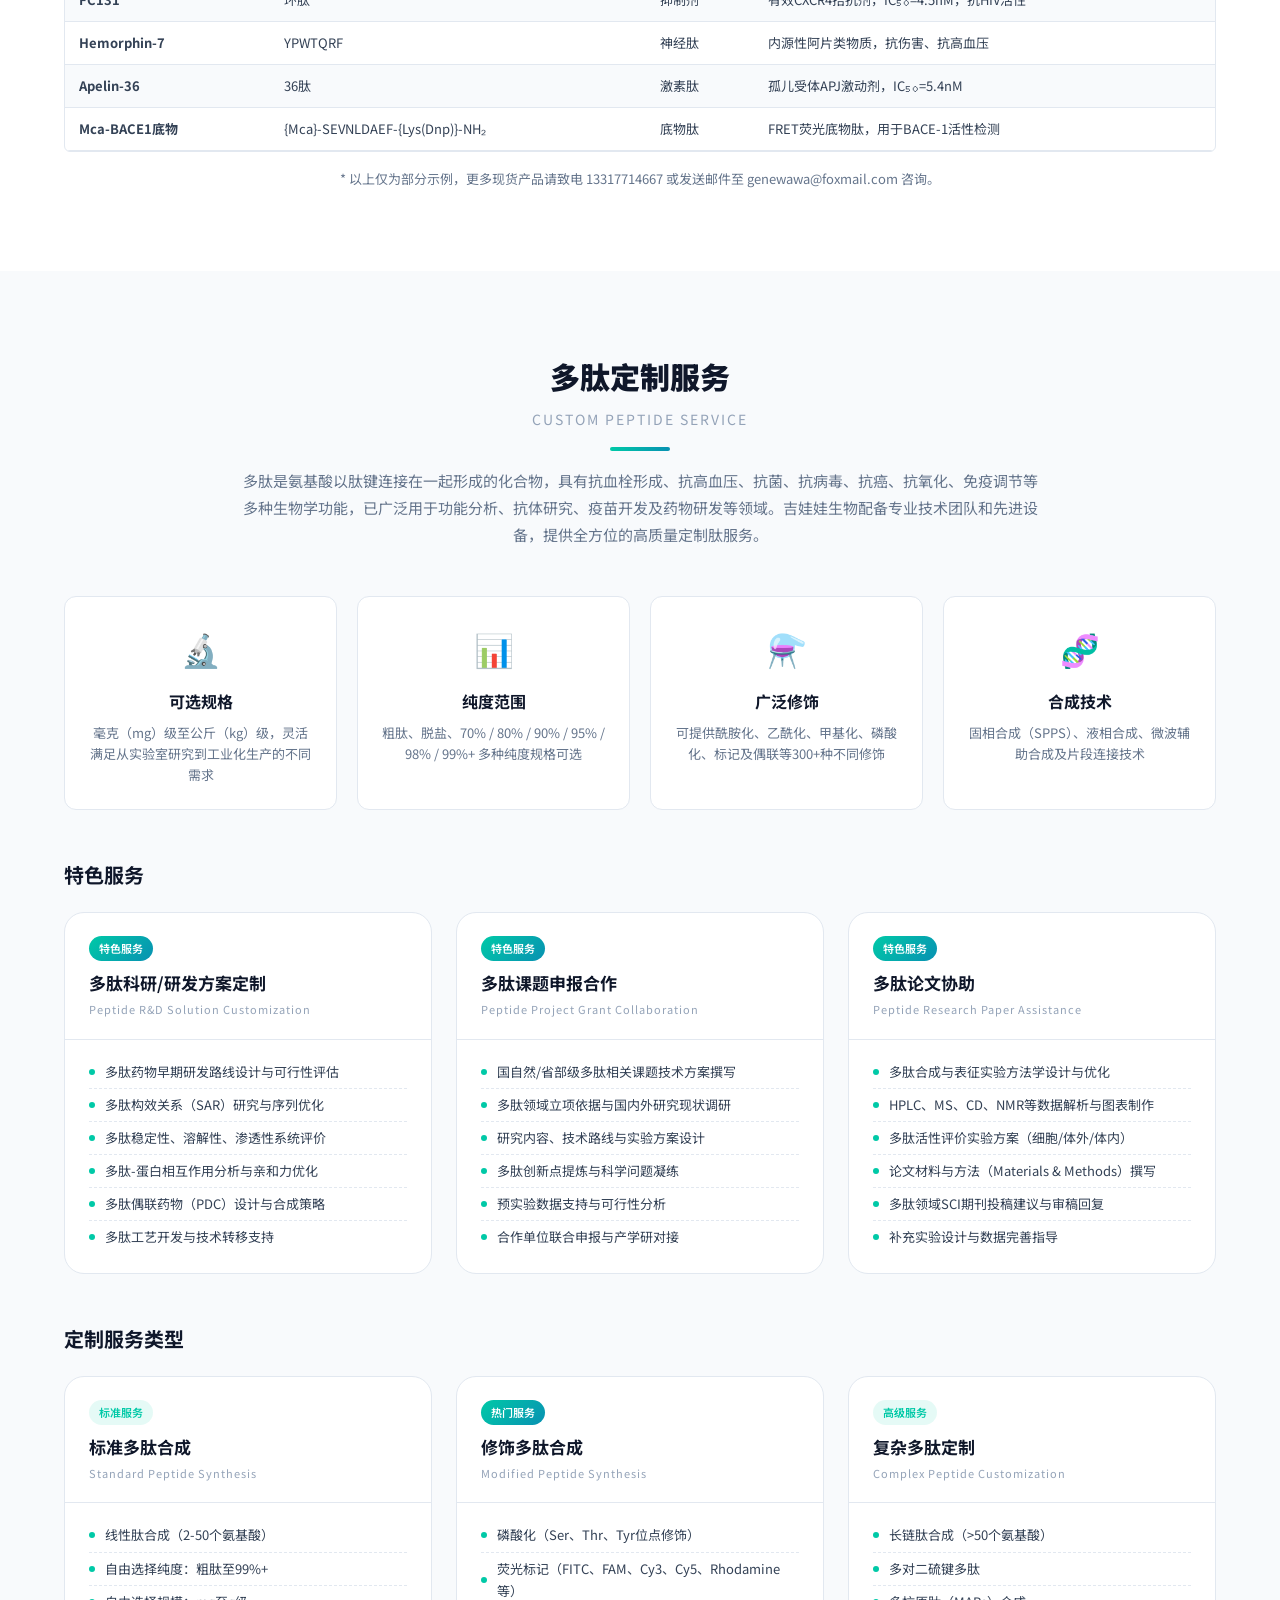
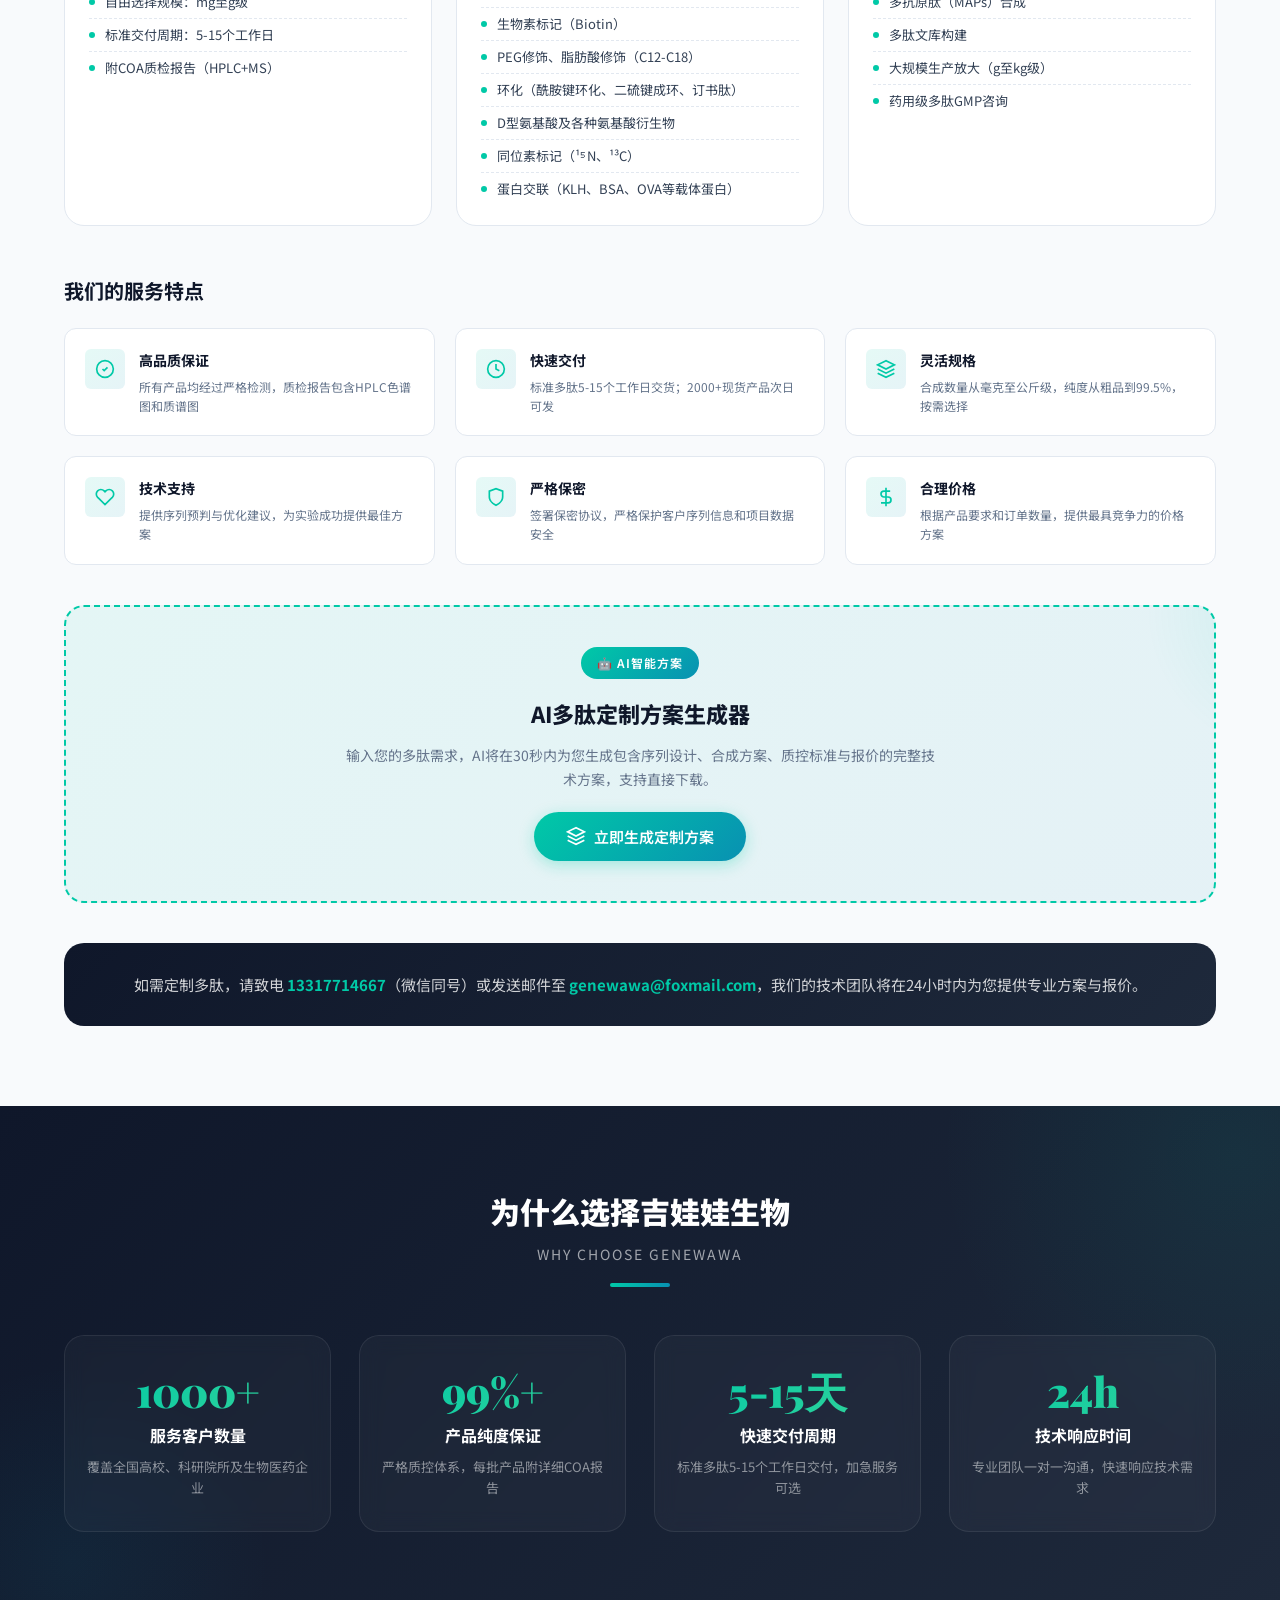
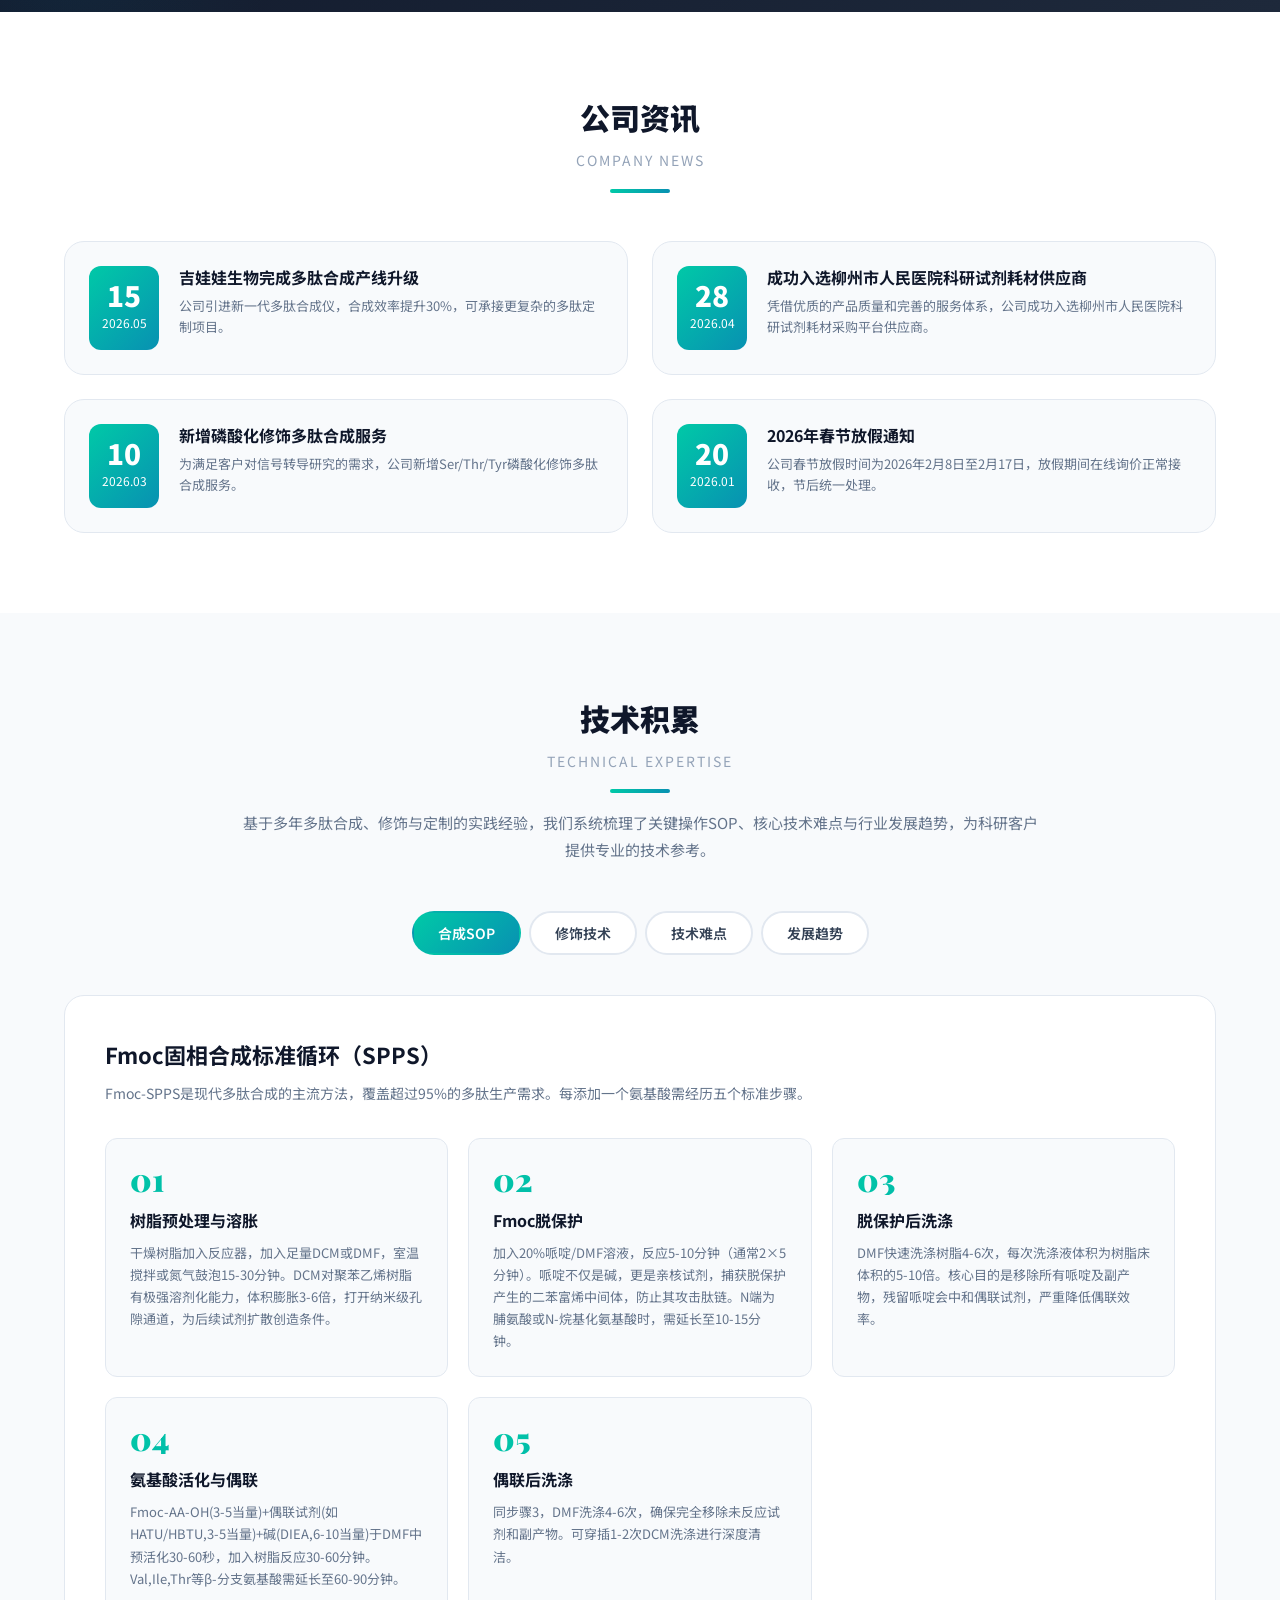
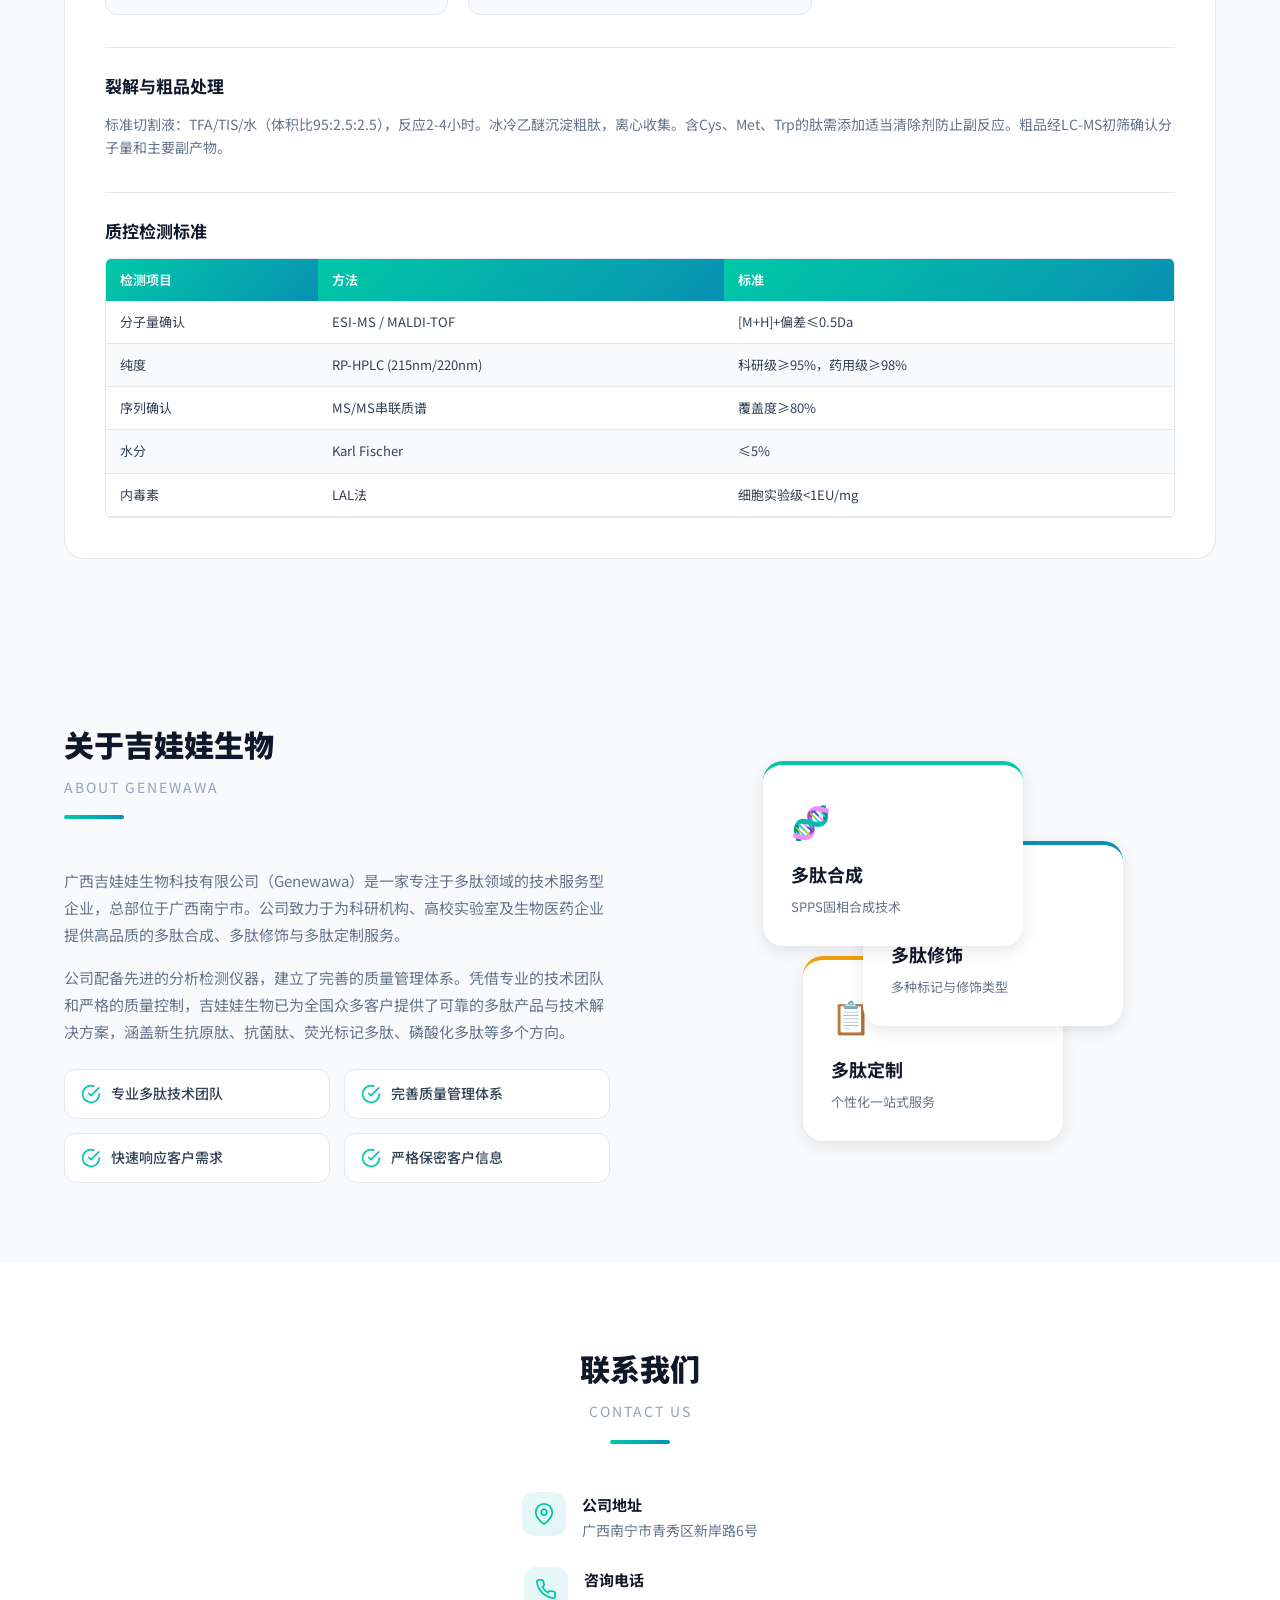
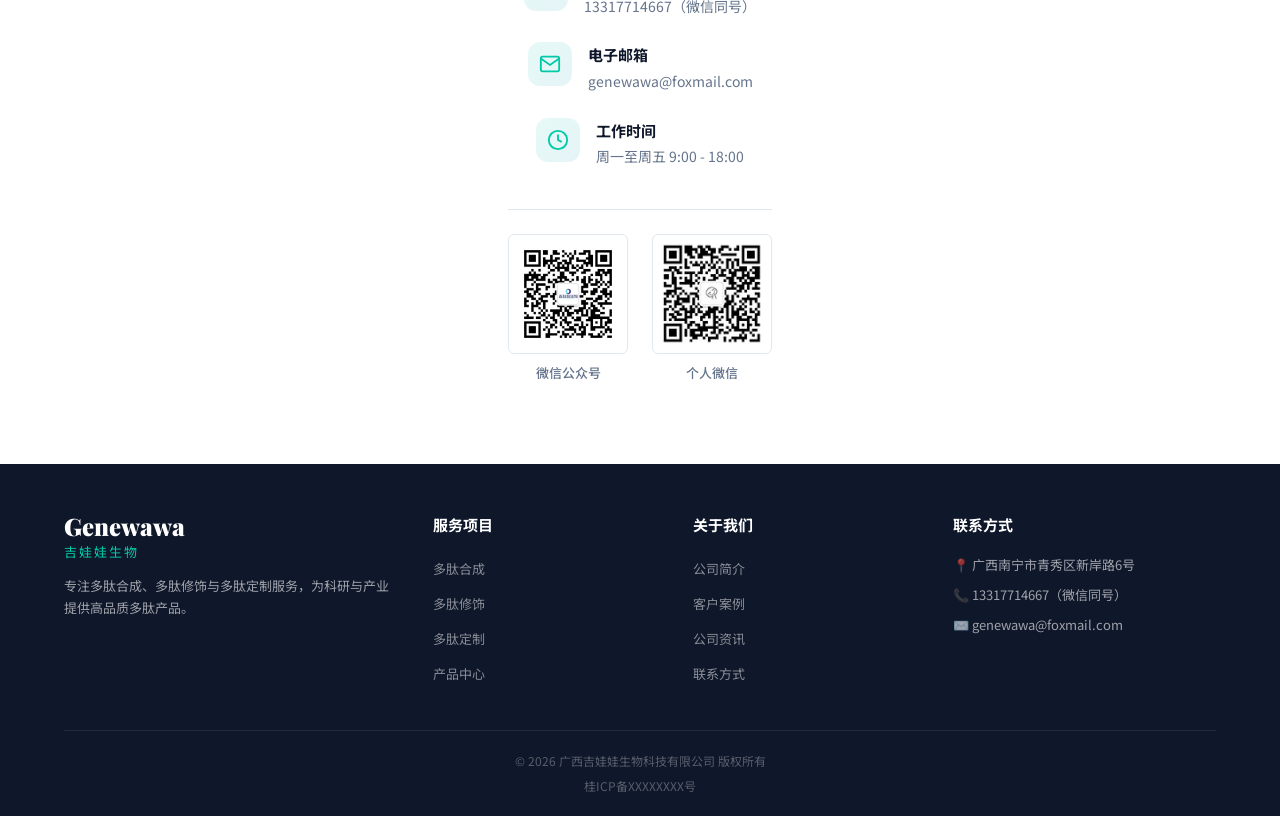
==== commit 4b0329bd: "feat: hero区添加AI方案按钮 + 修复导航多肽定制锚点" ====
--- a/index.html
+++ b/index.html
@@ -59,7 +59,7 @@
                 <li class="nav-item active"><a href="#home">吉娃娃首页</a></li>
                 <li class="nav-item"><a href="#synthesis">多肽合成</a></li>
                 <li class="nav-item"><a href="#modification">多肽修饰</a></li>
-                <li class="nav-item"><a href="#custom">多肽定制</a></li>
+                <li class="nav-item"><a href="#custom-service">多肽定制</a></li>
                 <li class="nav-item"><a href="#stock">现货中心</a></li>
                 <li class="nav-item"><a href="#products">产品中心</a></li>
                 <li class="nav-item"><a href="#cases">客户案例</a></li>
@@ -121,12 +121,25 @@
                 <h2 class="hero-title">吉娃娃生物 · 专业多肽技术服务</h2>
                 <p class="hero-subtitle">Professional Peptide Technology Service Provider</p>
                 <p class="hero-desc">配备先进分析检测仪器，完善的质量管理体系，为客户提供从多肽合成、修饰到定制的一站式解决方案。所有产品均经过严格质控，确保纯度与活性。</p>
-                <a href="#synthesis" class="hero-btn">
-                    <span>了解多肽合成服务</span>
-                    <svg viewBox="0 0 24 24" fill="none" stroke="currentColor" stroke-width="2" width="20" height="20">
-                        <path d="M5 12h14M12 5l7 7-7 7"/>
-                    </svg>
-                </a>
+                <div class="hero-btns">
+                    <a href="#synthesis" class="hero-btn">
+                        <span>了解多肽合成服务</span>
+                        <svg viewBox="0 0 24 24" fill="none" stroke="currentColor" stroke-width="2" width="20" height="20">
+                            <path d="M5 12h14M12 5l7 7-7 7"/>
+                        </svg>
+                    </a>
+                    <button class="hero-btn hero-btn-ai" id="heroAiPlanBtn" type="button">
+                        <svg viewBox="0 0 24 24" fill="none" stroke="currentColor" stroke-width="2" width="20" height="20">
+                            <path d="M12 2a4 4 0 014 4 4 4 0 01-4 4 4 4 0 01-4-4 4 4 0 014-4z"/>
+                            <path d="M12 10v4M12 18a4 4 0 014 4 4 4 0 01-4 4 4 4 0 01-4-4 4 4 0 014-4z" opacity="0"/>
+                            <rect x="2" y="2" width="20" height="20" rx="5" ry="5" stroke="currentColor" stroke-width="2" fill="none"/>
+                            <line x1="12" y1="8" x2="12" y2="12"/>
+                            <line x1="12" y1="16" x2="12" y2="16"/>
+                            <path d="M9 9h6M9 15h6"/>
+                        </svg>
+                        <span>AI多肽定制方案生成器</span>
+                    </button>
+                </div>
                 <div class="hero-equipment">
                     <div class="equip-card">
                         <div class="equip-icon">
--- a/style.css
+++ b/style.css
@@ -479,6 +479,34 @@
     transform: translateX(4px);
 }
 
+.hero-btns {
+    display: flex;
+    flex-wrap: wrap;
+    gap: 12px;
+    margin-bottom: 24px;
+}
+
+.hero-btn-ai {
+    background: linear-gradient(135deg, #7C3AED, #0891B2);
+    box-shadow: 0 4px 16px rgba(124,58,237,0.3);
+    border: none;
+    cursor: pointer;
+    font-family: inherit;
+}
+
+.hero-btn-ai:hover {
+    box-shadow: 0 8px 24px rgba(124,58,237,0.4);
+}
+
+.hero-btn-ai svg {
+    order: -1;
+    transition: transform var(--transition);
+}
+
+.hero-btn-ai:hover svg {
+    transform: rotate(15deg);
+}
+
 .hero-equipment {
     display: flex;
     gap: 16px;
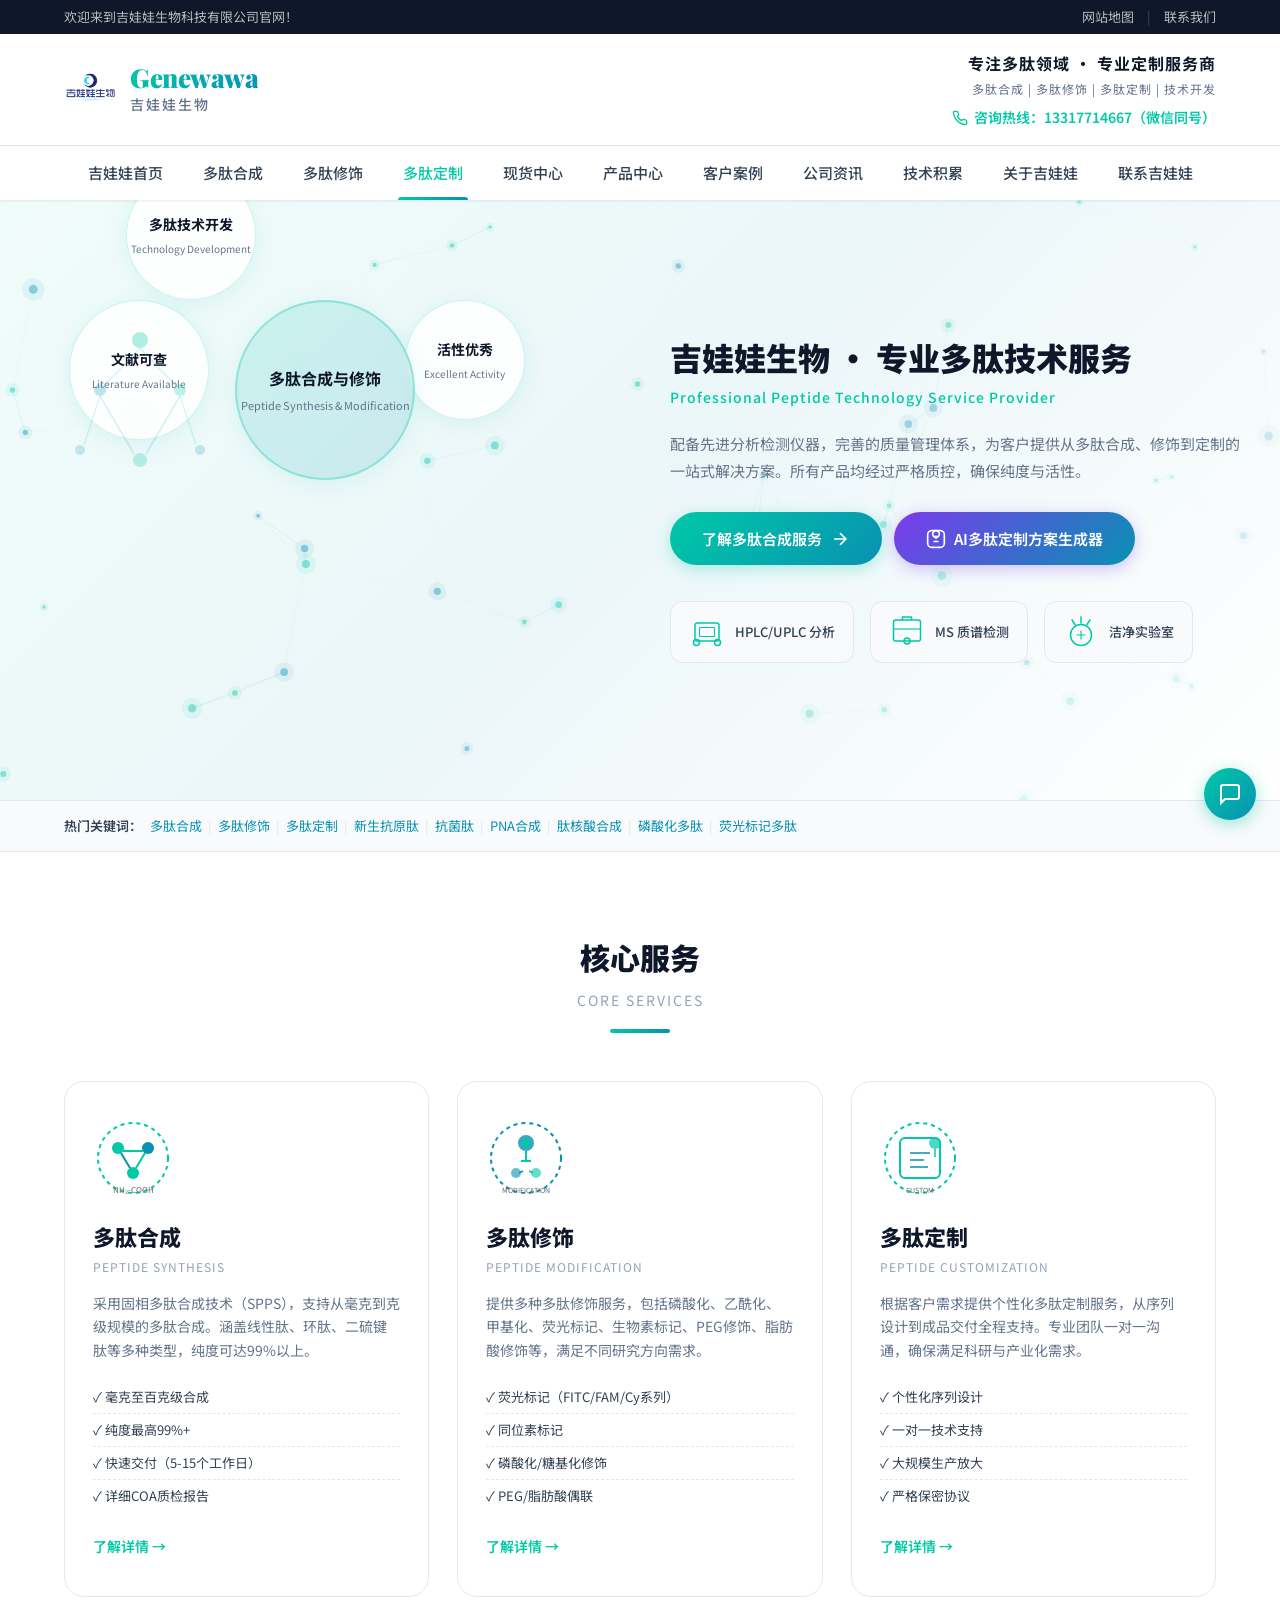
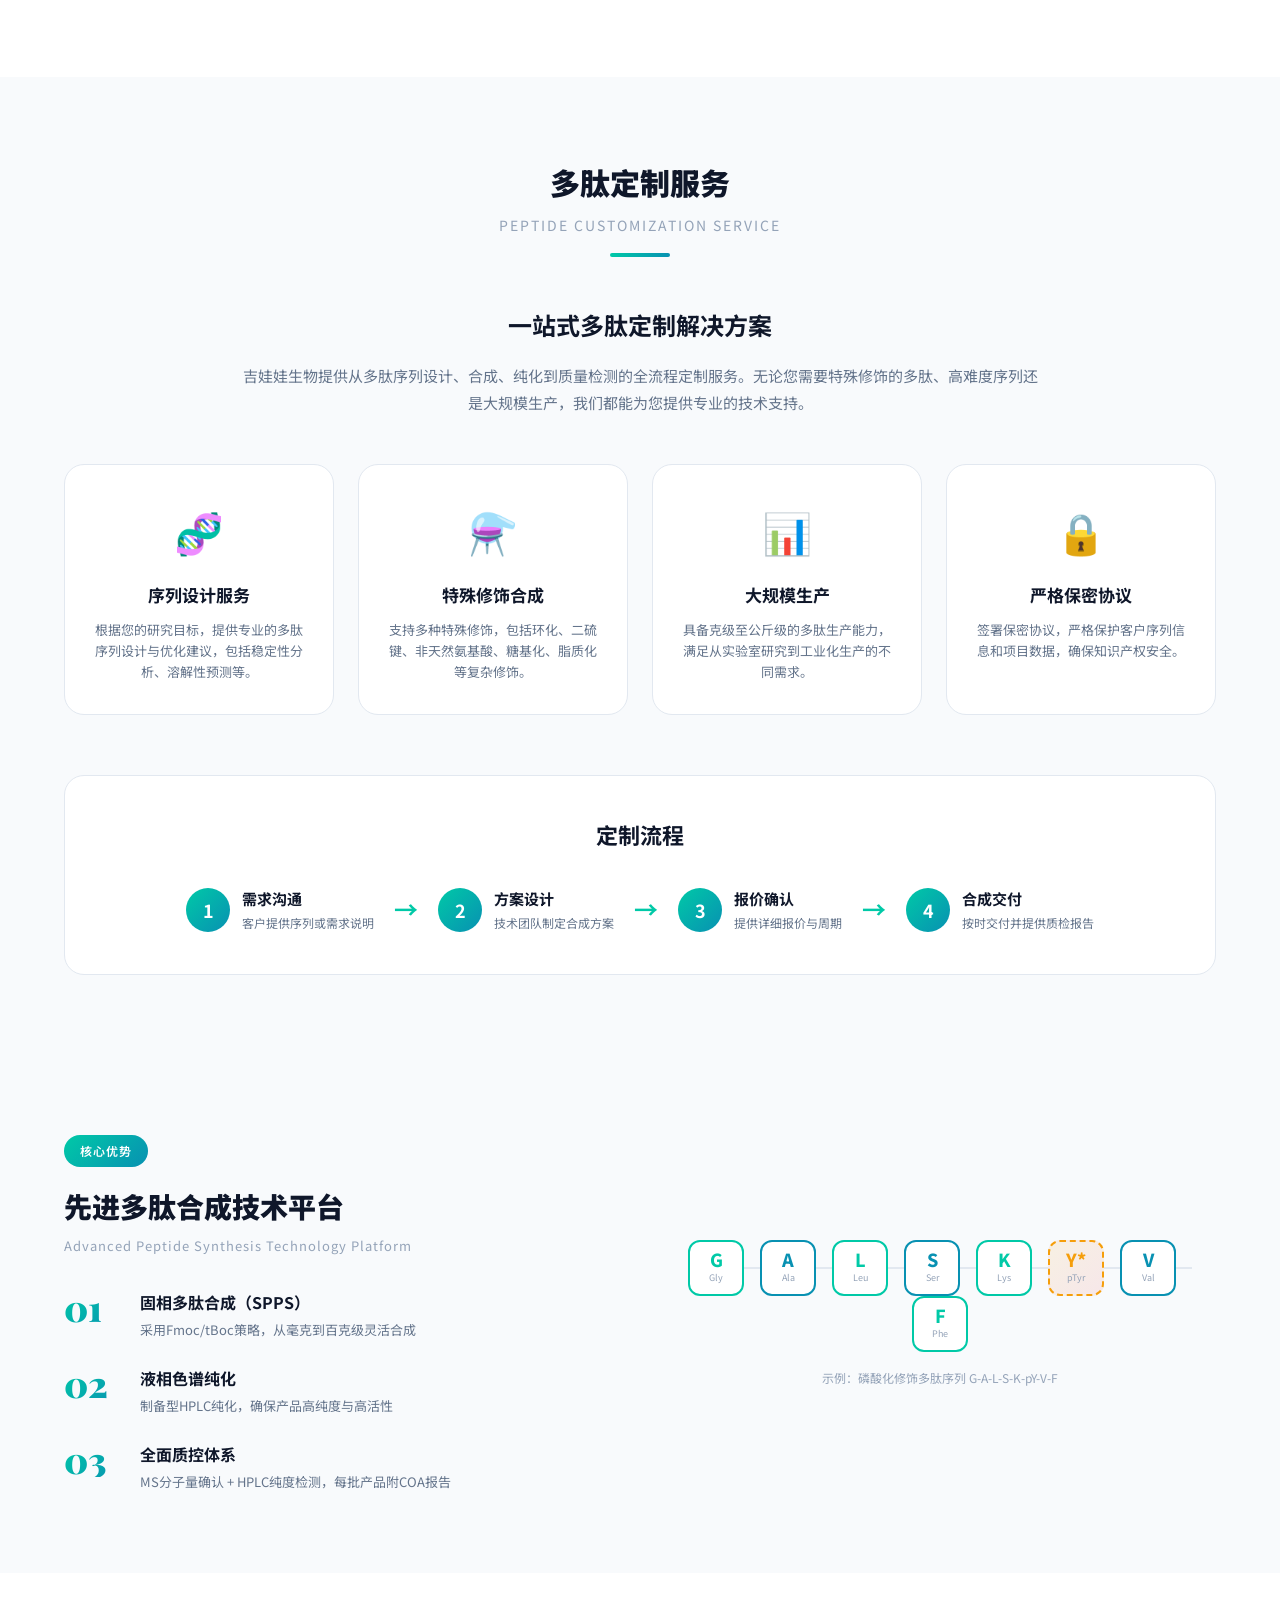
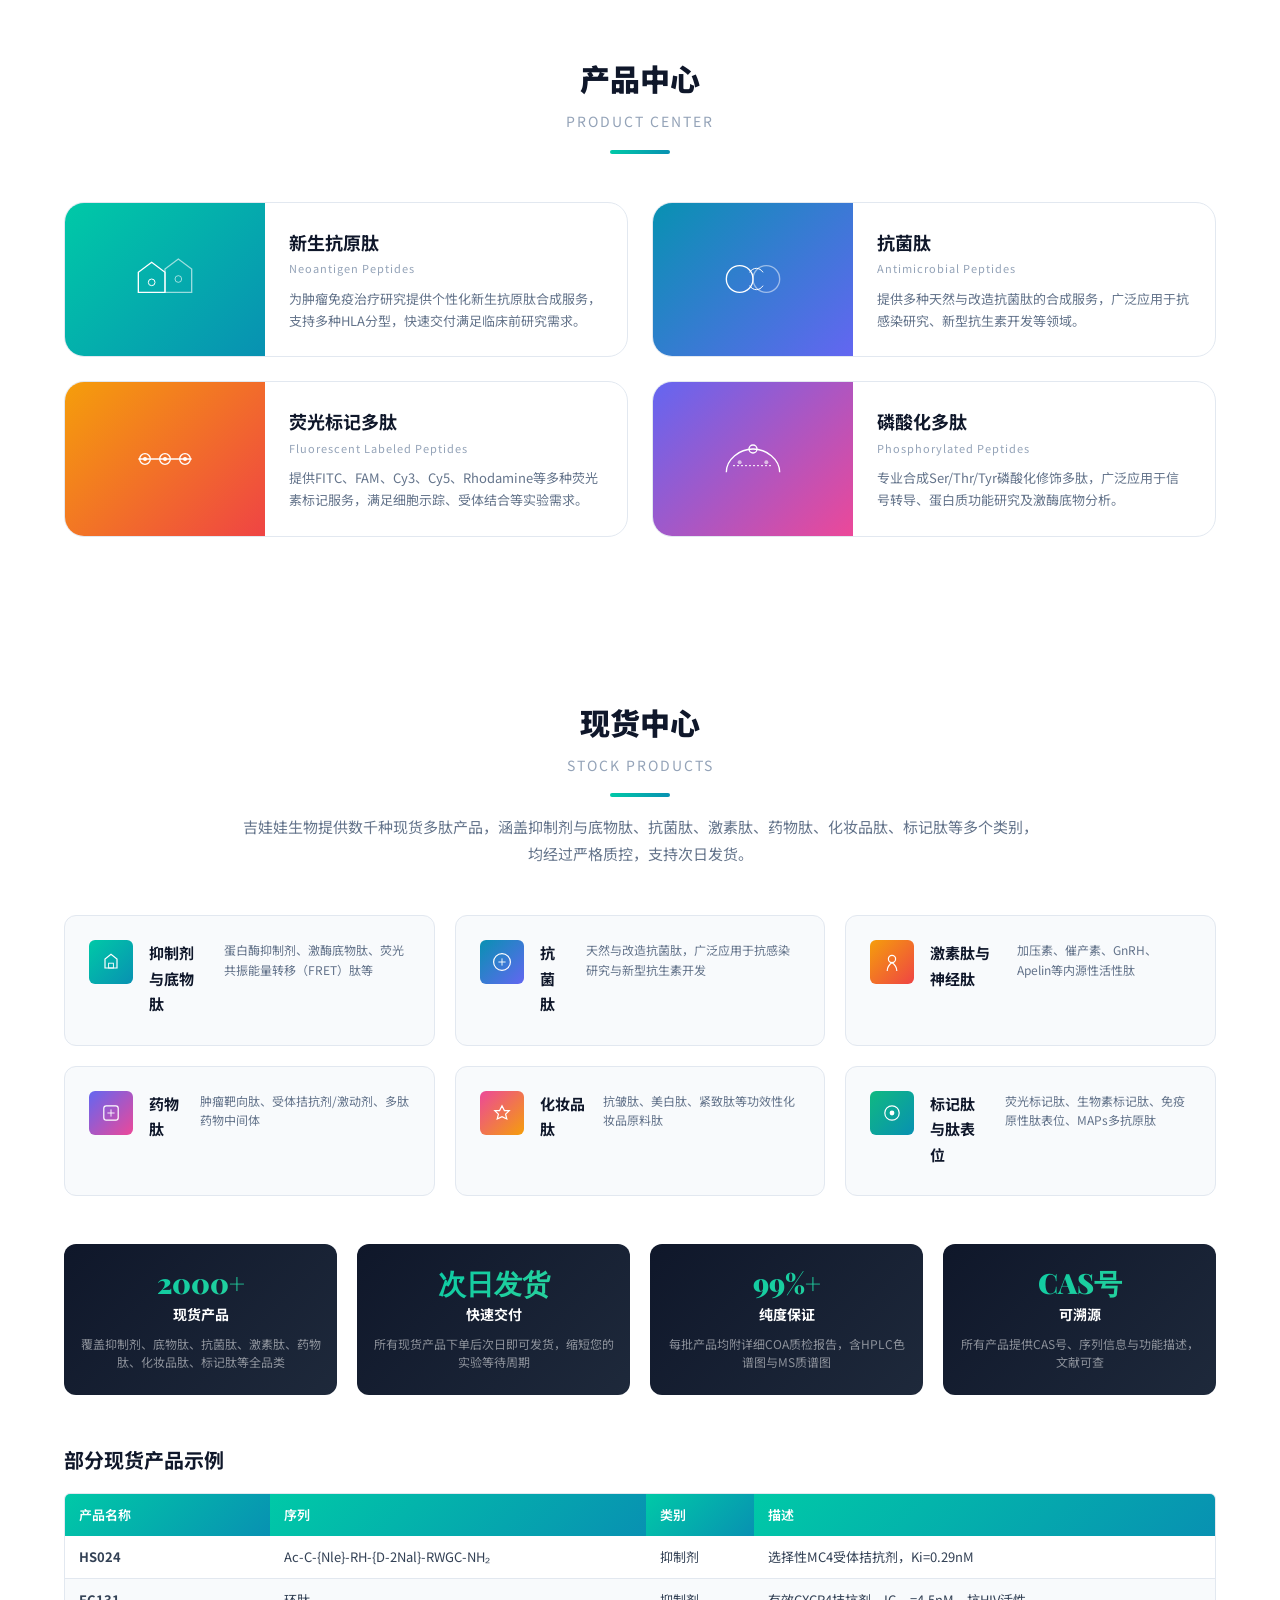
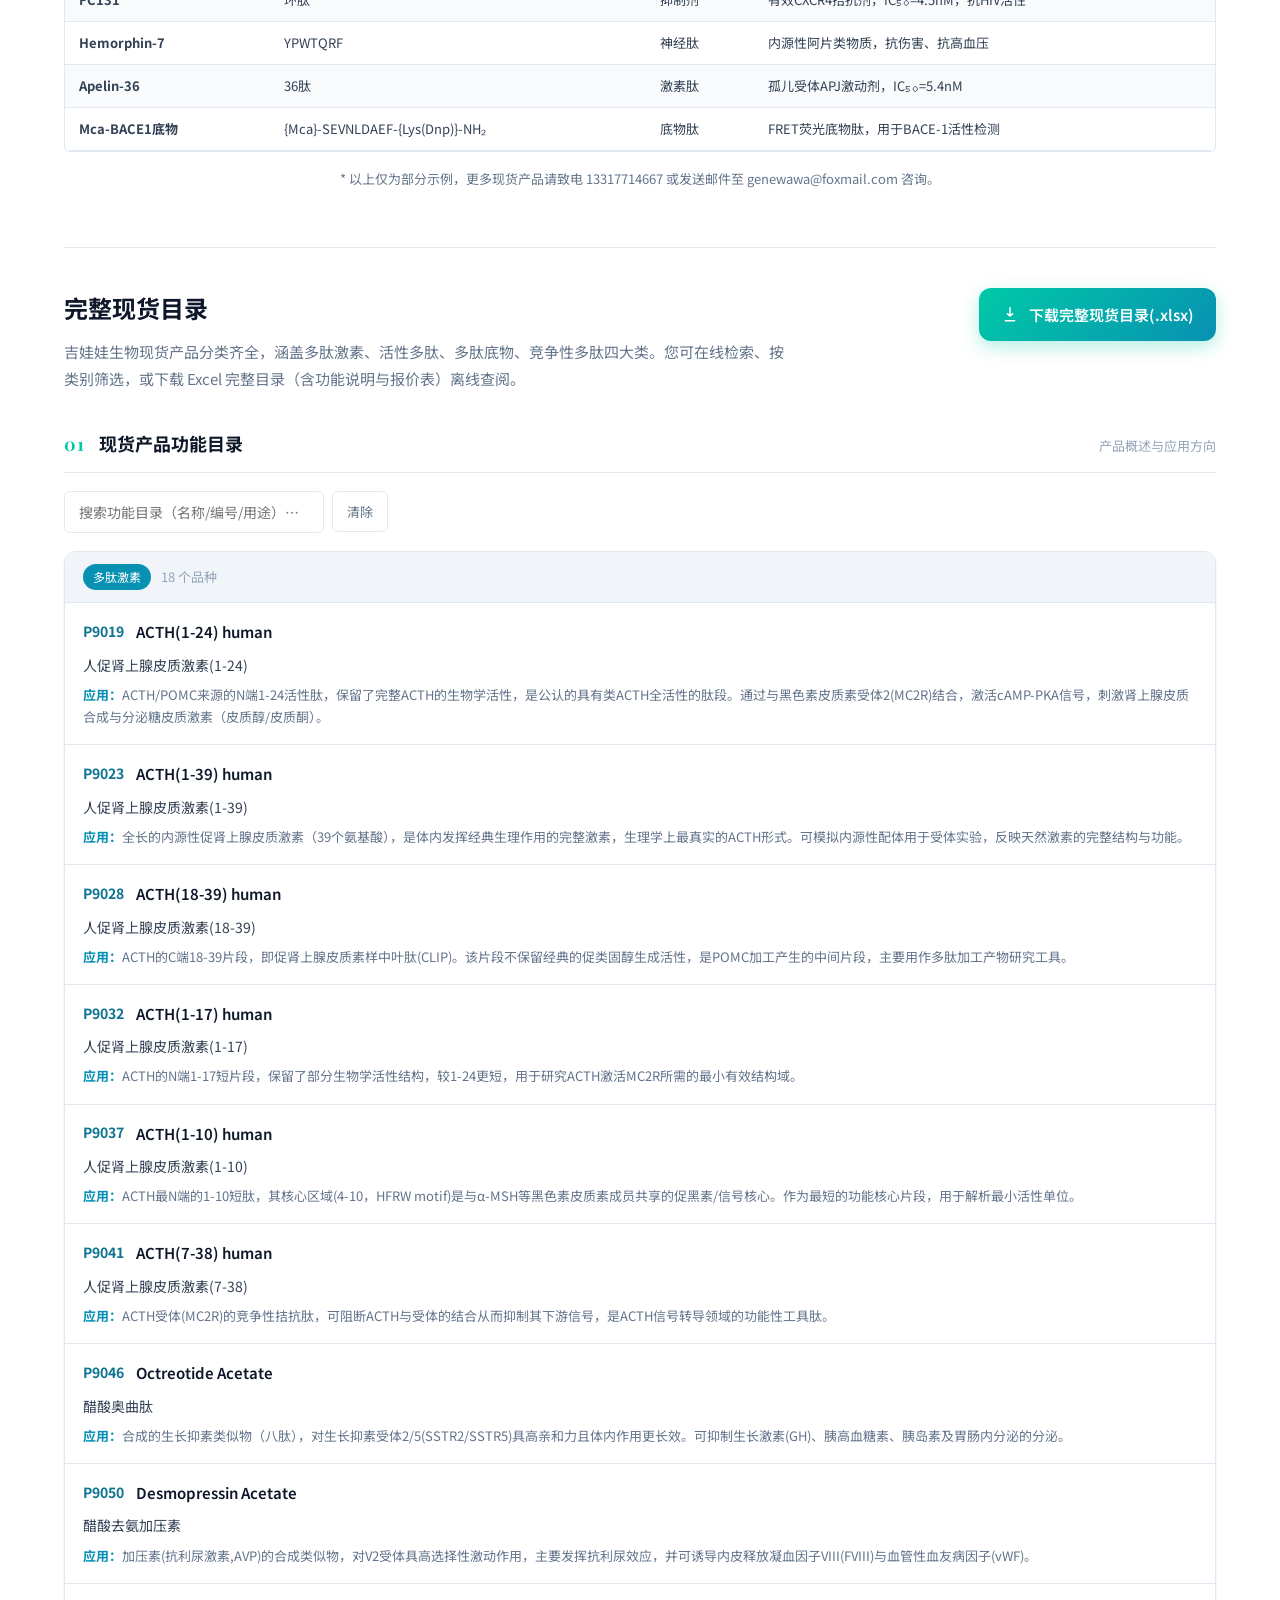
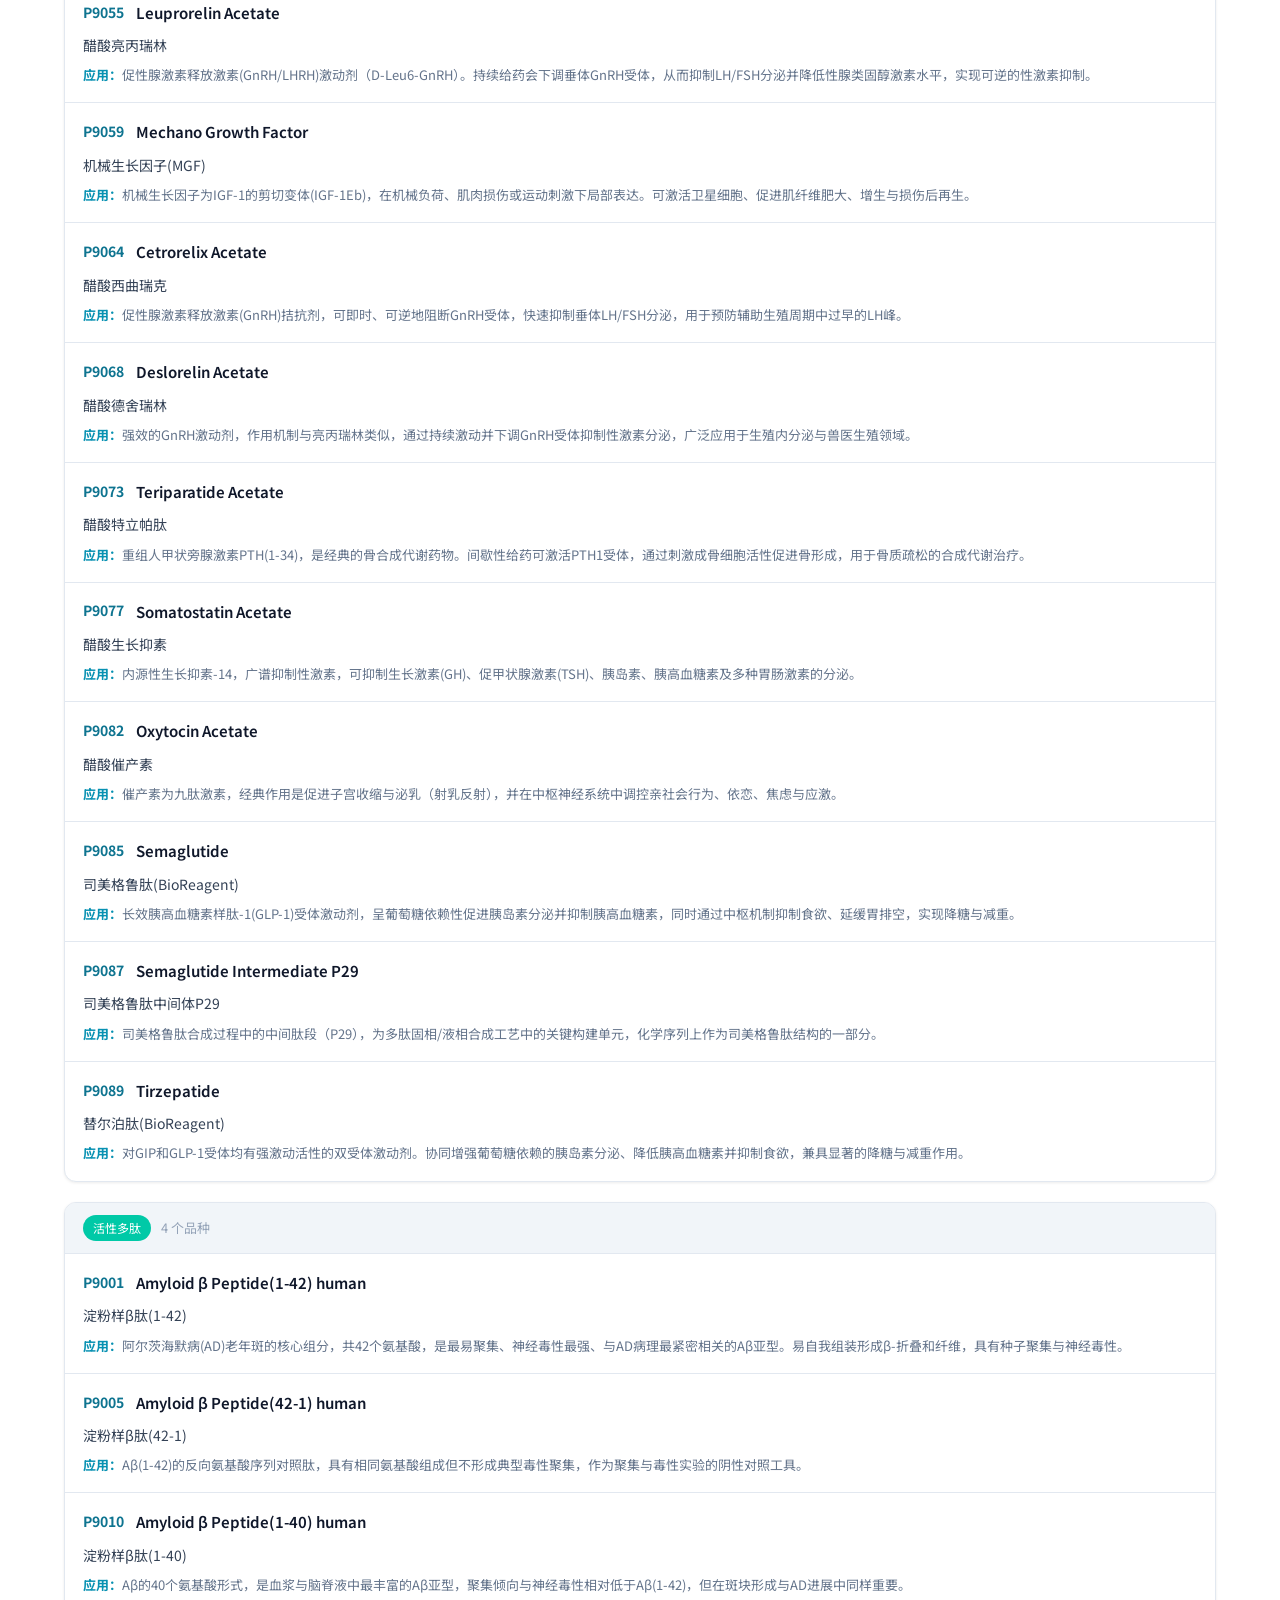
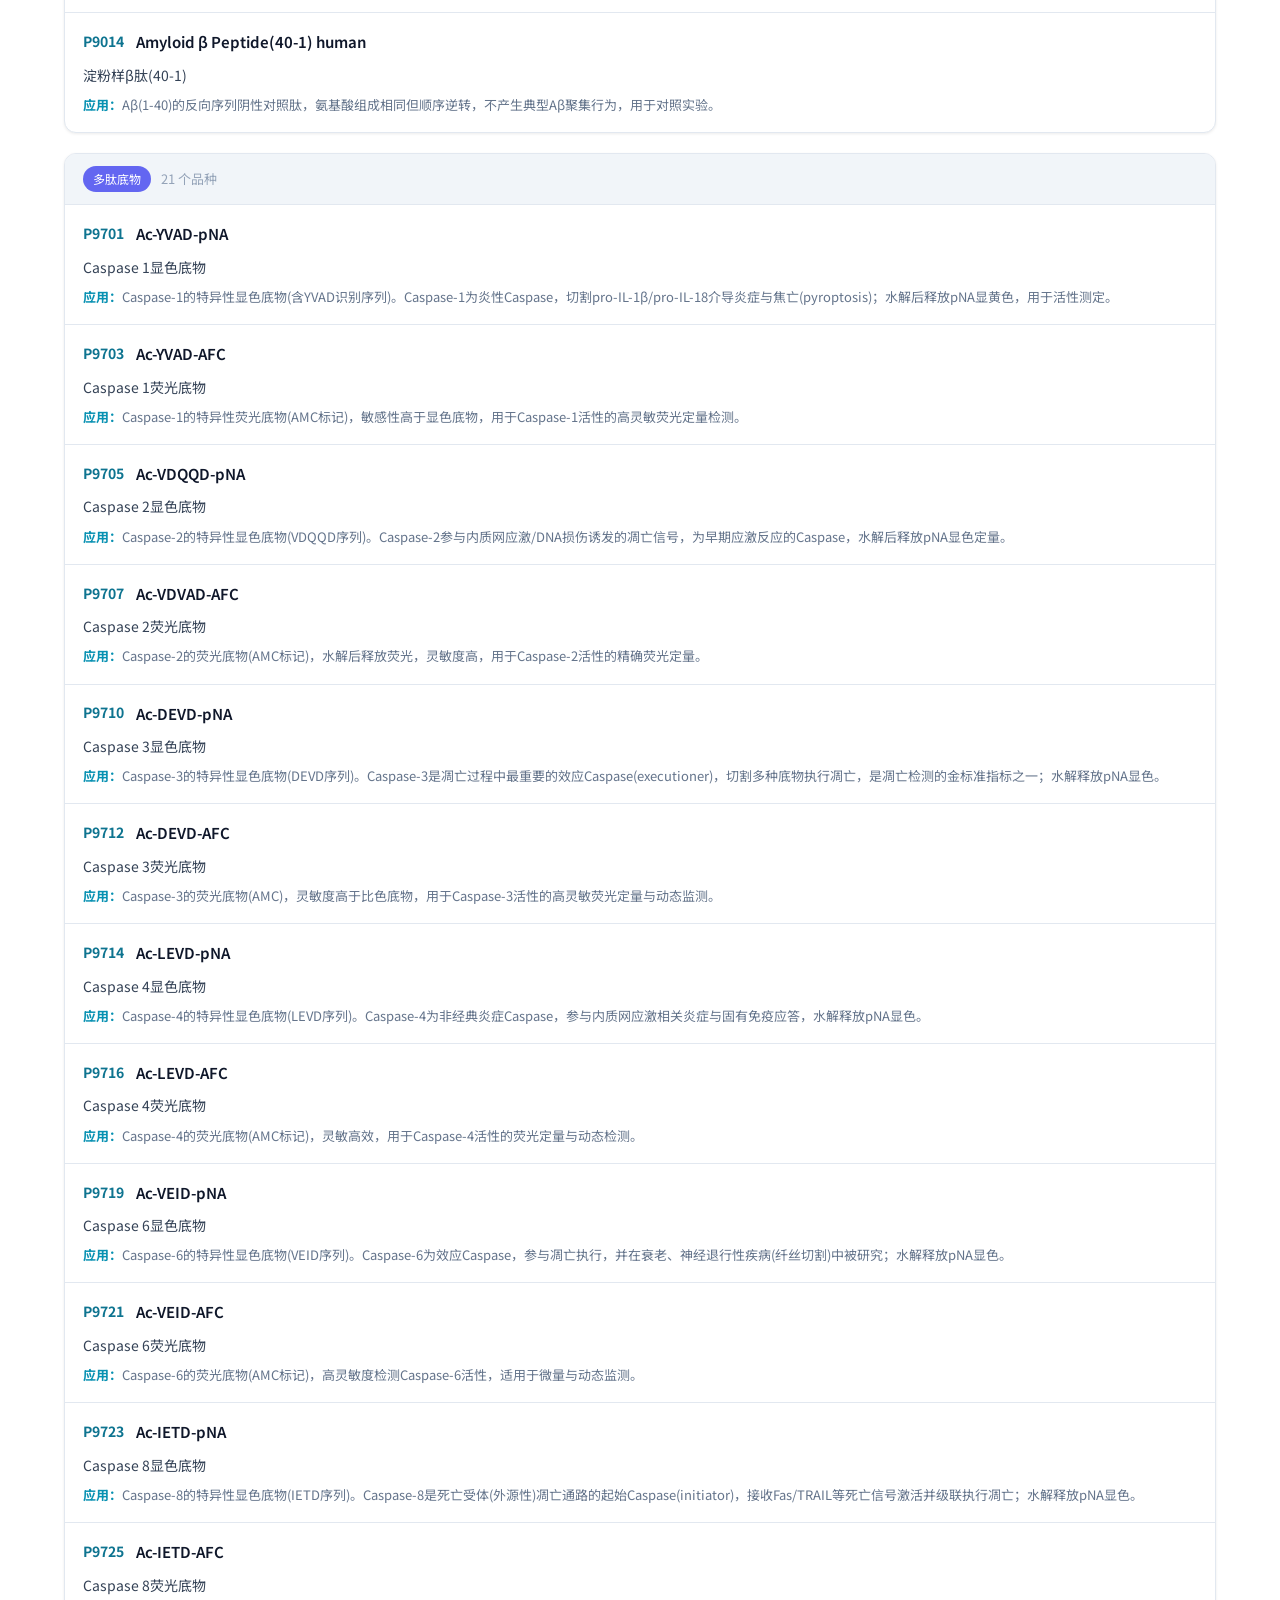
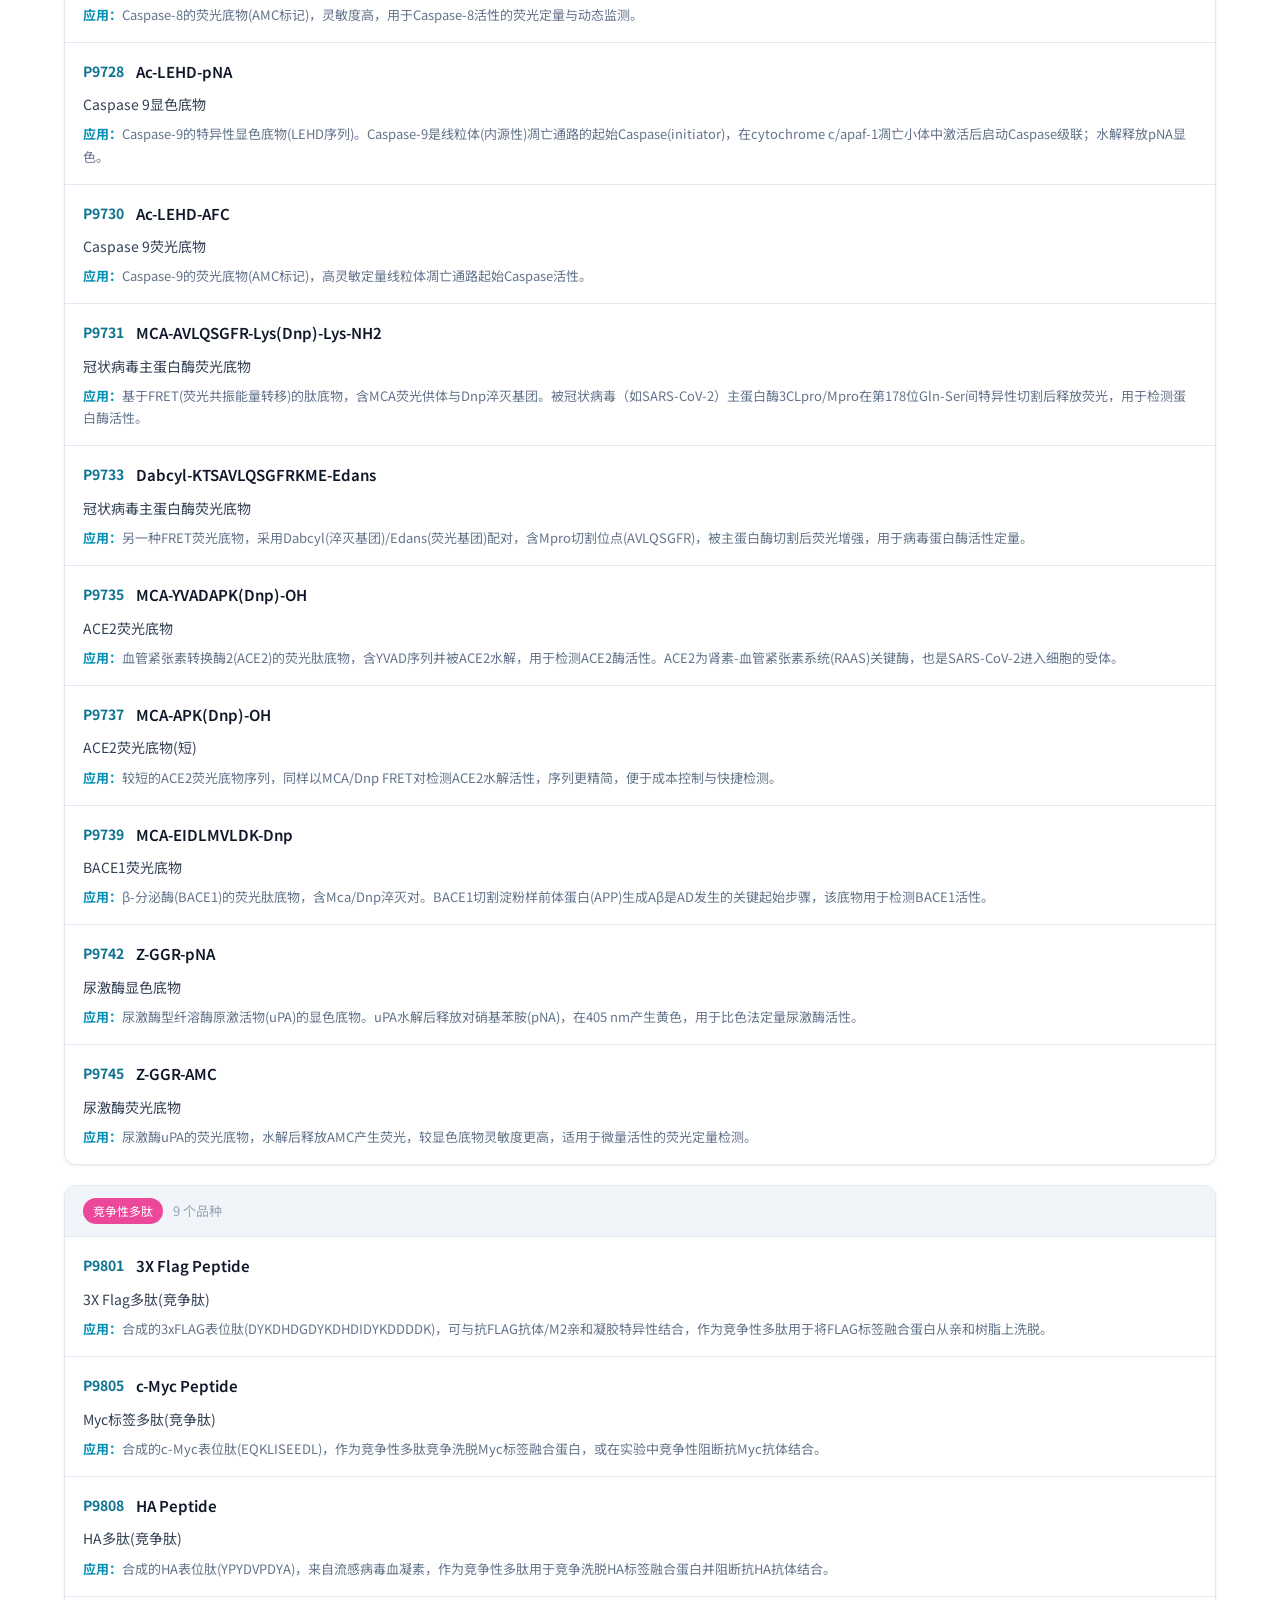
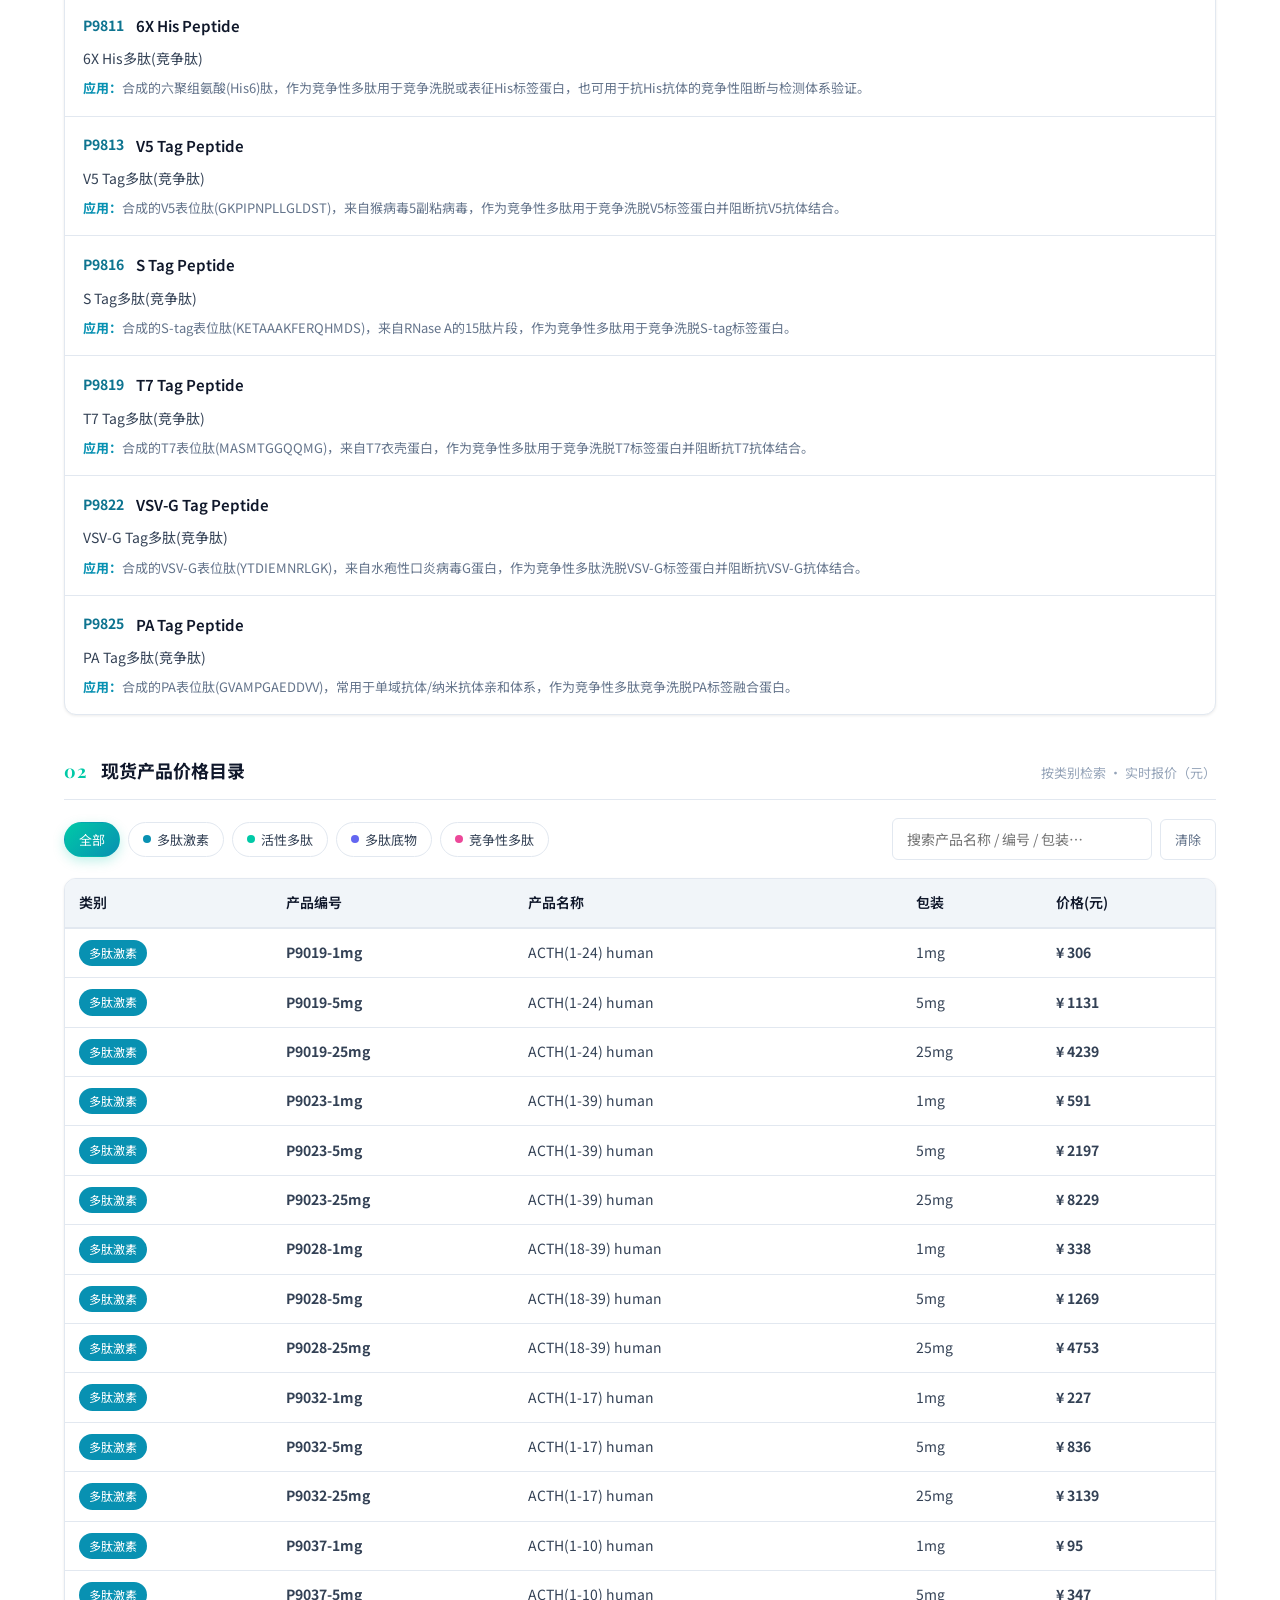
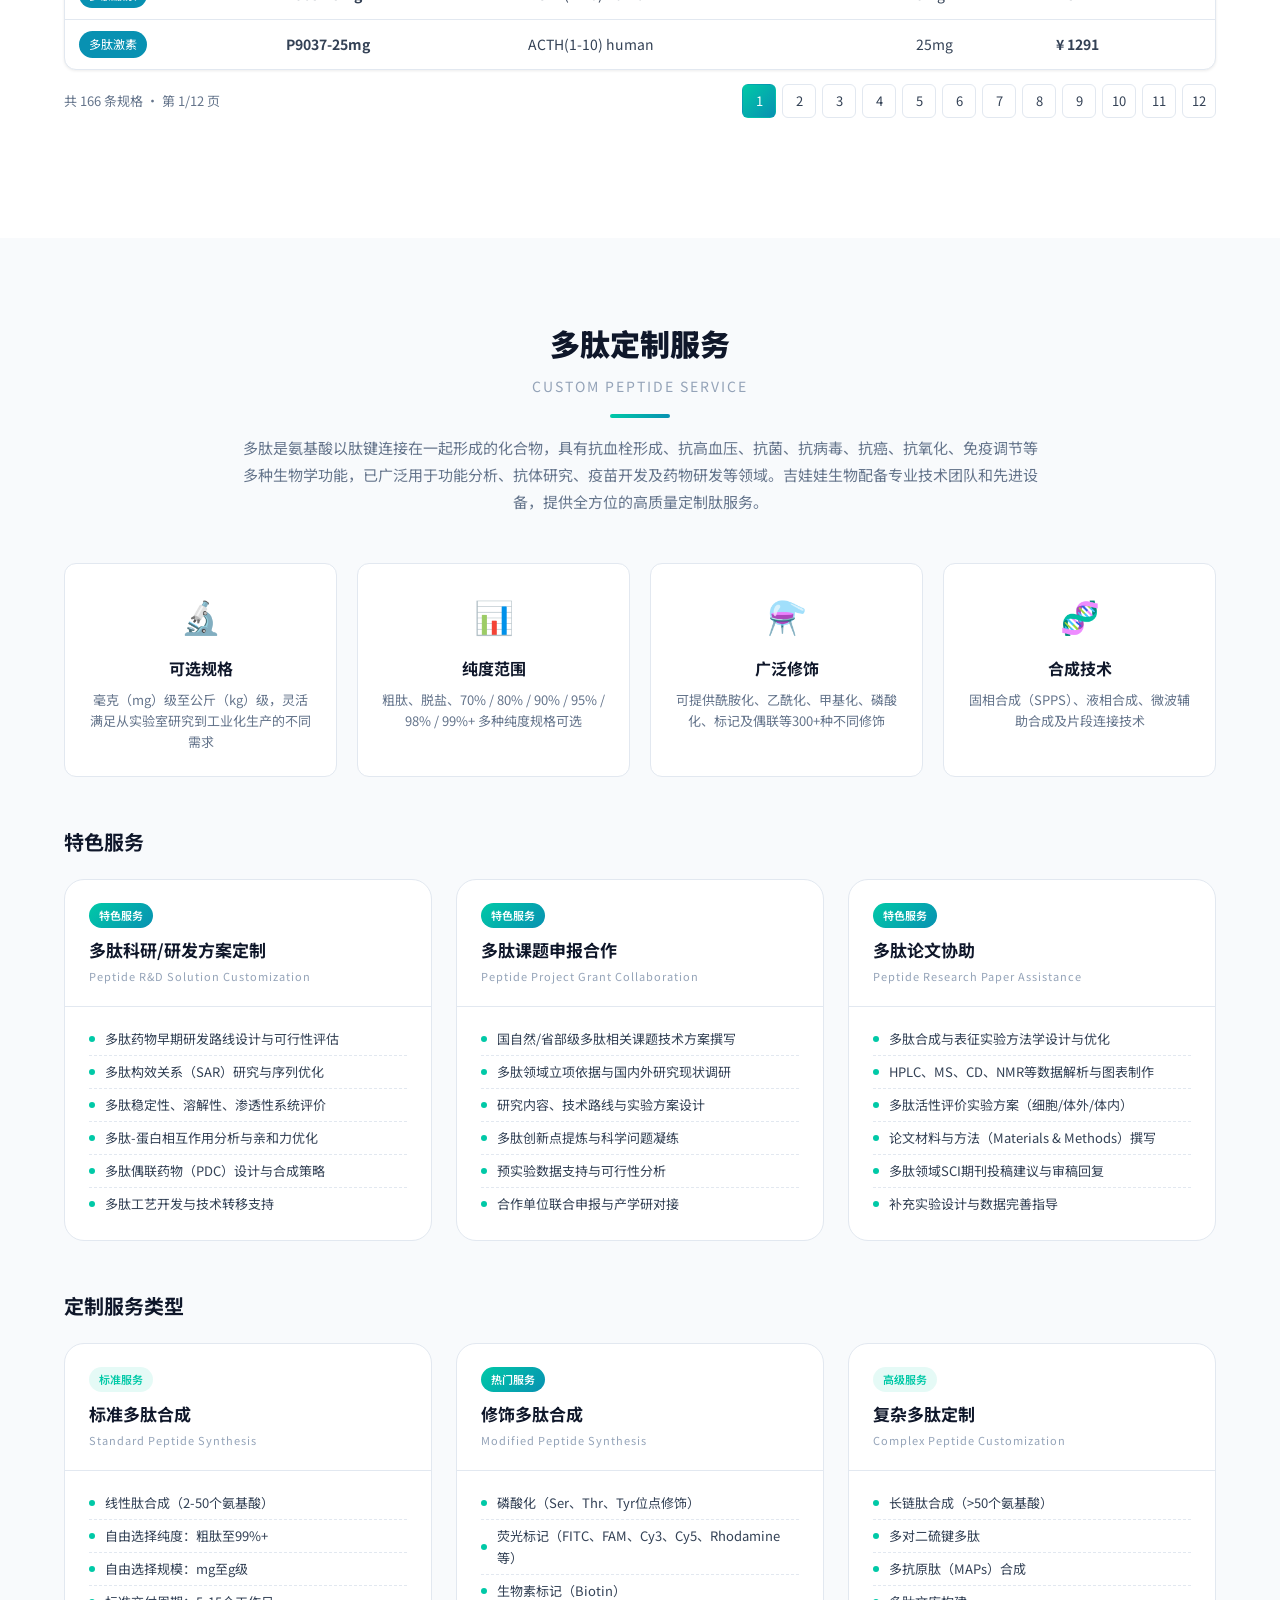
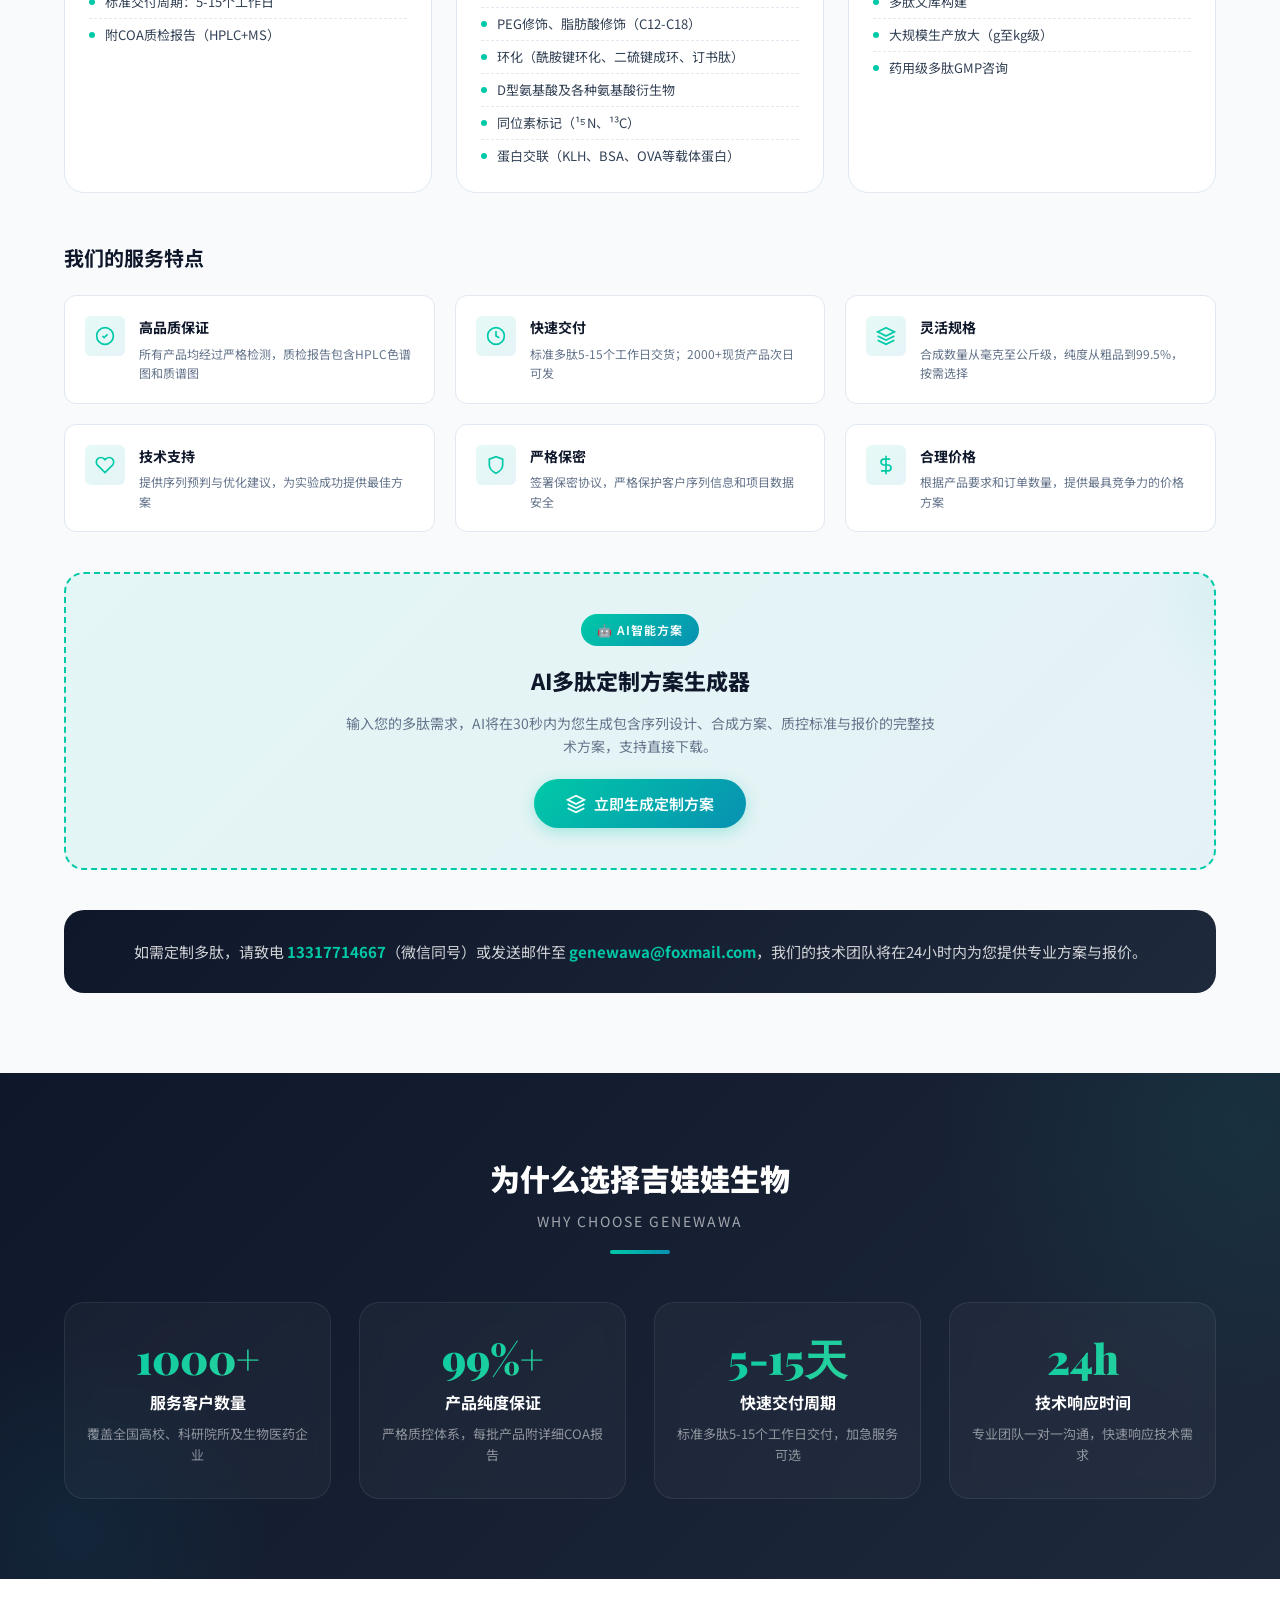
==== commit 1385f096: "更新现货中心：新增完整现货目录(功能目录+价格目录)在线浏览及Excel下载，同步更新zip部署包" ====
--- a/index.html
+++ b/index.html
@@ -631,6 +631,34 @@
                 </div>
                 <p class="stock-note">* 以上仅为部分示例，更多现货产品请致电 13317714667 或发送邮件至 genewawa@foxmail.com 咨询。</p>
             </div>
+
+            <!-- 完整现货目录：在线浏览 + Excel 下载 -->
+            <div class="stock-catalog">
+                <div class="sc-catalog-head">
+                    <div class="sc-catalog-title">
+                        <h3>完整现货目录</h3>
+                        <p>吉娃娃生物现货产品分类齐全，涵盖多肽激素、活性多肽、多肽底物、竞争性多肽四大类。您可在线检索、按类别筛选，或下载 Excel 完整目录（含功能说明与报价表）离线查阅。</p>
+                    </div>
+                    <div class="sc-downloads">
+                        <a class="sc-download-btn" href="吉娃娃生物现货目录及功能说明.xlsx" download>
+                            <svg viewBox="0 0 24 24" fill="none" stroke="currentColor" stroke-width="2" width="18" height="18"><path d="M12 3v12m0 0l-4-4m4 4l4-4M5 21h14"/></svg>
+                            <span>下载完整现货目录(.xlsx)</span>
+                        </a>
+                    </div>
+                </div>
+
+                <!-- 功能目录（产品说明） -->
+                <div class="sc-block">
+                    <div class="sc-block-head"><span class="sc-block-num">01</span><h4>现货产品功能目录</h4><em>产品概述与应用方向</em></div>
+                    <div id="stockFuncRoot"></div>
+                </div>
+
+                <!-- 价格目录（在线报价） -->
+                <div class="sc-block">
+                    <div class="sc-block-head"><span class="sc-block-num">02</span><h4>现货产品价格目录</h4><em>按类别检索 · 实时报价（元）</em></div>
+                    <div id="stockPriceRoot"></div>
+                </div>
+            </div>
         </div>
     </section>
 
@@ -1493,6 +1521,7 @@
         <svg viewBox="0 0 24 24" fill="none" stroke="currentColor" stroke-width="2"><polyline points="18 15 12 9 6 15"/></svg>
     </button>
 
+    <script src="stock-data.js"></script>
     <script src="script.js"></script>
 </body>
 </html>
--- a/style.css
+++ b/style.css
@@ -3248,3 +3248,340 @@
         width: 8px;
     }
 }
+
+/* ============================================
+   现货目录 (Stock Catalog) — 在线浏览 + 下载
+   ============================================ */
+.stock-catalog {
+    margin-top: 56px;
+    padding-top: 40px;
+    border-top: 1px solid var(--border);
+    animation: fadeUp .6s ease both;
+}
+.sc-catalog-head {
+    display: flex;
+    flex-wrap: wrap;
+    gap: 24px;
+    align-items: flex-start;
+    justify-content: space-between;
+    margin-bottom: 36px;
+}
+.sc-catalog-title h3 {
+    font-size: 24px;
+    color: var(--dark);
+    margin-bottom: 10px;
+}
+.sc-catalog-title p {
+    color: var(--text-light);
+    font-size: 15px;
+    max-width: 720px;
+    line-height: 1.8;
+}
+.sc-downloads {
+    flex-shrink: 0;
+}
+.sc-download-btn {
+    display: inline-flex;
+    align-items: center;
+    gap: 10px;
+    padding: 14px 22px;
+    border-radius: var(--radius-md);
+    background: linear-gradient(135deg, var(--primary), var(--secondary));
+    color: #fff;
+    font-weight: 600;
+    font-size: 15px;
+    box-shadow: 0 6px 18px rgba(0,201,167,.3);
+    transition: transform var(--transition), box-shadow var(--transition);
+}
+.sc-download-btn:hover {
+    transform: translateY(-2px);
+    box-shadow: 0 10px 26px rgba(0,201,167,.42);
+}
+.sc-block {
+    margin-bottom: 40px;
+}
+.sc-block-head {
+    display: flex;
+    align-items: baseline;
+    gap: 14px;
+    margin-bottom: 18px;
+    padding-bottom: 12px;
+    border-bottom: 1px solid var(--border);
+    flex-wrap: wrap;
+}
+.sc-block-head .sc-block-num {
+    font-family: var(--font-display);
+    font-size: 18px;
+    font-weight: 700;
+    color: var(--primary);
+    letter-spacing: 1px;
+}
+.sc-block-head h4 {
+    font-size: 18px;
+    color: var(--dark);
+}
+.sc-block-head em {
+    font-style: normal;
+    color: var(--text-lighter);
+    font-size: 13px;
+    margin-left: auto;
+}
+/* toolbar */
+.sc-toolbar {
+    display: flex;
+    flex-wrap: wrap;
+    gap: 14px;
+    align-items: center;
+    justify-content: space-between;
+    margin-bottom: 18px;
+}
+.sc-cats {
+    display: flex;
+    flex-wrap: wrap;
+    gap: 8px;
+}
+.sc-chip {
+    display: inline-flex;
+    align-items: center;
+    gap: 6px;
+    padding: 7px 14px;
+    border-radius: 999px;
+    border: 1px solid var(--border);
+    background: #fff;
+    color: var(--text);
+    font-size: 13px;
+    cursor: pointer;
+    transition: all var(--transition);
+    font-family: inherit;
+}
+.sc-chip:hover {
+    border-color: var(--primary);
+    color: var(--primary);
+}
+.sc-chip.active {
+    background: linear-gradient(135deg, var(--primary), var(--secondary));
+    border-color: transparent;
+    color: #fff;
+    box-shadow: 0 4px 12px rgba(0,201,167,.25);
+}
+.sc-cat-dot {
+    width: 8px;
+    height: 8px;
+    border-radius: 50%;
+    display: inline-block;
+}
+.sc-search {
+    display: flex;
+    gap: 8px;
+    align-items: center;
+}
+.sc-input {
+    width: 260px;
+    max-width: 100%;
+    padding: 10px 14px;
+    border: 1px solid var(--border);
+    border-radius: var(--radius-sm);
+    font-family: inherit;
+    font-size: 14px;
+    color: var(--text);
+    background: #fff;
+    transition: border-color var(--transition), box-shadow var(--transition);
+}
+.sc-input:focus {
+    outline: none;
+    border-color: var(--primary);
+    box-shadow: 0 0 0 3px rgba(0,201,167,.15);
+}
+.sc-clear {
+    padding: 10px 14px;
+    border: 1px solid var(--border);
+    border-radius: var(--radius-sm);
+    background: #fff;
+    color: var(--text-light);
+    font-size: 13px;
+    cursor: pointer;
+    transition: all var(--transition);
+    font-family: inherit;
+}
+.sc-clear:hover {
+    color: var(--accent);
+    border-color: var(--accent);
+}
+/* price table */
+.sc-table-wrap {
+    overflow-x: auto;
+    border: 1px solid var(--border);
+    border-radius: var(--radius-md);
+    background: #fff;
+    box-shadow: var(--shadow-sm);
+}
+.sc-table {
+    width: 100%;
+    min-width: 720px;
+    border-collapse: collapse;
+    font-size: 14px;
+}
+.sc-table thead th {
+    background: var(--bg-section);
+    color: var(--dark);
+    font-weight: 600;
+    padding: 12px 14px;
+    text-align: left;
+    border-bottom: 2px solid var(--border);
+    white-space: nowrap;
+}
+.sc-table tbody td {
+    padding: 11px 14px;
+    border-bottom: 1px solid var(--border);
+    color: var(--text);
+    vertical-align: middle;
+}
+.sc-table tbody tr:last-child td {
+    border-bottom: none;
+}
+.sc-table tbody tr:hover {
+    background: var(--bg-light);
+}
+.sc-badge {
+    display: inline-block;
+    padding: 3px 10px;
+    border-radius: 999px;
+    color: #fff;
+    font-size: 12px;
+    white-space: nowrap;
+}
+.sc-name {
+    min-width: 180px;
+}
+.sc-code .code-style {
+    color: var(--secondary-dark);
+    font-weight: 600;
+}
+.sc-pack {
+    color: var(--text-light);
+    white-space: nowrap;
+}
+.sc-price {
+    font-weight: 700;
+    color: var(--primary-dark);
+    white-space: nowrap;
+}
+.sc-empty {
+    text-align: center;
+    padding: 28px;
+    color: var(--text-lighter);
+}
+.sc-pagination {
+    display: flex;
+    flex-wrap: wrap;
+    align-items: center;
+    justify-content: space-between;
+    gap: 12px;
+    margin-top: 14px;
+}
+.sc-count {
+    font-size: 13px;
+    color: var(--text-light);
+}
+.sc-pages {
+    display: flex;
+    flex-wrap: wrap;
+    gap: 6px;
+}
+.sc-page {
+    min-width: 34px;
+    height: 34px;
+    padding: 0 8px;
+    border: 1px solid var(--border);
+    border-radius: var(--radius-sm);
+    background: #fff;
+    color: var(--text);
+    font-size: 13px;
+    cursor: pointer;
+    transition: all var(--transition);
+    font-family: inherit;
+}
+.sc-page:hover {
+    border-color: var(--primary);
+    color: var(--primary);
+}
+.sc-page.active {
+    background: linear-gradient(135deg, var(--primary), var(--secondary));
+    border-color: transparent;
+    color: #fff;
+}
+/* function catalog */
+.sc-func-list {
+    display: flex;
+    flex-direction: column;
+    gap: 20px;
+}
+.sc-func-cat {
+    background: #fff;
+    border: 1px solid var(--border);
+    border-radius: var(--radius-md);
+    overflow: hidden;
+    box-shadow: var(--shadow-sm);
+}
+.sc-func-head {
+    display: flex;
+    align-items: center;
+    gap: 10px;
+    padding: 12px 18px;
+    background: var(--bg-section);
+    border-bottom: 1px solid var(--border);
+}
+.sc-func-n {
+    font-size: 13px;
+    color: var(--text-lighter);
+}
+.sc-func-item {
+    padding: 16px 18px;
+    border-bottom: 1px solid var(--border);
+}
+.sc-func-item:last-child {
+    border-bottom: none;
+}
+.sc-func-title {
+    display: flex;
+    align-items: center;
+    flex-wrap: wrap;
+    gap: 12px;
+    margin-bottom: 8px;
+}
+.sc-func-code {
+    font-weight: 700;
+    color: var(--secondary-dark);
+    font-size: 14px;
+}
+.sc-func-name {
+    font-weight: 600;
+    color: var(--dark);
+    font-size: 15px;
+}
+.sc-func-desc {
+    color: var(--text);
+    font-size: 14px;
+    line-height: 1.8;
+    margin-bottom: 6px;
+}
+.sc-func-app {
+    color: var(--text-light);
+    font-size: 13px;
+    line-height: 1.7;
+}
+.sc-func-app strong {
+    color: var(--secondary);
+}
+@media (max-width: 768px) {
+    .sc-input {
+        width: 100%;
+    }
+    .sc-search, .sc-toolbar {
+        width: 100%;
+    }
+    .sc-block-head em {
+        margin-left: 0;
+        width: 100%;
+    }
+}
